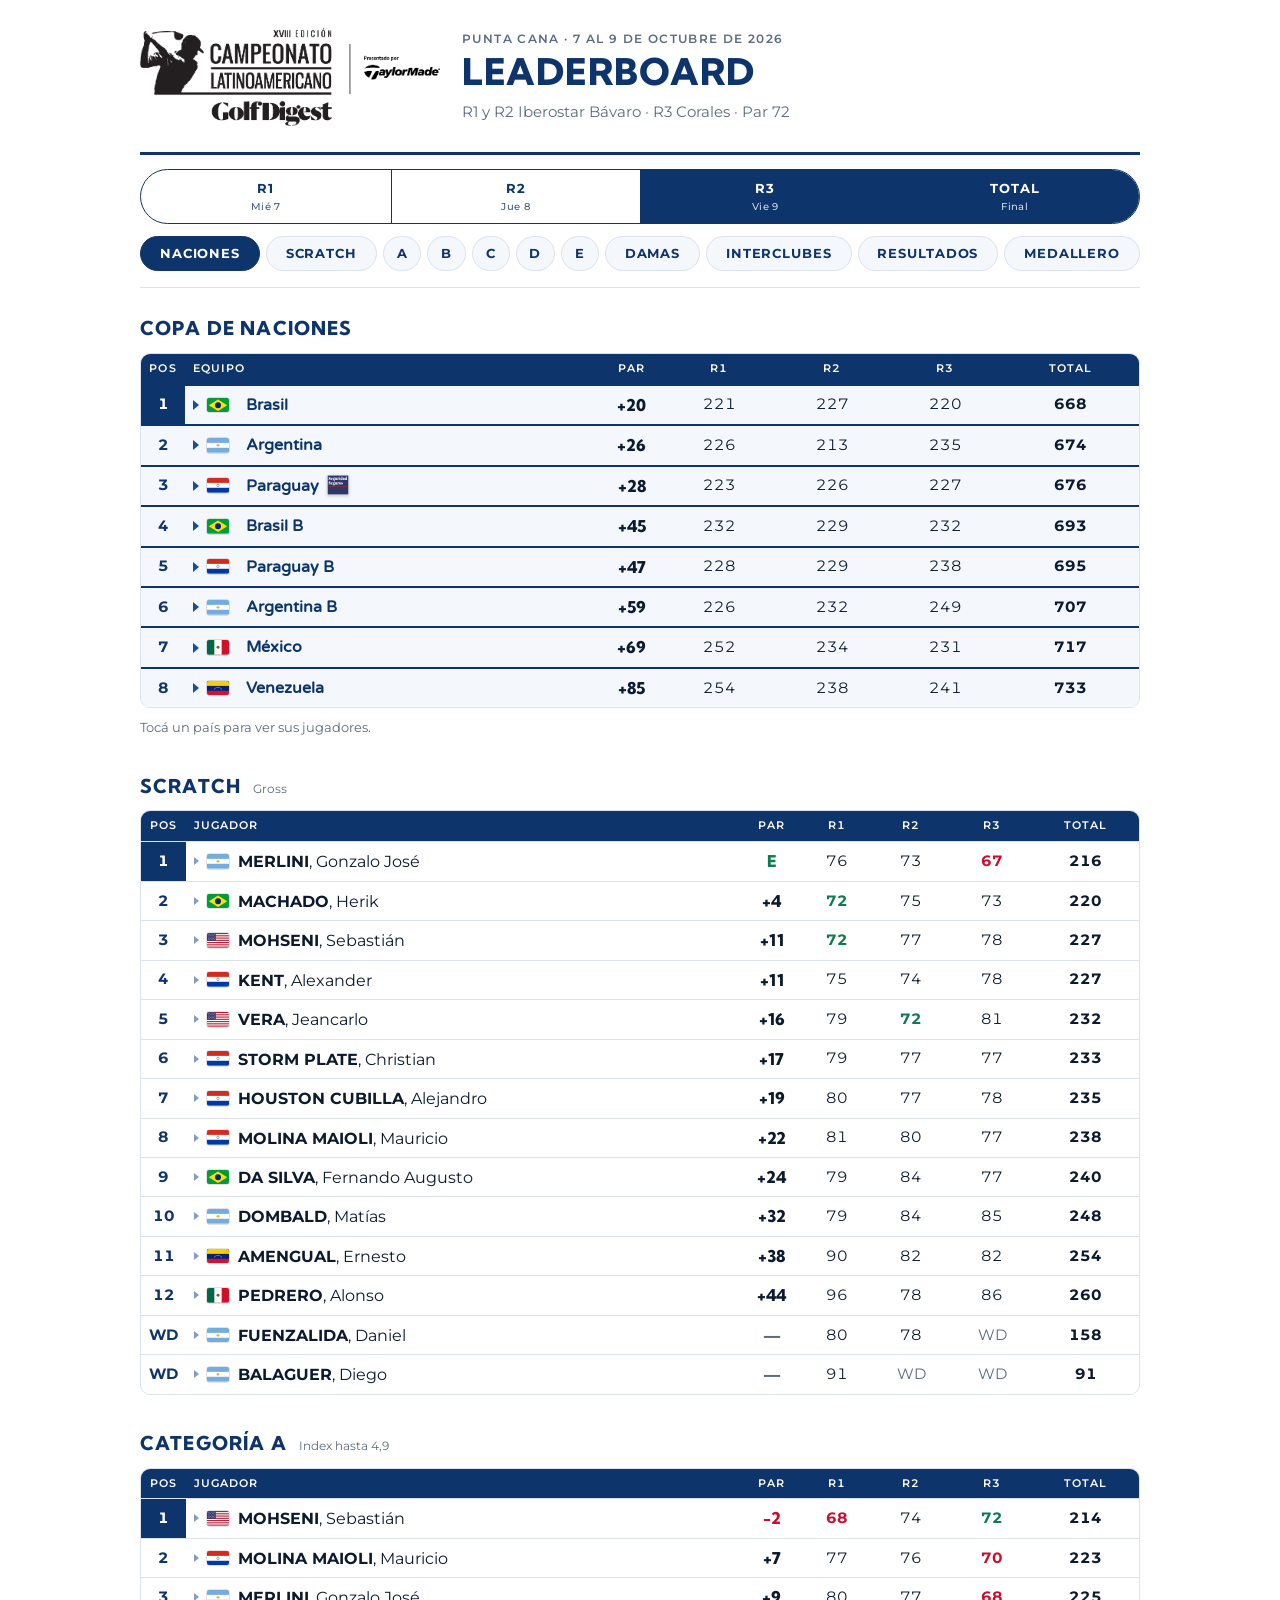
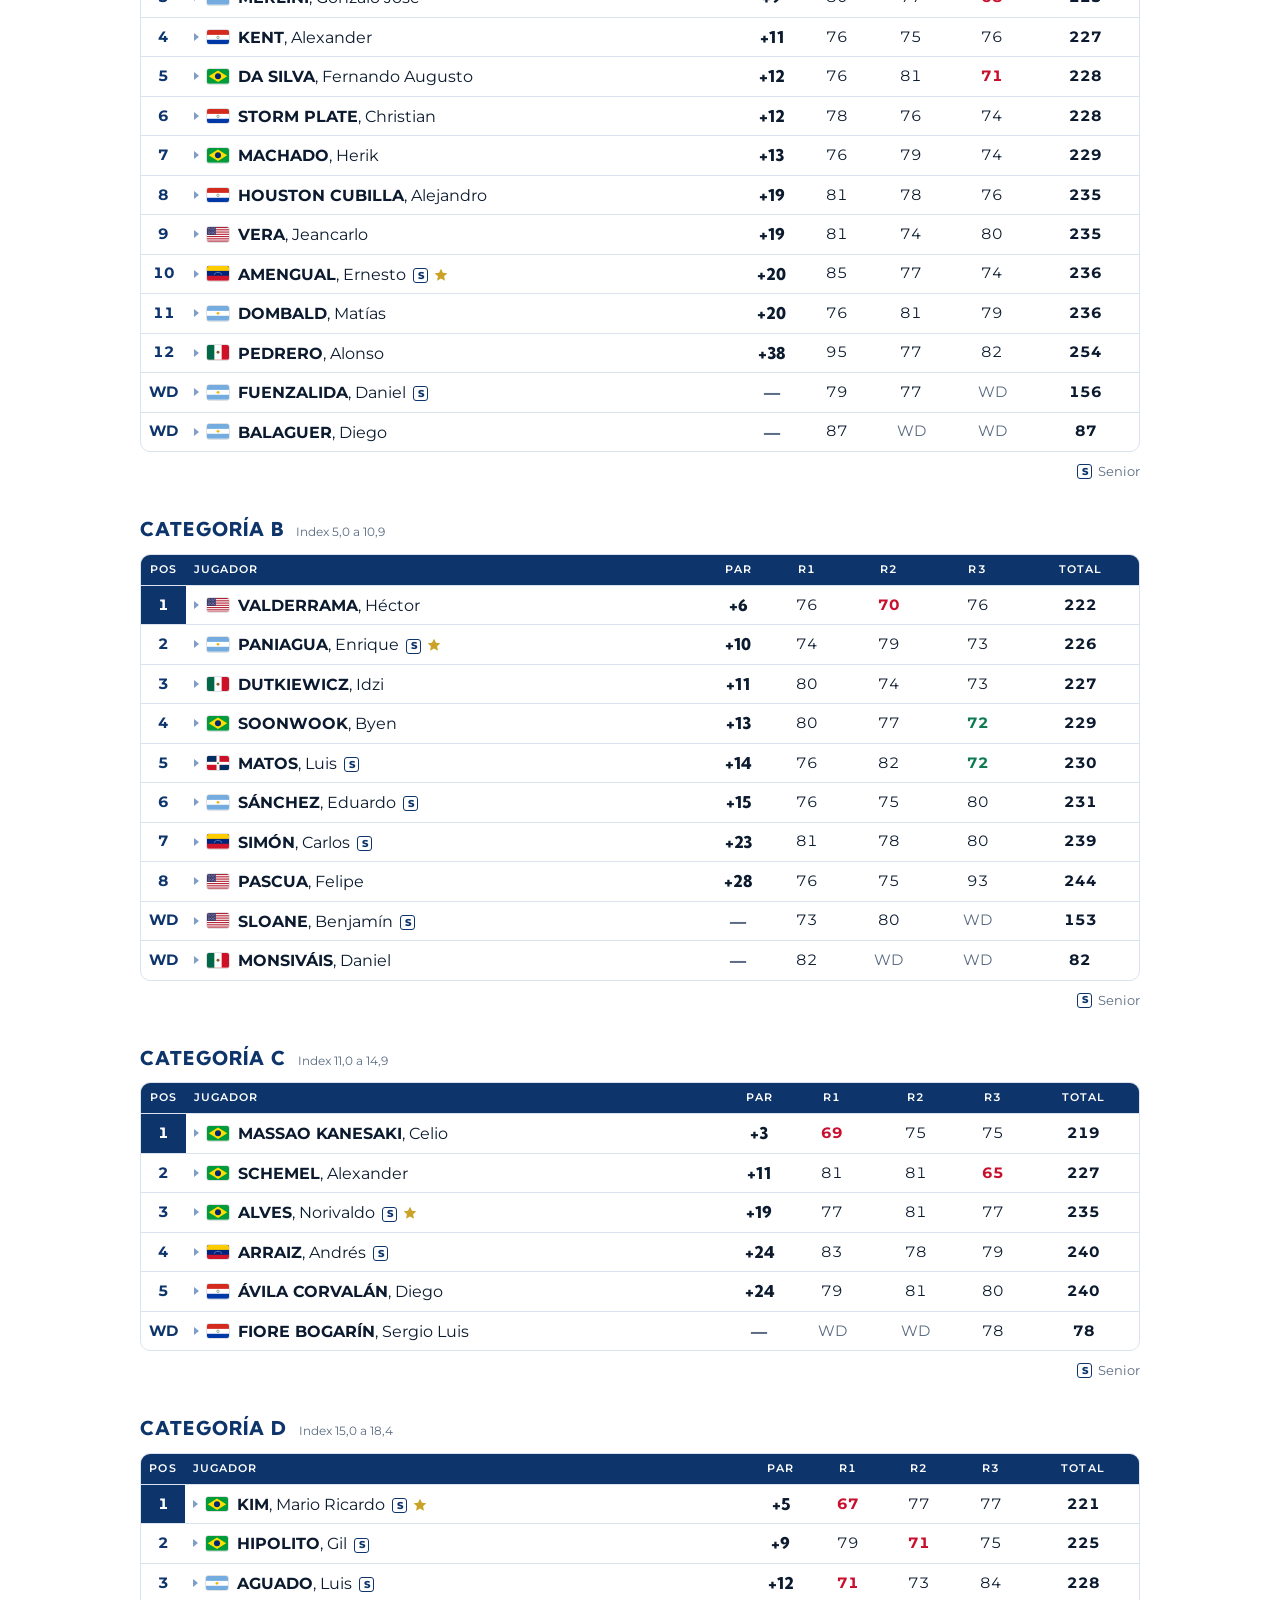
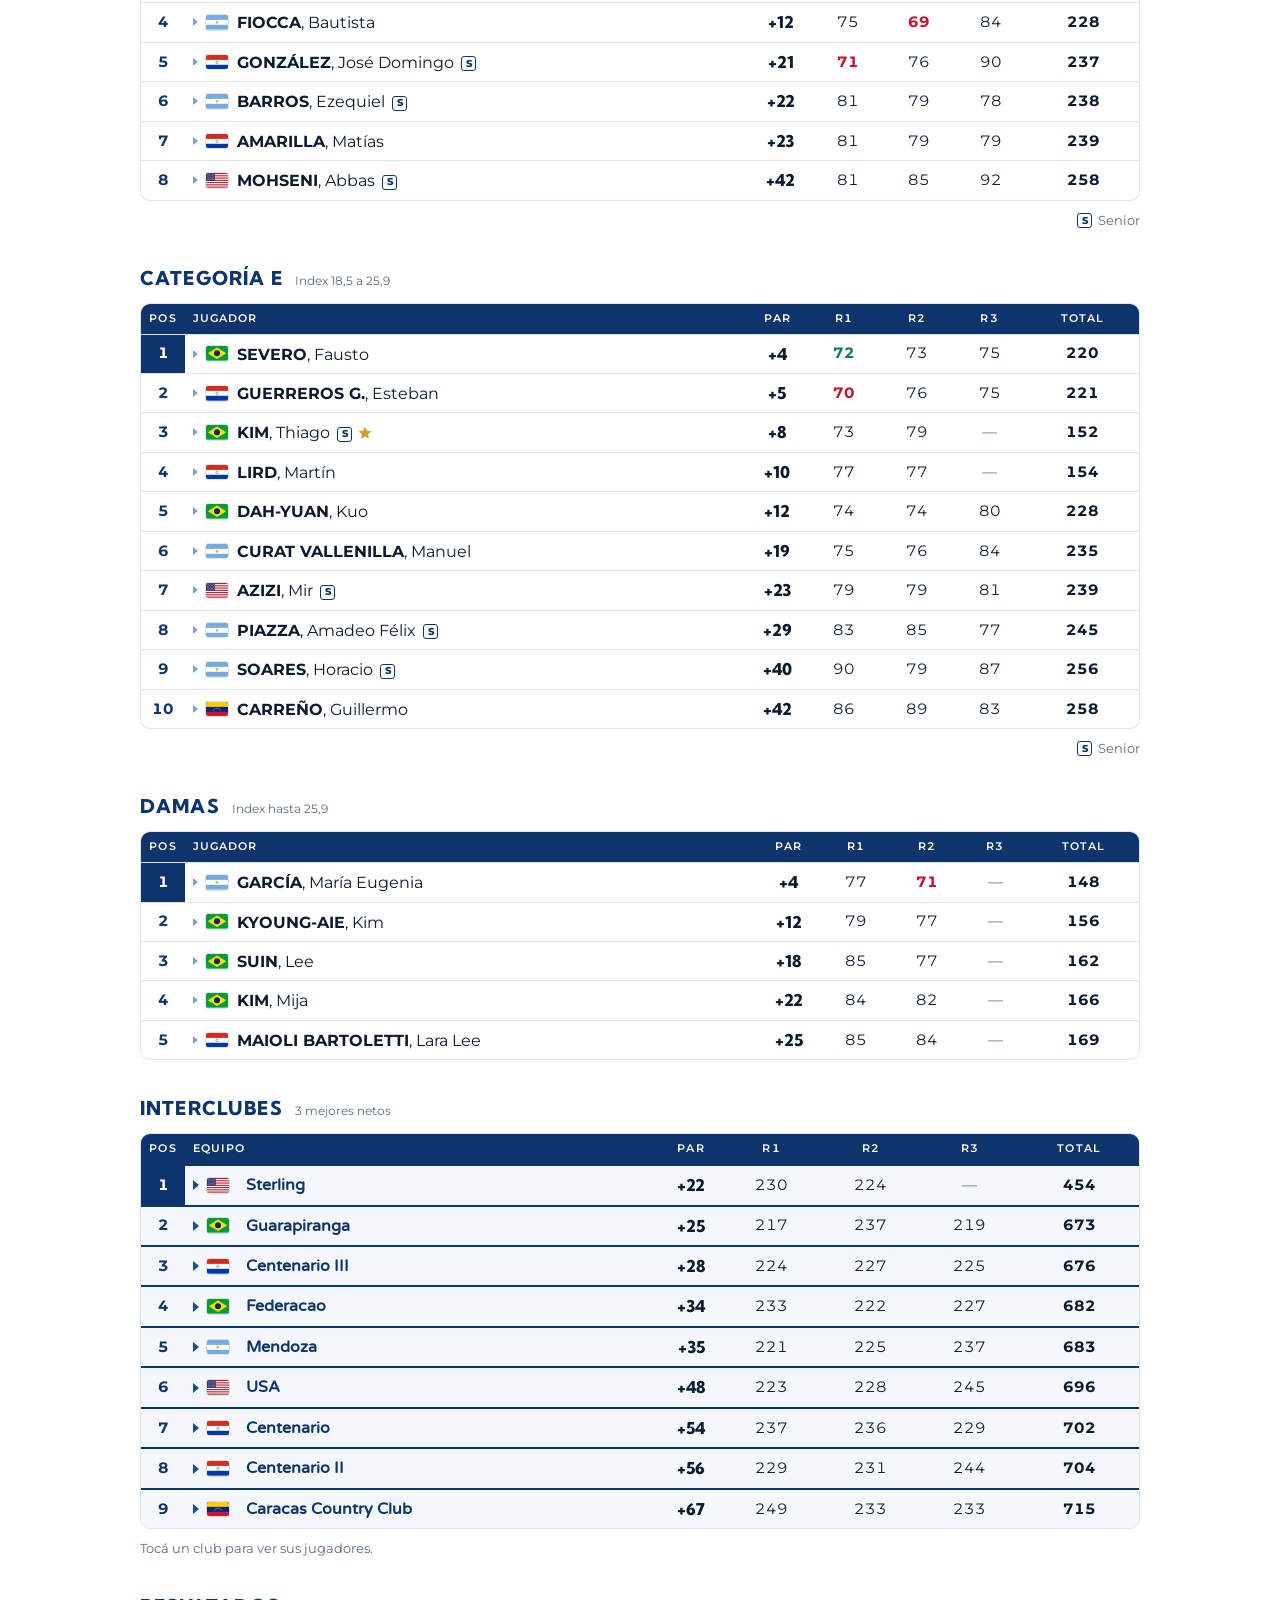
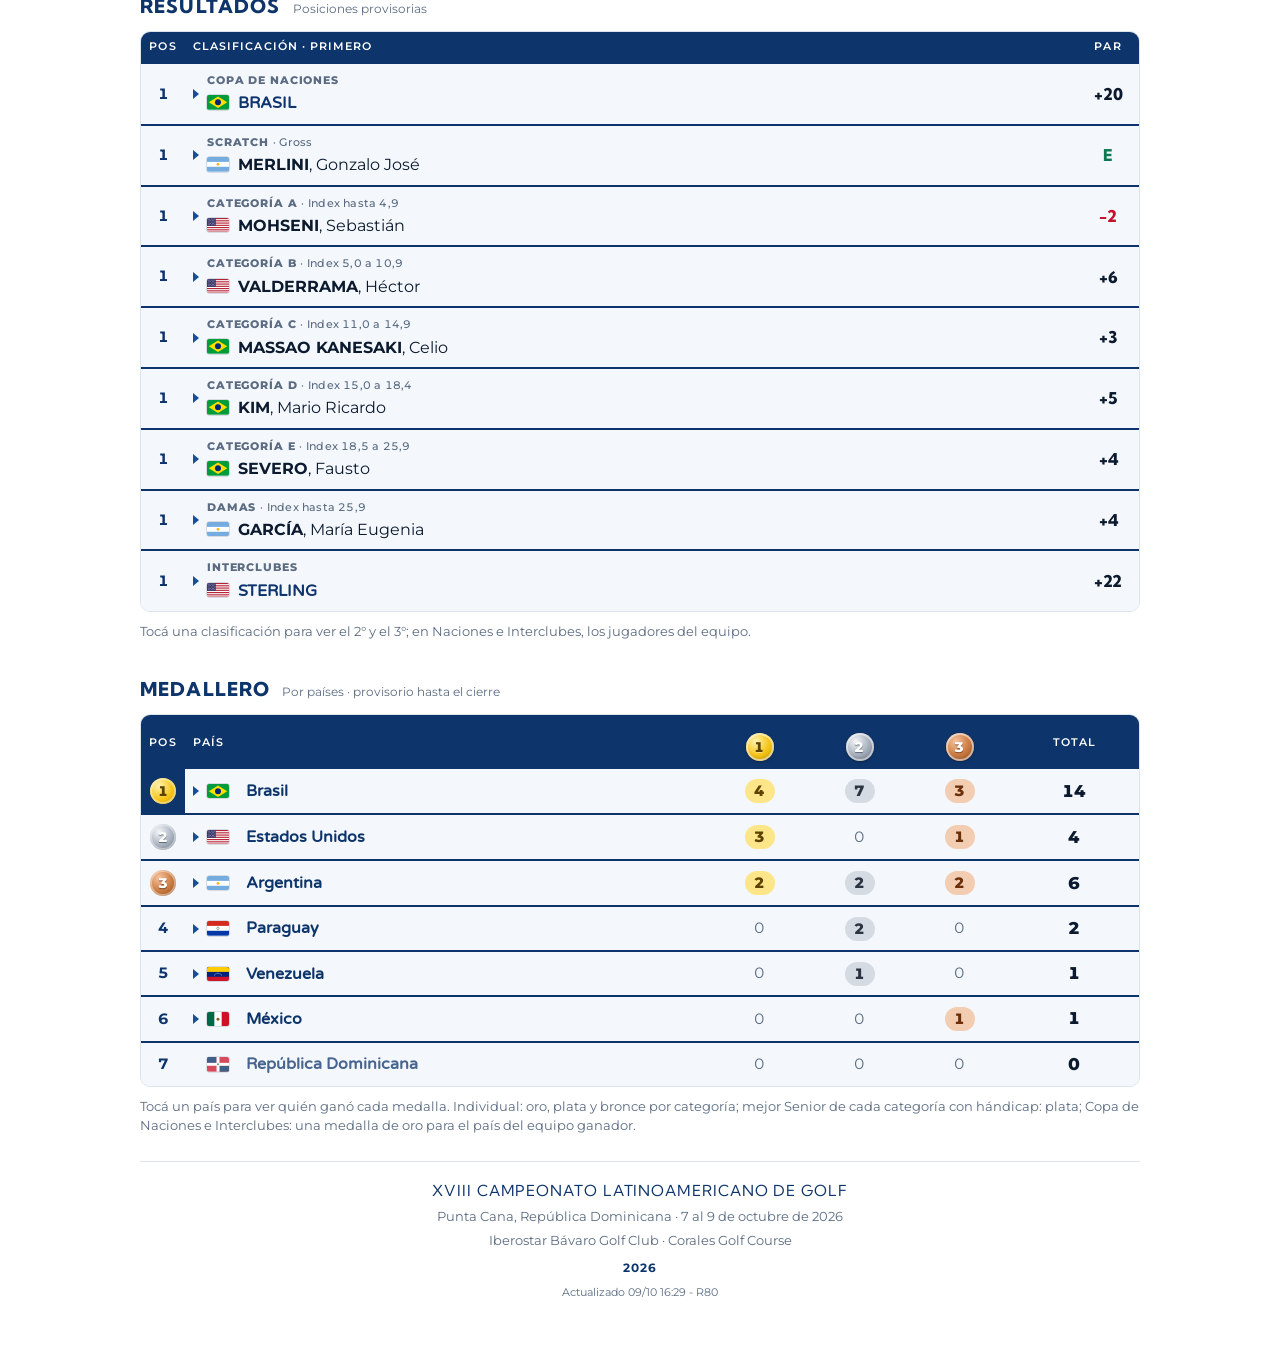
==== index.html @ 01f88802 "Resultados 16:29 Co-Authored-By: Claude Opus 5.5 <noreply@anthropic.com> Claude-Session: https://cla" ====
<!doctype html><html lang="es"><head><meta charset="utf-8"><meta name="viewport" content="width=device-width,initial-scale=1,viewport-fit=cover"><meta name="robots" content="noindex,nofollow"><meta name="apple-mobile-web-app-capable" content="yes"><meta name="mobile-web-app-capable" content="yes"><meta name="apple-mobile-web-app-title" content="CL 2026"><meta name="theme-color" content="#0e356b"><style>*,*::before,*::after{box-sizing:border-box}:root{padding-top:env(safe-area-inset-top,0px);padding-bottom:env(safe-area-inset-bottom,0px)}body{margin:0}img{max-width:100%}[hidden]{display:none!important}</style><title>Leaderboard · XVIII Campeonato Latinoamericano de Golf</title><meta name="description" content="Resultados del XVIII Campeonato Latinoamericano de Golf: Copa de Naciones, categorías, Seniors e Interclubes. Punta Cana, 7 al 9 de octubre de 2026."><meta property="og:type" content="website"><meta property="og:site_name" content="Campeonato Latinoamericano de Golf 2026"><meta property="og:title" content="Leaderboard · XVIII Campeonato Latinoamericano de Golf"><meta property="og:description" content="Resultados del XVIII Campeonato Latinoamericano de Golf: Copa de Naciones, categorías, Seniors e Interclubes. Punta Cana, 7 al 9 de octubre de 2026."><meta property="og:url" content="https://leaderboard.latinoamericano.golf/"><meta property="og:image" content="https://leaderboard.latinoamericano.golf/og.png"><meta property="og:image:width" content="1200"><meta property="og:image:height" content="630"><meta property="og:image:alt" content="Leaderboard del XVIII Campeonato Latinoamericano de Golf"><meta property="og:locale" content="es_LA"><meta name="twitter:card" content="summary_large_image"><meta name="twitter:title" content="Leaderboard · XVIII Campeonato Latinoamericano de Golf"><meta name="twitter:description" content="Resultados del XVIII Campeonato Latinoamericano de Golf: Copa de Naciones, categorías, Seniors e Interclubes. Punta Cana, 7 al 9 de octubre de 2026."><meta name="twitter:image" content="https://leaderboard.latinoamericano.golf/og.png"></head><body><title>Leaderboard CL 2026</title>
<link rel="preconnect" href="https://fonts.googleapis.com">
<link rel="stylesheet" href="https://fonts.googleapis.com/css2?family=Kumbh+Sans:wght@600;700;800&family=Varela+Round&family=Montserrat:wght@400;500;600;700&family=Noto+Color+Emoji&display=swap">
<style>
/* Layout: leaderboard de golf en la identidad del Comité: blanco, azul marino y cian; barra de rondas fija, secciones apiladas con tablas de posiciones. */
:root{
  --bg:#ffffff; --surface:#f4f7fb; --fg:#0b1a2e; --muted:#5a6b82; --line:#dbe3ee;
  --accent:#0e356b; --accent-2:#174d99; --cyan:#00cfff; --accent-soft:#e6eef8; --on-accent:#ffffff;
  --under:#c8102e; --nc:#a3afbf; --ok:#0f7a52; --ok-soft:#e3f5ee; --warn:#a15c00; --warn-soft:#fff3e0;
  --display:"Kumbh Sans","Montserrat",system-ui,sans-serif; --sub:"Varela Round","Montserrat",system-ui,sans-serif; --body:"Montserrat",system-ui,sans-serif;
  color-scheme:light;
}
body{background:var(--bg);color:var(--fg);font-family:var(--body);font-size:15px;line-height:1.5}
.wrap{max-width:1040px;margin:0 auto;padding-inline:20px;padding-block:28px 56px;display:grid;gap:26px}
header{display:flex;gap:22px;align-items:center;flex-wrap:wrap}
.logo{width:min(100%,300px);height:auto;flex:none}
.titles{min-width:0;flex:1 1 260px;display:grid;gap:4px}
.eyebrow{font-size:.72rem;font-weight:600;letter-spacing:.12em;text-transform:uppercase;color:var(--muted)}
h1,h2,h3{font-family:var(--display);margin:0;text-wrap:balance}
h1{font-size:clamp(1.6rem,4vw,2.3rem);font-weight:800;line-height:1.1;text-transform:uppercase;letter-spacing:.02em;color:var(--accent)}
.sub{color:var(--muted)}
.bar{position:sticky;top:env(safe-area-inset-top,0px);z-index:5;background:var(--bg);padding-block:14px;border-top:3px solid var(--accent);border-bottom:1px solid var(--line);display:grid;gap:10px}
.seg{display:grid;grid-template-columns:repeat(4,minmax(0,1fr));border:1.5px solid var(--accent);border-radius:999px;overflow:hidden;width:100%}
.seg button{all:unset;cursor:pointer;text-align:center;padding:9px 6px;font-weight:700;font-size:.82rem;letter-spacing:.08em;text-transform:uppercase;color:var(--accent)}
.seg button+button{border-left:1px solid var(--accent)}
.seg button[aria-pressed="true"]{background:var(--accent);color:var(--on-accent)}
.seg button:disabled{opacity:.35;cursor:not-allowed}
.seg button:focus-visible{outline:3px solid var(--cyan);outline-offset:-3px}
.seg small{display:block;font-weight:500;font-size:.62rem;letter-spacing:.04em;text-transform:none;opacity:.8}
.nav{display:flex;gap:6px;overflow-x:auto;scrollbar-width:none;padding-bottom:2px}
.nav a{flex:none;font-size:.72rem;font-weight:600;letter-spacing:.06em;text-transform:uppercase;text-decoration:none;color:var(--accent-2);border:1.5px solid var(--line);border-radius:999px;padding:5px 11px}
.nav a:hover,.nav a:focus-visible{border-color:var(--accent-2);outline:none}
.status{display:flex;flex-wrap:wrap;gap:8px;align-items:center;font-size:.85rem;color:var(--muted)}
.pill{font-size:.72rem;font-weight:600;padding:3px 9px;border-radius:999px;background:var(--surface);border:1px solid var(--line);color:var(--muted)}
.pill.live{background:var(--ok-soft);color:var(--ok);border-color:transparent}
.pill.wait{background:var(--warn-soft);color:var(--warn);border-color:transparent}
section.board{display:grid;gap:10px;scroll-margin-top:130px}
.board>.hd{display:flex;align-items:baseline;gap:12px;flex-wrap:wrap}
h2{font-size:1.2rem;font-weight:800;text-transform:uppercase;letter-spacing:.06em;color:var(--accent)}
.board>.hd span{font-size:.78rem;color:var(--muted)}
h3{font-family:var(--display);font-weight:800;font-size:.9rem;letter-spacing:.06em;text-transform:uppercase;color:var(--accent-2);margin-top:6px}
.tbl{overflow-x:auto;border:1px solid var(--line);border-radius:10px}
table{width:100%;border-collapse:collapse;font-variant-numeric:tabular-nums;font-size:.9rem}
thead th{background:var(--accent);color:var(--on-accent);font-size:.66rem;font-weight:600;letter-spacing:.1em;text-transform:uppercase;text-align:center;padding:7px 8px;white-space:nowrap}
thead th.l{text-align:left}
td{padding:7px 8px;border-top:1px solid var(--line);text-align:center;white-space:nowrap}
td.l{text-align:left;white-space:normal;min-width:180px}
td.pos{font-weight:700;color:var(--accent);width:44px}
td.par{font-family:var(--display);font-weight:800;font-size:1.02rem;width:62px}
.u{color:var(--under)}
.e{color:var(--fg)}
.ev{color:#0f7a52}
td.u:not(.par),td.ev:not(.par){font-weight:700}
.sum small.u{color:var(--under)}
.sum small.ev{color:#0f7a52}
.nm b{font-weight:700}
.cc{display:inline-block;margin-left:6px;font-size:.66rem;font-weight:700;letter-spacing:.06em;color:var(--accent-2);background:var(--accent-soft);border-radius:4px;padding:1px 5px;vertical-align:1px}
.tag{display:inline-block;margin-left:4px;font-size:.62rem;font-weight:700;color:var(--muted);border:1px solid var(--line);border-radius:4px;padding:0 4px;vertical-align:1px}
.adj{font-size:.66rem;color:var(--ok);font-weight:700;margin-left:2px}
td.dim{color:var(--muted)}
tbody tr.top td.pos{color:var(--on-accent);background:var(--accent)}
tr.team td{background:var(--surface);border-top:2px solid var(--accent)}
tr.team td.l{white-space:nowrap}
@media (max-width:600px){tr.team td.l{white-space:normal}.tg{align-items:center}.tg b{text-wrap:balance}}
tr.team td.l b{font-family:var(--sub);font-weight:700;font-size:1.02rem;color:var(--accent)}
tr.mem td{font-size:.84rem;border-top:1px dashed var(--line);padding-block:4px}
tr.mem td.l{padding-left:22px}
.cnt{font-weight:700;color:var(--fg)}
.cnt.u{color:var(--under)}
.cnt.ev{color:#0f7a52}
.nc{color:var(--nc);text-decoration:line-through;text-decoration-color:var(--under);text-decoration-thickness:1.5px}
.note{text-wrap:pretty;font-size:.8rem;color:var(--muted);margin:0}
.empty{padding:16px;border:1px dashed var(--line);border-radius:10px;color:var(--muted);font-size:.9rem}
/* carga */
details.entry{border:1.5px solid var(--accent-2);border-radius:10px;padding:12px 16px;background:var(--surface)}
details.entry>summary{cursor:pointer;font-weight:700;color:var(--accent-2);font-size:.85rem;letter-spacing:.06em;text-transform:uppercase}
.entry .ctl{display:flex;flex-wrap:wrap;gap:10px;align-items:center;margin-block:12px}
.entry select,.entry input{font:inherit;font-size:.9rem;border:1.5px solid var(--line);border-radius:6px;padding:5px 7px;background:var(--bg);color:var(--fg)}
.entry input{width:64px;text-align:center}
.entry input:focus,.entry select:focus{outline:2px solid var(--cyan);border-color:var(--accent-2)}
.entry .grp{font-size:.72rem;font-weight:700;letter-spacing:.08em;color:var(--accent);text-transform:uppercase;padding-top:10px}
.entry td{padding:4px 6px}
.saved{font-size:.72rem;color:var(--ok);font-weight:600}
.err{font-size:.72rem;color:var(--under);font-weight:600}
footer{color:var(--muted);font-size:.82rem;border-top:1px solid var(--line);padding-top:18px;display:grid;gap:4px;text-align:center}
footer>div{text-wrap:balance}
footer .ft{font-family:var(--display);color:var(--accent);font-size:.95rem;letter-spacing:.06em;text-transform:uppercase}
footer .nb,.sub .nb{white-space:nowrap}
@media (max-width:600px){footer .dot{display:none} footer .nb{display:block}}
footer .fs{margin-top:6px;font-weight:700;color:var(--accent);font-size:.72rem;letter-spacing:.08em;text-transform:uppercase}
@media (max-width:600px){
  .wrap{padding-inline:16px}
  td,thead th{padding-inline:6px}
  td.l{min-width:150px}
  .hide-s{display:none}
}
@media (prefers-reduced-motion:reduce){*{scroll-behavior:auto!important}}
html{scroll-behavior:smooth}
.cnav{display:flex;gap:6px;overflow-x:auto;scrollbar-width:none;-webkit-overflow-scrolling:touch;margin-inline:-2px;padding:2px}
.cnav::-webkit-scrollbar{display:none}
.cnav a{flex:1 0 auto;text-align:center;font-size:.72rem;font-weight:700;letter-spacing:.07em;text-transform:uppercase;text-decoration:none;color:var(--accent);background:var(--surface);border:1.5px solid var(--line);border-radius:999px;padding:6px 11px;transition:background .15s,color .15s,border-color .15s}
.cnav a.l{min-width:2.1em;padding-inline:8px}
.cnav a:hover{border-color:var(--accent)}
.cnav a:focus-visible{outline:3px solid var(--cyan);outline-offset:1px}
.cnav a[aria-current="true"]{background:var(--accent);border-color:var(--accent);color:var(--on-accent)}
@media (min-width:900px){.cnav a{font-size:.8rem;padding:7px 14px}}
@media (max-width:899px){
.cnav{display:grid;grid-template-columns:repeat(6,minmax(0,1fr));overflow:visible;gap:5px}
.cnav a{padding:6px 2px;font-size:.68rem;letter-spacing:.05em}
.cnav a[href="#naciones"]{grid-column:1/3;grid-row:1}
.cnav a[href="#scratch"]{grid-column:3/5;grid-row:1}
.cnav a[href="#interclubes"]{grid-column:5/7;grid-row:1}
.cnav a[href="#campeones"]{grid-column:1/4;grid-row:3}
.cnav a[href="#medallero"]{grid-column:4/7;grid-row:3}
.cnav a.l,.cnav a[href="#cat-Damas"]{grid-row:2;min-width:0}
}
@media (max-width:899px){
.bar{padding-block:8px;gap:7px}
.seg button{padding:7px 4px;font-size:.78rem;display:flex;justify-content:center;align-items:baseline;gap:5px}
.seg small{display:inline;font-size:.62rem}
.seg button[data-v="tot"] small{display:none}
.cnav{gap:4px}
.cnav a{padding:4px 2px;font-size:.64rem;border-width:1px}
}
/* cabecera fija que se achica */
.top{position:fixed;left:0;right:0;top:0;z-index:10;background:var(--bg);padding-top:env(safe-area-inset-top,0px);transition:box-shadow .3s}
.topin{max-width:1040px;margin:0 auto;padding-inline:20px;padding-top:28px;display:grid;gap:26px;transition:padding .35s ease,gap .35s ease}
.top .bar{position:static}
.wrap{padding-top:calc(var(--toph,330px) + 26px)}
.logo{transition:width .35s ease,opacity .15s;cursor:pointer}
.logo:active{opacity:.6}
.logo:focus-visible{outline:3px solid var(--cyan);outline-offset:4px;border-radius:4px}
header{transition:gap .35s ease}
.titles{transition:flex-basis .35s ease}
.eyebrow,.titles .sub{max-height:4.5em;overflow:hidden;transition:max-height .3s ease,opacity .25s ease}
h1{transition:font-size .35s ease}
.top.mini{box-shadow:0 6px 18px -12px rgba(15,35,70,.45)}
.top.mini .topin{padding-top:10px;gap:10px}
.top.mini header{flex-wrap:nowrap;justify-content:space-between;gap:12px}
.top.mini .logo{width:min(166px,calc(100vw - 214px))}
.top.mini .titles{flex:0 1 auto;text-align:right}
.top.mini .eyebrow,.top.mini .titles .sub{max-height:0;opacity:0}
.top.mini h1{font-size:1.25rem;letter-spacing:.08em}
.rpill{all:unset;display:inline-block;justify-self:end;cursor:pointer;background:var(--accent);color:var(--on-accent);font-weight:700;font-size:.72rem;letter-spacing:.08em;text-transform:uppercase;border-radius:999px;padding:0 12px;max-height:0;opacity:0;overflow:hidden;transition:max-height .3s ease,opacity .25s ease,padding .3s ease,margin .3s ease}
.rpill:focus-visible{outline:3px solid var(--cyan);outline-offset:2px}
.top.mini .rpill{max-height:2.4em;opacity:1;padding:4px 12px;margin-top:4px}
.top.mini .titles{display:grid;justify-items:end}
.seg{max-height:5em;transition:max-height .35s ease,opacity .25s ease,border-width .35s ease}
.bar{transition:gap .35s ease,padding .35s ease}
.top.mini .seg{max-height:0;opacity:0;border-width:0}
.top.mini .bar{gap:0;padding-block:10px}
.top.notr,.top.notr *{transition:none!important}
.seg button{transition:padding .35s ease}
.top.mini .seg button{padding-block:6px;display:flex;justify-content:center;align-items:baseline;gap:6px}
.top.mini .seg small{display:inline}
@media (min-width:900px){.top.mini .logo{width:182px}.top.mini h1{font-size:1.5rem}}
@media (max-width:600px){.topin{padding-inline:16px;padding-top:20px;gap:18px}}
section.board{scroll-margin-top:var(--barh,140px)}
.spn{display:inline-block;vertical-align:middle;width:auto;box-shadow:0 1px 3px rgba(0,0,0,.18)}
.spn.spt{height:20px;margin-left:8px;vertical-align:-4px}
.rh .spd{margin-left:auto;display:flex;align-items:center;align-self:center}
.spn.spl{height:46px}
@media (max-width:600px){.spn.spl{height:40px}}
.md{position:relative;display:inline-grid;place-items:center;width:22px;height:22px;border-radius:50%;vertical-align:-5px;margin-top:6px;font-style:normal}
.md b{position:relative;font-size:.72rem;font-weight:800;line-height:1;color:#fff;text-shadow:0 1px 0 rgba(0,0,0,.25)}
.md::before{content:"";position:absolute;inset:0;border-radius:50%;box-shadow:inset 0 0 0 2px rgba(255,255,255,.55),inset 0 -2px 3px rgba(0,0,0,.18),0 1px 3px rgba(0,0,0,.3)}
.md i{position:absolute;left:50%;top:-7px;width:10px;height:9px;transform:translateX(-50%);clip-path:polygon(0 0,100% 0,78% 100%,22% 100%);z-index:-1}
.md.oro{background:radial-gradient(circle at 35% 30%,#fff3b0,#f5c518 50%,#c99a00)}.md.oro i{background:#c8102e}.md.oro b{color:#5c4300;text-shadow:0 1px 0 rgba(255,255,255,.4)}
.md.plata{background:radial-gradient(circle at 35% 30%,#f4f6f9,#a7b0bd 50%,#5f6b7b)}.md.plata i{background:#1f5fd1}.md.plata b{color:#fff;text-shadow:0 1px 1px rgba(30,40,55,.55)}
.md.bronce{background:radial-gradient(circle at 35% 30%,#f7c3a0,#cd7f45 48%,#8a4517)}.md.bronce b{color:#fff;text-shadow:0 1px 1px rgba(70,25,0,.6)}.md.bronce i{background:#0f7a52}
.md.big{width:28px;height:28px;vertical-align:-9px;margin-top:8px}.md.big b{font-size:.9rem}.md.big i{top:-9px;width:13px;height:11px}
table.med th{text-align:center;padding-block:10px 6px}table.med th.l{text-align:left}
table.med td.mn{text-align:center}table.med td.mt{font-weight:800;text-align:center;font-size:1.05rem}
.mc{display:inline-block;min-width:30px;padding:3px 8px;border-radius:999px;font-weight:800;font-size:.95rem;line-height:1.2}
.mc.oro{background:#fde68a;color:#5c4300}.mc.plata{background:#d5dbe3;color:#2b3442}.mc.bronce{background:#f2cdb1;color:#6b2f0b}
.pd{display:inline-grid;place-items:center;width:26px;height:26px;border-radius:50%;font-weight:800;font-size:.85rem;color:#fff;box-shadow:inset 0 0 0 2px rgba(255,255,255,.4)}
.pd.p1{background:radial-gradient(circle at 35% 30%,#fff3b0,#f5c518 55%,#c99a00);color:#5c4300}.pd.p2{background:radial-gradient(circle at 35% 30%,#f4f6f9,#a7b0bd 55%,#5f6b7b);color:#fff;text-shadow:0 1px 1px rgba(30,40,55,.55)}.pd.p3{background:radial-gradient(circle at 35% 30%,#f7c3a0,#cd7f45 50%,#8a4517);text-shadow:0 1px 1px rgba(70,25,0,.6)}
table.med tr.mrow td{padding-block:9px}table.med tr.mem td.nm .md{margin-right:9px;margin-top:0;vertical-align:-6px}.mw{display:block;padding-left:29px;color:var(--muted);font-size:.8rem}
@media (max-width:520px){table.med{font-size:.85rem}table.med td,table.med th{padding-inline:3px}.mc{min-width:22px;padding:2px 5px;font-size:.8rem}.md.big{width:22px;height:22px;vertical-align:-7px}.md.big b{font-size:.75rem}.pd{width:22px;height:22px;font-size:.75rem}table.med td.mt{font-size:.9rem}table.med .tg{gap:4px}table.med tr.mem td.l{padding-left:4px}table.med col.c{width:13%}}
table.champ th.l{text-align:left}
table.champ tr.crow td{padding-block:8px}
table.champ .kc{display:flex;flex-direction:column;align-items:flex-start;gap:2px;text-align:left}
table.champ .kl{font-size:.68rem;font-weight:800;letter-spacing:.08em;text-transform:uppercase;color:var(--muted)}
table.champ .kl small{font-size:inherit;font-weight:500;letter-spacing:.02em;text-transform:none}
table.champ .kw{display:block;white-space:nowrap;font-size:1.02rem;color:var(--fg)}
table.champ .tg .kw b{font-family:var(--body);font-size:inherit;font-weight:700;color:var(--fg)!important}table.champ .tg .kw b.tn{color:var(--accent)!important;font-family:var(--sub)}
table.champ tr.kp td.l{padding-left:30px}
table.champ .tg[disabled]{cursor:default}table.champ .tg[disabled] .car{visibility:hidden}
@media (max-width:520px){table.champ .kl{font-size:.6rem;letter-spacing:.05em}table.champ .kw{font-size:.86rem}table.champ tr.kp td.l{padding-left:22px}}
table.med .tg[disabled]{cursor:default;opacity:.75}table.med .tg[disabled] .car{visibility:hidden}
@media (prefers-color-scheme:dark){:root:not([data-theme="light"]) .mc.oro{background:#5a4610;color:#ffe9a3}:root:not([data-theme="light"]) .mc.plata{background:#3a414c;color:#e3e7ec}:root:not([data-theme="light"]) .mc.bronce{background:#5a3214;color:#f6c9a0}}
footer .upd{margin-top:2px;font-size:.7rem;color:var(--muted)}
</style>
<style>
.fl{font-family:"Noto Color Emoji","Apple Color Emoji","Segoe UI Emoji",sans-serif;margin-right:7px;font-size:1.05em;vertical-align:-1px}
.sr{display:inline-grid;place-items:center;width:15px;height:15px;margin-left:7px;font-size:.6rem;font-weight:800;line-height:1;color:var(--accent);border:1.5px solid var(--accent);border-radius:3px;vertical-align:1px}
.sr{position:relative;cursor:pointer}
.sr::after{content:attr(data-tip);position:absolute;left:calc(100% + 6px);top:50%;transform:translateY(-50%);background:var(--accent);color:var(--on-accent);font-size:.68rem;font-weight:600;letter-spacing:.02em;padding:3px 7px;border-radius:5px;white-space:nowrap;opacity:0;pointer-events:none;transition:opacity .12s;z-index:2}
.sr.on::after,.sr:focus-visible::after{opacity:1}
@media (hover:hover){.sr:hover::after{opacity:1}}
.sr:focus-visible{outline:2px solid var(--cyan);outline-offset:1px}
.flg{width:20px;height:13.33px;margin-right:7px;vertical-align:-1.5px;border-radius:2px;box-shadow:0 0 0 .5px rgba(11,26,46,.25)}
td.nm{white-space:nowrap}
.fni,.fnx,.lnx{display:none}
@media (min-width:900px){.fnx,.lnx{display:inline}.fnf,.lns{display:none}table{font-size:.95rem}td.nm{font-size:1.02rem}tr.mem td,tr.mem td.nm{font-size:.94rem}.flg{width:22px;height:14.67px;margin-right:9px}}
@media (max-width:600px){.fni{display:inline}.fnf{display:none}td.l{min-width:0}
  table{font-size:.8rem} td,thead th{padding-inline:3px} td:first-child,thead th:first-child{padding-left:3px} td:last-child,thead th:last-child{padding-right:4px} thead th{letter-spacing:0}
  td.par{font-size:.86rem;width:auto} td.pos{width:auto} thead th{font-size:.6rem} .pb .car{display:none} .flg{width:15px;height:10px;margin-right:3px}
  .sr{margin-left:6px;width:13px;height:13px;font-size:.55rem} .star,.cup{margin-left:1px;width:12px;height:12px}
  td.nm{font-size:.75rem;letter-spacing:-.015em} tr.team td.l b{font-size:.9rem} .tg{gap:5px} tr.mem td.l{padding-left:6px} tr.team td.l{padding-left:12px}}
.note.leg{display:flex;align-items:center;justify-content:flex-end;gap:6px}
.note.leg .sr{margin-left:0;cursor:default}
.note.leg .sr::after{display:none}
.star{width:16px;height:16px;fill:#c9a227;vertical-align:-3px;margin-left:5px}
.cup{width:18px;height:18px;fill:#c9a227;vertical-align:-3px;margin-left:8px}
tbody tr.lead td.pos{color:var(--on-accent);background:var(--accent)}
td.live{color:var(--accent-2);font-weight:700}
.tg{all:unset;cursor:pointer;display:inline-flex;align-items:center;gap:8px}
.tg:focus-visible{outline:3px solid var(--cyan);outline-offset:2px;border-radius:4px}
.tg b{font-family:var(--sub);font-weight:700;font-size:1.02rem;color:var(--accent)}
.car{width:0;height:0;border-left:6px solid var(--accent-2);border-top:5px solid transparent;border-bottom:5px solid transparent;transition:transform .15s}
.tg[aria-expanded="true"] .car{transform:rotate(90deg)}
.cnt-m{font-size:.66rem;color:var(--muted);border:1px solid var(--line);border-radius:999px;padding:0 6px}
.pb{all:unset;cursor:pointer;display:inline}
.pb .car{display:inline-block;vertical-align:2px}
.pb .car{margin-right:8px;border-left-width:5px;border-top-width:4px;border-bottom-width:4px;opacity:.55}
.pb[aria-expanded="true"] .car{transform:rotate(90deg);opacity:1}
.pb:focus-visible{outline:3px solid var(--cyan);outline-offset:2px;border-radius:4px}
tr.det>td{background:var(--surface);padding:12px 10px;text-align:left;white-space:normal}
.rcs{display:grid;gap:14px;position:sticky;left:10px}
.rc{display:grid;gap:8px}
.rh{display:flex;gap:10px;align-items:baseline;font-size:.82rem}.rh b{color:var(--accent);letter-spacing:.06em}.rh span{color:var(--muted)}
.nines{display:grid;grid-template-columns:repeat(auto-fit,minmax(min(100%,300px),1fr));gap:8px}
table.nine{width:100%;table-layout:fixed;border-collapse:collapse;background:var(--bg);border:1px solid var(--line);border-radius:8px;overflow:hidden;font-size:.8rem}
table.nine th,table.nine td{padding:5px 0;text-align:center;border-top:1px solid var(--line)}
table.nine th:first-child{width:54px;text-align:left;padding-left:8px;font-weight:600;color:var(--muted);font-size:.68rem;letter-spacing:.04em;text-transform:uppercase}
table.nine tr.hh th{border-top:0;background:var(--accent);color:var(--on-accent);font-weight:700;font-size:.7rem}
table.nine tr.hh th:first-child{color:var(--on-accent)}
table.nine tr.pp td{color:var(--muted)}
table.nine td:last-child,table.nine th:last-child{width:40px;border-left:1px solid var(--line)}
.sk{display:inline-grid;place-items:center;width:20px;height:20px;line-height:1}
.sk.bi{border:1.5px solid var(--under);border-radius:50%;color:var(--under);font-weight:700}
.sk.eg{border:1.5px solid var(--under);border-radius:50%;color:var(--on-accent);background:var(--under);font-weight:700}
.sk.bo{border:1px solid var(--muted)}
.sk.db{border:1px solid var(--muted);outline:1px solid var(--muted);outline-offset:1px}
.sum{display:flex;flex-wrap:wrap;gap:6px 18px;font-size:.85rem}.sum small{color:var(--muted)}
.banner{margin:0;padding:12px 16px;border-radius:10px;background:var(--warn-soft);color:var(--warn);font-weight:600;font-size:.9rem}
</style>
<div class="top" id="top"><div class="topin">
  <header>
    <img class="logo" src="[data-uri]" alt="XVIII Campeonato Latinoamericano de Golf">
    <div class="titles">
      <div class="eyebrow">Punta Cana · 7 al 9 de octubre de 2026</div>
      <h1>Leaderboard</h1>
      <button type="button" class="rpill" id="rpill" tabindex="-1" aria-label="Cambiar ronda"></button>
      <div class="sub"><span class="nb">R1 y R2 Iberostar Bávaro</span> · <span class="nb">R3 Corales</span> · <span class="nb">Par 72</span></div>
    </div>
  </header>

  <div class="bar">
    <div class="seg" role="group" aria-label="Ronda">
      <button type="button" data-v="r1" aria-pressed="false">R1<small>Mié 7</small></button>
      <button type="button" data-v="r2" aria-pressed="false">R2<small>Jue 8</small></button>
      <button type="button" data-v="r3" aria-pressed="false">R3<small>Vie 9</small></button>
      <button type="button" data-v="tot" aria-pressed="false">Total<small>Final</small></button>
    </div>
    <nav class="cnav" id="cnav" aria-label="Ir a categoría">
      <a href="#naciones">Naciones</a><a href="#scratch">Scratch</a><a href="#cat-A" class="l">A</a><a href="#cat-B" class="l">B</a><a href="#cat-C" class="l">C</a><a href="#cat-D" class="l">D</a><a href="#cat-E" class="l">E</a><a href="#cat-Damas">Damas</a><a href="#interclubes">Interclubes</a><a href="#campeones">Resultados</a><a href="#medallero">Medallero</a>
    </nav>
  </div>
</div></div>
<div class="wrap">
  <p class="banner" id="banner" hidden></p>
  <main id="boards" style="display:grid;gap:34px"></main>

  <footer class="inst">
    <div class="ft">XVIII Campeonato Latinoamericano de Golf</div>
    <div><span class="nb">Punta Cana, República Dominicana</span><span class="dot"> · </span><span class="nb">7 al 9 de octubre de 2026</span></div>
    <div><span class="nb">Iberostar Bávaro Golf Club</span><span class="dot"> · </span><span class="nb">Corales Golf Course</span></div>
    <div class="fs">2026</div>
    <div class="upd" id="upd"></div>
  </footer>
</div>
<script>
const SHEET = '1jxcTguMRh_5O1KulgI2xV7_UiC5Blj27go1vF2US-lo';
const FALLBACK = [{"id":"machado-herik","last":"MACHADO","first":"Herik","ln":"MACHADO","fn":"Herik","c":"BRA","cn":"Brasil","cat":"A","sc":true,"sr":false,"team":"Brasil","club":"","hi":-4,"hc":-1,"g":"M","idx":-3.5,"t1":["1","08:10",4],"t2":["10","08:20",2]},{"id":"merlini-gonzalo","last":"MERLINI","first":"Gonzalo José","ln":"MERLINI","fn":"Gonzalo","c":"ARG","cn":"Argentina","cat":"A","sc":true,"sr":false,"team":"Argentina","club":"","hi":-4,"hc":-1,"g":"M","idx":-3.3,"t1":["1","08:10",3],"t2":["10","08:20",1]},{"id":"vera-jeancarlo","last":"VERA","first":"Jeancarlo","ln":"VERA","fn":"Jeancarlo","c":"USA","cn":"Estados Unidos","cat":"A","sc":false,"sr":false,"team":"","club":"Sterling","hi":-2,"hc":1,"g":"M","idx":-1.6,"t1":["10","08:40",1],"t2":["1","08:40",1]},{"id":"houston-alejandro","last":"HOUSTON CUBILLA","first":"Alejandro","ln":"HOUSTON","fn":"Alejandro","c":"PAR","cn":"Paraguay","cat":"A","sc":true,"sr":false,"team":"Paraguay B","club":"","hi":-1,"hc":2,"g":"M","idx":-0.4,"t1":["1","08:20",2],"t2":["10","08:20",4]},{"id":"kent-alexander","last":"KENT","first":"Alexander","ln":"KENT","fn":"Alexander","c":"PAR","cn":"Paraguay","cat":"A","sc":true,"sr":false,"team":"Paraguay","club":"","hi":-1,"hc":2,"g":"M","idx":-0.3,"t1":["1","08:10",1],"t2":["10","08:10",1]},{"id":"storm-christian","last":"STORM PLATE","first":"Christian","ln":"STORM","fn":"Christian","c":"PAR","cn":"Paraguay","cat":"A","sc":false,"sr":false,"team":"Paraguay","club":"","hi":1,"hc":3,"g":"M","idx":0.7,"t1":["1","08:40",1],"t2":["10","08:30",1]},{"id":"pedrero-alonso","last":"PEDRERO","first":"Alonso","ln":"PEDRERO","fn":"Alonso","c":"MEX","cn":"México","cat":"A","sc":true,"sr":false,"team":"México","club":"","hi":1,"hc":4,"g":"M","idx":1.0,"t1":["1","08:10",2],"t2":["10","08:10",2]},{"id":"fuenzalida-daniel","last":"FUENZALIDA","first":"Daniel","ln":"FUENZALIDA","fn":"Daniel","c":"ARG","cn":"Argentina","cat":"A","sc":false,"sr":true,"team":"","club":"Mendoza","hi":1,"hc":4,"g":"M","idx":1.5,"t1":["10","08:50",1],"t2":["1","08:20",1]},{"id":"da-silva-fernando","last":"DA SILVA","first":"Fernando Augusto","ln":"DA SILVA","fn":"Fernando","c":"BRA","cn":"Brasil","cat":"A","sc":true,"sr":false,"team":"Brasil B","club":"","hi":3,"hc":6,"g":"M","idx":2.7,"t1":["1","08:20",4],"t2":["10","08:10",4]},{"id":"dombald-matias","last":"DOMBALD","first":"Matías","ln":"DOMBALD","fn":"Matías","c":"ARG","cn":"Argentina","cat":"A","sc":true,"sr":false,"team":"Argentina B","club":"","hi":3,"hc":6,"g":"M","idx":2.8,"t1":["1","08:20",3],"t2":["10","08:10",3]},{"id":"balaguer-diego","last":"BALAGUER","first":"Diego","ln":"BALAGUER","fn":"Diego","c":"ARG","cn":"Argentina","cat":"A","sc":false,"sr":false,"team":"Argentina B","club":"","hi":4,"hc":7,"g":"M","idx":4.0,"t1":["1","08:40",2],"t2":["10","08:30",2]},{"id":"molina-mauricio","last":"MOLINA MAIOLI","first":"Mauricio","ln":"MOLINA","fn":"Mauricio","c":"PAR","cn":"Paraguay","cat":"A","sc":false,"sr":false,"team":"","club":"Centenario","hi":4,"hc":7,"g":"M","idx":4.0,"t1":["10","08:10",1],"t2":["1","08:50",1]},{"id":"mohseni-sebastian","last":"MOHSENI","first":"Sebastián","ln":"MOHSENI","fn":"Sebastián","c":"USA","cn":"Estados Unidos","cat":"A","sc":false,"sr":false,"team":"","club":"USA","hi":5,"hc":8,"g":"M","idx":4.4,"t1":["10","08:30",1],"t2":["1","08:10",2]},{"id":"amengual-ernesto","last":"AMENGUAL","first":"Ernesto","ln":"AMENGUAL","fn":"Ernesto","c":"VEN","cn":"Venezuela","cat":"A","sc":true,"sr":true,"team":"Venezuela","club":"Caracas Country Club","hi":5,"hc":8,"g":"M","idx":4.6,"t1":["1","08:20",1],"t2":["10","08:20",3]},{"id":"matos-luis","last":"MATOS","first":"Luis","ln":"MATOS","fn":"Luis","c":"DOM","cn":"República Dominicana","cat":"B","sc":false,"sr":true,"team":"","club":"","hi":3,"hc":1,"g":"M","idx":5.6,"t1":["10","08:50",4],"t2":["1","08:50",4]},{"id":"monsivais-daniel","last":"MONSIVÁIS","first":"Daniel","ln":"MONSIVÁIS","fn":"Daniel","c":"MEX","cn":"México","cat":"B","sc":false,"sr":false,"team":"México","club":"","hi":4,"hc":1,"g":"M","idx":6.1,"t1":["1","08:50",1],"t2":["10","08:30",3]},{"id":"sanchez-eduardo","last":"SÁNCHEZ","first":"Eduardo","ln":"SÁNCHEZ","fn":"Eduardo","c":"ARG","cn":"Argentina","cat":"B","sc":false,"sr":true,"team":"Argentina B","club":"Mendoza","hi":4,"hc":2,"g":"M","idx":6.7,"t1":["10","08:50",3],"t2":["1","08:20",3]},{"id":"sloane-benjamin","last":"SLOANE","first":"Benjamín","ln":"SLOANE","fn":"Benjamín","c":"USA","cn":"Estados Unidos","cat":"B","sc":false,"sr":true,"team":"","club":"Sterling","hi":5,"hc":3,"g":"M","idx":7.5,"t1":["10","08:30",2],"t2":["1","08:10",1]},{"id":"simon-carlos","last":"SIMÓN","first":"Carlos","ln":"SIMÓN","fn":"Carlos","c":"VEN","cn":"Venezuela","cat":"B","sc":false,"sr":true,"team":"Venezuela","club":"Caracas Country Club","hi":6,"hc":3,"g":"M","idx":8.1,"t1":["1","08:50",2],"t2":["10","08:30",4]},{"id":"pascua-felipe","last":"PASCUA","first":"Felipe","ln":"PASCUA","fn":"Felipe","c":"USA","cn":"Estados Unidos","cat":"B","sc":false,"sr":false,"team":"","club":"USA","hi":6,"hc":4,"g":"M","idx":8.4,"t1":["10","08:30",3],"t2":["1","08:40",4]},{"id":"soonwook-byen","last":"SOONWOOK","first":"Byen","ln":"SOONWOOK","fn":"Byen","c":"BRA","cn":"Brasil","cat":"B","sc":false,"sr":false,"team":"Brasil","club":"Federacao","hi":6,"hc":4,"g":"M","idx":8.9,"t1":["1","08:30",1],"t2":["10","09:10",3]},{"id":"garcia-maria","last":"GARCÍA","first":"María Eugenia","ln":"GARCÍA","fn":"María","c":"ARG","cn":"Argentina","cat":"Damas","sc":false,"sr":false,"team":"Argentina","club":"","hi":4,"hc":10,"g":"F","idx":9.3,"t1":["1","09:00",1],"t2":["10","08:40",3]},{"id":"valderrama-hector","last":"VALDERRAMA","first":"Héctor","ln":"VALDERRAMA","fn":"Héctor","c":"USA","cn":"Estados Unidos","cat":"B","sc":false,"sr":false,"team":"","club":"Sterling","hi":7,"hc":5,"g":"M","idx":9.3,"t1":["10","08:40",2],"t2":["1","08:40",2]},{"id":"paniagua-enrique","last":"PANIAGUA","first":"Enrique","ln":"PANIAGUA","fn":"Enrique","c":"ARG","cn":"Argentina","cat":"B","sc":false,"sr":true,"team":"","club":"Mendoza","hi":8,"hc":6,"g":"M","idx":10.6,"t1":["10","08:50",2],"t2":["1","08:20",2]},{"id":"dutkiewicz-idzi","last":"DUTKIEWICZ","first":"Idzi","ln":"DUTKIEWICZ","fn":"Idzi","c":"MEX","cn":"México","cat":"B","sc":false,"sr":false,"team":"México","club":"","hi":8,"hc":6,"g":"M","idx":10.9,"t1":["1","08:40",4],"t2":["10","09:00",2]},{"id":"avila-diego","last":"ÁVILA CORVALÁN","first":"Diego","ln":"ÁVILA","fn":"Diego","c":"PAR","cn":"Paraguay","cat":"C","sc":false,"sr":false,"team":"Paraguay","club":"Centenario","hi":9,"hc":6,"g":"M","idx":11.1,"t1":["1","08:50",3],"t2":["10","08:40",1]},{"id":"alves-norivaldo","last":"ALVES","first":"Norivaldo","ln":"ALVES","fn":"Norivaldo","c":"BRA","cn":"Brasil","cat":"C","sc":false,"sr":true,"team":"","club":"Guarapiranga","hi":9,"hc":7,"g":"M","idx":11.7,"t1":["10","09:00",1],"t2":["1","09:00",3]},{"id":"maioli-lara","last":"MAIOLI BARTOLETTI","first":"Lara Lee","ln":"MAIOLI","fn":"Lara","c":"PAR","cn":"Paraguay","cat":"Damas","sc":false,"sr":false,"team":"","club":"Centenario","hi":6,"hc":13,"g":"F","idx":11.9,"t1":["10","09:10",3],"t2":["1","09:10",3]},{"id":"massao-celio","last":"MASSAO KANESAKI","first":"Celio","ln":"MASSAO","fn":"Celio","c":"BRA","cn":"Brasil","cat":"C","sc":false,"sr":false,"team":"Brasil","club":"","hi":11,"hc":8,"g":"M","idx":13.2,"t1":["1","09:00",2],"t2":["10","08:40",4]},{"id":"arraiz-andres","last":"ARRAIZ","first":"Andrés","ln":"ARRAIZ","fn":"Andrés","c":"VEN","cn":"Venezuela","cat":"C","sc":false,"sr":true,"team":"Venezuela","club":"Caracas Country Club","hi":11,"hc":9,"g":"M","idx":13.7,"t1":["10","09:00",4],"t2":["10","09:00",4]},{"id":"kyoung-aie-kim","last":"KYOUNG-AIE","first":"Kim","ln":"KYOUNG-AIE","fn":"Kim","c":"BRA","cn":"Brasil","cat":"Damas","sc":false,"sr":true,"team":"","club":"","hi":8,"hc":15,"g":"F","idx":13.7,"t1":["10","09:10",2],"t2":["1","09:10",2]},{"id":"fiore-sergio","last":"FIORE BOGARÍN","first":"Sergio Luis","ln":"FIORE","fn":"Sergio","c":"PAR","cn":"Paraguay","cat":"C","sc":false,"sr":false,"team":"Paraguay B","club":"Centenario","hi":12,"hc":9,"g":"M","idx":14.2,"t1":["1","08:40",3],"t2":["10","09:00",1]},{"id":"schemel-alexander","last":"SCHEMEL","first":"Alexander","ln":"SCHEMEL","fn":"Alexander","c":"BRA","cn":"Brasil","cat":"C","sc":false,"sr":false,"team":"","club":"Guarapiranga","hi":12,"hc":9,"g":"M","idx":14.2,"t1":["10","09:00",3],"t2":["10","09:00",3]},{"id":"kim-mija","last":"KIM","first":"Mija","ln":"KIM","fn":"Mija","c":"BRA","cn":"Brasil","cat":"Damas","sc":false,"sr":false,"team":"Brasil B","club":"Federacao","hi":9,"hc":16,"g":"F","idx":14.7,"t1":["10","09:10",1],"t2":["1","09:10",1]},{"id":"fiocca-bautista","last":"FIOCCA","first":"Bautista","ln":"FIOCCA","fn":"Bautista","c":"ARG","cn":"Argentina","cat":"D","sc":false,"sr":false,"team":"Argentina","club":"","hi":13,"hc":10,"g":"M","idx":15.0,"t1":["1","09:00",4],"t2":["10","08:50",2]},{"id":"barros-ezequiel","last":"BARROS","first":"Ezequiel","ln":"BARROS","fn":"Ezequiel","c":"ARG","cn":"Argentina","cat":"D","sc":false,"sr":true,"team":"","club":"","hi":14,"hc":11,"g":"M","idx":15.8,"t1":["1","09:10",2],"t2":["1","08:30",3]},{"id":"amarilla-matias","last":"AMARILLA","first":"Matías","ln":"AMARILLA","fn":"Matías","c":"PAR","cn":"Paraguay","cat":"D","sc":false,"sr":false,"team":"","club":"","hi":14,"hc":11,"g":"M","idx":15.8,"t1":["10","08:20",1],"t2":["1","09:00",1]},{"id":"mohseni-abbas","last":"MOHSENI","first":"Abbas","ln":"MOHSENI","fn":"Abbas","c":"USA","cn":"Estados Unidos","cat":"D","sc":false,"sr":true,"team":"","club":"USA","hi":14,"hc":12,"g":"M","idx":16.3,"t1":["10","08:40",4],"t2":["1","08:40",3]},{"id":"aguado-luis","last":"AGUADO","first":"Luis","ln":"AGUADO","fn":"Luis","c":"ARG","cn":"Argentina","cat":"D","sc":false,"sr":true,"team":"Argentina B","club":"Mendoza","hi":14,"hc":12,"g":"M","idx":16.7,"t1":["1","09:10",1],"t2":["1","08:50",3]},{"id":"kim-mario","last":"KIM","first":"Mario Ricardo","ln":"KIM","fn":"Mario","c":"BRA","cn":"Brasil","cat":"D","sc":false,"sr":true,"team":"","club":"Guarapiranga","hi":15,"hc":12,"g":"M","idx":17.2,"t1":["1","08:30",3],"t2":["10","08:50",3]},{"id":"gonzalez-jose","last":"GONZÁLEZ","first":"José Domingo","ln":"GONZÁLEZ","fn":"José","c":"PAR","cn":"Paraguay","cat":"D","sc":false,"sr":true,"team":"Paraguay B","club":"","hi":15,"hc":13,"g":"M","idx":17.3,"t1":["1","09:00",3],"t2":["10","08:50",1]},{"id":"suin-lee","last":"SUIN","first":"Lee","ln":"SUIN","fn":"Lee","c":"BRA","cn":"Brasil","cat":"Damas","sc":false,"sr":false,"team":"Brasil","club":"","hi":12,"hc":20,"g":"F","idx":17.7,"t1":["10","09:10",4],"t2":["1","09:10",4]},{"id":"hipolito-gil","last":"HIPOLITO","first":"Gil","ln":"HIPOLITO","fn":"Gil","c":"BRA","cn":"Brasil","cat":"D","sc":false,"sr":true,"team":"Brasil B","club":"Federacao","hi":16,"hc":14,"g":"M","idx":18.3,"t1":["1","08:50",4],"t2":["10","08:40",2]},{"id":"guerreros-esteban","last":"GUERREROS G.","first":"Esteban","ln":"GUERREROS","fn":"Esteban","c":"PAR","cn":"Paraguay","cat":"E","sc":false,"sr":false,"team":"Paraguay","club":"","hi":16,"hc":14,"g":"M","idx":18.5,"t1":["10","08:20",2],"t2":["1","09:00",2]},{"id":"dah-yuan-kuo","last":"DAH-YUAN","first":"Kuo","ln":"DAH-YUAN","fn":"Kuo","c":"BRA","cn":"Brasil","cat":"E","sc":false,"sr":false,"team":"Brasil B","club":"Federacao","hi":17,"hc":14,"g":"M","idx":19.0,"t1":["1","08:30",2],"t2":["10","09:10",4]},{"id":"kim-thiago","last":"KIM","first":"Thiago","ln":"KIM","fn":"Thiago","c":"BRA","cn":"Brasil","cat":"E","sc":false,"sr":true,"team":"","club":"Guarapiranga","hi":17,"hc":14,"g":"M","idx":19.0,"t1":["1","08:30",4],"t2":["10","08:50",4]},{"id":"severo-fausto","last":"SEVERO","first":"Fausto","ln":"SEVERO","fn":"Fausto","c":"BRA","cn":"Brasil","cat":"E","sc":false,"sr":false,"team":"","club":"","hi":17,"hc":14,"g":"M","idx":19.0,"t1":["10","09:00",2],"t2":["1","09:00",4]},{"id":"azizi-mir","last":"AZIZI","first":"Mir","ln":"AZIZI","fn":"Mir","c":"USA","cn":"Estados Unidos","cat":"E","sc":false,"sr":true,"team":"","club":"USA","hi":17,"hc":14,"g":"M","idx":19.2,"t1":["10","08:40",3],"t2":["1","08:10",3]},{"id":"lird-martin","last":"LIRD","first":"Martín","ln":"LIRD","fn":"Martín","c":"PAR","cn":"Paraguay","cat":"E","sc":false,"sr":false,"team":"Paraguay B","club":"","hi":18,"hc":15,"g":"M","idx":20.3,"t1":["10","08:10",2],"t2":["1","08:50",2]},{"id":"curat-manuel","last":"CURAT VALLENILLA","first":"Manuel","ln":"CURAT","fn":"Manuel","c":"ARG","cn":"Argentina","cat":"E","sc":false,"sr":false,"team":"Argentina","club":"","hi":18,"hc":16,"g":"M","idx":20.5,"t1":["10","08:10",3],"t2":["10","09:10",1]},{"id":"piazza-amadeo","last":"PIAZZA","first":"Amadeo Félix","ln":"PIAZZA","fn":"Amadeo","c":"ARG","cn":"Argentina","cat":"E","sc":false,"sr":true,"team":"","club":"","hi":19,"hc":16,"g":"M","idx":21.1,"t1":["1","09:10",3],"t2":["1","08:30",1]},{"id":"carreno-guillermo","last":"CARREÑO","first":"Guillermo","ln":"CARREÑO","fn":"Guillermo","c":"VEN","cn":"Venezuela","cat":"E","sc":false,"sr":false,"team":"Venezuela","club":"Caracas Country Club","hi":24,"hc":21,"g":"M","idx":25.8,"t1":["10","08:20",3],"t2":["10","09:10",2]},{"id":"soares-horacio","last":"SOARES","first":"Horacio","ln":"SOARES","fn":"Horacio","c":"ARG","cn":"Argentina","cat":"E","sc":false,"sr":true,"team":"","club":"","hi":24,"hc":21,"g":"M","idx":26.5,"t1":["1","09:10",4],"t2":["1","08:30",2]}];
const ROUNDS = [1,2,3], CATS = ['A','B','C','D','E','Damas'], STAT = ['DQ','NR','WD'];
let R = [];
let RES = {};            // id -> {1:{holes,st,hm},...}
let view = 'r1';
let MAXR = 3;   // última ronda habilitada (las siguientes se muestran desactivadas)
let readAt = null, srcMsg = '';
const open = new Set();
const isNum = v => typeof v === 'number' && isFinite(v);
const fmtH = h => h < 0 ? '+' + (-h) : String(h);
const toPar = d => d === 0 ? 'E' : (d > 0 ? '+' + d : String(d));
const parCls = d => d < 0 ? 'u' : (d === 0 ? 'ev' : 'e');
function reduction(d){ if (d <= -11) return 10; return ({'-10':8,'-9':6,'-8':5,'-7':4,'-6':3,'-5':2,'-4':1})[d] || 0; }
const norm = s => String(s||'').normalize('NFD').replace(/[̀-ͯ]/g,'').toUpperCase().replace(/\s+/g,' ').trim();
R = FALLBACK.map(p => ({...p, id: norm(p.last + ', ' + p.first)}));
const FLAGS = {ARG:'🇦🇷',BRA:'🇧🇷',PAR:'🇵🇾',VEN:'🇻🇪',MEX:'🇲🇽',USA:'🇺🇸',DOM:'🇩🇴',CHI:'🇨🇱',URU:'🇺🇾',PER:'🇵🇪',COL:'🇨🇴',ECU:'🇪🇨',BOL:'🇧🇴',PAN:'🇵🇦',CRC:'🇨🇷',GUA:'🇬🇹'};
const SVGF = {"ARG": "<rect width=\"30\" height=\"20\" fill=\"#74ACDF\"/><rect y=\"6.67\" width=\"30\" height=\"6.67\" fill=\"#fff\"/><circle cx=\"15\" cy=\"10\" r=\"1.9\" fill=\"#F6B40E\"/>", "BRA": "<rect width=\"30\" height=\"20\" fill=\"#009C3B\"/><path d=\"M15 2.2 27.6 10 15 17.8 2.4 10z\" fill=\"#FFDF00\"/><circle cx=\"15\" cy=\"10\" r=\"4.1\" fill=\"#002776\"/>", "PAR": "<rect width=\"30\" height=\"20\" fill=\"#0038A8\"/><rect width=\"30\" height=\"13.33\" fill=\"#fff\"/><rect width=\"30\" height=\"6.67\" fill=\"#D52B1E\"/><circle cx=\"15\" cy=\"10\" r=\"1.7\" fill=\"none\" stroke=\"#2E7D32\" stroke-width=\".7\"/>", "VEN": "<rect width=\"30\" height=\"20\" fill=\"#CF142B\"/><rect width=\"30\" height=\"13.33\" fill=\"#00247D\"/><rect width=\"30\" height=\"6.67\" fill=\"#FFCC00\"/><g fill=\"#fff\"><circle cx=\"19.83\" cy=\"11.05\" r=\".55\"/><circle cx=\"18.92\" cy=\"9.84\" r=\".55\"/><circle cx=\"17.55\" cy=\"8.94\" r=\".55\"/><circle cx=\"15.88\" cy=\"8.46\" r=\".55\"/><circle cx=\"14.12\" cy=\"8.46\" r=\".55\"/><circle cx=\"12.45\" cy=\"8.94\" r=\".55\"/><circle cx=\"11.08\" cy=\"9.84\" r=\".55\"/><circle cx=\"10.17\" cy=\"11.05\" r=\".55\"/></g>", "MEX": "<rect width=\"30\" height=\"20\" fill=\"#CE1126\"/><rect width=\"20\" height=\"20\" fill=\"#fff\"/><rect width=\"10\" height=\"20\" fill=\"#006847\"/><circle cx=\"15\" cy=\"10\" r=\"2\" fill=\"#8B5A2B\"/>", "USA": "<rect width=\"30\" height=\"20\" fill=\"#fff\"/><rect y=\"0.000\" width=\"30\" height=\"1.538\" fill=\"#B22234\"/><rect y=\"3.077\" width=\"30\" height=\"1.538\" fill=\"#B22234\"/><rect y=\"6.154\" width=\"30\" height=\"1.538\" fill=\"#B22234\"/><rect y=\"9.231\" width=\"30\" height=\"1.538\" fill=\"#B22234\"/><rect y=\"12.308\" width=\"30\" height=\"1.538\" fill=\"#B22234\"/><rect y=\"15.385\" width=\"30\" height=\"1.538\" fill=\"#B22234\"/><rect y=\"18.462\" width=\"30\" height=\"1.538\" fill=\"#B22234\"/><rect width=\"12\" height=\"10.77\" fill=\"#3C3B6E\"/><g fill=\"#fff\"><circle cx=\"1.6\" cy=\"1.5\" r=\".42\"/><circle cx=\"3.8\" cy=\"1.5\" r=\".42\"/><circle cx=\"6.0\" cy=\"1.5\" r=\".42\"/><circle cx=\"8.2\" cy=\"1.5\" r=\".42\"/><circle cx=\"10.4\" cy=\"1.5\" r=\".42\"/><circle cx=\"2.7\" cy=\"3.5\" r=\".42\"/><circle cx=\"4.9\" cy=\"3.5\" r=\".42\"/><circle cx=\"7.1\" cy=\"3.5\" r=\".42\"/><circle cx=\"9.3\" cy=\"3.5\" r=\".42\"/><circle cx=\"1.6\" cy=\"5.4\" r=\".42\"/><circle cx=\"3.8\" cy=\"5.4\" r=\".42\"/><circle cx=\"6.0\" cy=\"5.4\" r=\".42\"/><circle cx=\"8.2\" cy=\"5.4\" r=\".42\"/><circle cx=\"10.4\" cy=\"5.4\" r=\".42\"/><circle cx=\"2.7\" cy=\"7.3\" r=\".42\"/><circle cx=\"4.9\" cy=\"7.3\" r=\".42\"/><circle cx=\"7.1\" cy=\"7.3\" r=\".42\"/><circle cx=\"9.3\" cy=\"7.3\" r=\".42\"/><circle cx=\"1.6\" cy=\"9.3\" r=\".42\"/><circle cx=\"3.8\" cy=\"9.3\" r=\".42\"/><circle cx=\"6.0\" cy=\"9.3\" r=\".42\"/><circle cx=\"8.2\" cy=\"9.3\" r=\".42\"/><circle cx=\"10.4\" cy=\"9.3\" r=\".42\"/></g>", "DOM": "<rect width=\"30\" height=\"20\" fill=\"#CE1126\"/><rect width=\"13\" height=\"8\" fill=\"#002D62\"/><rect x=\"17\" y=\"12\" width=\"13\" height=\"8\" fill=\"#002D62\"/><rect x=\"13\" width=\"4\" height=\"20\" fill=\"#fff\"/><rect y=\"8\" width=\"30\" height=\"4\" fill=\"#fff\"/><circle cx=\"15\" cy=\"10\" r=\"1.4\" fill=\"#2E7D32\"/>", "CHI": "<rect width=\"30\" height=\"20\" fill=\"#D52B1E\"/><rect width=\"30\" height=\"10\" fill=\"#fff\"/><rect width=\"10\" height=\"10\" fill=\"#0039A6\"/><path d=\"M5 2.2 5.94 4.9 8.8 4.97 6.52 6.7 7.35 9.45 5 7.82 2.65 9.45 3.48 6.7 1.2 4.97 4.06 4.9z\" fill=\"#fff\"/>", "URU": "<rect width=\"30\" height=\"20\" fill=\"#fff\"/><rect y=\"2.222\" width=\"30\" height=\"2.222\" fill=\"#0038A8\"/><rect y=\"6.667\" width=\"30\" height=\"2.222\" fill=\"#0038A8\"/><rect y=\"11.111\" width=\"30\" height=\"2.222\" fill=\"#0038A8\"/><rect y=\"15.556\" width=\"30\" height=\"2.222\" fill=\"#0038A8\"/><rect width=\"11\" height=\"11.11\" fill=\"#fff\"/><circle cx=\"5.5\" cy=\"5.55\" r=\"3\" fill=\"#FCD116\"/>", "PER": "<rect width=\"30\" height=\"20\" fill=\"#D91023\"/><rect x=\"10\" width=\"10\" height=\"20\" fill=\"#fff\"/>", "COL": "<rect width=\"30\" height=\"20\" fill=\"#CE1126\"/><rect width=\"30\" height=\"15\" fill=\"#003893\"/><rect width=\"30\" height=\"10\" fill=\"#FCD116\"/>"};
const flag = (code, f) => SVGF[code] ? `<svg class="flg" viewBox="0 0 30 20" aria-hidden="true">${SVGF[code]}</svg>` : `<span class="fl" aria-hidden="true">${f || FLAGS[code] || ''}</span>`;
const STAR = '<svg class="star" viewBox="0 0 24 24" aria-label="Mejor Senior" role="img"><path d="M12 2.5l2.9 6 6.6.8-4.9 4.6 1.3 6.6L12 17.3l-5.9 3.2 1.3-6.6L2.5 9.3l6.6-.8z"/></svg>';
const CUP = '<svg class="cup" viewBox="0 0 24 24" aria-label="Campeón" role="img"><path d="M7 3h10v2h3v3a4 4 0 0 1-4 4h-.4A5 5 0 0 1 13 14.9V17h3v2H8v-2h3v-2.1A5 5 0 0 1 8.4 12H8a4 4 0 0 1-4-4V5h3V3Zm10 4v3a2 2 0 0 0 1-1.7V7h-1ZM6 7v1.3A2 2 0 0 0 7 10V7H6ZM7 20h10v1.5H7z"/></svg>';

/* --- lectura de la planilla --- */
const num = v => { if (v === '' || v == null) return null; const n = Number(String(v).replace(',','.')); return isFinite(n) ? n : null; };
function ingestParticipants(values){
  if (!values || values.length < 2) return;
  const h = values[0].map(norm), col = n => h.indexOf(norm(n));
  const c = {full:col('Nombre Completo'), fn:col('Name'), ln:col('Last Name'), sr:col('Senior'), ctry:col('Country'), team:col('Equipo Nación'), sc:col('Scratch'), club:col('Equipo Interclub'), cat:col('Categoría'), hi:col('Hcp Iberostar'), hc:col('Hcp Corales'), flag:col('Flag')};
  if (c.full < 0 || c.cat < 0) return;
  const CODE = {ARGENTINA:'ARG',BRASIL:'BRA',PARAGUAY:'PAR',VENEZUELA:'VEN',MEXICO:'MEX','ESTADOS UNIDOS':'USA','REPUBLICA DOMINICANA':'DOM',CHILE:'CHI',URUGUAY:'URU',PERU:'PER',COLOMBIA:'COL'};
  const out = [];
  for (const row of values.slice(1)){
    const full = (row[c.full]||'').trim(); if (!full) continue;
    const [last, first=''] = full.split(',').map(s => s.trim());
    const ctry = row[c.ctry] || '';
    out.push({id: norm(full), last, first, ln: row[c.ln] || last, fn: row[c.fn] || first.split(' ')[0],
      c: CODE[norm(ctry)] || norm(ctry).slice(0,3), cat: row[c.cat] || '', sc: String(row[c.sc]).toUpperCase() === 'TRUE',
      sr: String(row[c.sr]||'').includes('✔'), team: row[c.team] || '', club: row[c.club] || '',
      hi: num(row[c.hi]) ?? 0, hc: num(row[c.hc]) ?? 0, f: c.flag >= 0 ? (row[c.flag] || '') : ''});
  }
  if (out.length) R = out;
}
let PARS = {1:[4,3,4,4,5,4,4,3,5,4,3,4,5,4,4,3,5,4], 3:[4,3,4,5,4,4,5,4,3,4,3,5,4,5,4,4,3,4]};
const parOf = r => r === 3 ? PARS[3] : PARS[1];
const COURSE = r => r === 3 ? 'Corales Golf Course' : 'Iberostar Bávaro Golf Club';
function ingestResults(values){
  if (!values) return;
  const hi = values.findIndex(row => row.some(c => norm(c) === 'GROSS')); if (hi < 0) return;
  const H = values[hi].map(norm), ci = n => H.indexOf(n);
  const cR = ci('RONDA'), cJ = H.findIndex(h => h.startsWith('JUGADOR')), cE = ci('ESTADO'), cIR = ci('INDEX RONDA'), cIU = ci('INDEX USADO'), cH = ci('HCP BASE') >= 0 ? ci('HCP BASE') : ci('HCP');
  const ch = []; for (let k = 1; k <= 18; k++) ch.push(ci(String(k)));
  if (ch.some(c => c < 0)) return;
  const res = {};
  for (const row of values.slice(hi+1)){
    const a = norm(row[cR]);
    if (a === 'PAR'){ const p = ch.map(c => num(row[c])); if (p.every(isNum)) { if (norm(row[cJ]).includes('CORALES')) PARS[3] = p; else PARS[1] = p; } continue; }
    const m = /^R([123])$/.exec(a); if (!m) continue;
    const id = norm(row[cJ]); if (!id) continue;
    const st = STAT.includes(norm(row[cE])) ? norm(row[cE]) : null;
    (res[id] = res[id] || {})[+m[1]] = {holes: ch.map(c => num(row[c])), st, hcp: cH >= 0 ? num(row[cH]) : null, iu: cIU >= 0 ? num(row[cIU]) : null, ir: cIR >= 0 ? num(row[cIR]) : null};
  }
  RES = res;
}

/* --- cálculo --- */
let C = {};
function card(p){
  const out = {}; let adj = false, red = 0;
  for (const r of ROUNDS){
    const x = (RES[p.id]||{})[r] || {holes:[], st:null, hcp:null, iu:null, ir:null};
    const par = parOf(r);
    if (isNum(x.ir)) { adj = true; red = 0; }   // Index nuevo del Comité: reinicia las reducciones
    const h = (isNum(x.hcp) ? x.hcp : (r === 3 ? p.hc : p.hi)) - red;
    const filled = x.holes.map((v,i) => isNum(v) ? i : -1).filter(i => i >= 0);
    const thru = filled.length;
    const o = {h, red, iu: x.iu, adj, thru, st: x.st, holes: x.holes, par};
    if (thru){
      o.gp = filled.reduce((s,i) => s + x.holes[i] - par[i], 0);
      o.np = o.gp - Math.round(h * thru / 18);
      if (thru === 18){ o.g = x.holes.reduce((s,v) => s+v, 0); o.n = o.g - h; o.np = o.n - 72; red += reduction(o.np); }
    }
    out[r] = o;
  }
  return out;
}

/* --- tarjeta hoyo a hoyo --- */
function nine(o, from){
  const idx = [...Array(9)].map((_,i) => from + i);
  const sum = a => a.every(isNum) ? a.reduce((s,v) => s+v, 0) : '';
  const sc = idx.map(i => o.holes[i]);
  const mark = (v, par) => { if (!isNum(v)) return '<td class="dim">·</td>'; const d = v - par;
    return `<td><span class="sk ${d<=-2?'eg':d===-1?'bi':d===1?'bo':d>=2?'db':''}">${v}</span></td>`; };
  return `<table class="nine"><tr class="hh"><th>Hoyo</th>${idx.map(i=>`<th>${i+1}</th>`).join('')}<th>${from?'Vta':'Ida'}</th></tr>`
    + `<tr class="pp"><th>Par</th>${idx.map(i=>`<td>${o.par[i]}</td>`).join('')}<td>${sum(idx.map(i=>o.par[i]))}</td></tr>`
    + `<tr class="ss"><th>Score</th>${idx.map(i=>mark(o.holes[i], o.par[i])).join('')}<td><b>${sum(sc)}</b></td></tr></table>`;
}
function scoreDetail(p){
  return RS().map((r, i) => { const o = C[p.id][r];
    const head = `<div class="rh"><b>R${r}</b><span>${COURSE(r)}</span>${i === 0 && SPONSOR[p.team] ? `<span class="spd">${spImg(p.team,'spl')}</span>` : ''}</div>`;
    if (!o.thru) return `<div class="rc">${head}<p class="sub">${o.st || 'Resultado pendiente'}</p></div>`;
    const hcp = `Hcp ${o.h}${o.red ? ` <small>(−${o.red} reducción)</small>` : ''}${isNum(o.iu) ? ` <small>· Index ${String(o.iu).replace('.',',')}${o.adj ? ' (ajustado)' : ''}</small>` : ''}`;
    const line = o.thru === 18
      ? `<div class="sum"><span>Gross <b>${o.g}</b> <small class="${parCls(o.g-72)}">${toPar(o.g-72)}</small></span><span>${hcp}</span><span>Neto <b>${o.n}</b> <small class="${parCls(o.np)}">${toPar(o.np)}</small></span>${o.st?`<span class="tag">${o.st}</span>`:''}</div>`
      : `<div class="sum"><span>${o.st || o.thru + ' hoyos'}</span><span>${hcp}</span></div>`;
    return `<div class="rc">${head}<div class="nines">${nine(o,0)}${nine(o,9)}</div>${line}</div>`;
  }).join('');
}
/* Copa: solo con R3/Total elegido y la R3 terminada (cada jugador con R3 completa o con DQ/NR/WD) */
let FIN = false;
function recompute(){ C = Object.fromEntries(R.map(p => [p.id, card(p)]));
  FIN = view === 'r3' && R.length > 0 && R.every(p => C[p.id][3].thru === 18 || ROUNDS.some(r => C[p.id][r].st)); }
const pk = k => k === 'g' ? 'gp' : 'np';
const RS = () => ROUNDS.slice(0, +view[1]);
function standing(p, k){
  let v = 0, any = false, st = null, nr = 0;
  for (const r of RS()){ const o = C[p.id][r]; if (o.st) st = o.st; if (o.thru){ v += o[pk(k)]; any = true; } if (o.thru === 18) nr++; }
  /* con DQ/NR/WD: al fondo; entre ellos, primero el que jugó más rondas y luego el mejor acumulado */
  if (st) return {grp:3, v: -nr * 10000 + v, st};
  /* todos juntos por score bajo par acumulado: un -5 con solo R1 va arriba de un -4 con R1+R2 */
  return any ? {grp:0, v} : {grp:2, v:0};
}
function rank(items, keyFn, tb, tvFn = null){
  const ks = items.map(x => ({x, k:keyFn(x)}));
  ks.sort((a,b) => a.k.grp - b.k.grp || a.k.v - b.k.v || tb(a.x).localeCompare(tb(b.x)));
  /* desempate provisorio: dentro de cada empate, si todos tienen vector de desempate, se ordena por él */
  const cmpV = (a, b) => { for (let i = 0; i < a.length; i++) { const d = a[i] - b[i]; if (Math.abs(d) > 1e-9) return d; } return 0; };
  if (tvFn) for (let i = 0; i < ks.length;){
    let j = i; while (j < ks.length && !ks[i].k.grp && !ks[j].k.grp && ks[j].k.v === ks[i].k.v) j++;
    if (j - i > 1){ const g = ks.slice(i, j); g.forEach(o => o.tv = tvFn(o.x));
      if (g.every(o => o.tv)) { g.sort((a,b) => cmpV(a.tv, b.tv) || tb(a.x).localeCompare(tb(b.x))); ks.splice(i, j - i, ...g); } else g.forEach(o => o.tv = null); }
    i = Math.max(j, i + 1);
  }
  const same = (a, b) => !a.k.grp && !b.k.grp && a.k.v === b.k.v && (!a.tv || !b.tv || cmpV(a.tv, b.tv) === 0);
  ks.forEach((it, i) => {
    if (it.k.grp) { it.pos = it.k.st || '—'; return; }
    let s = i; while (s > 0 && same(ks[s-1], it)) s--;
    const tied = (i > 0 && same(ks[i-1], it)) || (i + 1 < ks.length && same(ks[i+1], it));
    it.pos = (tied ? 'T' : '') + (s + 1); it.lead = s === 0;
  });
  return ks;
}
/* vector de desempate provisorio: con 2+ rondas, últimos 18 (la última ronda); luego últimos 9, 6, 3, 2 y 1 de la última ronda.
   En neto se descuenta el hándicap proporcional (sin redondear). Solo si todas las rondas del filtro están completas. */
function tieVec(p, k){ const rs = RS(); if (!rs.every(r => C[p.id][r].thru === 18 && !C[p.id][r].st)) return null;
  const o = C[p.id][rs[rs.length-1]], net = k !== 'g';
  const seg = n => { let s = 0; for (let i = 18 - n; i < 18; i++) s += o.holes[i]; return net ? s - o.h * n / 18 : s; };
  return [...(rs.length > 1 ? [seg(18)] : []), seg(9), seg(6), seg(3), seg(2), seg(1)]; }
const esc = s => String(s).replace(/[&<>"]/g, ch => ({'&':'&amp;','<':'&lt;','>':'&gt;','"':'&quot;'}[ch]));
const fname = p => `<span class="fnx">${esc(p.first || p.fn)}</span><span class="fnf">${esc(p.fn)}</span><span class="fni">${esc((p.fn||'').charAt(0))}.</span>`;
const lname = p => `<b><span class="lnx">${esc(p.last || p.ln)}</span><span class="lns">${esc(p.ln)}</span></b>`;
/* --- sponsors por equipo de Naciones: nombre del equipo → logo --- */
const SPONSOR = {'Paraguay': 'data:image/svg+xml,%3Csvg%20xmlns%3D%22http%3A//www.w3.org/2000/svg%22%20viewBox%3D%228%200%20192%20178%22%3E%3Cpath%20d%3D%22M8%200H200V178H8V0Z%22%20fill%3D%22white%22/%3E%3Cpath%20d%3D%22M13.5078%205.11932H194.481V172.891H13.5078V5.11932Z%22%20fill%3D%22%232D3666%22/%3E%3Cpath%20d%3D%22M13.5078%20104.045H194.481V99.6188H13.5078V104.045Z%22%20fill%3D%22%23C81D1C%22/%3E%3Cpath%20fill-rule%3D%22evenodd%22%20clip-rule%3D%22evenodd%22%20d%3D%22M38.2957%2065.5479L36.9032%2065.6287C36.4515%2063.3698%2035.7689%2061.5632%2034.8387%2060.2078C33.9193%2058.8525%2032.6501%2058.175%2031.048%2058.175C30.4243%2058.175%2029.8757%2058.4436%2029.4026%2058.9709C28.9241%2059.5036%2028.6878%2060.181%2028.6878%2061.0037C28.6878%2062.7031%2029.575%2064.0584%2031.3545%2065.0693C33.1232%2066.0805%2034.8758%2067.0591%2036.6182%2068.0163C38.4619%2069.5008%2039.3925%2071.6413%2039.3925%2074.4266C39.3925%2078.0944%2038.5535%2080.6813%2036.8764%2082.1975C35.2042%2083.682%2032.9248%2084.4238%2030.0477%2084.4238C29.3226%2084.4238%2028.5694%2084.3058%2027.8005%2084.069C27.0478%2083.8272%2026.2253%2083.5636%2025.317%2083.2678C25.0588%2083.2678%2024.8381%2083.3647%2024.6393%2083.5475C24.4615%2083.7356%2024.2792%2084.0154%2024.0746%2084.3867H23.1878L23.1016%2073.4748L24.4995%2073.3943C24.9297%2075.8624%2025.6499%2078.0408%2026.6774%2079.923C27.7201%2081.8105%2029.0697%2082.7516%2030.7308%2082.7516C31.5318%2082.7516%2032.2256%2082.4451%2032.8006%2081.8374C33.3921%2081.2296%2033.6932%2080.3909%2033.6932%2079.3313C33.6932%2077.8683%2032.4892%2076.4057%2030.1125%2074.9485C27.7416%2073.4855%2026.0211%2072.2271%2024.9404%2071.1623C23.8651%2070.0974%2023.3379%2068.0275%2023.3379%2064.9513C23.3379%2062.1061%2024.0532%2060.0251%2025.4671%2058.6965C26.9083%2057.368%2028.7365%2056.7017%2030.9354%2056.7017C32.3923%2056.7017%2033.5427%2056.8626%2034.3866%2057.1803C35.2685%2057.4708%2035.7524%2057.6317%2035.8761%2057.6585C35.9891%2057.6857%2036.145%2057.6965%2036.317%2057.6965C36.5324%2057.6965%2036.7204%2057.621%2036.8764%2057.4596C37.043%2057.2983%2037.1717%2057.0726%2037.2901%2056.7822H38.2041L38.2957%2065.5479Z%22%20fill%3D%22white%22/%3E%3Cpath%20fill-rule%3D%22evenodd%22%20clip-rule%3D%22evenodd%22%20d%3D%22M57.3738%2080.2844C56.0671%2081.8011%2054.8412%2082.8498%2053.7069%2083.4361C52.5614%2083.9898%2051.1045%2084.2695%2049.3305%2084.2695C46.9109%2084.2695%2044.9916%2083.366%2043.5937%2081.5593C42.2226%2079.7254%2041.5234%2077.1764%2041.5234%2073.9117C41.5234%2070.3033%2042.282%2067.7007%2043.8032%2066.1086C45.3195%2064.5115%2047.443%2063.7152%2050.1851%2063.7152C52.7767%2063.7152%2054.637%2064.4846%2055.8035%2066.0281C56.9919%2067.539%2057.578%2070.0235%2057.578%2073.476H48.1743C48.1743%2075.8372%2048.411%2077.7623%2048.8895%2079.2521C49.3626%2080.7362%2050.3625%2081.4784%2051.9002%2081.4784C52.7767%2081.4784%2053.6314%2081.2849%2054.4704%2080.8868C55.3201%2080.4891%2056.0993%2079.9457%2056.7877%2079.2521L57.3738%2080.2844ZM51.9328%2067.7383C51.814%2066.996%2051.621%2066.3883%2051.3413%2065.9097C51.0616%2065.4257%2050.6797%2065.1893%2050.1851%2065.1893C49.2983%2065.1893%2048.7443%2065.8829%2048.5076%2067.2593C48.2927%2068.6146%2048.1743%2070.1849%2048.1743%2071.9598H52.1692V71.4432C52.1692%2070.4592%2052.1477%2069.7818%2052.1102%2069.4158C52.0937%2069.0181%2052.0293%2068.4586%2051.9328%2067.7383Z%22%20fill%3D%22white%22/%3E%3Cpath%20fill-rule%3D%22evenodd%22%20clip-rule%3D%22evenodd%22%20d%3D%22M60.0026%2069.5705C60.0026%2067.3657%2060.7174%2065.8387%2062.1582%2064.9834C63.6209%2064.1393%2065.2927%2063.7143%2067.1855%2063.7143C67.874%2063.7143%2068.5187%2063.7626%2069.1048%2063.8703C69.707%2063.9507%2070.2717%2064.1125%2070.8306%2064.3489C70.6421%2063.7626%2070.5295%2063.3541%2070.4652%2063.1173C70.4223%2062.8483%2070.4165%2062.5149%2070.4165%2062.1226C70.4165%2061.0041%2070.6854%2060.0465%2071.2394%2059.2506C71.8094%2058.4279%2072.4975%2058.0244%2073.3146%2058.0244C73.9168%2058.0244%2074.4547%2058.2827%2074.901%2058.8149C75.3522%2059.3476%2075.5783%2060.0089%2075.5783%2060.8102C75.5783%2061.6007%2075.4005%2062.2893%2075.0511%2062.8751C74.7125%2063.4346%2074.2501%2063.7143%2073.6586%2063.7143C72.8901%2063.7143%2072.4385%2063.3541%2072.2986%2062.6387C72.1695%2061.9233%2072.0136%2061.5631%2071.8523%2061.5631C71.4811%2061.5631%2071.3037%2061.8532%2071.3037%2062.4345C71.3037%2063.2625%2071.7876%2064.2734%2072.7718%2065.4678C73.7663%2066.6614%2074.2934%2067.8282%2074.3685%2068.9739C74.3685%2071.2324%2073.7341%2072.8187%2072.4438%2073.7545C71.1693%2074.6526%2069.5886%2075.1098%2067.723%2075.1098L65.2394%2075.0669C64.5886%2075.0669%2064.148%2075.1581%2063.9113%2075.3412C63.6959%2075.5075%2063.5619%2075.798%2063.5186%2076.2233C63.5186%2077.2824%2064.8575%2077.9496%2067.5403%2078.2128C70.2395%2078.4492%2072.3358%2078.8742%2073.8364%2079.4877C75.3522%2080.1004%2076.1157%2081.7461%2076.1157%2084.4242C76.1157%2087.6939%2075.1856%2089.9255%2073.336%2091.1191C71.5137%2092.3132%2069.2125%2092.9102%2066.481%2092.9102C64.7445%2092.9102%2063.0884%2092.4856%2061.5077%2091.6411C59.9539%2090.7862%2059.1797%2089.3661%2059.1797%2087.3766C59.1797%2086.4945%2059.3736%2085.7684%2059.7658%2085.1821C60.1746%2084.6231%2060.75%2084.1337%2061.4595%2083.7088C60.9166%2083.1547%2060.5132%2082.5581%2060.2068%2081.9182C59.911%2081.2779%2059.7658%2080.5521%2059.7658%2079.7237C59.7658%2078.4492%2060.0669%2077.4008%2060.6477%2076.5777C61.2442%2075.7336%2062.0349%2075.0937%2063.024%2074.6687C62.0349%2074.1633%2061.2821%2073.5288%2060.7768%2072.7544C60.2604%2071.9853%2060.0026%2070.9258%2060.0026%2069.5705ZM67.1261%2073.9104C67.836%2073.9104%2068.3203%2073.4586%2068.583%2072.5609C68.8524%2071.652%2068.9922%2070.6193%2068.9922%2069.4525C68.9922%2068.2531%2068.8577%2067.2151%2068.6102%2066.3061C68.3793%2065.3976%2067.874%2064.9512%2067.1261%2064.9512C66.4167%2064.9512%2065.9324%2065.4187%2065.6478%2066.3387C65.3954%2067.2687%2065.2658%2068.3067%2065.2658%2069.4525C65.2658%2070.5924%2065.3954%2071.6247%2065.6478%2072.5609C65.9324%2073.4586%2066.4167%2073.9104%2067.1261%2073.9104ZM62.0081%2086.1397C62.0081%2087.6242%2062.5187%2088.8718%2063.5458%2089.8826C64.5939%2090.8939%2065.7068%2091.3939%2066.8576%2091.3939C67.8843%2091.3939%2068.8198%2091.1464%2069.6427%2090.6406C70.4866%2090.1356%2070.9061%2089.2968%2070.9061%2088.1296C70.9061%2087.1559%2070.6318%2086.4945%2070.051%2086.1773C69.4868%2085.8872%2068.7554%2085.7416%2067.8682%2085.7416C66.0512%2085.7416%2064.2606%2085.317%2062.4812%2084.4729C62.1689%2084.9189%2062.0081%2085.4779%2062.0081%2086.1397Z%22%20fill%3D%22white%22/%3E%3Cpath%20fill-rule%3D%22evenodd%22%20clip-rule%3D%22evenodd%22%20d%3D%22M88.6188%2081.6002C87.2799%2083.3805%2085.6345%2084.2676%2083.6831%2084.2676C81.9465%2084.2676%2080.6452%2083.5901%2079.7583%2082.2352C78.8711%2080.8848%2078.4248%2079.0245%2078.4248%2076.6637V69.3709C78.4248%2068.0697%2078.3118%2067.1393%2078.0969%2066.5852C77.898%2066.0262%2077.3977%2065.6392%2076.5859%2065.4238V64.1118L84.5971%2063.7136V77.6585C84.5971%2078.9329%2084.6994%2079.9227%2084.9036%2080.6431C85.1189%2081.3585%2085.6131%2081.7133%2086.4034%2081.7133C87.3121%2081.7133%2087.9036%2081.2776%2088.1779%2080.4062C88.4576%2079.5246%2088.592%2078.3846%2088.592%2076.981V69.3709C88.592%2068.0965%2088.5005%2067.1826%2088.2959%2066.6232C88.097%2066.0369%2087.5918%2065.6392%2086.7585%2065.4238V64.1118L94.7805%2063.7136V78.6532V79.7234C94.7805%2080.6002%2094.8716%2081.2401%2095.0651%2081.6378C95.2858%2082.0413%2095.7911%2082.3425%2096.576%2082.5574V83.8699H88.6188V81.6002Z%22%20fill%3D%22white%22/%3E%3Cpath%20fill-rule%3D%22evenodd%22%20clip-rule%3D%22evenodd%22%20d%3D%22M105.916%2067.257C106.486%2066.0094%20107.083%2065.1112%20107.69%2064.5521C108.32%2063.9927%20109.147%2063.7129%20110.142%2063.7129C110.986%2063.7129%20111.706%2064.0574%20112.303%2064.7514C112.895%2065.4128%20113.195%2066.2891%20113.195%2067.3754C113.195%2068.4403%20112.97%2069.3707%20112.519%2070.1665C112.078%2070.9356%20111.476%2071.3226%20110.712%2071.3226C110.072%2071.3226%20109.534%2071.054%20109.083%2070.5218C108.626%2069.9945%20108.4%2069.317%20108.4%2068.4943C108.4%2068.1985%20108.443%2067.913%20108.513%2067.6122C108.599%2067.3267%20108.691%2067.0742%20108.781%2066.8593C108.884%2066.6443%20108.937%2066.4719%20108.937%2066.3427C108.937%2066.1063%20108.781%2065.9396%20108.491%2065.8645C107.696%2065.8645%20107.115%2066.4343%20106.712%2067.5801C106.325%2068.7146%20106.126%2070.5647%20106.126%2073.1136V78.6529C106.126%2079.9756%20106.239%2080.9221%20106.454%2081.4762C106.696%2082.0406%20107.244%2082.3954%20108.131%2082.5567V83.8691H98.1473V82.5567C98.9859%2082.3154%2099.5073%2081.9387%2099.6793%2081.4386C99.8513%2080.906%2099.9482%2079.9756%2099.9482%2078.6529V69.3707C99.9482%2067.9885%2099.8513%2067.0474%2099.6793%2066.542C99.5073%2066.0094%2098.9752%2065.6384%2098.1094%2065.4235V64.1111L105.916%2063.7129V67.257Z%22%20fill%3D%22white%22/%3E%3Cpath%20fill-rule%3D%22evenodd%22%20clip-rule%3D%22evenodd%22%20d%3D%22M122.712%2063.7117C125.464%2063.7117%20127.561%2064.5237%20129.045%2066.1426C130.54%2067.7612%20131.293%2070.3806%20131.293%2073.9887C131.293%2077.6025%20130.54%2080.2161%20129.045%2081.8351C127.561%2083.459%20125.464%2084.2656%20122.712%2084.2656C119.975%2084.2656%20117.862%2083.459%20116.357%2081.8351C114.862%2080.2161%20114.109%2077.6025%20114.109%2073.9887C114.109%2070.3806%20114.862%2067.7612%20116.357%2066.1426C117.862%2064.5237%20119.975%2063.7117%20122.712%2063.7117ZM120.561%2075.9785C120.561%2076.5648%20120.572%2077.1507%20120.582%2077.7316C120.604%2078.3179%20120.652%2079.0065%20120.744%2079.8019C120.808%2080.5767%20121.007%2081.2542%20121.292%2081.8351C121.588%2082.421%20122.067%2082.7114%20122.712%2082.7114C123.47%2082.7114%20123.996%2082.2918%20124.308%2081.437C124.626%2080.5607%20124.792%2079.5655%20124.792%2078.4524C124.792%2077.522%20124.798%2076.5805%20124.819%2075.6237L124.873%2072.7571V72.1976C124.873%2070.9772%20124.819%2069.8051%20124.696%2068.6915C124.604%2067.5788%20124.4%2066.7285%20124.11%2066.1426C123.83%2065.5563%20123.362%2065.2712%20122.712%2065.2712C121.943%2065.2712%20121.432%2065.664%20121.147%2066.4599C120.873%2067.2558%20120.695%2068.2938%20120.609%2069.5683L120.561%2073.9887V75.9785Z%22%20fill%3D%22white%22/%3E%3Cpath%20fill-rule%3D%22evenodd%22%20clip-rule%3D%22evenodd%22%20d%3D%22M145.391%2070.0093L144.413%2070.0848C143.939%2068.6544%20143.321%2067.46%20142.558%2066.5028C141.783%2065.5188%20140.885%2065.0295%20139.869%2065.0295C139.348%2065.0295%20138.913%2065.1747%20138.557%2065.4705C138.203%2065.7556%20138.031%2066.2235%20138.031%2066.8634C138.031%2067.5784%20138.289%2068.1919%20138.794%2068.6915C139.326%2069.1974%20140.402%2069.9021%20142.02%2070.8052C143.654%2071.7087%20144.832%2072.5962%20145.537%2073.4779C146.246%2074.3224%20146.606%2075.6666%20146.606%2077.5005C146.606%2080.0981%20145.95%2081.8784%20144.617%2082.8352C143.3%2083.7928%20141.585%2084.2656%20139.471%2084.2656C138.864%2084.2656%20138.165%2084.1584%20137.38%2083.9488C136.606%2083.766%20135.826%2083.5667%20135.009%2083.3518C134.773%2083.3518%20134.568%2083.4322%20134.391%2083.5882C134.229%2083.7227%20134.079%2083.938%20133.918%2084.2285H133.267L133.234%2076.3387L134.219%2076.3016C134.864%2078.1355%20135.622%2079.6893%20136.461%2080.9642C137.31%2082.2328%20138.31%2082.8732%20139.455%2082.8732C139.977%2082.8732%20140.45%2082.7118%20140.864%2082.3946C141.294%2082.0501%20141.52%2081.5554%20141.52%2080.9212C141.52%2080.0445%20140.649%2079.1141%20138.913%2078.1355C137.186%2077.1243%20135.837%2076.1399%20134.864%2075.1831C133.918%2074.204%20133.444%2072.5318%20133.444%2070.1653C133.444%2067.7504%20134.02%2066.0783%20135.165%2065.1479C136.31%2064.1907%20137.826%2063.7121%20139.708%2063.7121C140.364%2063.7121%20141.171%2063.8359%20142.144%2064.0723C143.101%2064.2872%20143.692%2064.3896%20143.886%2064.3896C144.015%2064.3896%20144.16%2064.3359%20144.294%2064.2282C144.434%2064.0937%20144.579%2063.9431%20144.713%2063.755H145.332L145.391%2070.0093Z%22%20fill%3D%22white%22/%3E%3Cpath%20fill-rule%3D%22evenodd%22%20clip-rule%3D%22evenodd%22%20d%3D%22M38.2957%2025.7101L36.9032%2025.7909C36.4515%2023.532%2035.7689%2021.7303%2034.8387%2020.3754C33.9193%2019.0205%2032.6501%2018.3426%2031.048%2018.3426C30.4243%2018.3426%2029.8757%2018.6058%2029.4026%2019.1385C28.9241%2019.6658%2028.6878%2020.3486%2028.6878%2021.1713C28.6878%2022.8707%2029.575%2024.226%2031.3545%2025.2372C33.1232%2026.2481%2034.8758%2027.2267%2036.6182%2028.1785C38.4619%2029.6684%2039.3925%2031.8035%2039.3925%2034.5941C39.3925%2038.2566%2038.5535%2040.8485%2036.8764%2042.3597C35.2042%2043.8496%2032.9248%2044.5918%2030.0477%2044.5918C29.3226%2044.5918%2028.5694%2044.4734%2027.8005%2044.2312C27.0478%2043.9948%2026.2253%2043.7312%2025.317%2043.4353C25.0588%2043.4353%2024.8381%2043.5269%2024.6393%2043.7151C24.4615%2043.9036%2024.2792%2044.1829%2024.0746%2044.5538H23.1878L23.1016%2033.637L24.4995%2033.5619C24.9297%2036.0299%2025.6499%2038.203%2026.6774%2040.0901C27.7201%2041.9781%2029.0697%2042.9188%2030.7308%2042.9188C31.5318%2042.9188%2032.2256%2042.6122%2032.8006%2042.0049C33.3921%2041.3972%2033.6932%2040.5584%2033.6932%2039.4935C33.6932%2038.0363%2032.4892%2036.5733%2030.1125%2035.1107C27.7416%2033.6531%2026.0211%2032.3893%2024.9404%2031.3302C23.8651%2030.2703%2023.3379%2028.1946%2023.3379%2025.1135C23.3379%2022.2683%2024.0532%2020.1873%2025.4671%2018.8645C26.9083%2017.5302%2028.7365%2016.8689%2030.9354%2016.8689C32.3923%2016.8689%2033.5427%2017.0306%2034.3866%2017.3425C35.2685%2017.6433%2035.7524%2017.7996%2035.8761%2017.8265C35.9891%2017.8533%2036.145%2017.8636%2036.317%2017.8636C36.5324%2017.8636%2036.7204%2017.7831%2036.8764%2017.6272C37.043%2017.4663%2037.1717%2017.2402%2037.2901%2016.9497H38.2041L38.2957%2025.7101Z%22%20fill%3D%22white%22/%3E%3Cpath%20fill-rule%3D%22evenodd%22%20clip-rule%3D%22evenodd%22%20d%3D%22M57.3738%2040.4485C56.0671%2041.9651%2054.8412%2043.0139%2053.7069%2043.5944C52.5614%2044.1539%2051.1045%2044.4336%2049.3305%2044.4336C46.9109%2044.4336%2044.9916%2043.53%2043.5937%2041.7234C42.2226%2039.8894%2041.5234%2037.3455%2041.5234%2034.0758C41.5234%2030.4673%2042.282%2027.8648%2043.8032%2026.2673C45.3195%2024.6755%2047.443%2023.8743%2050.1851%2023.8743C52.7767%2023.8743%2054.637%2024.6487%2055.8035%2026.1922C56.9919%2027.703%2057.578%2030.1876%2057.578%2033.6347H48.1743C48.1743%2036.0013%2048.411%2037.9264%2048.8895%2039.4162C49.3626%2040.9003%2050.3625%2041.6425%2051.9002%2041.6425C52.7767%2041.6425%2053.6314%2041.449%2054.4704%2041.0508C55.3201%2040.6478%2056.0993%2040.1098%2056.7877%2039.4162L57.3738%2040.4485ZM51.9328%2027.9023C51.814%2027.1601%2051.621%2026.547%2051.3413%2026.0684C51.0616%2025.5898%2050.6797%2025.3534%2050.1851%2025.3534C49.2983%2025.3534%2048.7443%2026.0416%2048.5076%2027.4233C48.2927%2028.7786%2048.1743%2030.3489%2048.1743%2032.1238H52.1692V31.6073C52.1692%2030.6233%2052.1477%2029.9458%2052.1102%2029.5749C52.0937%2029.1768%2052.0293%2028.6173%2051.9328%2027.9023Z%22%20fill%3D%22white%22/%3E%3Cpath%20fill-rule%3D%22evenodd%22%20clip-rule%3D%22evenodd%22%20d%3D%22M60.0026%2029.7331C60.0026%2027.5283%2060.7174%2026.0062%2062.1582%2025.1514C63.6209%2024.3015%2065.2927%2023.8765%2067.1855%2023.8765C67.874%2023.8765%2068.5187%2023.9306%2069.1048%2024.0382C69.707%2024.1191%2070.2717%2024.28%2070.8306%2024.5168C70.6421%2023.9306%2070.5295%2023.5217%2070.4652%2023.2853C70.4223%2023.0163%2070.4165%2022.6829%2070.4165%2022.2901C70.4165%2021.1716%2070.6854%2020.2144%2071.2394%2019.4186C71.8094%2018.5955%2072.4975%2018.187%2073.3146%2018.187C73.9168%2018.187%2074.4547%2018.4449%2074.901%2018.9775C75.3522%2019.5155%2075.5783%2020.1769%2075.5783%2020.9728C75.5783%2021.7686%2075.4005%2022.4572%2075.0511%2023.0435C74.7125%2023.5968%2074.2501%2023.8765%2073.6586%2023.8765C72.8901%2023.8765%2072.4385%2023.5217%2072.2986%2022.8013C72.1695%2022.0913%2072.0136%2021.7307%2071.8523%2021.7307C71.4811%2021.7307%2071.3037%2022.0215%2071.3037%2022.602C71.3037%2023.4301%2071.7876%2024.436%2072.7718%2025.63C73.7663%2026.8289%2074.2934%2027.9961%2074.3685%2029.1414C74.3685%2031.395%2073.7341%2032.9867%2072.4438%2033.9171C71.1693%2034.8206%2069.5886%2035.2724%2067.723%2035.2724L65.2394%2035.2344C64.5886%2035.2344%2064.148%2035.326%2063.9113%2035.5142C63.6959%2035.6701%2063.5619%2035.9606%2063.5186%2036.3909C63.5186%2037.4504%2064.8575%2038.1171%2067.5403%2038.3754C70.2395%2038.6172%2072.3358%2039.0421%2073.8364%2039.6552C75.3522%2040.2626%2076.1157%2041.9137%2076.1157%2044.5918C76.1157%2047.8619%2075.1856%2050.0882%2073.336%2051.2875C71.5137%2052.4815%2069.2125%2053.0781%2066.481%2053.0781C64.7445%2053.0781%2063.0884%2052.6482%2061.5077%2051.8037C59.9539%2050.9542%2059.1797%2049.5341%2059.1797%2047.5442C59.1797%2046.6625%2059.3736%2045.9364%2059.7658%2045.3505C60.1746%2044.791%2060.75%2044.3017%2061.4595%2043.8768C60.9166%2043.3173%2060.5132%2042.7207%2060.2068%2042.0804C59.911%2041.4462%2059.7658%2040.7147%2059.7658%2039.8921C59.7658%2038.6172%2060.0669%2037.5688%2060.6477%2036.7457C61.2442%2035.8962%2062.0349%2035.2563%2063.024%2034.8367C62.0349%2034.3255%2061.2821%2033.6914%2060.7768%2032.917C60.2604%2032.1533%2060.0026%2031.0884%2060.0026%2029.7331ZM67.1261%2034.0784C67.836%2034.0784%2068.3203%2033.627%2068.583%2032.7235C68.8524%2031.8195%2068.9922%2030.7819%2068.9922%2029.6147C68.9922%2028.4211%2068.8577%2027.3723%2068.6102%2026.4687C68.3793%2025.5652%2067.874%2025.1138%2067.1261%2025.1138C66.4167%2025.1138%2065.9324%2025.5763%2065.6478%2026.5063C65.3954%2027.4424%2065.2658%2028.4747%2065.2658%2029.6147C65.2658%2030.755%2065.3954%2031.7931%2065.6478%2032.7235C65.9324%2033.627%2066.4167%2034.0784%2067.1261%2034.0784ZM62.0081%2046.3077C62.0081%2047.7917%2062.5187%2049.0394%2063.5458%2050.0452C64.5939%2051.0614%2065.7068%2051.5673%2066.8576%2051.5673C67.8843%2051.5673%2068.8198%2051.3143%2069.6427%2050.8089C70.4866%2050.3031%2070.9061%2049.4643%2070.9061%2048.2976C70.9061%2047.3185%2070.6318%2046.6625%2070.051%2046.3452C69.4868%2046.0494%2068.7554%2045.9042%2067.8682%2045.9042C66.0512%2045.9042%2064.2606%2045.4846%2062.4812%2044.6351C62.1689%2045.0815%2062.0081%2045.6405%2062.0081%2046.3077Z%22%20fill%3D%22white%22/%3E%3Cpath%20fill-rule%3D%22evenodd%22%20clip-rule%3D%22evenodd%22%20d%3D%22M88.6188%2041.7663C87.2799%2043.5465%2085.6345%2044.4336%2083.6831%2044.4336C81.9465%2044.4336%2080.6452%2043.7565%2079.7583%2042.4012C78.8711%2041.0513%2078.4248%2039.1905%2078.4248%2036.8244V29.532C78.4248%2028.2303%2078.3118%2027.3057%2078.0969%2026.7512C77.898%2026.1922%2077.3977%2025.8052%2076.5859%2025.5898V24.2778L84.5971%2023.8743V37.8191C84.5971%2039.0936%2084.6994%2040.0887%2084.9036%2040.8091C85.1189%2041.5245%2085.6131%2041.8847%2086.4034%2041.8847C87.3121%2041.8847%2087.9036%2041.4436%2088.1779%2040.5673C88.4576%2039.6959%2088.592%2038.5506%2088.592%2037.1416V29.532C88.592%2028.2576%2088.5005%2027.3433%2088.2959%2026.7842C88.097%2026.2029%2087.5918%2025.8052%2086.7585%2025.5898V24.2778L94.7805%2023.8743V38.8142V39.8894C94.7805%2040.7662%2094.8716%2041.4061%2095.0651%2041.8038C95.2858%2042.2024%2095.7911%2042.5031%2096.576%2042.7181V44.0305H88.6188V41.7663Z%22%20fill%3D%22white%22/%3E%3Cpath%20fill-rule%3D%22evenodd%22%20clip-rule%3D%22evenodd%22%20d%3D%22M105.916%2027.4245C106.486%2026.1768%20107.083%2025.2737%20107.69%2024.7196C108.32%2024.1601%20109.147%2023.875%20110.142%2023.875C110.986%2023.875%20111.706%2024.2249%20112.303%2024.9189C112.895%2025.5745%20113.195%2026.4512%20113.195%2027.5482C113.195%2028.6078%20112.97%2029.5328%20112.519%2030.334C112.078%2031.103%20111.476%2031.4905%20110.712%2031.4905C110.072%2031.4905%20109.534%2031.2215%20109.083%2030.6892C108.626%2030.1619%20108.4%2029.4845%20108.4%2028.6618C108.4%2028.366%20108.443%2028.0755%20108.513%2027.7797C108.599%2027.4942%20108.691%2027.2363%20108.781%2027.0267C108.884%2026.8118%20108.937%2026.6393%20108.937%2026.5106C108.937%2026.2684%20108.781%2026.1125%20108.491%2026.032C107.696%2026.032%20107.115%2026.6072%20106.712%2027.7475C106.325%2028.8821%20106.126%2030.7321%20106.126%2033.2757V38.815C106.126%2040.1435%20106.239%2041.0896%20106.454%2041.6436C106.696%2042.2031%20107.244%2042.5579%20108.131%2042.7192V44.0312H98.1473V42.7192C98.9859%2042.4771%2099.5073%2042.1115%2099.6793%2041.6061C99.8513%2041.0735%2099.9482%2040.1435%2099.9482%2038.815V29.5328C99.9482%2028.156%2099.8513%2027.2095%2099.6793%2026.7095C99.5073%2026.1768%2098.9752%2025.8059%2098.1094%2025.591V24.2785L105.916%2023.875V27.4245Z%22%20fill%3D%22white%22/%3E%3Cpath%20fill-rule%3D%22evenodd%22%20clip-rule%3D%22evenodd%22%20d%3D%22M122.383%2038.8165C122.383%2040.0646%20122.496%2040.9677%20122.689%2041.5272C122.878%2042.0813%20123.389%2042.479%20124.19%2042.7208V44.0332H114.41V42.7208C115.254%2042.479%20115.77%2042.1135%20115.942%2041.6081C116.119%2041.0754%20116.216%2040.145%20116.216%2038.8165V29.5776C116.216%2028.2763%20116.109%2027.3456%20115.91%2026.7865C115.711%2026.206%20115.2%2025.8079%20114.383%2025.5925V24.2809L122.383%2023.8774V38.8165ZM119.281%2015.278C120.066%2015.278%20120.749%2015.5685%20121.329%2016.1494C121.894%2016.7138%20122.179%2017.4936%20122.179%2018.5048C122.179%2019.4888%20121.883%2020.2686%20121.292%2020.8548C120.706%2021.4085%20120.034%2021.6883%20119.281%2021.6883C118.512%2021.6883%20117.829%2021.4085%20117.243%2020.8548C116.663%2020.2686%20116.356%2019.4888%20116.356%2018.5048C116.356%2017.5208%20116.663%2016.7356%20117.243%2016.1494C117.851%2015.5685%20118.528%2015.278%20119.281%2015.278Z%22%20fill%3D%22white%22/%3E%3Cpath%20fill-rule%3D%22evenodd%22%20clip-rule%3D%22evenodd%22%20d%3D%22M142.79%2038.8153C142.79%2040.0361%20142.849%2040.9454%20142.962%2041.5259C143.112%2042.08%20143.499%2042.4402%20144.15%2042.6015L144.591%2042.7195V44.032H136.639V41.483C135.988%2042.6015%20135.327%2043.3706%20134.66%2043.7951C133.988%2044.2201%20133.106%2044.4297%20132.026%2044.4297C129.956%2044.4297%20128.402%2043.3599%20127.359%2041.2033C126.321%2039.0307%20125.789%2036.476%20125.789%2033.5615C125.789%2030.824%20126.381%2028.5276%20127.564%2026.6669C128.773%2024.8119%20130.37%2023.8762%20132.386%2023.8762C133.327%2023.8762%20134.122%2024.0103%20134.747%2024.2797C135.381%2024.5425%20135.999%2025.059%20136.618%2025.8339V20.2941C136.618%2018.622%20135.999%2017.7828%20134.779%2017.7828V16.3094L142.79%2015.7504V38.8153ZM132.44%2034.2765C132.44%2035.4973%20132.461%2036.5193%20132.499%2037.3473C132.569%2038.1647%20132.714%2039.095%20132.978%2040.1331C133.241%2041.1654%20133.79%2041.6873%20134.66%2041.6873C135.133%2041.6873%20135.515%2041.483%20135.816%2041.0903C136.128%2040.6599%20136.327%2040.1599%20136.408%2039.5736C136.505%2038.9659%20136.563%2038.3157%20136.58%2037.6213C136.628%2036.9063%20136.639%2036.4009%20136.639%2036.1051L136.618%2032.1628V31.3294V29.937C136.553%2029.5335%20136.494%2029.0442%20136.435%2028.4632C136.403%2027.8716%20136.225%2027.2746%20135.935%2026.6669C135.655%2026.0538%20135.204%2025.753%20134.58%2025.753C133.709%2025.753%20133.134%2026.4144%20132.859%2027.7429C132.59%2029.071%20132.44%2030.6627%20132.44%2032.5234V33.6366V34.2765Z%22%20fill%3D%22white%22/%3E%3Cpath%20fill-rule%3D%22evenodd%22%20clip-rule%3D%22evenodd%22%20d%3D%22M163.572%2042.3609C162.411%2043.1568%20161.464%2043.7001%20160.739%2043.996C160.023%2044.2864%20159.394%2044.4316%20158.814%2044.4316C157.926%2044.4316%20157.227%2044.1948%20156.738%2043.7162C156.276%2043.243%20155.862%2042.4418%20155.529%2041.3286C154.604%2042.3345%20153.749%2043.1085%20152.959%2043.6358C152.169%2044.168%20151.282%2044.4316%20150.292%2044.4316C149.018%2044.4316%20147.98%2043.996%20147.163%2043.1196C146.357%2042.2157%20145.953%2040.9144%20145.953%2039.2203C145.953%2036.4507%20146.717%2034.703%20148.254%2033.9612C149.792%2033.1863%20152.131%2032.5361%20155.26%2032.0035V29.3361C155.26%2028.0885%20155.152%2027.1094%20154.916%2026.3891C154.695%2025.6737%20154.196%2025.3135%20153.4%2025.3135C152.932%2025.3135%20152.54%2025.3675%20152.255%2025.4748C151.953%2025.5553%20151.808%2025.8028%20151.808%2026.2274C151.808%2026.5236%20151.921%2026.932%20152.158%2027.4647C152.421%2027.9701%20152.54%2028.379%20152.54%2028.6962C152.54%2029.6856%20152.255%2030.4225%20151.652%2030.9332C151.088%2031.4333%20150.426%2031.6862%20149.642%2031.6862C148.867%2031.6862%20148.222%2031.4065%20147.733%2030.8528C147.249%2030.2665%20147.013%2029.4434%20147.013%2028.379C147.013%2026.47%20147.674%2025.2491%20148.996%2024.7165C150.335%2024.1574%20151.943%2023.8777%20153.824%2023.8777C155.572%2023.8777%20156.997%2024.0498%20158.099%2024.3992C159.207%2024.7437%20159.975%2025.4051%20160.411%2026.3891C160.841%2027.3463%20161.088%2028.1529%20161.147%2028.82C161.223%2029.4814%20161.266%2030.2772%20161.266%2031.2126V32.0035V38.2202C161.266%2039.1452%20161.341%2039.9304%20161.502%2040.5703C161.669%2041.2048%20162.023%2041.5275%20162.593%2041.5275L163.303%2041.4095L163.572%2042.3609ZM152.227%2037.8976C152.227%2038.7257%20152.346%2039.4464%20152.604%2040.0542C152.884%2040.6347%20153.287%2040.9255%20153.84%2040.9255C154.357%2040.9255%20154.722%2040.6776%20154.949%2040.1722C155.163%2039.6667%20155.26%2039.0429%20155.26%2038.3011V33.4393C154.18%2033.4393%20153.4%2033.7999%20152.932%2034.5149C152.464%2035.2356%20152.227%2036.3595%20152.227%2037.8976Z%22%20fill%3D%22white%22/%3E%3Cpath%20fill-rule%3D%22evenodd%22%20clip-rule%3D%22evenodd%22%20d%3D%22M181.518%2038.8153C181.518%2040.0361%20181.577%2040.9454%20181.696%2041.5259C181.841%2042.08%20182.228%2042.4402%20182.879%2042.6015L183.319%2042.7195V44.032H175.368V41.483C174.717%2042.6015%20174.056%2043.3706%20173.389%2043.7951C172.717%2044.2201%20171.835%2044.4297%20170.754%2044.4297C168.685%2044.4297%20167.131%2043.3599%20166.088%2041.2033C165.045%2039.0307%20164.523%2036.476%20164.523%2033.5615C164.523%2030.824%20165.104%2028.5276%20166.292%2026.6669C167.496%2024.8119%20169.099%2023.8762%20171.11%2023.8762C172.061%2023.8762%20172.846%2024.0103%20173.475%2024.2797C174.104%2024.5425%20174.722%2025.059%20175.346%2025.8339V20.2941C175.346%2018.622%20174.722%2017.7828%20173.507%2017.7828V16.3094L181.518%2015.7504V38.8153ZM171.168%2034.2765C171.168%2035.4973%20171.19%2036.5193%20171.228%2037.3473C171.292%2038.1647%20171.448%2039.095%20171.701%2040.1331C171.964%2041.1654%20172.518%2041.6873%20173.389%2041.6873C173.862%2041.6873%20174.244%2041.483%20174.539%2041.0903C174.857%2040.6599%20175.056%2040.1599%20175.136%2039.5736C175.228%2038.9659%20175.292%2038.3157%20175.314%2037.6213C175.357%2036.9063%20175.368%2036.4009%20175.368%2036.1051L175.346%2032.1628V31.3294V29.937C175.281%2029.5335%20175.222%2029.0442%20175.158%2028.4632C175.131%2027.8716%20174.954%2027.2746%20174.663%2026.6669C174.384%2026.0538%20173.932%2025.753%20173.297%2025.753C172.443%2025.753%20171.862%2026.4144%20171.588%2027.7429C171.319%2029.071%20171.168%2030.6627%20171.168%2032.5234V33.6366V34.2765Z%22%20fill%3D%22white%22/%3E%3C/svg%3E'};
const spImg = (team, cls) => SPONSOR[team] ? `<img class="spn ${cls}" src="${SPONSOR[team]}" alt="Seguridad Seguros">` : '';
const nm = (p, extra='', cup=false, fl=null) => `<td class="l nm">${fl ?? flag(p.c, p.f)}${lname(p)}, ${fname(p)}${extra}${cup?CUP:''}</td>`;
const nmBtn = (p, sid, extra='', cup=false) => { const t = 'p:'+sid+':'+p.id, o = open.has(t);
  return `<td class="l nm"><button type="button" class="pb" data-t="${esc(t)}" aria-expanded="${o}"><span class="car" aria-hidden="true"></span>${flag(p.c, p.f)}${lname(p)}, ${fname(p)}</button>${extra}${cup?CUP:''}</td>`; };
const parTd = d => d == null ? '<td class="par dim">—</td>' : `<td class="par ${parCls(d)}">${toPar(d)}</td>`;
const n0 = v => isNum(v) ? `<td>${v}</td>` : '<td class="dim">—</td>';
function roundVal(o, k){ return o.st ? o.st : (o.thru === 18 ? (k==='g'?o.g:o.n) : null); }

function playerTable(rows, k, sen=false, sid=''){
  const ranked = rank(rows, p => standing(p,k), p => p.last, p => tieVec(p,k)), rs = RS(), multi = rs.length > 1;
  const best = sen && view === 'r3' ? (ranked.find(it => it.x.sr && !it.k.grp) || {}).x : null;
  const head = `<tr><th>Pos</th><th class="l">Jugador</th><th>Par</th>${rs.map(r=>`<th>R${r}</th>`).join('')}${multi?'<th>Total</th>':''}</tr>`;
  let body = '';
  const ncol = 3 + rs.length + (multi?1:0);
  for (const it of ranked){
    const p = it.x, os = rs.map(r => C[p.id][r]);
    const vals = os.map(o => roundVal(o,k));
    const done = vals.filter(isNum);
    const tot = done.length ? done.reduce((a,v)=>a+v,0) : null;   // total acumulado de las rondas jugadas
    body += `<tr class="${it.lead?'lead':''}"><td class="pos">${it.pos}</td>${nmBtn(p, sid, sen && p.sr ? '<span class="sr" tabindex="0" aria-label="Senior" data-tip="Senior">S</span>' + (p === best ? STAR : '') : '', it.lead && FIN)}${parTd(it.k.grp?null:it.k.v)}${vals.map((v,i)=>isNum(v)?`<td class="${parCls(v-72)}">${v}</td>`:`<td class="dim">${v||'—'}</td>`).join('')}${multi?(isNum(tot)?`<td><b>${tot}</b></td>`:'<td class="dim">—</td>'):''}</tr>`;
    if (open.has('p:'+sid+':'+p.id)) body += `<tr class="det"><td colspan="${ncol}"><div class="rcs">${scoreDetail(p)}</div></td></tr>`;
  }
  return `<div class="tbl"><table><thead>${head}</thead><tbody>${body}</tbody></table></div>`;
}

/* --- equipos --- */
function teamRound(mem, r, mode){
  const o = p => C[p.id][r];
  const fin = (p,k) => o(p).thru === 18 && !o(p).st ? (k==='g'?o(p).g:o(p).n) : null;
  const used = new Set();
  if (mode === 'nac'){
    const sc = mem.find(p => p.sc); let others = mem.filter(p => p !== sc), scv;
    if (sc && o(sc).st){
      const cand = others.filter(p => isNum(fin(p,'g'))).sort((a,b) => a.hi-b.hi)[0]; if (!cand) return null;
      scv = fin(cand,'g'); used.add(cand.id+':g'); others = others.filter(p => p !== cand);
    } else { scv = sc ? fin(sc,'g') : null; if (!isNum(scv)) return null; used.add(sc.id+':g'); }
    const nets = others.filter(p => isNum(fin(p,'n'))).sort((a,b) => fin(a,'n')-fin(b,'n')).slice(0,2);
    if (nets.length < 2) return null; nets.forEach(p => used.add(p.id+':n'));
    return {total: scv + fin(nets[0],'n') + fin(nets[1],'n'), used};
  }
  const nets = mem.filter(p => isNum(fin(p,'n'))).sort((a,b) => fin(a,'n')-fin(b,'n')).slice(0,3);
  if (nets.length < 3) return null; nets.forEach(p => used.add(p.id+':n'));
  return {total: nets.reduce((s,p) => s + fin(p,'n'), 0), used};
}
const TP = 216;
/* bandera de la nación del equipo (la más común entre sus jugadores): en Naciones todos llevan esa */
const natFlag = mem => { const n = {}; mem.forEach(m => n[m.c] = (n[m.c] || 0) + 1); const top = Object.keys(n).sort((x, y) => n[y] - n[x])[0]; const m = mem.find(x => x.c === top); return m ? flag(m.c, m.f) : ''; };
/* Naciones: Scratch, A, B, C, D, E, Damas. Interclubes: alfabético hasta que haya resultados; después, por neto acumulado. */
function memberOrder(mem, mode){
  const alpha = (a,b) => a.last.localeCompare(b.last, 'es');
  if (mode === 'nac') return [...mem].sort((a,b) => (b.sc - a.sc) || (CATS.indexOf(a.cat) - CATS.indexOf(b.cat)) || alpha(a,b));
  const st = p => standing(p, 'n');
  if (!mem.some(p => st(p).grp === 0)) return [...mem].sort(alpha);
  return [...mem].sort((a,b) => { const x = st(a), y = st(b); return (x.grp - y.grp) || (x.v - y.v) || alpha(a,b); });
}
function teamTable(groups, mode, sid){
  const teams = Object.entries(groups).map(([name, mem]) => { const rs = {}; ROUNDS.forEach(r => rs[r] = teamRound(mem, r, mode)); return {name, mem, rs}; });
  const rs = RS(), multi = rs.length > 1;
  const key = t => { const d = rs.filter(r => t.rs[r]); return d.length ? {grp:0, v:d.reduce((s,r) => s + t.rs[r].total - TP, 0)} : {grp:2, v:0}; };
  const ranked = rank(teams, key, t => t.name);
  let body = '';
  for (const it of ranked){
    const t = it.x, tid = sid + ':' + t.name, isOpen = open.has(tid);
    const all = rs.every(r => t.rs[r]);
    const tot = rs.some(r => t.rs[r]) ? rs.reduce((s,r) => s + (t.rs[r] ? t.rs[r].total : 0), 0) : null;
    const rc = rs.map(r => t.rs[r] ? `<td>${t.rs[r].total}</td>` : '<td class="dim">—</td>').join('');
    body += `<tr class="team ${it.lead?'lead':''}"><td class="pos">${it.pos}</td><td class="l"><button type="button" class="tg" data-t="${esc(tid)}" aria-expanded="${isOpen}"><span class="car" aria-hidden="true"></span>${mode === 'nac' ? natFlag(t.mem) : (new Set(t.mem.map(m=>m.c)).size===1 ? flag(t.mem[0].c, t.mem[0].f) : "")}<b>${esc(t.name)}${mode === 'nac' ? spImg(t.name,'spt') : ''}</b></button>${it.lead&&FIN?CUP:''}</td>${parTd(it.k.grp?null:it.k.v)}${rc}${multi?(isNum(tot)?`<td><b>${tot}</b></td>`:'<td class="dim">—</td>'):''}</tr>`;
    if (!isOpen) continue;
    const order = memberOrder(t.mem, mode);
    for (const p of order){
      const role = mode === 'nac' && p.sc ? 'SC' : (p.cat === 'Damas' ? 'W' : p.cat);
      const show = r => { const x = t.rs[r], o = C[p.id][r];
        const k = (x && x.used.has(p.id+':g')) || (mode === 'nac' && p.sc && !(x && x.used.has(p.id+':n'))) ? 'g' : 'n';
        const v = roundVal(o, k), used = x && x.used.has(p.id+':'+k);
        if (!isNum(v)) return `<td class="dim">${v || (o.thru ? o.thru + ' h' : '—')}</td>`;
        return `<td class="${mode === 'nac' && p.sc ? 'cnt' : !x ? '' : used ? 'cnt' : 'nc'} ${parCls(v - 72)}">${v}</td>`; };  /* rojo bajo par, verde par, negro sobre par */  /* el Scratch nunca se descarta */  /* ronda del equipo incompleta: nada tachado todavía */
      body += `<tr class="mem"><td></td>${nm(p, `<span class="tag">${role}</span>`, false, mode === 'nac' ? natFlag(t.mem) : null)}<td></td>${rs.map(show).join('')}${multi?'<td></td>':''}</tr>`;
    }
  }
  const head = `<tr><th>Pos</th><th class="l">Equipo</th><th>Par</th>${rs.map(r=>`<th>R${r}</th>`).join('')}${multi?'<th>Total</th>':''}</tr>`;
  return `<div class="tbl"><table><thead>${head}</thead><tbody>${body}</tbody></table></div>`;
}
function group(by){ const g = {}; R.forEach(p => { const k = p[by]; if (k) (g[k] = g[k] || []).push(p); }); return g; }


const FINAL = () => R.length > 0 && R.every(p => { const o = (C[p.id]||{})[3] || {}, o2 = (C[p.id]||{})[2] || {}; return o.thru === 18 || o.st || o2.st; });
/* --- medallero por países (provisorio según el acumulado de la vista) --- */
const CNAME = {ARG:'Argentina',BRA:'Brasil',PAR:'Paraguay',VEN:'Venezuela',MEX:'México',USA:'Estados Unidos',DOM:'República Dominicana',CHI:'Chile',URU:'Uruguay',PER:'Perú',COL:'Colombia'};
const MED = {oro:'Oro', plata:'Plata', bronce:'Bronce'};
const majority = mem => { const n = {}; mem.forEach(m => n[m.c] = (n[m.c] || 0) + 1); const top = Object.keys(n).sort((x, y) => n[y] - n[x])[0]; return mem.find(x => x.c === top); };
function teamWinner(by, mode){
  const teams = Object.entries(group(by)).map(([name, mem]) => { const rs = {}; ROUNDS.forEach(r => rs[r] = teamRound(mem, r, mode)); return {name, mem, rs}; });
  const rs = RS();
  const key = t => { const d = rs.filter(r => t.rs[r]); return d.length ? {grp:0, v:d.reduce((s,r) => s + t.rs[r].total - TP, 0)} : {grp:2, v:0}; };
  const top = rank(teams, key, t => t.name)[0];
  return top && !top.k.grp ? top.x : null;
}
function medalList(){
  const W = [];
  const pname = p => `${p.last || p.ln}, ${p.first || p.fn}`;
  const podium = (rows, k, cat) => {
    const r = rank(rows, p => standing(p,k), p => p.last, p => tieVec(p,k)).filter(it => !it.k.grp);
    ['oro','plata','bronce'].forEach((m, i) => { if (r[i]) W.push({cat, prize:(i+1)+'°', m, who:pname(r[i].x), c:r[i].x.c, f:r[i].x.f}); });
    return r;
  };
  const nac = teamWinner('team','nac');
  if (nac){ const m = majority(nac.mem); W.push({cat:'Copa de Naciones', prize:FINAL() ? 'Campeón' : '', m:'oro', who:'Equipo ' + nac.name.toUpperCase(), c:m.c, f:m.f}); }
  podium(R.filter(p => p.cat === 'A'), 'g', 'Scratch');
  for (const c of CATS){
    const lab = c === 'Damas' ? 'Damas' : 'Categoría ' + c;
    const r = podium(R.filter(p => p.cat === c), 'n', lab);
    if (c !== 'Damas'){ const s = r.find(it => it.x.sr); if (s) W.push({cat:lab, prize:'Mejor Senior', m:'plata', who:pname(s.x), c:s.x.c, f:s.x.f}); }
  }
  const clb = teamWinner('club','club');
  if (clb){ const m = majority(clb.mem); W.push({cat:'Interclubes', prize:FINAL() ? 'Campeón' : '', m:'oro', who:clb.name.toUpperCase(), c:m.c, f:m.f}); }
  return W;
}
const NUM = {oro:'1', plata:'2', bronce:'3'};
/* medalla: disco con cinta; t = texto adentro (1, 2, 3 o S de Senior) */

/* desempate entre países con las mismas medallas: mejor puesto en Copa de Naciones y después los mejores puestos individuales */
function countryTiebreak(){
  const nac = {}, ind = {};
  teamRanked('team','nac').forEach((it, i) => { const m = majority(it.x.mem); if (m && !(m.c in nac)) nac[m.c] = i + 1; });
  const add = (rows, k) => rank(rows, p => standing(p,k), p => p.last, p => tieVec(p,k)).filter(it => !it.k.grp).forEach((it, i) => (ind[it.x.c] = ind[it.x.c] || []).push(i + 1));
  add(R.filter(p => p.cat === 'A'), 'g'); for (const c of CATS) add(R.filter(p => p.cat === c), 'n');
  Object.values(ind).forEach(a => a.sort((x, y) => x - y));
  return (a, b) => { const d = (nac[a.c] || 99) - (nac[b.c] || 99); if (d) return d;
    const x = ind[a.c] || [], y = ind[b.c] || [];
    for (let i = 0; i < Math.max(x.length, y.length); i++){ const e = (x[i] || 999) - (y[i] || 999); if (e) return e; }
    return (CNAME[a.c]||a.c).localeCompare(CNAME[b.c]||b.c, 'es'); };
}
const dot = (m, t = NUM[m], big = false) => `<span class="md ${m}${big ? ' big' : ''}" aria-label="${MED[m]}" role="img"><i></i><b>${t}</b></span>`;
function medalTable(){
  const W = medalList(), by = {};
  R.forEach(p => { by[p.c] = by[p.c] || {c:p.c, f:p.f, oro:0, plata:0, bronce:0, w:[]}; });
  W.forEach(w => { const x = by[w.c]; if (x){ x[w.m]++; x.w.push(w); } });
  const rows = Object.values(by).map(x => ({...x, tot:x.oro + x.plata + x.bronce}))
    .sort((tb => (a,b) => b.oro - a.oro || b.plata - a.plata || b.bronce - a.bronce || tb(a,b))(countryTiebreak()));
  let body = '', prev = null, pos = 0;
  rows.forEach((x, i) => {
    pos = i + 1; const tie = false;
    prev = x;
    const tid = 'm:' + x.c, isOpen = open.has(tid), z = (v, m) => v ? `<td class="mn"><span class="mc ${m}">${v}</span></td>` : '<td class="mn dim">0</td>';
    body += `<tr class="team mrow${pos === 1 && x.tot ? ' lead' : ''}"><td class="pos">${pos <= 3 && x.tot && !tie ? `<span class="pd p${pos}">${pos}</span>` : (tie ? 'T' : '') + pos}</td><td class="l"><button type="button" class="tg" data-t="${esc(tid)}" aria-expanded="${isOpen}"${x.tot ? '' : ' disabled'}><span class="car" aria-hidden="true"></span>${flag(x.c, x.f)}<b>${esc(CNAME[x.c] || x.c)}</b></button></td>${z(x.oro,'oro')}${z(x.plata,'plata')}${z(x.bronce,'bronce')}<td class="mt">${x.tot}</td></tr>`;
    if (isOpen) for (const w of x.w) body += `<tr class="mem"><td></td><td class="l nm" colspan="5">${dot(w.m, w.prize === 'Mejor Senior' ? 'S' : !w.prize || w.prize === 'Campeón' ? '1' : w.prize[0])}<b>${esc(w.cat)}</b>${w.prize ? ' · ' + esc(w.prize) : ''}<span class="mw">${esc(w.who)}</span></td></tr>`;
  });
  const head = `<tr><th>Pos</th><th class="l">País</th><th>${dot('oro','1',true)}</th><th>${dot('plata','2',true)}</th><th>${dot('bronce','3',true)}</th><th>Total</th></tr>`;
  return `<div class="tbl"><table class="med"><colgroup><col style="width:44px"><col><col class="c"><col class="c"><col class="c"><col class="c"></colgroup><thead>${head}</thead><tbody>${body}</tbody></table></div>`;
}


/* --- campeones: el 1° de cada clasificación; al abrir, top 3 (o el equipo) --- */
function teamRanked(by, mode){
  const teams = Object.entries(group(by)).map(([name, mem]) => { const rs = {}; ROUNDS.forEach(r => rs[r] = teamRound(mem, r, mode)); return {name, mem, rs}; });
  const rs = RS();
  const key = t => { const d = rs.filter(r => t.rs[r]); return d.length ? {grp:0, v:d.reduce((s,r) => s + t.rs[r].total - TP, 0)} : {grp:2, v:0}; };
  return rank(teams, key, t => t.name).filter(it => !it.k.grp);
}
function champTable(){
  const L = [];
  const RG = {A:'Index hasta 4,9', B:'Index 5,0 a 10,9', C:'Index 11,0 a 14,9', D:'Index 15,0 a 18,4', E:'Index 18,5 a 25,9', Damas:'Index hasta 25,9'};
  const ind = (rows, k, cat, cap) => { const r = rank(rows, p => standing(p,k), p => p.last, p => tieVec(p,k)).filter(it => !it.k.grp); L.push({cat, cap, kind:'p', r}); };
  L.push({cat:'Copa de Naciones', cap:'', kind:'nac', r:teamRanked('team','nac')});
  ind(R.filter(p => p.cat === 'A'), 'g', 'Scratch', 'Gross');
  for (const c of CATS) ind(R.filter(p => p.cat === c), 'n', c === 'Damas' ? 'Damas' : 'Categoría ' + c, RG[c]);
  L.push({cat:'Interclubes', cap:'', kind:'club', r:teamRanked('club','club')});
  const teamName = (t, kind) => `${kind === 'nac' ? natFlag(t.mem) : (new Set(t.mem.map(m=>m.c)).size === 1 ? flag(t.mem[0].c, t.mem[0].f) : '')}<b class="tn">${esc(t.name.toUpperCase())}</b>`;
  let body = '';
  for (const x of L){
    const top = x.r[0], tid = 'k:' + x.cat, isOpen = open.has(tid);
    const who = !top ? '<span class="dim">—</span>' : x.kind === 'p' ? `${flag(top.x.c, top.x.f)}${lname(top.x)}, ${fname(top.x)}` : teamName(top.x, x.kind);
    body += `<tr class="team crow"><td class="pos">${top ? top.pos : '—'}</td><td class="l"><button type="button" class="tg" data-t="${esc(tid)}" aria-expanded="${isOpen}"${top ? '' : ' disabled'}><span class="car" aria-hidden="true"></span><span class="kc"><span class="kl">${esc(x.cat)}${x.cap ? ` <small>· ${esc(x.cap)}</small>` : ''}</span><span class="kw">${who}</span></span></button></td>${top ? parTd(top.k.v) : '<td class="par dim">—</td>'}</tr>`;
    if (!isOpen || !top) continue;
    if (x.kind === 'p'){
      x.r.slice(1, 3).forEach(it => { body += `<tr class="mem kp"><td class="pos">${it.pos}</td>${nm(it.x)}${parTd(it.k.v)}</tr>`; });
    } else {
      for (const p of memberOrder(top.x.mem, x.kind)){
        const role = x.kind === 'nac' && p.sc ? 'SC' : (p.cat === 'Damas' ? 'W' : p.cat);
        body += `<tr class="mem kp"><td></td>${nm(p, `<span class="tag">${role}</span>`, false, x.kind === 'nac' ? natFlag(top.x.mem) : null)}<td></td></tr>`;
      }
    }
  }
  const head = `<tr><th>Pos</th><th class="l">Clasificación · ${FINAL() ? 'Campeón' : 'Primero'}</th><th>Par</th></tr>`;
  return `<div class="tbl"><table class="champ"><thead>${head}</thead><tbody>${body}</tbody></table></div>`;
}
const CUPI = '<svg viewBox="0 0 24 24" aria-hidden="true"><path d="M7 3h10v2h3v3a4 4 0 0 1-4 4h-.3A5 5 0 0 1 13 14.9V18h3v3H8v-3h3v-3.1A5 5 0 0 1 8.3 12H8a4 4 0 0 1-4-4V5h3V3zm0 4H6v1a2 2 0 0 0 1 1.7V7zm10 0v2.7A2 2 0 0 0 18 8V7h-1z"/></svg>';

function fitCards(){ document.querySelectorAll('tr.det .rcs').forEach(el => { const t = el.closest('.tbl'); if (t) el.style.width = (t.clientWidth - 22) + 'px'; }); }
addEventListener('resize', fitCards);
/* ronda por defecto: la última con scores cargados (hasta MAXR), salvo que el visitante haya elegido otra en esta visita */
let userPicked = false;
function latestView(){ for (const r of [3,2,1]) if (r <= MAXR && R.some(p => ((RES[p.id]||{})[r] && (RES[p.id][r].holes||[]).some(isNum)))) return 'r'+r; return 'r1'; }
function render(){
  if (!userPicked && typeof setView === 'function' && R.length) { const lv = latestView(); if (lv !== view) { setView(lv); return; } }
  recompute();
  const b = [], sec = (id, title, cap, inner) => `<section class="board" id="${id}"><div class="hd"><h2>${title}</h2><span>${cap}</span></div>${inner}</section>`;
  b.push(sec('naciones','Copa de Naciones','', teamTable(group('team'),'nac','n') + '<p class="note">Tocá un país para ver sus jugadores.</p>'));
  b.push(sec('scratch','Scratch','Gross', playerTable(R.filter(p => p.cat === 'A'),'g', false, 'sc')));
  const RANGE = {A:'Index hasta 4,9', B:'Index 5,0 a 10,9', C:'Index 11,0 a 14,9', D:'Index 15,0 a 18,4', E:'Index 18,5 a 25,9', Damas:'Index hasta 25,9'};
  for (const c of CATS){ const rows = R.filter(p => p.cat === c); b.push(sec('cat-'+c, c === 'Damas' ? 'Damas' : 'Categoría ' + c, RANGE[c], playerTable(rows,'n', c !== 'Damas', c) + (c !== 'Damas' && rows.some(p => p.sr) ? '<p class="note leg"><span class="sr" aria-hidden="true">S</span> Senior</p>' : ''))); }
  b.push(sec('interclubes','Interclubes','3 mejores netos', teamTable(group('club'),'club','c') + '<p class="note">Tocá un club para ver sus jugadores.</p>'));
  b.push(sec('campeones', FINAL() ? '🏆 Campeones' : 'Resultados', FINAL() ? '' : 'Posiciones provisorias', champTable() + '<p class="note">Tocá una clasificación para ver el 2° y el 3°; en Naciones e Interclubes, los jugadores del equipo.</p>'));
  b.push(sec('medallero','Medallero','Por países · provisorio hasta el cierre', medalTable() + '<p class="note">Tocá un país para ver quién ganó cada medalla. Individual: oro, plata y bronce por categoría; mejor Senior de cada categoría con hándicap: plata; Copa de Naciones e Interclubes: una medalla de oro para el país del equipo ganador.</p>'));
  document.getElementById('boards').innerHTML = b.join('');
  { const na = document.querySelector('.cnav a[href="#campeones"]'); if (na) na.textContent = FINAL() ? 'Campeones' : 'Resultados'; }
  fitCards();
  const ban = document.getElementById('banner'); ban.hidden = !srcMsg; ban.textContent = srcMsg;
}
let tipT;
document.getElementById('boards').addEventListener('click', e => {
  const sr = e.target.closest('.sr');
  if (sr){ document.querySelectorAll('.sr.on').forEach(x => x !== sr && x.classList.remove('on')); sr.classList.toggle('on'); clearTimeout(tipT); tipT = setTimeout(() => sr.classList.remove('on'), 2000); return; }
  const bt = e.target.closest('.tg, .pb'); if (!bt) return;
  const t = bt.dataset.t; open.has(t) ? open.delete(t) : open.add(t); render();
  const again = document.querySelector(`[data-t="${CSS.escape(t)}"]`); if (again) again.focus();
});
function setView(v){
  if ((v === 'tot' ? 3 : +v[1]) > MAXR) v = 'r' + MAXR;
  view = v === 'tot' ? 'r3' : v;
  document.querySelectorAll('.seg button').forEach(bt => bt.setAttribute('aria-pressed', String(bt.dataset.v === view || (view === 'r3' && bt.dataset.v === 'tot'))));
  try { localStorage.setItem('cl26-view', v); } catch(e){}
  { const rp = document.getElementById('rpill'); if (rp){ const bt = document.querySelector(`.seg button[data-v="${v}"]`);
    rp.textContent = v === 'tot' ? 'Total' : (bt ? bt.firstChild.textContent.trim() + ' · ' + (bt.querySelector('small')||{}).textContent : ''); } }
  render();
}
document.querySelectorAll('.seg button').forEach(bt => bt.addEventListener('click', () => { if (!bt.disabled) { userPicked = true; setView(bt.dataset.v); } }));
function applyMax(m){ MAXR = m;
  document.querySelectorAll('.seg button').forEach(bt => { const n = bt.dataset.v === 'tot' ? 3 : +bt.dataset.v[1]; bt.disabled = n > MAXR; bt.title = n > MAXR ? 'Disponible cuando se juegue la ronda' : ''; });
  setView(view); }
let initial = 'r1'; try { initial = localStorage.getItem('cl26-view') || 'r1'; } catch(e){}
if (!/^r[123]$/.test(initial)) initial = 'r1';
setView(initial);


/* --- cabecera fija + selector de categoría --- */
(function(){
  const top = document.getElementById('top'), nav = document.getElementById('cnav'); if (!top) return;
  const links = nav ? [...nav.querySelectorAll('a')] : [];
  let fullH = 0, miniH = 0, mini = false;
  const measure = () => { top.classList.add('notr'); const was = top.classList.contains('mini');
    top.classList.remove('mini'); fullH = top.offsetHeight; top.classList.add('mini'); miniH = top.offsetHeight;
    top.classList.toggle('mini', was); void top.offsetHeight; top.classList.remove('notr');
    document.documentElement.style.setProperty('--toph', fullH + 'px'); };
  const setMini = on => { if (on === mini) return; mini = on; top.classList.toggle('mini', on); };
  let lock = 0;
  const mark = id => links.forEach(a => a.setAttribute('aria-current', String(a.getAttribute('href') === '#' + id)));
  const onScroll = () => { const y = scrollY; if (!mini && y > 60) setMini(true); else if (mini && y < 16) setMini(false);
    if (Date.now() < lock) return; const lim = miniH + 24; let cur = null;
    document.querySelectorAll('section.board').forEach(s => { if (s.getBoundingClientRect().top <= lim) cur = s.id; });
    if (innerHeight + y >= document.documentElement.scrollHeight - 4) cur = 'interclubes';
    mark(cur || 'naciones'); };
  /* cl26-reload: tocar el logo recarga trayendo la última versión publicada */
  const logo = top.querySelector('.logo');
  if (logo){ logo.setAttribute('role','button'); logo.tabIndex = 0; logo.title = 'Actualizar';
    const go = () => { if (/latinoamericano\.golf$/.test(location.hostname)) location.replace(location.pathname + '?t=' + Date.now()); else location.reload(); };
    logo.addEventListener('click', go); logo.addEventListener('keydown', e => { if (e.key === 'Enter' || e.key === ' '){ e.preventDefault(); go(); } }); }
  const rp = document.getElementById('rpill'); if (rp) rp.addEventListener('click', () => scrollTo({top: 0, behavior: 'smooth'}));
  if (nav) nav.addEventListener('click', e => { const a = e.target.closest('a'); if (!a) return; e.preventDefault();
    const s = document.getElementById(a.getAttribute('href').slice(1)); if (!s) return;
    lock = Date.now() + 900; mark(s.id);
    scrollTo({top: s.getBoundingClientRect().top + scrollY - miniH - 14, behavior: matchMedia('(prefers-reduced-motion: reduce)').matches ? 'auto' : 'smooth'}); });
  const lg = top.querySelector('img'); if (lg && !lg.complete) lg.addEventListener('load', measure);
  measure(); addEventListener('resize', measure); if (document.fonts) document.fonts.ready.then(measure);
  addEventListener('scroll', onScroll, {passive: true}); onScroll();
})();
/* --- datos en vivo: hoja pública "CL2026 · Resultados públicos" (espejo de Resultados) --- */
const LIVE_ID = '1S-kTzLUTm1Fm9raCADOaR_cKSsS2j_elgKt7VH1NmTo';
function liveFetch(){ return new Promise((ok, bad) => {
  const cb = '__cl26live' + Date.now(), s = document.createElement('script'); let done = false;
  const end = () => { done = true; try { delete window[cb]; } catch(e){ window[cb] = undefined; } s.remove(); };
  window[cb] = resp => { if (done) return; end();
    try { if (!resp || resp.status === 'error' || !resp.table) throw 0;
      ok(resp.table.rows.map(r => (r.c || []).map(c => c && c.v != null ? String(c.v) : ''))); } catch(e){ bad(e); } };
  s.onerror = () => { if (!done){ end(); bad(new Error('net')); } };
  setTimeout(() => { if (!done){ end(); bad(new Error('timeout')); } }, 20000);
  s.src = `https://docs.google.com/spreadsheets/d/${LIVE_ID}/gviz/tq?gid=0&headers=0&tqx=out:json;responseHandler:${cb}&t=${Date.now()}`;
  document.head.appendChild(s); }); }
const hhmm = () => { const p = {}; new Intl.DateTimeFormat('en-GB', {timeZone: 'America/Santo_Domingo', day: '2-digit', month: '2-digit', hour: '2-digit', minute: '2-digit', hour12: false}).formatToParts(new Date()).forEach(x => p[x.type] = x.value);
  return `${p.day}/${p.month} ${p.hour}:${p.minute}`; };
/* onData(rows) se llama solo cuando los datos cambian; devuelve false si la hoja no responde */
function startLive(onData, every = 90000){
  let last = '';
  const tick = async () => { try { const rows = await liveFetch(); const key = JSON.stringify(rows); if (key !== last){ last = key; onData(rows); } return true; } catch(e){ return false; } };
  tick(); setInterval(tick, every); return tick;
}


/* --- datos publicados --- */
const PUB = {"p":[["Nombre Completo","Name","Last Name","Senior","Country","Flag","Equipo Nación","Scratch","Equipo Interclub","Categoría","Hcp Iberostar","Hcp Corales"],["MACHADO, Herik","Herik","MACHADO","","Brasil","🇧🇷","Brasil","TRUE","","A","-4","-1"],["MERLINI, Gonzalo José","Gonzalo","MERLINI","","Argentina","🇦🇷","Argentina","TRUE","","A","-4","-1"],["VERA, Jeancarlo","Jeancarlo","VERA","","Estados Unidos","🇺🇸","","","Sterling","A","-2","1"],["HOUSTON CUBILLA, Alejandro","Alejandro","HOUSTON","","Paraguay","🇵🇾","Paraguay B","TRUE","Centenario II","A","-1","2"],["KENT, Alexander","Alexander","KENT","","Paraguay","🇵🇾","Paraguay","TRUE","Centenario III","A","-1","2"],["STORM PLATE, Christian","Christian","STORM","","Paraguay","🇵🇾","Paraguay","","Centenario III","A","1","3"],["PEDRERO, Alonso","Alonso","PEDRERO","","Mexico","🇲🇽","México","TRUE","","A","1","4"],["FUENZALIDA, Daniel","Daniel","FUENZALIDA","✔","Argentina","🇦🇷","","","Mendoza","A","1","4"],["DA SILVA, Fernando Augusto","Fernando","DA SILVA","","Brasil","🇧🇷","Brasil B","TRUE","","A","3","6"],["DOMBALD, Matías","Matías","DOMBALD","","Argentina","🇦🇷","Argentina B","TRUE","","A","3","6"],["BALAGUER, Diego","Diego","BALAGUER","","Argentina","🇦🇷","Argentina B","","","A","4","7"],["MOLINA MAIOLI, Mauricio","Mauricio","MOLINA","","Paraguay","🇵🇾","Paraguay B","","Centenario","A","4","7"],["MOHSENI, Sebastián","Sebastián","MOHSENI","","Estados Unidos","🇺🇸","","","USA","A","4","7"],["AMENGUAL, Ernesto","Ernesto","AMENGUAL","✔","Venezuela","🇻🇪","Venezuela","TRUE","Caracas Country Club","A","5","8"],["MATOS, Luis","Luis","MATOS","✔","República Dominicana","🇩🇴","México","","","B","3","4"],["MONSIVÁIS, Daniel","Daniel","MONSIVÁIS","","Mexico","🇲🇽","México","","","B","4","5"],["SÁNCHEZ, Eduardo","Eduardo","SÁNCHEZ","✔","Argentina","🇦🇷","Argentina B","","Mendoza","B","4","5"],["SLOANE, Benjamín","Benjamín","SLOANE","✔","Estados Unidos","🇺🇸","","","Sterling","B","5","6"],["SIMÓN, Carlos","Carlos","SIMÓN","✔","Venezuela","🇻🇪","Venezuela","","Caracas Country Club","B","6","7"],["PASCUA, Felipe","Felipe","PASCUA","","Estados Unidos","🇺🇸","","","USA","B","6","7"],["SOONWOOK, Byen","Byen","SOONWOOK","","Brasil","🇧🇷","Brasil","","Federacao","B","6","8"],["GARCÍA, María Eugenia","María","GARCÍA","","Argentina","🇦🇷","Argentina","","","Damas","4","5"],["VALDERRAMA, Héctor","Héctor","VALDERRAMA","","Estados Unidos","🇺🇸","","","Sterling","B","7","8"],["PANIAGUA, Enrique","Enrique","PANIAGUA","✔","Argentina","🇦🇷","","","Mendoza","B","8","10"],["DUTKIEWICZ, Idzi","Idzi","DUTKIEWICZ","","Mexico","🇲🇽","México","","","B","8","10"],["ÁVILA CORVALÁN, Diego","Diego","ÁVILA","","Paraguay","🇵🇾","Paraguay","","Centenario","C","9","6"],["ALVES, Norivaldo","Norivaldo","ALVES","✔","Brasil","🇧🇷","","","Guarapiranga","C","9","7"],["MAIOLI BARTOLETTI, Lara Lee","Lara","MAIOLI","","Paraguay","🇵🇾","","","Centenario","Damas","6","7"],["MASSAO KANESAKI, Celio","Celio","MASSAO","","Brasil","🇧🇷","Brasil","","","C","11","8"],["ARRAIZ, Andrés","Andrés","ARRAIZ","✔","Venezuela","🇻🇪","Venezuela","","Caracas Country Club","C","11","9"],["KYOUNG-AIE, Kim","Kim","KYOUNG-AIE","✔","Brasil","🇧🇷","","","","Damas","8","9"],["FIORE BOGARÍN, Sergio Luis","Sergio","FIORE","","Paraguay","🇵🇾","","","Centenario II","C","12","9"],["SCHEMEL, Alexander","Alexander","SCHEMEL","","Brasil","🇧🇷","","","Guarapiranga","C","12","9"],["KIM, Mija","Mija","KIM","","Brasil","🇧🇷","Brasil B","","Federacao","Damas","9","10"],["FIOCCA, Bautista","Bautista","FIOCCA","","Argentina","🇦🇷","Argentina","","","D","13","10"],["BARROS, Ezequiel","Ezequiel","BARROS","✔","Argentina","🇦🇷","","","","D","14","11"],["AMARILLA, Matías","Matías","AMARILLA","","Paraguay","🇵🇾","","","Centenario","D","14","11"],["MOHSENI, Abbas","Abbas","MOHSENI","✔","Estados Unidos","🇺🇸","","","USA","D","14","12"],["AGUADO, Luis","Luis","AGUADO","✔","Argentina","🇦🇷","Argentina B","","Mendoza","D","14","12"],["KIM, Mario Ricardo","Mario","KIM","✔","Brasil","🇧🇷","","","Guarapiranga","D","15","12"],["GONZÁLEZ, José Domingo","José","GONZÁLEZ","✔","Paraguay","🇵🇾","Paraguay B","","Centenario II","D","15","12"],["SUIN, Lee","Lee","SUIN","","Brasil","🇧🇷","Brasil","","","Damas","12","13"],["HIPOLITO, Gil","Gil","HIPOLITO","✔","Brasil","🇧🇷","Brasil B","","Federacao","D","16","13"],["GUERREROS G., Esteban","Esteban","GUERREROS","","Paraguay","🇵🇾","Paraguay","","Centenario III","E","16","14"],["DAH-YUAN, Kuo","Kuo","DAH-YUAN","","Brasil","🇧🇷","Brasil B","","Federacao","E","17","14"],["KIM, Thiago","Thiago","KIM","✔","Brasil","🇧🇷","","","Guarapiranga","E","17","14"],["SEVERO, Fausto","Fausto","SEVERO","","Brasil","🇧🇷","","","","E","17","14"],["AZIZI, Mir","Mir","AZIZI","✔","Estados Unidos","🇺🇸","","","USA","E","17","14"],["LIRD, Martín","Martín","LIRD","","Paraguay","🇵🇾","Paraguay B","","Centenario II","E","18","15"],["CURAT VALLENILLA, Manuel","Manuel","CURAT","","Argentina","🇦🇷","Argentina","","","E","18","16"],["PIAZZA, Amadeo Félix","Amadeo","PIAZZA","✔","Argentina","🇦🇷","","","","E","19","16"],["CARREÑO, Guillermo","Guillermo","CARREÑO","","Venezuela","🇻🇪","Venezuela","","Caracas Country Club","E","24","21"],["SOARES, Horacio","Horacio","SOARES","✔","Argentina","🇦🇷","","","","E","24","21"]],"r":[["Resultados"],[""],["Ronda","Jugador (Nombre Completo)","Salida","Hora","1","2","3","4","5","6","7","8","9","10","11","12","13","14","15","16","17","18","Ida","Vuelta","Gross","Estado","Index ronda","Index usado","Hcp base"],["Par","Iberostar","","","4","3","4","4","5","4","4","3","5","4","3","4","5","4","4","3","5","4"],["Par","Corales","","","4","3","4","5","4","4","5","4","3","4","3","5","4","5","4","4","3","4"],["R1","KENT, Alexander","","","4","3","4","4","6","5","4","3","5","5","3","4","5","4","4","3","5","4","","","75","","","",""],["R1","PEDRERO, Alonso","","","5","5","6","6","6","5","3","5","6","7","3","4","7","7","5","4","7","5","","","96","","","",""],["R1","MERLINI, Gonzalo José","","","4","4","4","5","4","4","4","5","5","4","3","5","3","5","5","3","5","4","","","76","","","",""],["R1","MACHADO, Herik","","","4","2","5","4","4","3","4","4","4","5","4","4","4","4","4","5","4","4","","","72","","","",""],["R1","MOLINA MAIOLI, Mauricio","","","5","5","5","4","4","5","4","4","6","6","3","4","6","4","4","3","5","4","","","81","","","",""],["R1","LIRD, Martín","","","7","3","6","6","5","5","5","5","5","6","4","6","6","6","5","6","5","4","","","95","","","",""],["R1","CURAT VALLENILLA, Manuel","","","4","4","6","6","9","5","5","4","6","5","2","5","7","5","4","4","8","4","","","93","","","",""],["R1","AMARILLA, Matías","","","5","5","4","3","6","5","7","3","6","7","6","5","5","6","5","4","8","5","","","95","","","",""],["R1","GUERREROS G., Esteban","","","4","4","4","5","7","4","4","4","6","5","5","5","6","4","5","2","7","5","","","86","","","",""],["R1","CARREÑO, Guillermo","","","6","6","6","6","6","6","6","5","7","6","6","7","6","7","6","5","7","6","","","110","","","",""],["R1","AMENGUAL, Ernesto","","","4","4","4","5","6","6","5","4","5","7","4","4","4","5","4","6","9","4","","","90","","","",""],["R1","HOUSTON CUBILLA, Alejandro","","","4","3","5","5","6","6","4","3","5","4","4","5","4","5","4","3","6","4","","","80","","","",""],["R1","MOHSENI, Sebastián","","","4","4","4","3","6","4","4","3","5","4","3","4","4","4","4","3","5","4","","","72","","","",""],["R1","SLOANE, Benjamín","","","5","3","4","5","5","4","4","3","5","5","5","4","5","5","3","4","5","4","","","78","","","",""],["R1","PASCUA, Felipe","","","5","4","4","5","4","5","4","2","5","4","5","5","5","6","5","4","6","4","","","82","","","",""],["R1","DOMBALD, Matías","","","4","3","4","5","4","4","4","3","6","5","5","5","5","5","4","3","5","5","","","79","","","",""],["R1","DA SILVA, Fernando Augusto","","","4","4","5","6","5","5","4","3","5","5","5","3","5","5","4","2","5","4","","","79","","","",""],["R1","SOONWOOK, Byen","","","4","5","5","5","5","4","4","6","5","8","4","4","6","5","4","3","5","4","","","86","","","",""],["R1","DAH-YUAN, Kuo","","","3","5","5","6","6","5","5","4","6","4","5","5","5","6","5","4","6","6","","","91","","","",""],["R1","KIM, Mario Ricardo","","","4","5","4","6","4","7","3","3","5","4","5","4","5","5","4","4","6","4","","","82","","","",""],["R1","KIM, Thiago","","","5","4","5","5","7","4","5","4","6","4","4","6","7","5","4","3","7","5","","","90","","","",""],["R1","STORM PLATE, Christian","","","4","5","6","5","4","6","4","4","6","5","3","3","4","5","4","2","5","4","","","79","","","",""],["R1","BALAGUER, Diego","","","5","4","5","6","8","4","4","5","7","6","4","4","6","5","5","4","5","4","","","91","","","",""],["R1","DUTKIEWICZ, Idzi","","","4","4","5","6","6","5","4","3","5","7","3","4","5","6","4","4","8","5","","","88","","","",""],["R1","VERA, Jeancarlo","","","4","3","4","4","6","4","4","4","5","4","3","4","5","6","4","6","5","4","","","79","","","",""],["R1","VALDERRAMA, Héctor","","","5","2","4","5","5","4","4","3","5","6","4","4","6","6","5","4","7","4","","","83","","","",""],["R1","AZIZI, Mir","","","5","3","7","7","6","5","5","4","7","5","4","7","7","5","6","3","5","5","","","96","","","",""],["R1","MOHSENI, Abbas","","","7","4","4","5","5","5","4","4","6","5","5","6","5","5","7","4","8","6","","","95","","","",""],["R1","MONSIVÁIS, Daniel","","","4","3","4","7","5","6","4","3","5","4","3","4","5","5","9","5","5","5","","","86","","","",""],["R1","SIMÓN, Carlos","","","4","4","4","5","7","5","5","4","5","4","4","6","5","5","5","4","6","5","","","87","","","",""],["R1","ÁVILA CORVALÁN, Diego","","","6","4","5","4","5","5","4","4","6","4","5","6","5","5","4","3","8","5","","","88","","","",""],["R1","HIPOLITO, Gil","","","5","3","5","7","5","5","6","5","6","4","4","5","7","5","6","4","7","6","","","95","","","",""],["R1","FUENZALIDA, Daniel","","","4","3","5","4","6","4","5","4","5","4","4","4","5","5","4","3","6","5","","","80","","","",""],["R1","PANIAGUA, Enrique","","","4","4","5","5","6","4","4","5","6","4","3","4","5","6","4","4","5","4","","","82","","","",""],["R1","SÁNCHEZ, Eduardo","","","4","5","4","5","6","5","4","3","6","4","5","5","4","4","5","3","4","4","","","80","","","",""],["R1","MATOS, Luis","","","3","4","4","4","5","4","6","4","5","5","4","4","5","4","4","5","5","4","","","79","","","",""],["R1","SEVERO, Fausto","","","6","3","4","5","5","4","5","4","6","4","5","6","5","5","5","5","6","6","","","89","","","",""],["R1","SCHEMEL, Alexander","","","4","4","4","6","6","5","7","3","7","4","5","6","7","6","4","5","5","5","","","93","","","",""],["R1","ARRAIZ, Andrés","","","6","5","4","5","7","6","5","4","5","5","4","5","7","5","5","4","7","5","","","94","","","",""],["R1","ALVES, Norivaldo","","","5","5","7","5","7","5","4","5","6","4","2","3","6","6","4","4","4","4","","","86","","","",""],["R1","GARCÍA, María Eugenia","","","4","3","5","5","6","4","4","5","5","5","4","4","5","5","4","3","5","5","","","81","","","",""],["R1","MASSAO KANESAKI, Celio","","","5","3","4","5","5","5","4","3","5","7","4","5","5","4","3","3","6","4","","","80","","","",""],["R1","GONZÁLEZ, José Domingo","","","6","3","6","5","6","5","4","3","5","5","3","4","8","5","4","4","5","5","","","86","","","",""],["R1","FIOCCA, Bautista","","","6","3","4","6","4","5","5","4","5","5","4","4","5","5","8","4","6","5","","","88","","","",""],["R1","FIORE BOGARÍN, Sergio Luis","","","","","","","","","","","","","","","","","","","","","","","","WD","","",""],["R1","AGUADO, Luis","","","4","3","4","6","5","4","5","4","4","5","4","6","5","6","4","3","8","5","","","85","","","",""],["R1","BARROS, Ezequiel","","","7","5","5","5","7","5","4","4","5","3","5","5","6","6","3","6","8","6","","","95","","","",""],["R1","PIAZZA, Amadeo Félix","","","6","4","6","8","8","5","5","5","6","5","4","6","6","6","5","4","6","7","","","102","","","",""],["R1","SOARES, Horacio","","","7","5","5","7","7","6","5","4","10","6","4","7","6","6","5","9","8","7","","","114","","","",""],["R1","KIM, Mija","","","5","3","6","6","6","5","4","5","5","7","3","8","6","5","4","3","6","6","","","93","","","",""],["R1","KYOUNG-AIE, Kim","","","7","4","4","4","5","4","5","4","5","4","5","4","5","7","5","4","5","6","","","87","","","",""],["R1","MAIOLI BARTOLETTI, Lara Lee","","","5","4","5","5","8","5","4","4","7","5","4","5","7","6","3","3","6","5","","","91","","","",""],["R1","SUIN, Lee","","","5","3","7","5","7","7","5","3","7","6","4","6","6","5","5","4","7","5","","","97","","","",""],["R2","PIAZZA, Amadeo Félix","","","5","5","5","7","6","7","6","5","6","7","5","5","6","6","5","5","6","7","","","104","","","",""],["R2","SOARES, Horacio","","","7","4","5","5","6","5","5","3","9","6","5","5","7","8","5","7","5","6","","","103","","","",""],["R2","BARROS, Ezequiel","","","5","5","4","5","6","5","7","5","6","5","4","4","6","5","5","4","6","6","","","93","","","",""],["R2","FIORE BOGARÍN, Sergio Luis","","","","","","","","","","","","","","","","","","","","","","","","WD","","",""],["R2","MONSIVÁIS, Daniel","","","","","","","","","","","","","","","","","","","","","","","","WD","","",""],["R2","KIM, Mija","","","5","5","4","4","8","5","5","2","7","6","4","5","5","6","6","4","5","5","","","91","","","",""],["R2","KYOUNG-AIE, Kim","","","5","4","4","5","5","3","5","2","5","4","4","5","8","5","5","4","6","6","","","85","","","",""],["R2","SUIN, Lee","","","4","3","5","5","6","6","4","3","7","5","4","5","6","5","5","4","6","6","","","89","","","",""],["R2","HIPOLITO, Gil","","","4","4","4","6","4","6","4","5","6","5","6","5","6","5","5","3","5","4","","","87","","","",""],["R2","MASSAO KANESAKI, Celio","","","4","5","5","7","5","6","4","3","5","5","4","4","6","4","5","5","5","4","","","86","","","",""],["R2","ÁVILA CORVALÁN, Diego","","","4","4","4","4","7","4","5","4","6","6","4","5","6","5","5","7","5","5","","","90","","","",""],["R2","KENT, Alexander","","","4","3","5","3","4","5","5","3","7","4","4","3","4","5","3","3","5","4","","","74","","","",""],["R2","AMENGUAL, Ernesto","","","4","4","3","4","6","4","5","5","6","5","4","4","5","4","6","4","5","4","","","82","","","",""],["R2","DOMBALD, Matías","","","4","3","5","6","4","5","5","4","7","4","4","4","5","6","4","4","5","5","","","84","","","",""],["R2","AZIZI, Mir","","","7","3","4","5","7","5","7","3","7","5","4","5","6","7","3","4","6","8","","","96","","","",""],["R2","MOHSENI, Abbas","","","6","4","7","7","7","6","5","5","6","6","4","6","5","5","5","4","5","6","","","99","","","",""],["R2","SLOANE, Benjamín","","","4","5","4","4","7","5","5","3","6","4","4","6","5","5","5","4","5","4","","","85","","","",""],["R2","VERA, Jeancarlo","","","4","4","4","4","6","3","4","3","6","4","4","4","3","4","4","2","4","5","","","72","","","",""],["R2","VALDERRAMA, Héctor","","","5","4","5","4","6","4","4","3","5","3","3","4","6","5","4","3","5","4","","","77","","","",""],["R2","PASCUA, Felipe","","","3","4","4","6","5","4","3","5","6","4","5","5","6","4","4","4","5","4","","","81","","","",""],["R2","MOHSENI, Sebastián","","","4","4","3","5","5","4","4","4","7","4","2","5","5","5","4","3","4","5","","","77","","","",""],["R2","DA SILVA, Fernando Augusto","","","4","5","4","6","5","5","4","4","5","5","4","5","4","5","4","5","5","5","","","84","","","",""],["R2","MERLINI, Gonzalo José","","","4","3","3","4","5","5","4","3","5","5","3","5","4","5","4","3","5","3","","","73","","","",""],["R2","PEDRERO, Alonso","","","4","3","4","3","4","5","3","3","8","6","3","4","6","5","5","3","5","4","","","78","","","",""],["R2","MACHADO, Herik","","","4","4","4","4","4","3","4","4","5","5","4","6","4","4","4","4","4","4","","","75","","","",""],["R2","HOUSTON CUBILLA, Alejandro","","","4","5","6","4","5","4","4","3","5","4","5","3","5","4","4","4","4","4","","","77","","","",""],["R2","STORM PLATE, Christian","","","4","2","5","5","5","4","3","4","6","4","4","4","4","4","5","5","5","4","","","77","","","",""],["R2","BALAGUER, Diego","","","","","","","","","","","","","","","","","","","","","","","","WD","","",""],["R2","DUTKIEWICZ, Idzi","","","4","3","4","5","5","5","4","3","6","4","3","5","5","4","4","6","7","5","","","82","","","",""],["R2","GONZÁLEZ, José Domingo","","","6","4","5","5","7","4","5","3","9","4","4","6","6","5","4","4","6","4","","","91","","","",""],["R2","FIOCCA, Bautista","","","4","3","4","5","5","4","4","4","7","5","4","4","5","6","4","6","4","4","","","82","","","",""],["R2","KIM, Mario Ricardo","","","5","4","5","5","4","5","4","6","5","4","6","4","5","5","7","5","6","5","","","90","","","",""],["R2","KIM, Thiago","","","5","5","4","5","6","4","4","3","7","6","3","7","6","6","6","7","6","6","","","96","","","",""],["R2","AMARILLA, Matías","","","4","4","5","5","5","4","5","4","6","5","3","4","8","5","6","5","10","5","","","93","","","",""],["R2","GUERREROS G., Esteban","","","5","5","5","7","6","6","5","3","7","5","3","4","4","5","6","5","7","4","","","92","","","",""],["R2","ALVES, Norivaldo","","","4","3","4","5","5","4","5","4","6","9","4","5","6","4","6","4","8","4","","","90","","","",""],["R2","SEVERO, Fausto","","","5","5","4","5","6","5","4","6","6","4","4","5","6","6","5","3","5","6","","","90","","","",""],["R2","MOLINA MAIOLI, Mauricio","","","4","4","3","5","5","4","5","4","6","4","4","5","5","4","6","2","5","5","","","80","","","",""],["R2","LIRD, Martín","","","7","4","4","5","5","4","6","4","7","4","5","7","6","6","4","3","5","9","","","95","","","",""],["R2","AGUADO, Luis","","","5","4","5","6","7","4","4","4","6","3","4","6","5","5","5","3","6","5","","","87","","","",""],["R2","SCHEMEL, Alexander","","","6","4","4","5","5","8","4","3","7","5","4","6","5","6","6","3","6","6","","","93","","","",""],["R2","SIMÓN, Carlos","","","5","3","4","6","6","5","4","2","6","5","4","4","5","6","5","2","6","6","","","84","","","",""],["R2","ARRAIZ, Andrés","","","4","3","5","4","6","5","4","4","7","4","4","7","6","6","5","3","5","7","","","89","","","",""],["R2","MAIOLI BARTOLETTI, Lara Lee","","","5","3","5","6","6","6","5","4","6","6","3","5","6","5","4","2","7","6","","","90","","","",""],["R2","GARCÍA, María Eugenia","","","5","3","4","4","7","3","4","3","4","5","4","4","5","4","4","3","5","4","","","75","","","",""],["R2","CURAT VALLENILLA, Manuel","","","4","3","5","5","7","5","4","4","6","7","4","7","5","7","6","6","4","5","","","94","","","",""],["R2","CARREÑO, Guillermo","","","5","4","5","7","8","5","5","4","6","8","4","8","9","7","6","6","9","7","","","113","","","",""],["R2","SOONWOOK, Byen","","","3","4","4","4","4","5","5","3","6","4","4","5","6","5","4","6","5","6","","","83","","","",""],["R2","DAH-YUAN, Kuo","","","4","4","4","5","5","4","8","3","7","6","3","5","6","5","5","4","5","8","","","91","","","",""],["R2","FUENZALIDA, Daniel","","","3","3","4","4","5","5","3","4","5","4","3","3","4","5","5","5","9","4","","","78","","","",""],["R2","PANIAGUA, Enrique","","","4","5","4","5","5","5","4","4","7","4","3","4","5","6","5","6","6","5","","","87","","","",""],["R2","SÁNCHEZ, Eduardo","","","4","3","4","4","8","5","4","3","5","4","5","5","4","5","4","3","5","4","","","79","","","",""],["R2","MATOS, Luis","","","4","6","4","4","5","6","5","3","5","4","4","3","6","5","7","5","4","5","","","85","","","",""],["R3","AMARILLA, Matías","","","5","5","4","5","6","6","7","4","4","4","5","5","4","6","5","4","4","7","","","90","","","",""],["R3","AZIZI, Mir","","","6","4","6","6","4","5","6","6","4","5","4","6","6","8","4","6","4","5","","","95","","","",""],["R3","BARROS, Ezequiel","","","6","4","6","6","5","4","7","4","4","5","3","6","5","6","5","5","3","5","","","89","","","",""],["R3","CARREÑO, Guillermo","","","5","5","6","8","6","5","7","5","4","7","5","6","6","7","7","5","5","5","","","104","","","",""],["R3","FIORE BOGARÍN, Sergio Luis","","","5","5","5","5","4","3","5","5","3","5","3","6","6","5","6","5","5","6","","","87","","","",""],["R3","HIPOLITO, Gil","","","5","3","4","6","5","4","6","5","5","5","4","5","5","7","5","5","4","5","","","88","","","",""],["R3","MOHSENI, Abbas","","","5","5","6","6","5","5","7","7","7","5","4","5","7","6","7","7","4","6","","","104","","","",""],["R3","PIAZZA, Amadeo Félix","","","6","4","8","7","5","5","6","5","4","5","4","4","6","6","6","4","4","4","","","93","","","",""],["R3","SCHEMEL, Alexander","","","5","4","5","5","4","4","4","4","3","3","3","5","4","6","4","4","3","4","","","74","","","",""],["R3","SOARES, Horacio","","","8","6","7","7","5","6","6","6","4","6","7","4","6","6","7","5","6","6","","","108","","","",""],["R3","KENT, Alexander","","","4","2","4","4","4","5","5","7","4","5","3","6","5","4","4","5","3","4","","","78","","","",""],["R3","MACHADO, Herik","","","4","3","4","5","4","4","4","4","3","5","4","4","4","5","4","4","3","5","","","73","","","",""],["R3","MERLINI, Gonzalo José","","","5","3","4","4","4","3","4","4","3","4","2","5","4","4","4","4","2","4","","","67","","","",""],["R3","MOHSENI, Sebastián","","","4","2","6","4","6","3","6","4","4","4","5","5","4","5","5","4","3","4","","","78","","","",""],["R3","HOUSTON CUBILLA, Alejandro","","","4","3","4","5","5","4","5","4","4","4","5","4","5","5","6","4","3","4","","","78","","","",""],["R3","PEDRERO, Alonso","","","6","5","5","5","6","4","5","6","2","4","3","5","4","5","4","6","5","6","","","86","","","",""],["R3","STORM PLATE, Christian","","","4","5","5","5","4","5","5","5","4","4","3","4","4","5","4","4","3","4","","","77","","","",""],["R3","VERA, Jeancarlo","","","5","3","4","5","4","5","5","4","4","5","3","7","5","5","5","4","3","5","","","81","","","",""],["R3","MOLINA MAIOLI, Mauricio","","","4","4","4","4","4","6","5","5","3","5","3","6","4","5","4","4","3","4","","","77","","","",""],["R3","DOMBALD, Matías","","","5","4","4","7","4","4","6","9","2","5","4","4","4","6","4","5","3","5","","","85","","","",""],["R3","DA SILVA, Fernando Augusto","","","4","3","4","5","4","5","6","4","4","5","4","4","4","5","4","4","3","5","","","77","","","",""],["R3","AMENGUAL, Ernesto","","","3","4","5","6","6","4","5","6","3","5","4","5","5","5","4","5","3","4","","","82","","","",""],["R3","MONSIVÁIS, Daniel","","","","","","","","","","","","","","","","","","","","","","","","WD","","",""],["R3","FUENZALIDA, Daniel","","","","","","","","","","","","","","","","","","","","","","","","WD","","",""],["R3","MATOS, Luis","","","4","3","5","5","4","6","5","3","4","4","3","4","4","6","4","4","3","5","","","76","","","",""],["R3","BALAGUER, Diego","","","","","","","","","","","","","","","","","","","","","","","","WD","","",""],["R3","SIMÓN, Carlos","","","4","3","4","5","6","4","7","6","4","5","3","5","5","7","4","5","6","4","","","87","","","",""],["R3","VALDERRAMA, Héctor","","","5","3","4","5","5","4","6","4","4","6","4","5","6","7","5","4","3","4","","","84","","","",""],["R3","SÁNCHEZ, Eduardo","","","3","5","7","4","4","5","6","6","4","6","2","5","5","5","4","5","4","5","","","85","","","",""],["R3","PASCUA, Felipe","","","6","3","5","6","6","6","7","5","5","5","4","5","6","7","6","5","4","9","","","100","","","",""],["R3","PANIAGUA, Enrique","","","4","2","4","5","5","5","7","5","3","5","3","5","5","5","4","5","5","6","","","83","","","",""],["R3","SLOANE, Benjamín","","","","","","","","","","","","","","","","","","","","","","","","WD","","",""],["R3","DUTKIEWICZ, Idzi","","","4","4","4","7","5","3","6","4","4","6","3","6","5","5","6","5","3","3","","","83","","","",""],["R3","SOONWOOK, Byen","","","5","3","3","6","6","5","6","4","4","5","3","5","4","5","5","3","3","5","","","80","","","",""],["R3","MASSAO KANESAKI, Celio","","","4","3","4","5","6","5","4","6","4","5","4","5","4","7","4","5","3","5","","","83","","","",""],["R3","ALVES, Norivaldo","","","5","3","4","5","6","6","7","4","3","5","3","5","4","6","4","5","4","5","","","84","","","",""],["R3","ÁVILA CORVALÁN, Diego","","","4","3","3","6","6","4","5","7","4","5","4","7","5","6","4","5","4","4","","","86","","","",""],["R3","ARRAIZ, Andrés","","","5","3","4","6","5","4","6","5","5","5","5","5","3","5","5","6","7","4","","","88","","","",""],["R3","FIOCCA, Bautista","","","6","5","6","4","5","6","5","4","6","4","3","6","6","6","5","8","3","6","","","94","","","",""],["R3","AGUADO, Luis","","","6","5","8","6","6","6","5","4","3","8","4","6","6","6","5","4","4","4","","","96","","","",""],["R3","KIM, Mario Ricardo","","","7","3","3","6","4","5","5","4","3","6","4","5","4","7","7","5","4","5","","","87","","","",""],["R3","GONZÁLEZ, José Domingo","","","5","5","6","8","5","4","6","7","5","5","4","8","7","6","6","6","5","4","","","102","","","",""],["R3","SEVERO, Fausto","","","5","3","5","6","5","5","6","5","3","6","4","6","5","6","5","5","4","5","","","89","","","",""],["R3","GUERREROS G., Esteban","","","5","3","4","6","5","4","6","4","3","6","3","6","6","8","6","5","4","5","","","89","","","",""],["R3","DAH-YUAN, Kuo","","","7","5","5","6","6","5","6","7","4","4","4","5","4","6","4","6","4","6","","","94","","","",""],["R3","CURAT VALLENILLA, Manuel","","","5","3","6","6","7","5","8","3","5","6","4","6","6","7","5","6","5","7","","","100","","","",""]],"at":"09/10 16:29 - R80","max":3};
ingestParticipants(PUB.p); ingestResults(PUB.r); applyMax(PUB.max || 3);
document.getElementById('upd').textContent = 'Actualizado ' + PUB.at;
{ const REL = (/R\d+$/.exec(PUB.at) || [''])[0]; startLive(rows => { ingestResults(rows); render(); document.getElementById('upd').textContent = 'Actualizado ' + hhmm() + (REL ? ' - ' + REL : ''); }); }

</script>
</body></html>
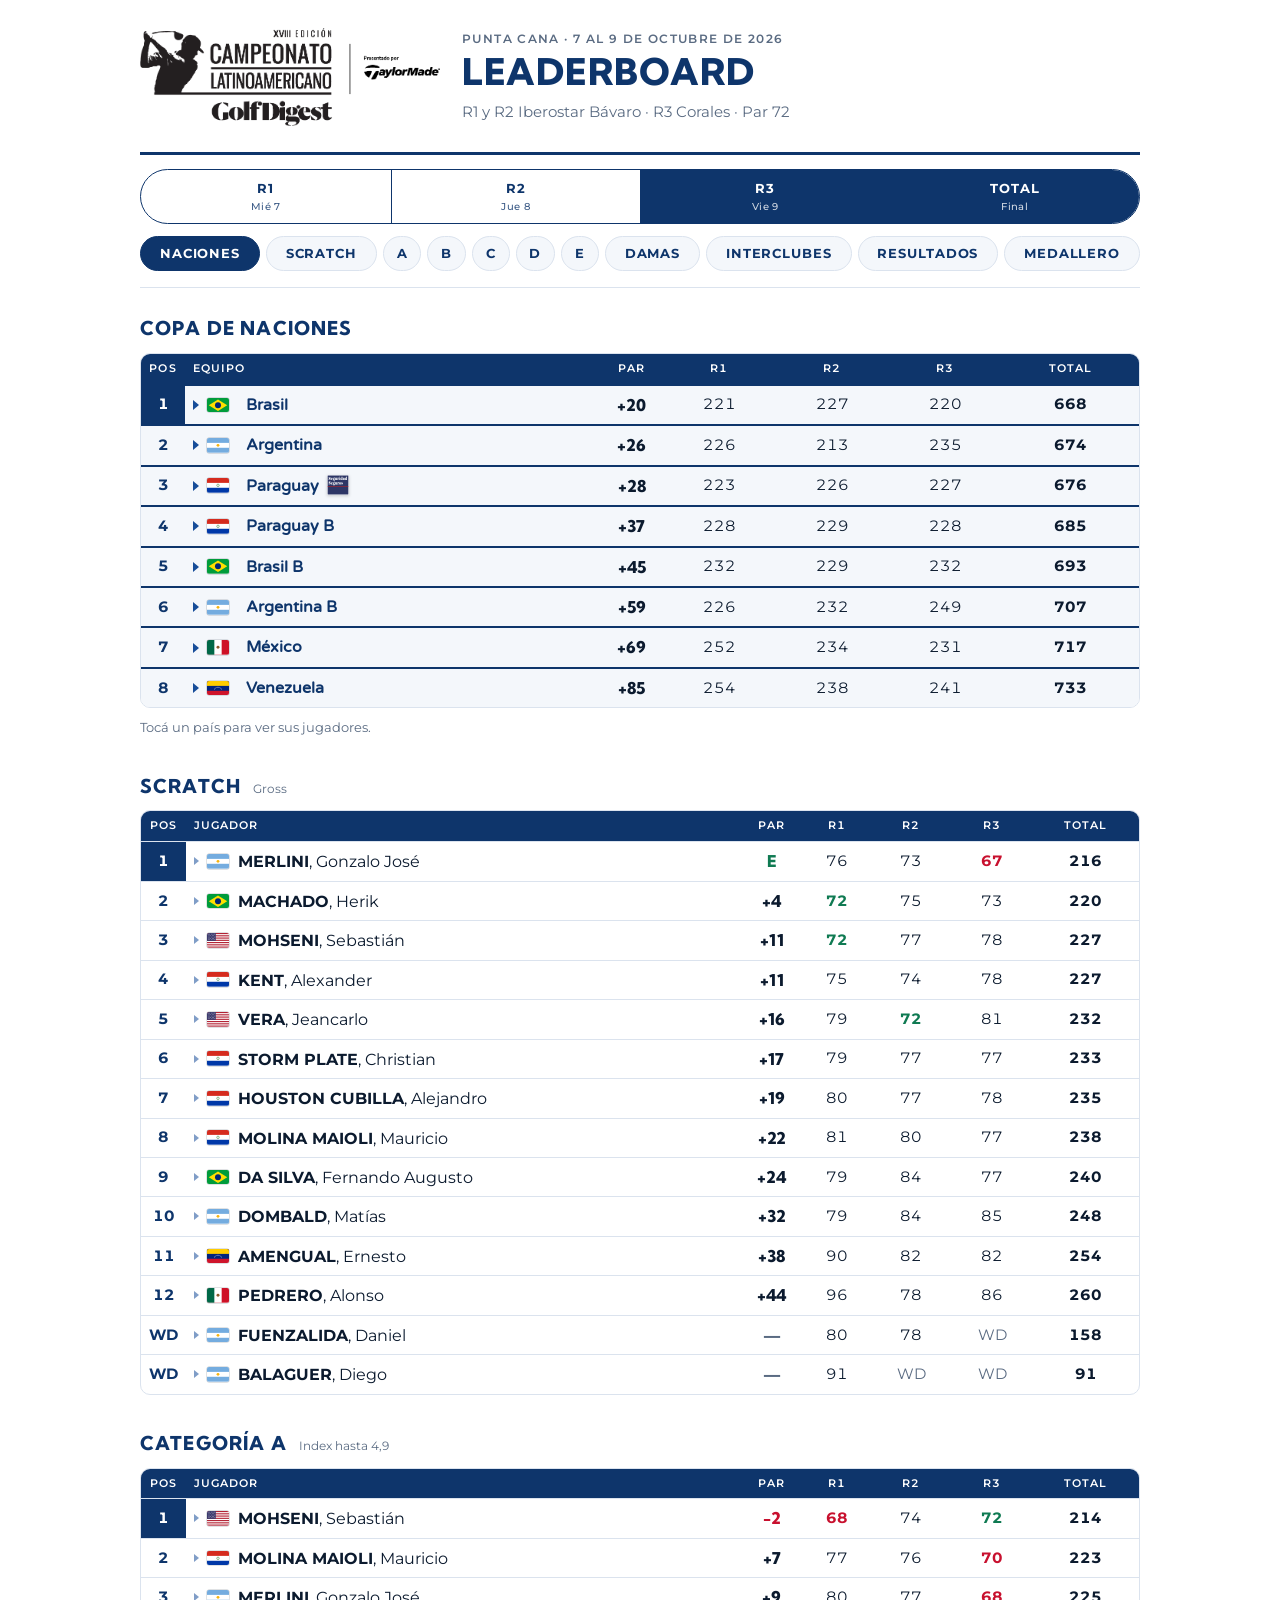
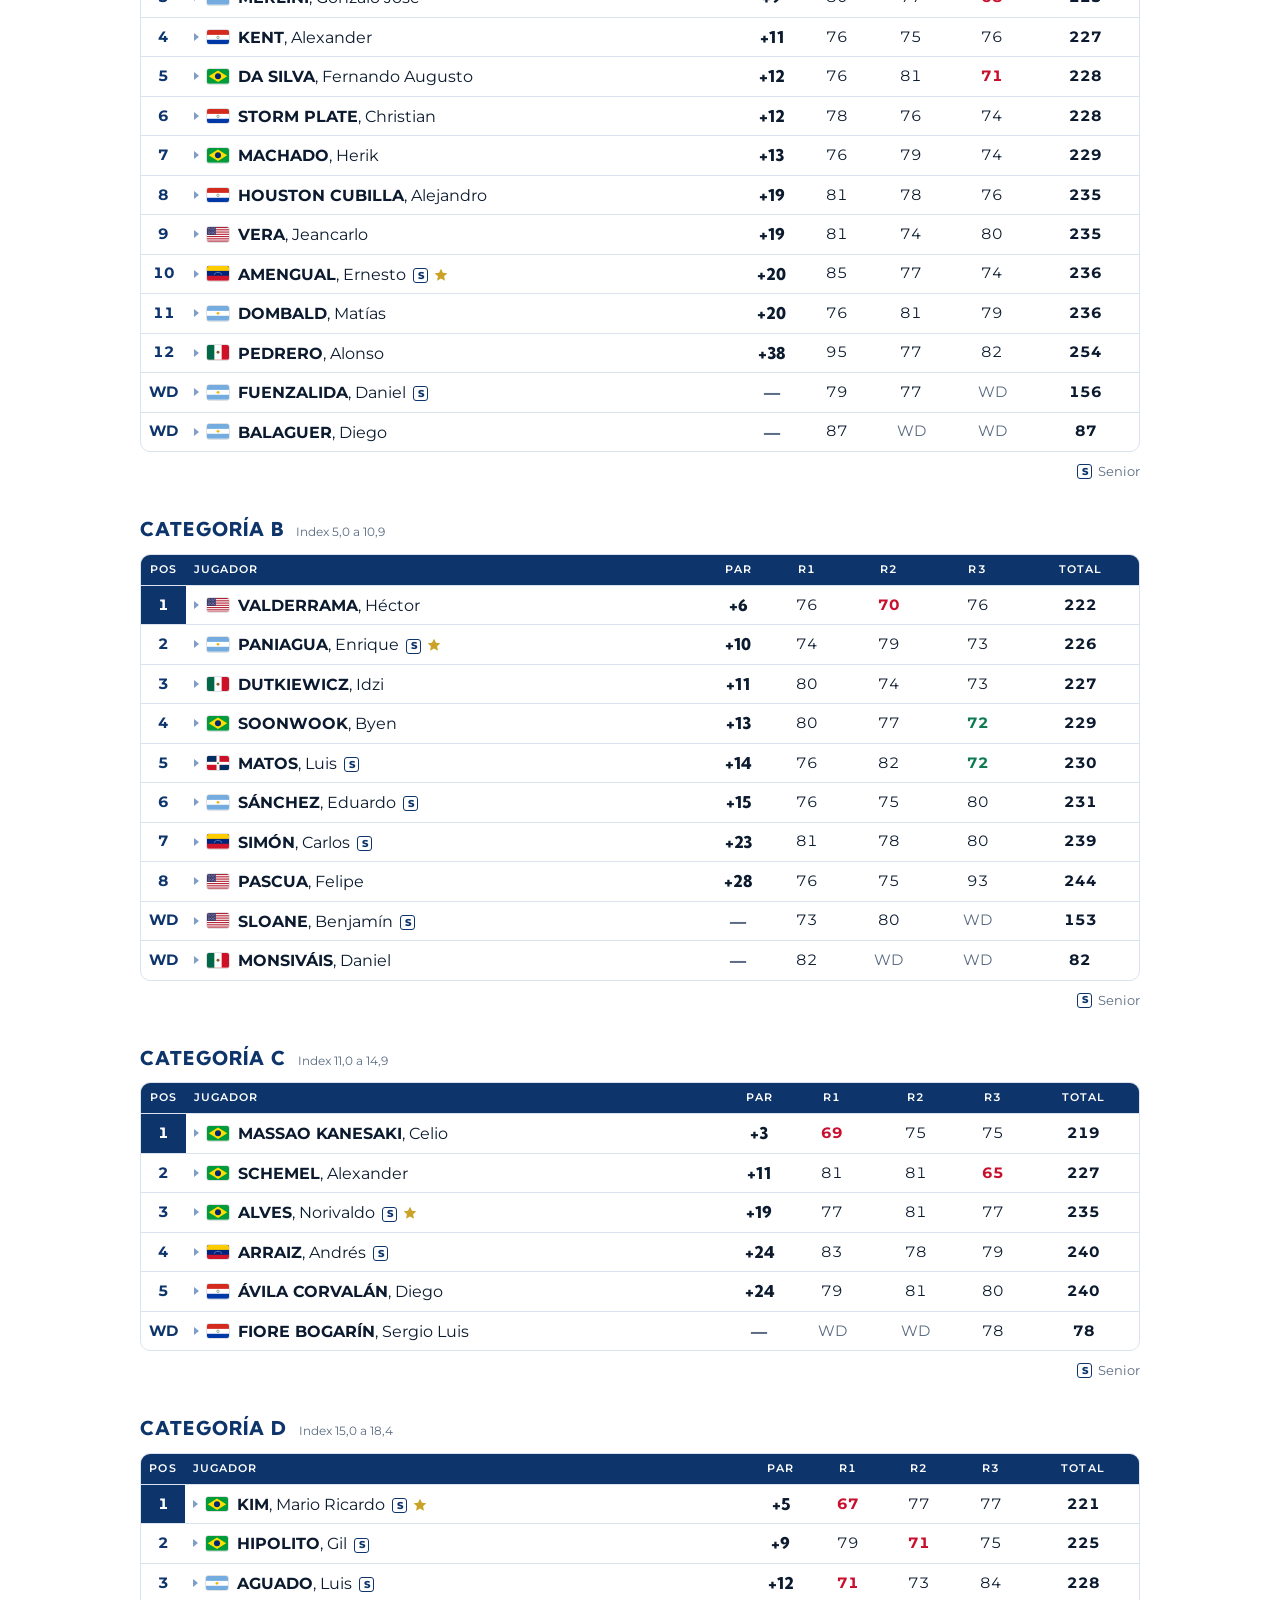
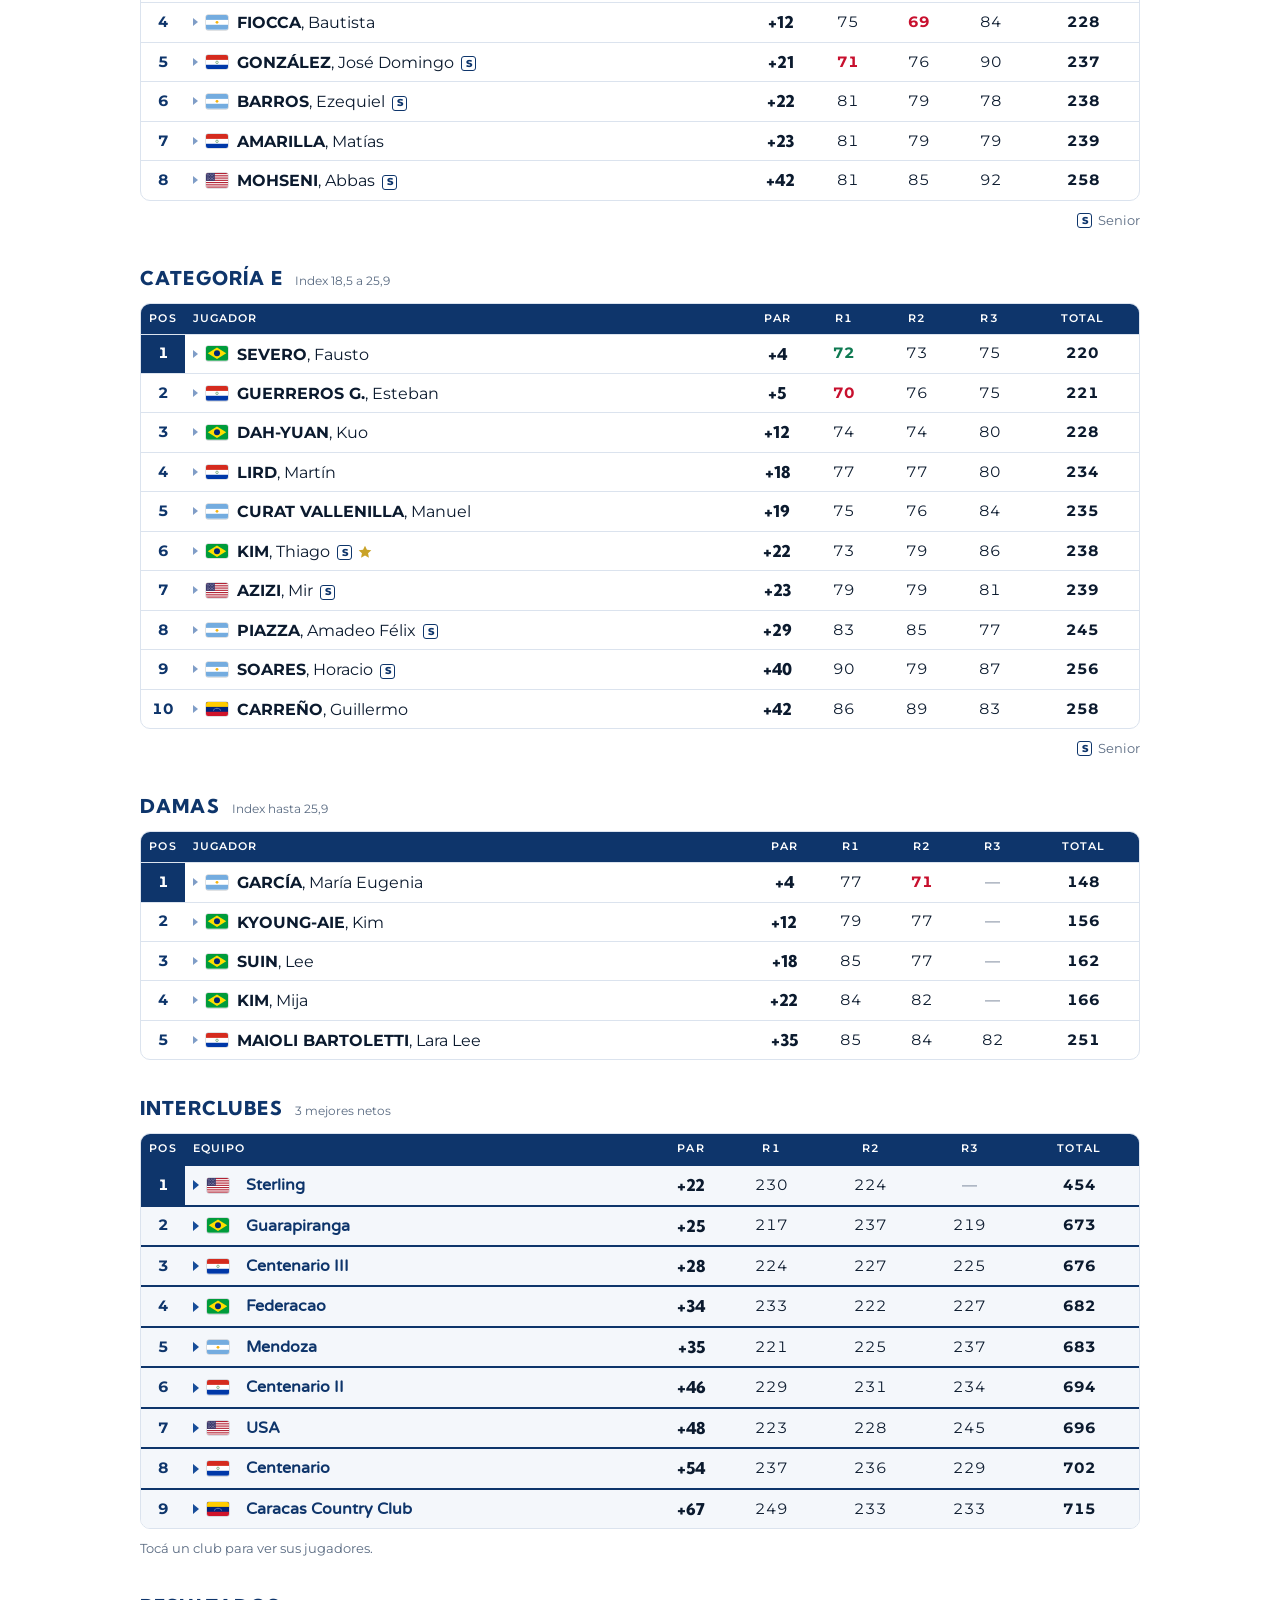
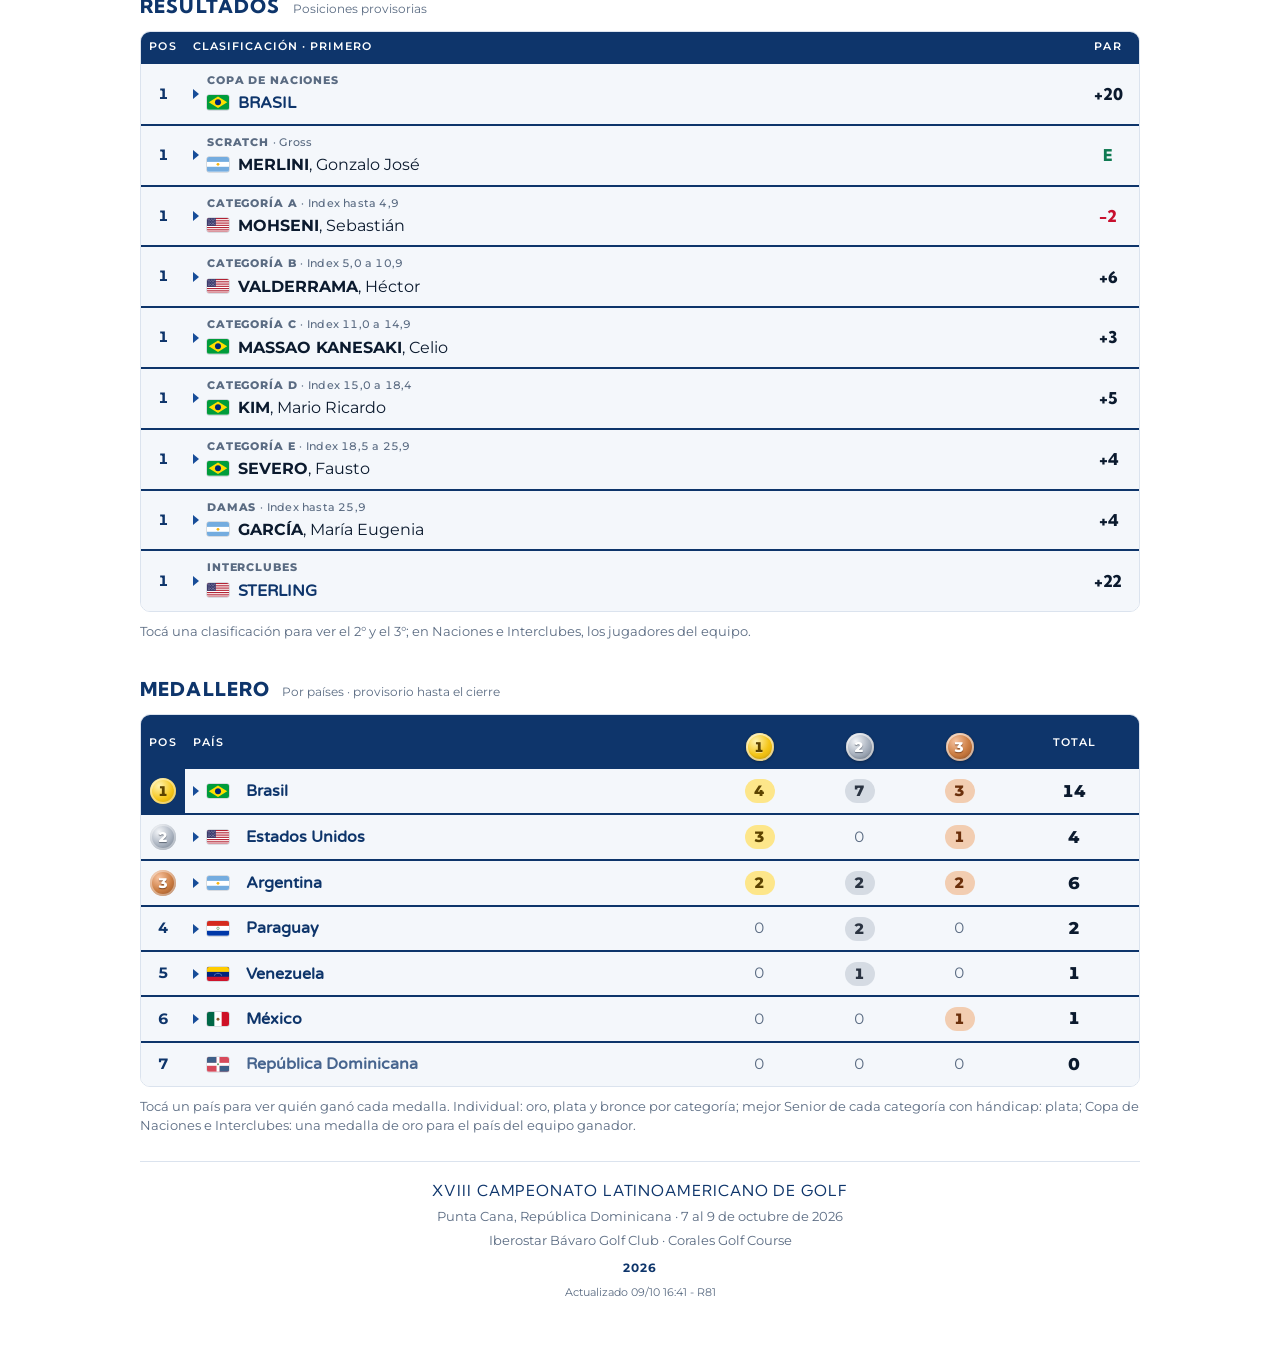
==== commit 17407d71: "Resultados 16:41 Co-Authored-By: Claude Opus 5.5 <noreply@anthropic.com> Claude-Session: https://cla" ====
--- a/index.html
+++ b/index.html
@@ -724,7 +724,7 @@
 
 
 /* --- datos publicados --- */
-const PUB = {"p":[["Nombre Completo","Name","Last Name","Senior","Country","Flag","Equipo Nación","Scratch","Equipo Interclub","Categoría","Hcp Iberostar","Hcp Corales"],["MACHADO, Herik","Herik","MACHADO","","Brasil","🇧🇷","Brasil","TRUE","","A","-4","-1"],["MERLINI, Gonzalo José","Gonzalo","MERLINI","","Argentina","🇦🇷","Argentina","TRUE","","A","-4","-1"],["VERA, Jeancarlo","Jeancarlo","VERA","","Estados Unidos","🇺🇸","","","Sterling","A","-2","1"],["HOUSTON CUBILLA, Alejandro","Alejandro","HOUSTON","","Paraguay","🇵🇾","Paraguay B","TRUE","Centenario II","A","-1","2"],["KENT, Alexander","Alexander","KENT","","Paraguay","🇵🇾","Paraguay","TRUE","Centenario III","A","-1","2"],["STORM PLATE, Christian","Christian","STORM","","Paraguay","🇵🇾","Paraguay","","Centenario III","A","1","3"],["PEDRERO, Alonso","Alonso","PEDRERO","","Mexico","🇲🇽","México","TRUE","","A","1","4"],["FUENZALIDA, Daniel","Daniel","FUENZALIDA","✔","Argentina","🇦🇷","","","Mendoza","A","1","4"],["DA SILVA, Fernando Augusto","Fernando","DA SILVA","","Brasil","🇧🇷","Brasil B","TRUE","","A","3","6"],["DOMBALD, Matías","Matías","DOMBALD","","Argentina","🇦🇷","Argentina B","TRUE","","A","3","6"],["BALAGUER, Diego","Diego","BALAGUER","","Argentina","🇦🇷","Argentina B","","","A","4","7"],["MOLINA MAIOLI, Mauricio","Mauricio","MOLINA","","Paraguay","🇵🇾","Paraguay B","","Centenario","A","4","7"],["MOHSENI, Sebastián","Sebastián","MOHSENI","","Estados Unidos","🇺🇸","","","USA","A","4","7"],["AMENGUAL, Ernesto","Ernesto","AMENGUAL","✔","Venezuela","🇻🇪","Venezuela","TRUE","Caracas Country Club","A","5","8"],["MATOS, Luis","Luis","MATOS","✔","República Dominicana","🇩🇴","México","","","B","3","4"],["MONSIVÁIS, Daniel","Daniel","MONSIVÁIS","","Mexico","🇲🇽","México","","","B","4","5"],["SÁNCHEZ, Eduardo","Eduardo","SÁNCHEZ","✔","Argentina","🇦🇷","Argentina B","","Mendoza","B","4","5"],["SLOANE, Benjamín","Benjamín","SLOANE","✔","Estados Unidos","🇺🇸","","","Sterling","B","5","6"],["SIMÓN, Carlos","Carlos","SIMÓN","✔","Venezuela","🇻🇪","Venezuela","","Caracas Country Club","B","6","7"],["PASCUA, Felipe","Felipe","PASCUA","","Estados Unidos","🇺🇸","","","USA","B","6","7"],["SOONWOOK, Byen","Byen","SOONWOOK","","Brasil","🇧🇷","Brasil","","Federacao","B","6","8"],["GARCÍA, María Eugenia","María","GARCÍA","","Argentina","🇦🇷","Argentina","","","Damas","4","5"],["VALDERRAMA, Héctor","Héctor","VALDERRAMA","","Estados Unidos","🇺🇸","","","Sterling","B","7","8"],["PANIAGUA, Enrique","Enrique","PANIAGUA","✔","Argentina","🇦🇷","","","Mendoza","B","8","10"],["DUTKIEWICZ, Idzi","Idzi","DUTKIEWICZ","","Mexico","🇲🇽","México","","","B","8","10"],["ÁVILA CORVALÁN, Diego","Diego","ÁVILA","","Paraguay","🇵🇾","Paraguay","","Centenario","C","9","6"],["ALVES, Norivaldo","Norivaldo","ALVES","✔","Brasil","🇧🇷","","","Guarapiranga","C","9","7"],["MAIOLI BARTOLETTI, Lara Lee","Lara","MAIOLI","","Paraguay","🇵🇾","","","Centenario","Damas","6","7"],["MASSAO KANESAKI, Celio","Celio","MASSAO","","Brasil","🇧🇷","Brasil","","","C","11","8"],["ARRAIZ, Andrés","Andrés","ARRAIZ","✔","Venezuela","🇻🇪","Venezuela","","Caracas Country Club","C","11","9"],["KYOUNG-AIE, Kim","Kim","KYOUNG-AIE","✔","Brasil","🇧🇷","","","","Damas","8","9"],["FIORE BOGARÍN, Sergio Luis","Sergio","FIORE","","Paraguay","🇵🇾","","","Centenario II","C","12","9"],["SCHEMEL, Alexander","Alexander","SCHEMEL","","Brasil","🇧🇷","","","Guarapiranga","C","12","9"],["KIM, Mija","Mija","KIM","","Brasil","🇧🇷","Brasil B","","Federacao","Damas","9","10"],["FIOCCA, Bautista","Bautista","FIOCCA","","Argentina","🇦🇷","Argentina","","","D","13","10"],["BARROS, Ezequiel","Ezequiel","BARROS","✔","Argentina","🇦🇷","","","","D","14","11"],["AMARILLA, Matías","Matías","AMARILLA","","Paraguay","🇵🇾","","","Centenario","D","14","11"],["MOHSENI, Abbas","Abbas","MOHSENI","✔","Estados Unidos","🇺🇸","","","USA","D","14","12"],["AGUADO, Luis","Luis","AGUADO","✔","Argentina","🇦🇷","Argentina B","","Mendoza","D","14","12"],["KIM, Mario Ricardo","Mario","KIM","✔","Brasil","🇧🇷","","","Guarapiranga","D","15","12"],["GONZÁLEZ, José Domingo","José","GONZÁLEZ","✔","Paraguay","🇵🇾","Paraguay B","","Centenario II","D","15","12"],["SUIN, Lee","Lee","SUIN","","Brasil","🇧🇷","Brasil","","","Damas","12","13"],["HIPOLITO, Gil","Gil","HIPOLITO","✔","Brasil","🇧🇷","Brasil B","","Federacao","D","16","13"],["GUERREROS G., Esteban","Esteban","GUERREROS","","Paraguay","🇵🇾","Paraguay","","Centenario III","E","16","14"],["DAH-YUAN, Kuo","Kuo","DAH-YUAN","","Brasil","🇧🇷","Brasil B","","Federacao","E","17","14"],["KIM, Thiago","Thiago","KIM","✔","Brasil","🇧🇷","","","Guarapiranga","E","17","14"],["SEVERO, Fausto","Fausto","SEVERO","","Brasil","🇧🇷","","","","E","17","14"],["AZIZI, Mir","Mir","AZIZI","✔","Estados Unidos","🇺🇸","","","USA","E","17","14"],["LIRD, Martín","Martín","LIRD","","Paraguay","🇵🇾","Paraguay B","","Centenario II","E","18","15"],["CURAT VALLENILLA, Manuel","Manuel","CURAT","","Argentina","🇦🇷","Argentina","","","E","18","16"],["PIAZZA, Amadeo Félix","Amadeo","PIAZZA","✔","Argentina","🇦🇷","","","","E","19","16"],["CARREÑO, Guillermo","Guillermo","CARREÑO","","Venezuela","🇻🇪","Venezuela","","Caracas Country Club","E","24","21"],["SOARES, Horacio","Horacio","SOARES","✔","Argentina","🇦🇷","","","","E","24","21"]],"r":[["Resultados"],[""],["Ronda","Jugador (Nombre Completo)","Salida","Hora","1","2","3","4","5","6","7","8","9","10","11","12","13","14","15","16","17","18","Ida","Vuelta","Gross","Estado","Index ronda","Index usado","Hcp base"],["Par","Iberostar","","","4","3","4","4","5","4","4","3","5","4","3","4","5","4","4","3","5","4"],["Par","Corales","","","4","3","4","5","4","4","5","4","3","4","3","5","4","5","4","4","3","4"],["R1","KENT, Alexander","","","4","3","4","4","6","5","4","3","5","5","3","4","5","4","4","3","5","4","","","75","","","",""],["R1","PEDRERO, Alonso","","","5","5","6","6","6","5","3","5","6","7","3","4","7","7","5","4","7","5","","","96","","","",""],["R1","MERLINI, Gonzalo José","","","4","4","4","5","4","4","4","5","5","4","3","5","3","5","5","3","5","4","","","76","","","",""],["R1","MACHADO, Herik","","","4","2","5","4","4","3","4","4","4","5","4","4","4","4","4","5","4","4","","","72","","","",""],["R1","MOLINA MAIOLI, Mauricio","","","5","5","5","4","4","5","4","4","6","6","3","4","6","4","4","3","5","4","","","81","","","",""],["R1","LIRD, Martín","","","7","3","6","6","5","5","5","5","5","6","4","6","6","6","5","6","5","4","","","95","","","",""],["R1","CURAT VALLENILLA, Manuel","","","4","4","6","6","9","5","5","4","6","5","2","5","7","5","4","4","8","4","","","93","","","",""],["R1","AMARILLA, Matías","","","5","5","4","3","6","5","7","3","6","7","6","5","5","6","5","4","8","5","","","95","","","",""],["R1","GUERREROS G., Esteban","","","4","4","4","5","7","4","4","4","6","5","5","5","6","4","5","2","7","5","","","86","","","",""],["R1","CARREÑO, Guillermo","","","6","6","6","6","6","6","6","5","7","6","6","7","6","7","6","5","7","6","","","110","","","",""],["R1","AMENGUAL, Ernesto","","","4","4","4","5","6","6","5","4","5","7","4","4","4","5","4","6","9","4","","","90","","","",""],["R1","HOUSTON CUBILLA, Alejandro","","","4","3","5","5","6","6","4","3","5","4","4","5","4","5","4","3","6","4","","","80","","","",""],["R1","MOHSENI, Sebastián","","","4","4","4","3","6","4","4","3","5","4","3","4","4","4","4","3","5","4","","","72","","","",""],["R1","SLOANE, Benjamín","","","5","3","4","5","5","4","4","3","5","5","5","4","5","5","3","4","5","4","","","78","","","",""],["R1","PASCUA, Felipe","","","5","4","4","5","4","5","4","2","5","4","5","5","5","6","5","4","6","4","","","82","","","",""],["R1","DOMBALD, Matías","","","4","3","4","5","4","4","4","3","6","5","5","5","5","5","4","3","5","5","","","79","","","",""],["R1","DA SILVA, Fernando Augusto","","","4","4","5","6","5","5","4","3","5","5","5","3","5","5","4","2","5","4","","","79","","","",""],["R1","SOONWOOK, Byen","","","4","5","5","5","5","4","4","6","5","8","4","4","6","5","4","3","5","4","","","86","","","",""],["R1","DAH-YUAN, Kuo","","","3","5","5","6","6","5","5","4","6","4","5","5","5","6","5","4","6","6","","","91","","","",""],["R1","KIM, Mario Ricardo","","","4","5","4","6","4","7","3","3","5","4","5","4","5","5","4","4","6","4","","","82","","","",""],["R1","KIM, Thiago","","","5","4","5","5","7","4","5","4","6","4","4","6","7","5","4","3","7","5","","","90","","","",""],["R1","STORM PLATE, Christian","","","4","5","6","5","4","6","4","4","6","5","3","3","4","5","4","2","5","4","","","79","","","",""],["R1","BALAGUER, Diego","","","5","4","5","6","8","4","4","5","7","6","4","4","6","5","5","4","5","4","","","91","","","",""],["R1","DUTKIEWICZ, Idzi","","","4","4","5","6","6","5","4","3","5","7","3","4","5","6","4","4","8","5","","","88","","","",""],["R1","VERA, Jeancarlo","","","4","3","4","4","6","4","4","4","5","4","3","4","5","6","4","6","5","4","","","79","","","",""],["R1","VALDERRAMA, Héctor","","","5","2","4","5","5","4","4","3","5","6","4","4","6","6","5","4","7","4","","","83","","","",""],["R1","AZIZI, Mir","","","5","3","7","7","6","5","5","4","7","5","4","7","7","5","6","3","5","5","","","96","","","",""],["R1","MOHSENI, Abbas","","","7","4","4","5","5","5","4","4","6","5","5","6","5","5","7","4","8","6","","","95","","","",""],["R1","MONSIVÁIS, Daniel","","","4","3","4","7","5","6","4","3","5","4","3","4","5","5","9","5","5","5","","","86","","","",""],["R1","SIMÓN, Carlos","","","4","4","4","5","7","5","5","4","5","4","4","6","5","5","5","4","6","5","","","87","","","",""],["R1","ÁVILA CORVALÁN, Diego","","","6","4","5","4","5","5","4","4","6","4","5","6","5","5","4","3","8","5","","","88","","","",""],["R1","HIPOLITO, Gil","","","5","3","5","7","5","5","6","5","6","4","4","5","7","5","6","4","7","6","","","95","","","",""],["R1","FUENZALIDA, Daniel","","","4","3","5","4","6","4","5","4","5","4","4","4","5","5","4","3","6","5","","","80","","","",""],["R1","PANIAGUA, Enrique","","","4","4","5","5","6","4","4","5","6","4","3","4","5","6","4","4","5","4","","","82","","","",""],["R1","SÁNCHEZ, Eduardo","","","4","5","4","5","6","5","4","3","6","4","5","5","4","4","5","3","4","4","","","80","","","",""],["R1","MATOS, Luis","","","3","4","4","4","5","4","6","4","5","5","4","4","5","4","4","5","5","4","","","79","","","",""],["R1","SEVERO, Fausto","","","6","3","4","5","5","4","5","4","6","4","5","6","5","5","5","5","6","6","","","89","","","",""],["R1","SCHEMEL, Alexander","","","4","4","4","6","6","5","7","3","7","4","5","6","7","6","4","5","5","5","","","93","","","",""],["R1","ARRAIZ, Andrés","","","6","5","4","5","7","6","5","4","5","5","4","5","7","5","5","4","7","5","","","94","","","",""],["R1","ALVES, Norivaldo","","","5","5","7","5","7","5","4","5","6","4","2","3","6","6","4","4","4","4","","","86","","","",""],["R1","GARCÍA, María Eugenia","","","4","3","5","5","6","4","4","5","5","5","4","4","5","5","4","3","5","5","","","81","","","",""],["R1","MASSAO KANESAKI, Celio","","","5","3","4","5","5","5","4","3","5","7","4","5","5","4","3","3","6","4","","","80","","","",""],["R1","GONZÁLEZ, José Domingo","","","6","3","6","5","6","5","4","3","5","5","3","4","8","5","4","4","5","5","","","86","","","",""],["R1","FIOCCA, Bautista","","","6","3","4","6","4","5","5","4","5","5","4","4","5","5","8","4","6","5","","","88","","","",""],["R1","FIORE BOGARÍN, Sergio Luis","","","","","","","","","","","","","","","","","","","","","","","","WD","","",""],["R1","AGUADO, Luis","","","4","3","4","6","5","4","5","4","4","5","4","6","5","6","4","3","8","5","","","85","","","",""],["R1","BARROS, Ezequiel","","","7","5","5","5","7","5","4","4","5","3","5","5","6","6","3","6","8","6","","","95","","","",""],["R1","PIAZZA, Amadeo Félix","","","6","4","6","8","8","5","5","5","6","5","4","6","6","6","5","4","6","7","","","102","","","",""],["R1","SOARES, Horacio","","","7","5","5","7","7","6","5","4","10","6","4","7","6","6","5","9","8","7","","","114","","","",""],["R1","KIM, Mija","","","5","3","6","6","6","5","4","5","5","7","3","8","6","5","4","3","6","6","","","93","","","",""],["R1","KYOUNG-AIE, Kim","","","7","4","4","4","5","4","5","4","5","4","5","4","5","7","5","4","5","6","","","87","","","",""],["R1","MAIOLI BARTOLETTI, Lara Lee","","","5","4","5","5","8","5","4","4","7","5","4","5","7","6","3","3","6","5","","","91","","","",""],["R1","SUIN, Lee","","","5","3","7","5","7","7","5","3","7","6","4","6","6","5","5","4","7","5","","","97","","","",""],["R2","PIAZZA, Amadeo Félix","","","5","5","5","7","6","7","6","5","6","7","5","5","6","6","5","5","6","7","","","104","","","",""],["R2","SOARES, Horacio","","","7","4","5","5","6","5","5","3","9","6","5","5","7","8","5","7","5","6","","","103","","","",""],["R2","BARROS, Ezequiel","","","5","5","4","5","6","5","7","5","6","5","4","4","6","5","5","4","6","6","","","93","","","",""],["R2","FIORE BOGARÍN, Sergio Luis","","","","","","","","","","","","","","","","","","","","","","","","WD","","",""],["R2","MONSIVÁIS, Daniel","","","","","","","","","","","","","","","","","","","","","","","","WD","","",""],["R2","KIM, Mija","","","5","5","4","4","8","5","5","2","7","6","4","5","5","6","6","4","5","5","","","91","","","",""],["R2","KYOUNG-AIE, Kim","","","5","4","4","5","5","3","5","2","5","4","4","5","8","5","5","4","6","6","","","85","","","",""],["R2","SUIN, Lee","","","4","3","5","5","6","6","4","3","7","5","4","5","6","5","5","4","6","6","","","89","","","",""],["R2","HIPOLITO, Gil","","","4","4","4","6","4","6","4","5","6","5","6","5","6","5","5","3","5","4","","","87","","","",""],["R2","MASSAO KANESAKI, Celio","","","4","5","5","7","5","6","4","3","5","5","4","4","6","4","5","5","5","4","","","86","","","",""],["R2","ÁVILA CORVALÁN, Diego","","","4","4","4","4","7","4","5","4","6","6","4","5","6","5","5","7","5","5","","","90","","","",""],["R2","KENT, Alexander","","","4","3","5","3","4","5","5","3","7","4","4","3","4","5","3","3","5","4","","","74","","","",""],["R2","AMENGUAL, Ernesto","","","4","4","3","4","6","4","5","5","6","5","4","4","5","4","6","4","5","4","","","82","","","",""],["R2","DOMBALD, Matías","","","4","3","5","6","4","5","5","4","7","4","4","4","5","6","4","4","5","5","","","84","","","",""],["R2","AZIZI, Mir","","","7","3","4","5","7","5","7","3","7","5","4","5","6","7","3","4","6","8","","","96","","","",""],["R2","MOHSENI, Abbas","","","6","4","7","7","7","6","5","5","6","6","4","6","5","5","5","4","5","6","","","99","","","",""],["R2","SLOANE, Benjamín","","","4","5","4","4","7","5","5","3","6","4","4","6","5","5","5","4","5","4","","","85","","","",""],["R2","VERA, Jeancarlo","","","4","4","4","4","6","3","4","3","6","4","4","4","3","4","4","2","4","5","","","72","","","",""],["R2","VALDERRAMA, Héctor","","","5","4","5","4","6","4","4","3","5","3","3","4","6","5","4","3","5","4","","","77","","","",""],["R2","PASCUA, Felipe","","","3","4","4","6","5","4","3","5","6","4","5","5","6","4","4","4","5","4","","","81","","","",""],["R2","MOHSENI, Sebastián","","","4","4","3","5","5","4","4","4","7","4","2","5","5","5","4","3","4","5","","","77","","","",""],["R2","DA SILVA, Fernando Augusto","","","4","5","4","6","5","5","4","4","5","5","4","5","4","5","4","5","5","5","","","84","","","",""],["R2","MERLINI, Gonzalo José","","","4","3","3","4","5","5","4","3","5","5","3","5","4","5","4","3","5","3","","","73","","","",""],["R2","PEDRERO, Alonso","","","4","3","4","3","4","5","3","3","8","6","3","4","6","5","5","3","5","4","","","78","","","",""],["R2","MACHADO, Herik","","","4","4","4","4","4","3","4","4","5","5","4","6","4","4","4","4","4","4","","","75","","","",""],["R2","HOUSTON CUBILLA, Alejandro","","","4","5","6","4","5","4","4","3","5","4","5","3","5","4","4","4","4","4","","","77","","","",""],["R2","STORM PLATE, Christian","","","4","2","5","5","5","4","3","4","6","4","4","4","4","4","5","5","5","4","","","77","","","",""],["R2","BALAGUER, Diego","","","","","","","","","","","","","","","","","","","","","","","","WD","","",""],["R2","DUTKIEWICZ, Idzi","","","4","3","4","5","5","5","4","3","6","4","3","5","5","4","4","6","7","5","","","82","","","",""],["R2","GONZÁLEZ, José Domingo","","","6","4","5","5","7","4","5","3","9","4","4","6","6","5","4","4","6","4","","","91","","","",""],["R2","FIOCCA, Bautista","","","4","3","4","5","5","4","4","4","7","5","4","4","5","6","4","6","4","4","","","82","","","",""],["R2","KIM, Mario Ricardo","","","5","4","5","5","4","5","4","6","5","4","6","4","5","5","7","5","6","5","","","90","","","",""],["R2","KIM, Thiago","","","5","5","4","5","6","4","4","3","7","6","3","7","6","6","6","7","6","6","","","96","","","",""],["R2","AMARILLA, Matías","","","4","4","5","5","5","4","5","4","6","5","3","4","8","5","6","5","10","5","","","93","","","",""],["R2","GUERREROS G., Esteban","","","5","5","5","7","6","6","5","3","7","5","3","4","4","5","6","5","7","4","","","92","","","",""],["R2","ALVES, Norivaldo","","","4","3","4","5","5","4","5","4","6","9","4","5","6","4","6","4","8","4","","","90","","","",""],["R2","SEVERO, Fausto","","","5","5","4","5","6","5","4","6","6","4","4","5","6","6","5","3","5","6","","","90","","","",""],["R2","MOLINA MAIOLI, Mauricio","","","4","4","3","5","5","4","5","4","6","4","4","5","5","4","6","2","5","5","","","80","","","",""],["R2","LIRD, Martín","","","7","4","4","5","5","4","6","4","7","4","5","7","6","6","4","3","5","9","","","95","","","",""],["R2","AGUADO, Luis","","","5","4","5","6","7","4","4","4","6","3","4","6","5","5","5","3","6","5","","","87","","","",""],["R2","SCHEMEL, Alexander","","","6","4","4","5","5","8","4","3","7","5","4","6","5","6","6","3","6","6","","","93","","","",""],["R2","SIMÓN, Carlos","","","5","3","4","6","6","5","4","2","6","5","4","4","5","6","5","2","6","6","","","84","","","",""],["R2","ARRAIZ, Andrés","","","4","3","5","4","6","5","4","4","7","4","4","7","6","6","5","3","5","7","","","89","","","",""],["R2","MAIOLI BARTOLETTI, Lara Lee","","","5","3","5","6","6","6","5","4","6","6","3","5","6","5","4","2","7","6","","","90","","","",""],["R2","GARCÍA, María Eugenia","","","5","3","4","4","7","3","4","3","4","5","4","4","5","4","4","3","5","4","","","75","","","",""],["R2","CURAT VALLENILLA, Manuel","","","4","3","5","5","7","5","4","4","6","7","4","7","5","7","6","6","4","5","","","94","","","",""],["R2","CARREÑO, Guillermo","","","5","4","5","7","8","5","5","4","6","8","4","8","9","7","6","6","9","7","","","113","","","",""],["R2","SOONWOOK, Byen","","","3","4","4","4","4","5","5","3","6","4","4","5","6","5","4","6","5","6","","","83","","","",""],["R2","DAH-YUAN, Kuo","","","4","4","4","5","5","4","8","3","7","6","3","5","6","5","5","4","5","8","","","91","","","",""],["R2","FUENZALIDA, Daniel","","","3","3","4","4","5","5","3","4","5","4","3","3","4","5","5","5","9","4","","","78","","","",""],["R2","PANIAGUA, Enrique","","","4","5","4","5","5","5","4","4","7","4","3","4","5","6","5","6","6","5","","","87","","","",""],["R2","SÁNCHEZ, Eduardo","","","4","3","4","4","8","5","4","3","5","4","5","5","4","5","4","3","5","4","","","79","","","",""],["R2","MATOS, Luis","","","4","6","4","4","5","6","5","3","5","4","4","3","6","5","7","5","4","5","","","85","","","",""],["R3","AMARILLA, Matías","","","5","5","4","5","6","6","7","4","4","4","5","5","4","6","5","4","4","7","","","90","","","",""],["R3","AZIZI, Mir","","","6","4","6","6","4","5","6","6","4","5","4","6","6","8","4","6","4","5","","","95","","","",""],["R3","BARROS, Ezequiel","","","6","4","6","6","5","4","7","4","4","5","3","6","5","6","5","5","3","5","","","89","","","",""],["R3","CARREÑO, Guillermo","","","5","5","6","8","6","5","7","5","4","7","5","6","6","7","7","5","5","5","","","104","","","",""],["R3","FIORE BOGARÍN, Sergio Luis","","","5","5","5","5","4","3","5","5","3","5","3","6","6","5","6","5","5","6","","","87","","","",""],["R3","HIPOLITO, Gil","","","5","3","4","6","5","4","6","5","5","5","4","5","5","7","5","5","4","5","","","88","","","",""],["R3","MOHSENI, Abbas","","","5","5","6","6","5","5","7","7","7","5","4","5","7","6","7","7","4","6","","","104","","","",""],["R3","PIAZZA, Amadeo Félix","","","6","4","8","7","5","5","6","5","4","5","4","4","6","6","6","4","4","4","","","93","","","",""],["R3","SCHEMEL, Alexander","","","5","4","5","5","4","4","4","4","3","3","3","5","4","6","4","4","3","4","","","74","","","",""],["R3","SOARES, Horacio","","","8","6","7","7","5","6","6","6","4","6","7","4","6","6","7","5","6","6","","","108","","","",""],["R3","KENT, Alexander","","","4","2","4","4","4","5","5","7","4","5","3","6","5","4","4","5","3","4","","","78","","","",""],["R3","MACHADO, Herik","","","4","3","4","5","4","4","4","4","3","5","4","4","4","5","4","4","3","5","","","73","","","",""],["R3","MERLINI, Gonzalo José","","","5","3","4","4","4","3","4","4","3","4","2","5","4","4","4","4","2","4","","","67","","","",""],["R3","MOHSENI, Sebastián","","","4","2","6","4","6","3","6","4","4","4","5","5","4","5","5","4","3","4","","","78","","","",""],["R3","HOUSTON CUBILLA, Alejandro","","","4","3","4","5","5","4","5","4","4","4","5","4","5","5","6","4","3","4","","","78","","","",""],["R3","PEDRERO, Alonso","","","6","5","5","5","6","4","5","6","2","4","3","5","4","5","4","6","5","6","","","86","","","",""],["R3","STORM PLATE, Christian","","","4","5","5","5","4","5","5","5","4","4","3","4","4","5","4","4","3","4","","","77","","","",""],["R3","VERA, Jeancarlo","","","5","3","4","5","4","5","5","4","4","5","3","7","5","5","5","4","3","5","","","81","","","",""],["R3","MOLINA MAIOLI, Mauricio","","","4","4","4","4","4","6","5","5","3","5","3","6","4","5","4","4","3","4","","","77","","","",""],["R3","DOMBALD, Matías","","","5","4","4","7","4","4","6","9","2","5","4","4","4","6","4","5","3","5","","","85","","","",""],["R3","DA SILVA, Fernando Augusto","","","4","3","4","5","4","5","6","4","4","5","4","4","4","5","4","4","3","5","","","77","","","",""],["R3","AMENGUAL, Ernesto","","","3","4","5","6","6","4","5","6","3","5","4","5","5","5","4","5","3","4","","","82","","","",""],["R3","MONSIVÁIS, Daniel","","","","","","","","","","","","","","","","","","","","","","","","WD","","",""],["R3","FUENZALIDA, Daniel","","","","","","","","","","","","","","","","","","","","","","","","WD","","",""],["R3","MATOS, Luis","","","4","3","5","5","4","6","5","3","4","4","3","4","4","6","4","4","3","5","","","76","","","",""],["R3","BALAGUER, Diego","","","","","","","","","","","","","","","","","","","","","","","","WD","","",""],["R3","SIMÓN, Carlos","","","4","3","4","5","6","4","7","6","4","5","3","5","5","7","4","5","6","4","","","87","","","",""],["R3","VALDERRAMA, Héctor","","","5","3","4","5","5","4","6","4","4","6","4","5","6","7","5","4","3","4","","","84","","","",""],["R3","SÁNCHEZ, Eduardo","","","3","5","7","4","4","5","6","6","4","6","2","5","5","5","4","5","4","5","","","85","","","",""],["R3","PASCUA, Felipe","","","6","3","5","6","6","6","7","5","5","5","4","5","6","7","6","5","4","9","","","100","","","",""],["R3","PANIAGUA, Enrique","","","4","2","4","5","5","5","7","5","3","5","3","5","5","5","4","5","5","6","","","83","","","",""],["R3","SLOANE, Benjamín","","","","","","","","","","","","","","","","","","","","","","","","WD","","",""],["R3","DUTKIEWICZ, Idzi","","","4","4","4","7","5","3","6","4","4","6","3","6","5","5","6","5","3","3","","","83","","","",""],["R3","SOONWOOK, Byen","","","5","3","3","6","6","5","6","4","4","5","3","5","4","5","5","3","3","5","","","80","","","",""],["R3","MASSAO KANESAKI, Celio","","","4","3","4","5","6","5","4","6","4","5","4","5","4","7","4","5","3","5","","","83","","","",""],["R3","ALVES, Norivaldo","","","5","3","4","5","6","6","7","4","3","5","3","5","4","6","4","5","4","5","","","84","","","",""],["R3","ÁVILA CORVALÁN, Diego","","","4","3","3","6","6","4","5","7","4","5","4","7","5","6","4","5","4","4","","","86","","","",""],["R3","ARRAIZ, Andrés","","","5","3","4","6","5","4","6","5","5","5","5","5","3","5","5","6","7","4","","","88","","","",""],["R3","FIOCCA, Bautista","","","6","5","6","4","5","6","5","4","6","4","3","6","6","6","5","8","3","6","","","94","","","",""],["R3","AGUADO, Luis","","","6","5","8","6","6","6","5","4","3","8","4","6","6","6","5","4","4","4","","","96","","","",""],["R3","KIM, Mario Ricardo","","","7","3","3","6","4","5","5","4","3","6","4","5","4","7","7","5","4","5","","","87","","","",""],["R3","GONZÁLEZ, José Domingo","","","5","5","6","8","5","4","6","7","5","5","4","8","7","6","6","6","5","4","","","102","","","",""],["R3","SEVERO, Fausto","","","5","3","5","6","5","5","6","5","3","6","4","6","5","6","5","5","4","5","","","89","","","",""],["R3","GUERREROS G., Esteban","","","5","3","4","6","5","4","6","4","3","6","3","6","6","8","6","5","4","5","","","89","","","",""],["R3","DAH-YUAN, Kuo","","","7","5","5","6","6","5","6","7","4","4","4","5","4","6","4","6","4","6","","","94","","","",""],["R3","CURAT VALLENILLA, Manuel","","","5","3","6","6","7","5","8","3","5","6","4","6","6","7","5","6","5","7","","","100","","","",""]],"at":"09/10 16:29 - R80","max":3};
+const PUB = {"p":[["Nombre Completo","Name","Last Name","Senior","Country","Flag","Equipo Nación","Scratch","Equipo Interclub","Categoría","Hcp Iberostar","Hcp Corales"],["MACHADO, Herik","Herik","MACHADO","","Brasil","🇧🇷","Brasil","TRUE","","A","-4","-1"],["MERLINI, Gonzalo José","Gonzalo","MERLINI","","Argentina","🇦🇷","Argentina","TRUE","","A","-4","-1"],["VERA, Jeancarlo","Jeancarlo","VERA","","Estados Unidos","🇺🇸","","","Sterling","A","-2","1"],["HOUSTON CUBILLA, Alejandro","Alejandro","HOUSTON","","Paraguay","🇵🇾","Paraguay B","TRUE","Centenario II","A","-1","2"],["KENT, Alexander","Alexander","KENT","","Paraguay","🇵🇾","Paraguay","TRUE","Centenario III","A","-1","2"],["STORM PLATE, Christian","Christian","STORM","","Paraguay","🇵🇾","Paraguay","","Centenario III","A","1","3"],["PEDRERO, Alonso","Alonso","PEDRERO","","Mexico","🇲🇽","México","TRUE","","A","1","4"],["FUENZALIDA, Daniel","Daniel","FUENZALIDA","✔","Argentina","🇦🇷","","","Mendoza","A","1","4"],["DA SILVA, Fernando Augusto","Fernando","DA SILVA","","Brasil","🇧🇷","Brasil B","TRUE","","A","3","6"],["DOMBALD, Matías","Matías","DOMBALD","","Argentina","🇦🇷","Argentina B","TRUE","","A","3","6"],["BALAGUER, Diego","Diego","BALAGUER","","Argentina","🇦🇷","Argentina B","","","A","4","7"],["MOLINA MAIOLI, Mauricio","Mauricio","MOLINA","","Paraguay","🇵🇾","Paraguay B","","Centenario","A","4","7"],["MOHSENI, Sebastián","Sebastián","MOHSENI","","Estados Unidos","🇺🇸","","","USA","A","4","7"],["AMENGUAL, Ernesto","Ernesto","AMENGUAL","✔","Venezuela","🇻🇪","Venezuela","TRUE","Caracas Country Club","A","5","8"],["MATOS, Luis","Luis","MATOS","✔","República Dominicana","🇩🇴","México","","","B","3","4"],["MONSIVÁIS, Daniel","Daniel","MONSIVÁIS","","Mexico","🇲🇽","México","","","B","4","5"],["SÁNCHEZ, Eduardo","Eduardo","SÁNCHEZ","✔","Argentina","🇦🇷","Argentina B","","Mendoza","B","4","5"],["SLOANE, Benjamín","Benjamín","SLOANE","✔","Estados Unidos","🇺🇸","","","Sterling","B","5","6"],["SIMÓN, Carlos","Carlos","SIMÓN","✔","Venezuela","🇻🇪","Venezuela","","Caracas Country Club","B","6","7"],["PASCUA, Felipe","Felipe","PASCUA","","Estados Unidos","🇺🇸","","","USA","B","6","7"],["SOONWOOK, Byen","Byen","SOONWOOK","","Brasil","🇧🇷","Brasil","","Federacao","B","6","8"],["GARCÍA, María Eugenia","María","GARCÍA","","Argentina","🇦🇷","Argentina","","","Damas","4","5"],["VALDERRAMA, Héctor","Héctor","VALDERRAMA","","Estados Unidos","🇺🇸","","","Sterling","B","7","8"],["PANIAGUA, Enrique","Enrique","PANIAGUA","✔","Argentina","🇦🇷","","","Mendoza","B","8","10"],["DUTKIEWICZ, Idzi","Idzi","DUTKIEWICZ","","Mexico","🇲🇽","México","","","B","8","10"],["ÁVILA CORVALÁN, Diego","Diego","ÁVILA","","Paraguay","🇵🇾","Paraguay","","Centenario","C","9","6"],["ALVES, Norivaldo","Norivaldo","ALVES","✔","Brasil","🇧🇷","","","Guarapiranga","C","9","7"],["MAIOLI BARTOLETTI, Lara Lee","Lara","MAIOLI","","Paraguay","🇵🇾","","","Centenario","Damas","6","7"],["MASSAO KANESAKI, Celio","Celio","MASSAO","","Brasil","🇧🇷","Brasil","","","C","11","8"],["ARRAIZ, Andrés","Andrés","ARRAIZ","✔","Venezuela","🇻🇪","Venezuela","","Caracas Country Club","C","11","9"],["KYOUNG-AIE, Kim","Kim","KYOUNG-AIE","✔","Brasil","🇧🇷","","","","Damas","8","9"],["FIORE BOGARÍN, Sergio Luis","Sergio","FIORE","","Paraguay","🇵🇾","","","Centenario II","C","12","9"],["SCHEMEL, Alexander","Alexander","SCHEMEL","","Brasil","🇧🇷","","","Guarapiranga","C","12","9"],["KIM, Mija","Mija","KIM","","Brasil","🇧🇷","Brasil B","","Federacao","Damas","9","10"],["FIOCCA, Bautista","Bautista","FIOCCA","","Argentina","🇦🇷","Argentina","","","D","13","10"],["BARROS, Ezequiel","Ezequiel","BARROS","✔","Argentina","🇦🇷","","","","D","14","11"],["AMARILLA, Matías","Matías","AMARILLA","","Paraguay","🇵🇾","","","Centenario","D","14","11"],["MOHSENI, Abbas","Abbas","MOHSENI","✔","Estados Unidos","🇺🇸","","","USA","D","14","12"],["AGUADO, Luis","Luis","AGUADO","✔","Argentina","🇦🇷","Argentina B","","Mendoza","D","14","12"],["KIM, Mario Ricardo","Mario","KIM","✔","Brasil","🇧🇷","","","Guarapiranga","D","15","12"],["GONZÁLEZ, José Domingo","José","GONZÁLEZ","✔","Paraguay","🇵🇾","Paraguay B","","Centenario II","D","15","12"],["SUIN, Lee","Lee","SUIN","","Brasil","🇧🇷","Brasil","","","Damas","12","13"],["HIPOLITO, Gil","Gil","HIPOLITO","✔","Brasil","🇧🇷","Brasil B","","Federacao","D","16","13"],["GUERREROS G., Esteban","Esteban","GUERREROS","","Paraguay","🇵🇾","Paraguay","","Centenario III","E","16","14"],["DAH-YUAN, Kuo","Kuo","DAH-YUAN","","Brasil","🇧🇷","Brasil B","","Federacao","E","17","14"],["KIM, Thiago","Thiago","KIM","✔","Brasil","🇧🇷","","","Guarapiranga","E","17","14"],["SEVERO, Fausto","Fausto","SEVERO","","Brasil","🇧🇷","","","","E","17","14"],["AZIZI, Mir","Mir","AZIZI","✔","Estados Unidos","🇺🇸","","","USA","E","17","14"],["LIRD, Martín","Martín","LIRD","","Paraguay","🇵🇾","Paraguay B","","Centenario II","E","18","15"],["CURAT VALLENILLA, Manuel","Manuel","CURAT","","Argentina","🇦🇷","Argentina","","","E","18","16"],["PIAZZA, Amadeo Félix","Amadeo","PIAZZA","✔","Argentina","🇦🇷","","","","E","19","16"],["CARREÑO, Guillermo","Guillermo","CARREÑO","","Venezuela","🇻🇪","Venezuela","","Caracas Country Club","E","24","21"],["SOARES, Horacio","Horacio","SOARES","✔","Argentina","🇦🇷","","","","E","24","21"]],"r":[["Resultados"],[""],["Ronda","Jugador (Nombre Completo)","Salida","Hora","1","2","3","4","5","6","7","8","9","10","11","12","13","14","15","16","17","18","Ida","Vuelta","Gross","Estado","Index ronda","Index usado","Hcp base"],["Par","Iberostar","","","4","3","4","4","5","4","4","3","5","4","3","4","5","4","4","3","5","4"],["Par","Corales","","","4","3","4","5","4","4","5","4","3","4","3","5","4","5","4","4","3","4"],["R1","KENT, Alexander","","","4","3","4","4","6","5","4","3","5","5","3","4","5","4","4","3","5","4","","","75","","","",""],["R1","PEDRERO, Alonso","","","5","5","6","6","6","5","3","5","6","7","3","4","7","7","5","4","7","5","","","96","","","",""],["R1","MERLINI, Gonzalo José","","","4","4","4","5","4","4","4","5","5","4","3","5","3","5","5","3","5","4","","","76","","","",""],["R1","MACHADO, Herik","","","4","2","5","4","4","3","4","4","4","5","4","4","4","4","4","5","4","4","","","72","","","",""],["R1","MOLINA MAIOLI, Mauricio","","","5","5","5","4","4","5","4","4","6","6","3","4","6","4","4","3","5","4","","","81","","","",""],["R1","LIRD, Martín","","","7","3","6","6","5","5","5","5","5","6","4","6","6","6","5","6","5","4","","","95","","","",""],["R1","CURAT VALLENILLA, Manuel","","","4","4","6","6","9","5","5","4","6","5","2","5","7","5","4","4","8","4","","","93","","","",""],["R1","AMARILLA, Matías","","","5","5","4","3","6","5","7","3","6","7","6","5","5","6","5","4","8","5","","","95","","","",""],["R1","GUERREROS G., Esteban","","","4","4","4","5","7","4","4","4","6","5","5","5","6","4","5","2","7","5","","","86","","","",""],["R1","CARREÑO, Guillermo","","","6","6","6","6","6","6","6","5","7","6","6","7","6","7","6","5","7","6","","","110","","","",""],["R1","AMENGUAL, Ernesto","","","4","4","4","5","6","6","5","4","5","7","4","4","4","5","4","6","9","4","","","90","","","",""],["R1","HOUSTON CUBILLA, Alejandro","","","4","3","5","5","6","6","4","3","5","4","4","5","4","5","4","3","6","4","","","80","","","",""],["R1","MOHSENI, Sebastián","","","4","4","4","3","6","4","4","3","5","4","3","4","4","4","4","3","5","4","","","72","","","",""],["R1","SLOANE, Benjamín","","","5","3","4","5","5","4","4","3","5","5","5","4","5","5","3","4","5","4","","","78","","","",""],["R1","PASCUA, Felipe","","","5","4","4","5","4","5","4","2","5","4","5","5","5","6","5","4","6","4","","","82","","","",""],["R1","DOMBALD, Matías","","","4","3","4","5","4","4","4","3","6","5","5","5","5","5","4","3","5","5","","","79","","","",""],["R1","DA SILVA, Fernando Augusto","","","4","4","5","6","5","5","4","3","5","5","5","3","5","5","4","2","5","4","","","79","","","",""],["R1","SOONWOOK, Byen","","","4","5","5","5","5","4","4","6","5","8","4","4","6","5","4","3","5","4","","","86","","","",""],["R1","DAH-YUAN, Kuo","","","3","5","5","6","6","5","5","4","6","4","5","5","5","6","5","4","6","6","","","91","","","",""],["R1","KIM, Mario Ricardo","","","4","5","4","6","4","7","3","3","5","4","5","4","5","5","4","4","6","4","","","82","","","",""],["R1","KIM, Thiago","","","5","4","5","5","7","4","5","4","6","4","4","6","7","5","4","3","7","5","","","90","","","",""],["R1","STORM PLATE, Christian","","","4","5","6","5","4","6","4","4","6","5","3","3","4","5","4","2","5","4","","","79","","","",""],["R1","BALAGUER, Diego","","","5","4","5","6","8","4","4","5","7","6","4","4","6","5","5","4","5","4","","","91","","","",""],["R1","DUTKIEWICZ, Idzi","","","4","4","5","6","6","5","4","3","5","7","3","4","5","6","4","4","8","5","","","88","","","",""],["R1","VERA, Jeancarlo","","","4","3","4","4","6","4","4","4","5","4","3","4","5","6","4","6","5","4","","","79","","","",""],["R1","VALDERRAMA, Héctor","","","5","2","4","5","5","4","4","3","5","6","4","4","6","6","5","4","7","4","","","83","","","",""],["R1","AZIZI, Mir","","","5","3","7","7","6","5","5","4","7","5","4","7","7","5","6","3","5","5","","","96","","","",""],["R1","MOHSENI, Abbas","","","7","4","4","5","5","5","4","4","6","5","5","6","5","5","7","4","8","6","","","95","","","",""],["R1","MONSIVÁIS, Daniel","","","4","3","4","7","5","6","4","3","5","4","3","4","5","5","9","5","5","5","","","86","","","",""],["R1","SIMÓN, Carlos","","","4","4","4","5","7","5","5","4","5","4","4","6","5","5","5","4","6","5","","","87","","","",""],["R1","ÁVILA CORVALÁN, Diego","","","6","4","5","4","5","5","4","4","6","4","5","6","5","5","4","3","8","5","","","88","","","",""],["R1","HIPOLITO, Gil","","","5","3","5","7","5","5","6","5","6","4","4","5","7","5","6","4","7","6","","","95","","","",""],["R1","FUENZALIDA, Daniel","","","4","3","5","4","6","4","5","4","5","4","4","4","5","5","4","3","6","5","","","80","","","",""],["R1","PANIAGUA, Enrique","","","4","4","5","5","6","4","4","5","6","4","3","4","5","6","4","4","5","4","","","82","","","",""],["R1","SÁNCHEZ, Eduardo","","","4","5","4","5","6","5","4","3","6","4","5","5","4","4","5","3","4","4","","","80","","","",""],["R1","MATOS, Luis","","","3","4","4","4","5","4","6","4","5","5","4","4","5","4","4","5","5","4","","","79","","","",""],["R1","SEVERO, Fausto","","","6","3","4","5","5","4","5","4","6","4","5","6","5","5","5","5","6","6","","","89","","","",""],["R1","SCHEMEL, Alexander","","","4","4","4","6","6","5","7","3","7","4","5","6","7","6","4","5","5","5","","","93","","","",""],["R1","ARRAIZ, Andrés","","","6","5","4","5","7","6","5","4","5","5","4","5","7","5","5","4","7","5","","","94","","","",""],["R1","ALVES, Norivaldo","","","5","5","7","5","7","5","4","5","6","4","2","3","6","6","4","4","4","4","","","86","","","",""],["R1","GARCÍA, María Eugenia","","","4","3","5","5","6","4","4","5","5","5","4","4","5","5","4","3","5","5","","","81","","","",""],["R1","MASSAO KANESAKI, Celio","","","5","3","4","5","5","5","4","3","5","7","4","5","5","4","3","3","6","4","","","80","","","",""],["R1","GONZÁLEZ, José Domingo","","","6","3","6","5","6","5","4","3","5","5","3","4","8","5","4","4","5","5","","","86","","","",""],["R1","FIOCCA, Bautista","","","6","3","4","6","4","5","5","4","5","5","4","4","5","5","8","4","6","5","","","88","","","",""],["R1","FIORE BOGARÍN, Sergio Luis","","","","","","","","","","","","","","","","","","","","","","","","WD","","",""],["R1","AGUADO, Luis","","","4","3","4","6","5","4","5","4","4","5","4","6","5","6","4","3","8","5","","","85","","","",""],["R1","BARROS, Ezequiel","","","7","5","5","5","7","5","4","4","5","3","5","5","6","6","3","6","8","6","","","95","","","",""],["R1","PIAZZA, Amadeo Félix","","","6","4","6","8","8","5","5","5","6","5","4","6","6","6","5","4","6","7","","","102","","","",""],["R1","SOARES, Horacio","","","7","5","5","7","7","6","5","4","10","6","4","7","6","6","5","9","8","7","","","114","","","",""],["R1","KIM, Mija","","","5","3","6","6","6","5","4","5","5","7","3","8","6","5","4","3","6","6","","","93","","","",""],["R1","KYOUNG-AIE, Kim","","","7","4","4","4","5","4","5","4","5","4","5","4","5","7","5","4","5","6","","","87","","","",""],["R1","MAIOLI BARTOLETTI, Lara Lee","","","5","4","5","5","8","5","4","4","7","5","4","5","7","6","3","3","6","5","","","91","","","",""],["R1","SUIN, Lee","","","5","3","7","5","7","7","5","3","7","6","4","6","6","5","5","4","7","5","","","97","","","",""],["R2","PIAZZA, Amadeo Félix","","","5","5","5","7","6","7","6","5","6","7","5","5","6","6","5","5","6","7","","","104","","","",""],["R2","SOARES, Horacio","","","7","4","5","5","6","5","5","3","9","6","5","5","7","8","5","7","5","6","","","103","","","",""],["R2","BARROS, Ezequiel","","","5","5","4","5","6","5","7","5","6","5","4","4","6","5","5","4","6","6","","","93","","","",""],["R2","FIORE BOGARÍN, Sergio Luis","","","","","","","","","","","","","","","","","","","","","","","","WD","","",""],["R2","MONSIVÁIS, Daniel","","","","","","","","","","","","","","","","","","","","","","","","WD","","",""],["R2","KIM, Mija","","","5","5","4","4","8","5","5","2","7","6","4","5","5","6","6","4","5","5","","","91","","","",""],["R2","KYOUNG-AIE, Kim","","","5","4","4","5","5","3","5","2","5","4","4","5","8","5","5","4","6","6","","","85","","","",""],["R2","SUIN, Lee","","","4","3","5","5","6","6","4","3","7","5","4","5","6","5","5","4","6","6","","","89","","","",""],["R2","HIPOLITO, Gil","","","4","4","4","6","4","6","4","5","6","5","6","5","6","5","5","3","5","4","","","87","","","",""],["R2","MASSAO KANESAKI, Celio","","","4","5","5","7","5","6","4","3","5","5","4","4","6","4","5","5","5","4","","","86","","","",""],["R2","ÁVILA CORVALÁN, Diego","","","4","4","4","4","7","4","5","4","6","6","4","5","6","5","5","7","5","5","","","90","","","",""],["R2","KENT, Alexander","","","4","3","5","3","4","5","5","3","7","4","4","3","4","5","3","3","5","4","","","74","","","",""],["R2","AMENGUAL, Ernesto","","","4","4","3","4","6","4","5","5","6","5","4","4","5","4","6","4","5","4","","","82","","","",""],["R2","DOMBALD, Matías","","","4","3","5","6","4","5","5","4","7","4","4","4","5","6","4","4","5","5","","","84","","","",""],["R2","AZIZI, Mir","","","7","3","4","5","7","5","7","3","7","5","4","5","6","7","3","4","6","8","","","96","","","",""],["R2","MOHSENI, Abbas","","","6","4","7","7","7","6","5","5","6","6","4","6","5","5","5","4","5","6","","","99","","","",""],["R2","SLOANE, Benjamín","","","4","5","4","4","7","5","5","3","6","4","4","6","5","5","5","4","5","4","","","85","","","",""],["R2","VERA, Jeancarlo","","","4","4","4","4","6","3","4","3","6","4","4","4","3","4","4","2","4","5","","","72","","","",""],["R2","VALDERRAMA, Héctor","","","5","4","5","4","6","4","4","3","5","3","3","4","6","5","4","3","5","4","","","77","","","",""],["R2","PASCUA, Felipe","","","3","4","4","6","5","4","3","5","6","4","5","5","6","4","4","4","5","4","","","81","","","",""],["R2","MOHSENI, Sebastián","","","4","4","3","5","5","4","4","4","7","4","2","5","5","5","4","3","4","5","","","77","","","",""],["R2","DA SILVA, Fernando Augusto","","","4","5","4","6","5","5","4","4","5","5","4","5","4","5","4","5","5","5","","","84","","","",""],["R2","MERLINI, Gonzalo José","","","4","3","3","4","5","5","4","3","5","5","3","5","4","5","4","3","5","3","","","73","","","",""],["R2","PEDRERO, Alonso","","","4","3","4","3","4","5","3","3","8","6","3","4","6","5","5","3","5","4","","","78","","","",""],["R2","MACHADO, Herik","","","4","4","4","4","4","3","4","4","5","5","4","6","4","4","4","4","4","4","","","75","","","",""],["R2","HOUSTON CUBILLA, Alejandro","","","4","5","6","4","5","4","4","3","5","4","5","3","5","4","4","4","4","4","","","77","","","",""],["R2","STORM PLATE, Christian","","","4","2","5","5","5","4","3","4","6","4","4","4","4","4","5","5","5","4","","","77","","","",""],["R2","BALAGUER, Diego","","","","","","","","","","","","","","","","","","","","","","","","WD","","",""],["R2","DUTKIEWICZ, Idzi","","","4","3","4","5","5","5","4","3","6","4","3","5","5","4","4","6","7","5","","","82","","","",""],["R2","GONZÁLEZ, José Domingo","","","6","4","5","5","7","4","5","3","9","4","4","6","6","5","4","4","6","4","","","91","","","",""],["R2","FIOCCA, Bautista","","","4","3","4","5","5","4","4","4","7","5","4","4","5","6","4","6","4","4","","","82","","","",""],["R2","KIM, Mario Ricardo","","","5","4","5","5","4","5","4","6","5","4","6","4","5","5","7","5","6","5","","","90","","","",""],["R2","KIM, Thiago","","","5","5","4","5","6","4","4","3","7","6","3","7","6","6","6","7","6","6","","","96","","","",""],["R2","AMARILLA, Matías","","","4","4","5","5","5","4","5","4","6","5","3","4","8","5","6","5","10","5","","","93","","","",""],["R2","GUERREROS G., Esteban","","","5","5","5","7","6","6","5","3","7","5","3","4","4","5","6","5","7","4","","","92","","","",""],["R2","ALVES, Norivaldo","","","4","3","4","5","5","4","5","4","6","9","4","5","6","4","6","4","8","4","","","90","","","",""],["R2","SEVERO, Fausto","","","5","5","4","5","6","5","4","6","6","4","4","5","6","6","5","3","5","6","","","90","","","",""],["R2","MOLINA MAIOLI, Mauricio","","","4","4","3","5","5","4","5","4","6","4","4","5","5","4","6","2","5","5","","","80","","","",""],["R2","LIRD, Martín","","","7","4","4","5","5","4","6","4","7","4","5","7","6","6","4","3","5","9","","","95","","","",""],["R2","AGUADO, Luis","","","5","4","5","6","7","4","4","4","6","3","4","6","5","5","5","3","6","5","","","87","","","",""],["R2","SCHEMEL, Alexander","","","6","4","4","5","5","8","4","3","7","5","4","6","5","6","6","3","6","6","","","93","","","",""],["R2","SIMÓN, Carlos","","","5","3","4","6","6","5","4","2","6","5","4","4","5","6","5","2","6","6","","","84","","","",""],["R2","ARRAIZ, Andrés","","","4","3","5","4","6","5","4","4","7","4","4","7","6","6","5","3","5","7","","","89","","","",""],["R2","MAIOLI BARTOLETTI, Lara Lee","","","5","3","5","6","6","6","5","4","6","6","3","5","6","5","4","2","7","6","","","90","","","",""],["R2","GARCÍA, María Eugenia","","","5","3","4","4","7","3","4","3","4","5","4","4","5","4","4","3","5","4","","","75","","","",""],["R2","CURAT VALLENILLA, Manuel","","","4","3","5","5","7","5","4","4","6","7","4","7","5","7","6","6","4","5","","","94","","","",""],["R2","CARREÑO, Guillermo","","","5","4","5","7","8","5","5","4","6","8","4","8","9","7","6","6","9","7","","","113","","","",""],["R2","SOONWOOK, Byen","","","3","4","4","4","4","5","5","3","6","4","4","5","6","5","4","6","5","6","","","83","","","",""],["R2","DAH-YUAN, Kuo","","","4","4","4","5","5","4","8","3","7","6","3","5","6","5","5","4","5","8","","","91","","","",""],["R2","FUENZALIDA, Daniel","","","3","3","4","4","5","5","3","4","5","4","3","3","4","5","5","5","9","4","","","78","","","",""],["R2","PANIAGUA, Enrique","","","4","5","4","5","5","5","4","4","7","4","3","4","5","6","5","6","6","5","","","87","","","",""],["R2","SÁNCHEZ, Eduardo","","","4","3","4","4","8","5","4","3","5","4","5","5","4","5","4","3","5","4","","","79","","","",""],["R2","MATOS, Luis","","","4","6","4","4","5","6","5","3","5","4","4","3","6","5","7","5","4","5","","","85","","","",""],["R3","AMARILLA, Matías","","","5","5","4","5","6","6","7","4","4","4","5","5","4","6","5","4","4","7","","","90","","","",""],["R3","AZIZI, Mir","","","6","4","6","6","4","5","6","6","4","5","4","6","6","8","4","6","4","5","","","95","","","",""],["R3","BARROS, Ezequiel","","","6","4","6","6","5","4","7","4","4","5","3","6","5","6","5","5","3","5","","","89","","","",""],["R3","CARREÑO, Guillermo","","","5","5","6","8","6","5","7","5","4","7","5","6","6","7","7","5","5","5","","","104","","","",""],["R3","FIORE BOGARÍN, Sergio Luis","","","5","5","5","5","4","3","5","5","3","5","3","6","6","5","6","5","5","6","","","87","","","",""],["R3","HIPOLITO, Gil","","","5","3","4","6","5","4","6","5","5","5","4","5","5","7","5","5","4","5","","","88","","","",""],["R3","MOHSENI, Abbas","","","5","5","6","6","5","5","7","7","7","5","4","5","7","6","7","7","4","6","","","104","","","",""],["R3","PIAZZA, Amadeo Félix","","","6","4","8","7","5","5","6","5","4","5","4","4","6","6","6","4","4","4","","","93","","","",""],["R3","SCHEMEL, Alexander","","","5","4","5","5","4","4","4","4","3","3","3","5","4","6","4","4","3","4","","","74","","","",""],["R3","SOARES, Horacio","","","8","6","7","7","5","6","6","6","4","6","7","4","6","6","7","5","6","6","","","108","","","",""],["R3","KENT, Alexander","","","4","2","4","4","4","5","5","7","4","5","3","6","5","4","4","5","3","4","","","78","","","",""],["R3","MACHADO, Herik","","","4","3","4","5","4","4","4","4","3","5","4","4","4","5","4","4","3","5","","","73","","","",""],["R3","MERLINI, Gonzalo José","","","5","3","4","4","4","3","4","4","3","4","2","5","4","4","4","4","2","4","","","67","","","",""],["R3","MOHSENI, Sebastián","","","4","2","6","4","6","3","6","4","4","4","5","5","4","5","5","4","3","4","","","78","","","",""],["R3","HOUSTON CUBILLA, Alejandro","","","4","3","4","5","5","4","5","4","4","4","5","4","5","5","6","4","3","4","","","78","","","",""],["R3","PEDRERO, Alonso","","","6","5","5","5","6","4","5","6","2","4","3","5","4","5","4","6","5","6","","","86","","","",""],["R3","STORM PLATE, Christian","","","4","5","5","5","4","5","5","5","4","4","3","4","4","5","4","4","3","4","","","77","","","",""],["R3","VERA, Jeancarlo","","","5","3","4","5","4","5","5","4","4","5","3","7","5","5","5","4","3","5","","","81","","","",""],["R3","MOLINA MAIOLI, Mauricio","","","4","4","4","4","4","6","5","5","3","5","3","6","4","5","4","4","3","4","","","77","","","",""],["R3","DOMBALD, Matías","","","5","4","4","7","4","4","6","9","2","5","4","4","4","6","4","5","3","5","","","85","","","",""],["R3","DA SILVA, Fernando Augusto","","","4","3","4","5","4","5","6","4","4","5","4","4","4","5","4","4","3","5","","","77","","","",""],["R3","AMENGUAL, Ernesto","","","3","4","5","6","6","4","5","6","3","5","4","5","5","5","4","5","3","4","","","82","","","",""],["R3","MONSIVÁIS, Daniel","","","","","","","","","","","","","","","","","","","","","","","","WD","","",""],["R3","FUENZALIDA, Daniel","","","","","","","","","","","","","","","","","","","","","","","","WD","","",""],["R3","MATOS, Luis","","","4","3","5","5","4","6","5","3","4","4","3","4","4","6","4","4","3","5","","","76","","","",""],["R3","BALAGUER, Diego","","","","","","","","","","","","","","","","","","","","","","","","WD","","",""],["R3","SIMÓN, Carlos","","","4","3","4","5","6","4","7","6","4","5","3","5","5","7","4","5","6","4","","","87","","","",""],["R3","VALDERRAMA, Héctor","","","5","3","4","5","5","4","6","4","4","6","4","5","6","7","5","4","3","4","","","84","","","",""],["R3","SÁNCHEZ, Eduardo","","","3","5","7","4","4","5","6","6","4","6","2","5","5","5","4","5","4","5","","","85","","","",""],["R3","PASCUA, Felipe","","","6","3","5","6","6","6","7","5","5","5","4","5","6","7","6","5","4","9","","","100","","","",""],["R3","PANIAGUA, Enrique","","","4","2","4","5","5","5","7","5","3","5","3","5","5","5","4","5","5","6","","","83","","","",""],["R3","SLOANE, Benjamín","","","","","","","","","","","","","","","","","","","","","","","","WD","","",""],["R3","DUTKIEWICZ, Idzi","","","4","4","4","7","5","3","6","4","4","6","3","6","5","5","6","5","3","3","","","83","","","",""],["R3","SOONWOOK, Byen","","","5","3","3","6","6","5","6","4","4","5","3","5","4","5","5","3","3","5","","","80","","","",""],["R3","MASSAO KANESAKI, Celio","","","4","3","4","5","6","5","4","6","4","5","4","5","4","7","4","5","3","5","","","83","","","",""],["R3","ALVES, Norivaldo","","","5","3","4","5","6","6","7","4","3","5","3","5","4","6","4","5","4","5","","","84","","","",""],["R3","ÁVILA CORVALÁN, Diego","","","4","3","3","6","6","4","5","7","4","5","4","7","5","6","4","5","4","4","","","86","","","",""],["R3","ARRAIZ, Andrés","","","5","3","4","6","5","4","6","5","5","5","5","5","3","5","5","6","7","4","","","88","","","",""],["R3","FIOCCA, Bautista","","","6","5","6","4","5","6","5","4","6","4","3","6","6","6","5","8","3","6","","","94","","","",""],["R3","AGUADO, Luis","","","6","5","8","6","6","6","5","4","3","8","4","6","6","6","5","4","4","4","","","96","","","",""],["R3","KIM, Mario Ricardo","","","7","3","3","6","4","5","5","4","3","6","4","5","4","7","7","5","4","5","","","87","","","",""],["R3","GONZÁLEZ, José Domingo","","","5","5","6","8","5","4","6","7","5","5","4","8","7","6","6","6","5","4","","","102","","","",""],["R3","SEVERO, Fausto","","","5","3","5","6","5","5","6","5","3","6","4","6","5","6","5","5","4","5","","","89","","","",""],["R3","GUERREROS G., Esteban","","","5","3","4","6","5","4","6","4","3","6","3","6","6","8","6","5","4","5","","","89","","","",""],["R3","DAH-YUAN, Kuo","","","7","5","5","6","6","5","6","7","4","4","4","5","4","6","4","6","4","6","","","94","","","",""],["R3","CURAT VALLENILLA, Manuel","","","5","3","6","6","7","5","8","3","5","6","4","6","6","7","5","6","5","7","","","100","","","",""],["R3","KIM, Thiago","","","5","5","7","7","5","5","6","5","6","5","3","6","7","8","5","5","4","6","","","100","","","",""],["R3","LIRD, Martín","","","5","3","8","7","6","4","5","5","6","5","3","7","7","6","5","5","3","5","","","95","","","",""],["R3","MAIOLI BARTOLETTI, Lara Lee","","","5","3","5","7","5","5","5","5","5","7","3","5","5","6","6","4","4","4","","","89","","","",""]],"at":"09/10 16:41 - R81","max":3};
 ingestParticipants(PUB.p); ingestResults(PUB.r); applyMax(PUB.max || 3);
 document.getElementById('upd').textContent = 'Actualizado ' + PUB.at;
 { const REL = (/R\d+$/.exec(PUB.at) || [''])[0]; startLive(rows => { ingestResults(rows); render(); document.getElementById('upd').textContent = 'Actualizado ' + hhmm() + (REL ? ' - ' + REL : ''); }); }
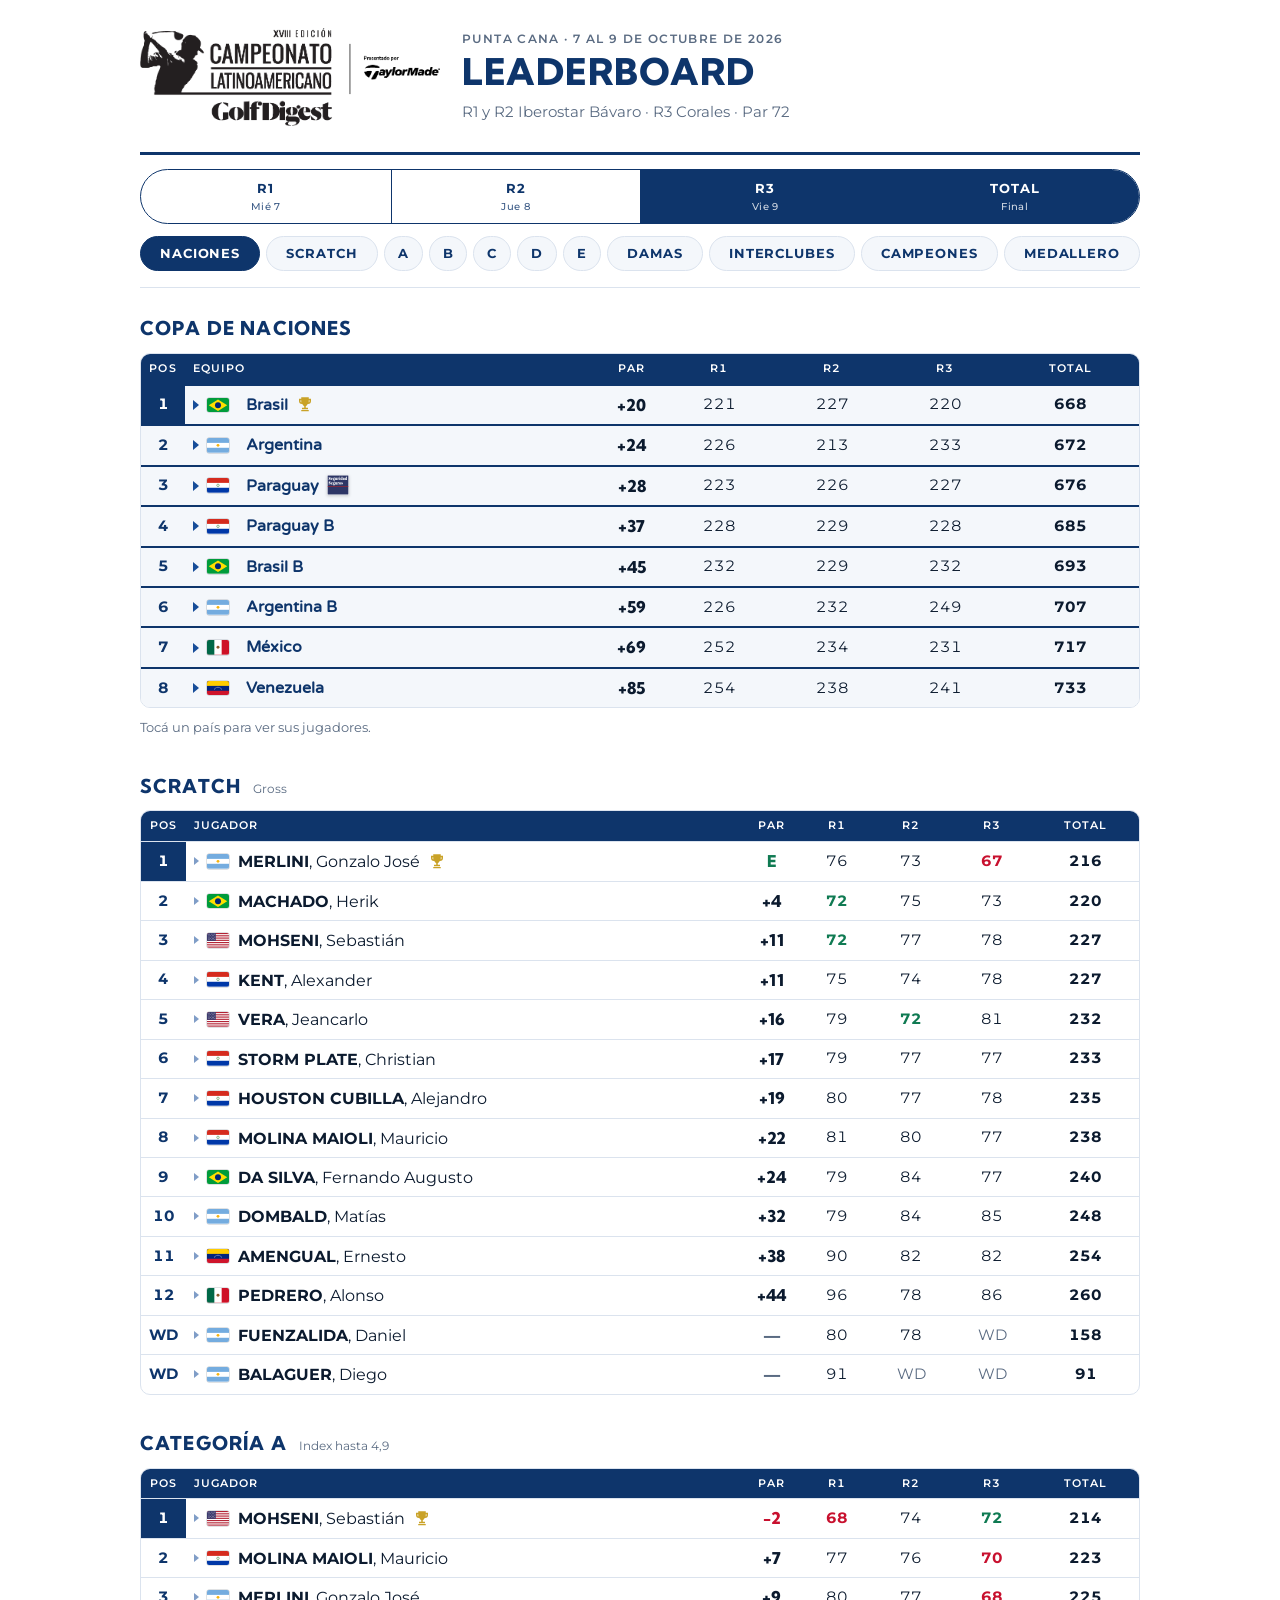
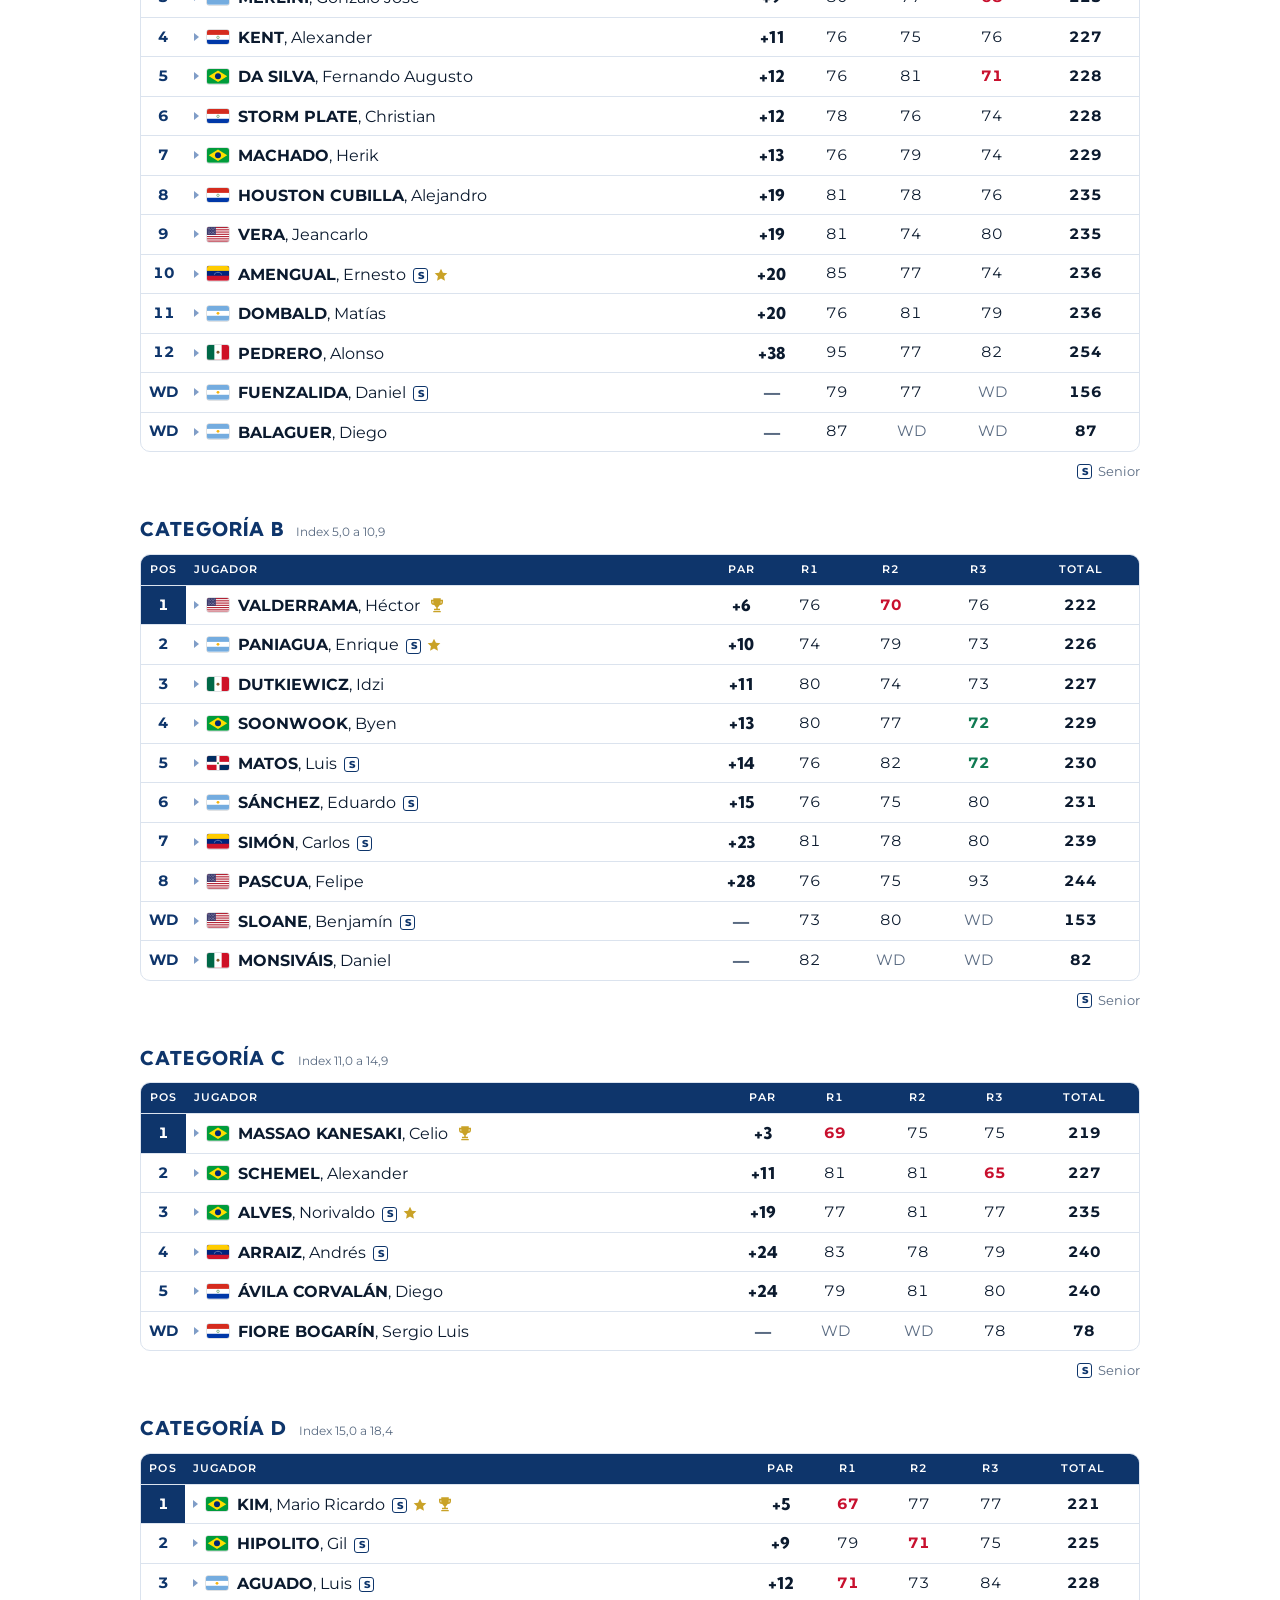
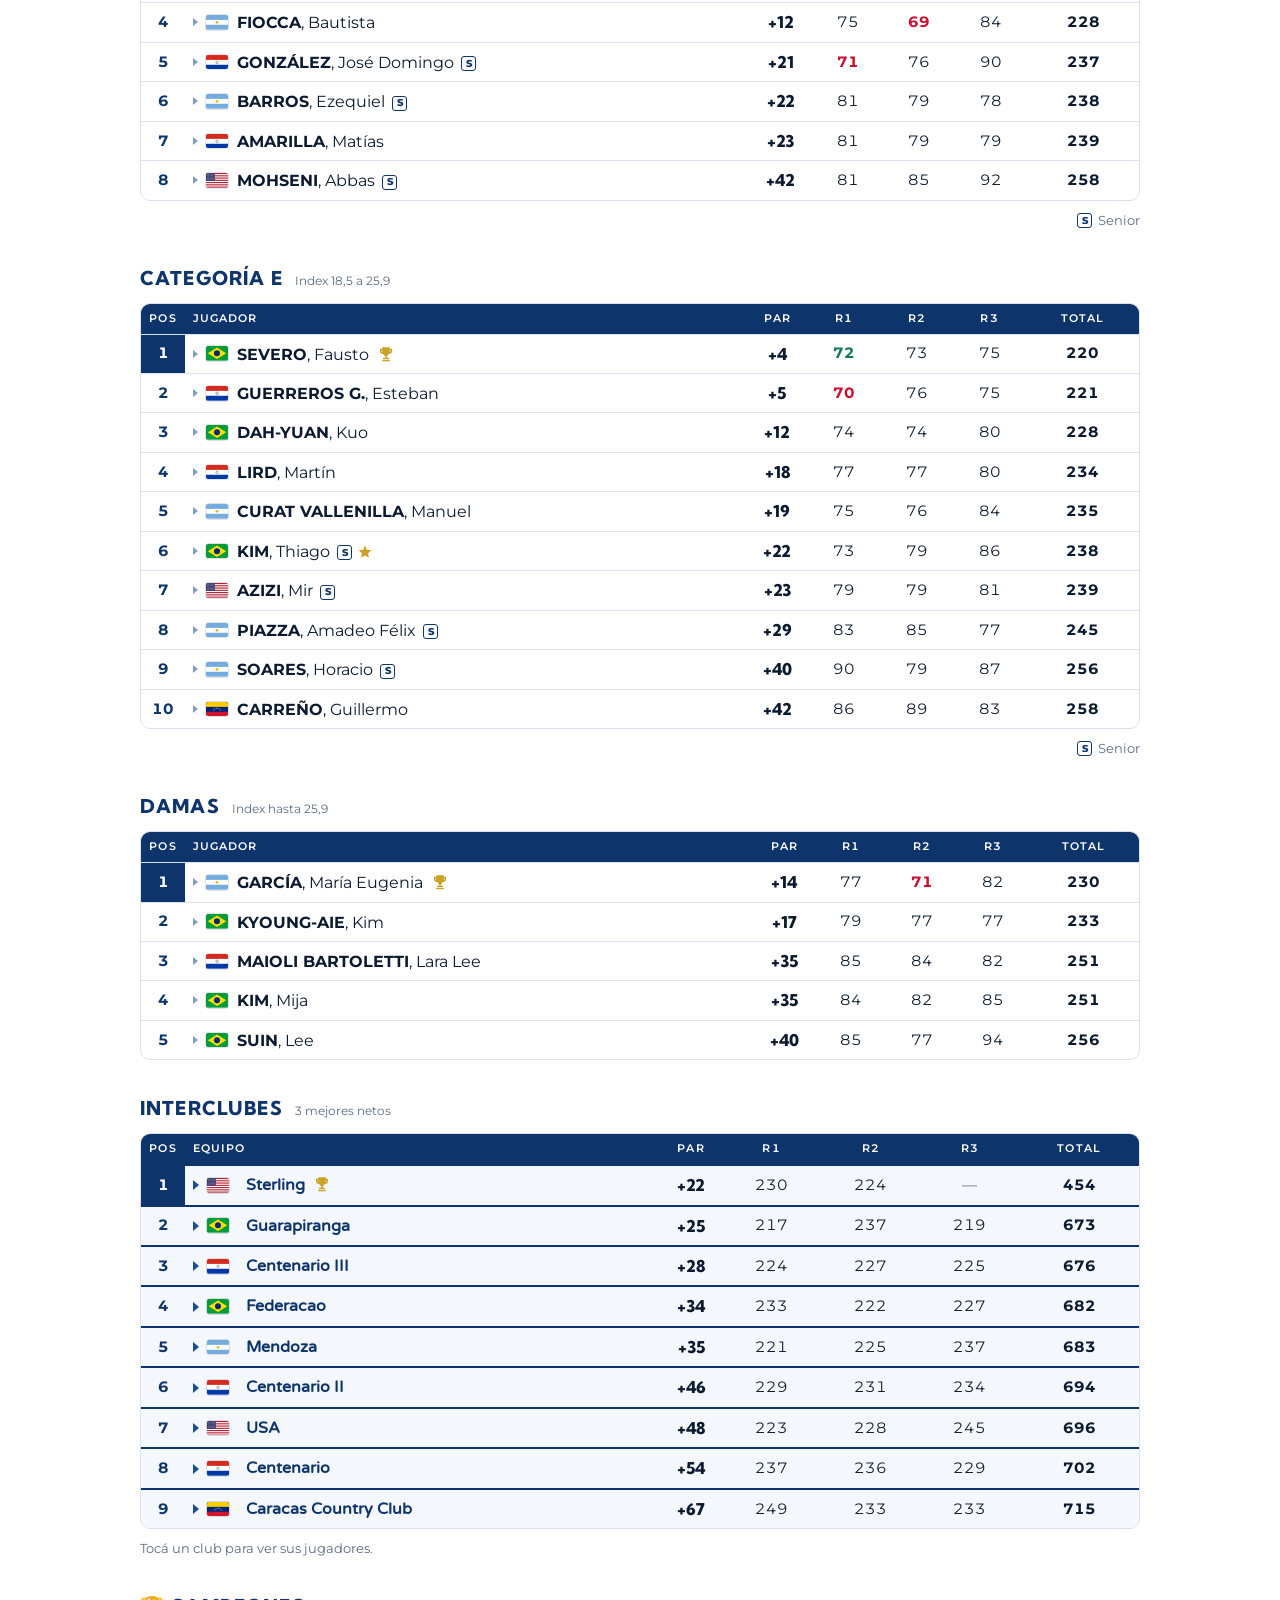
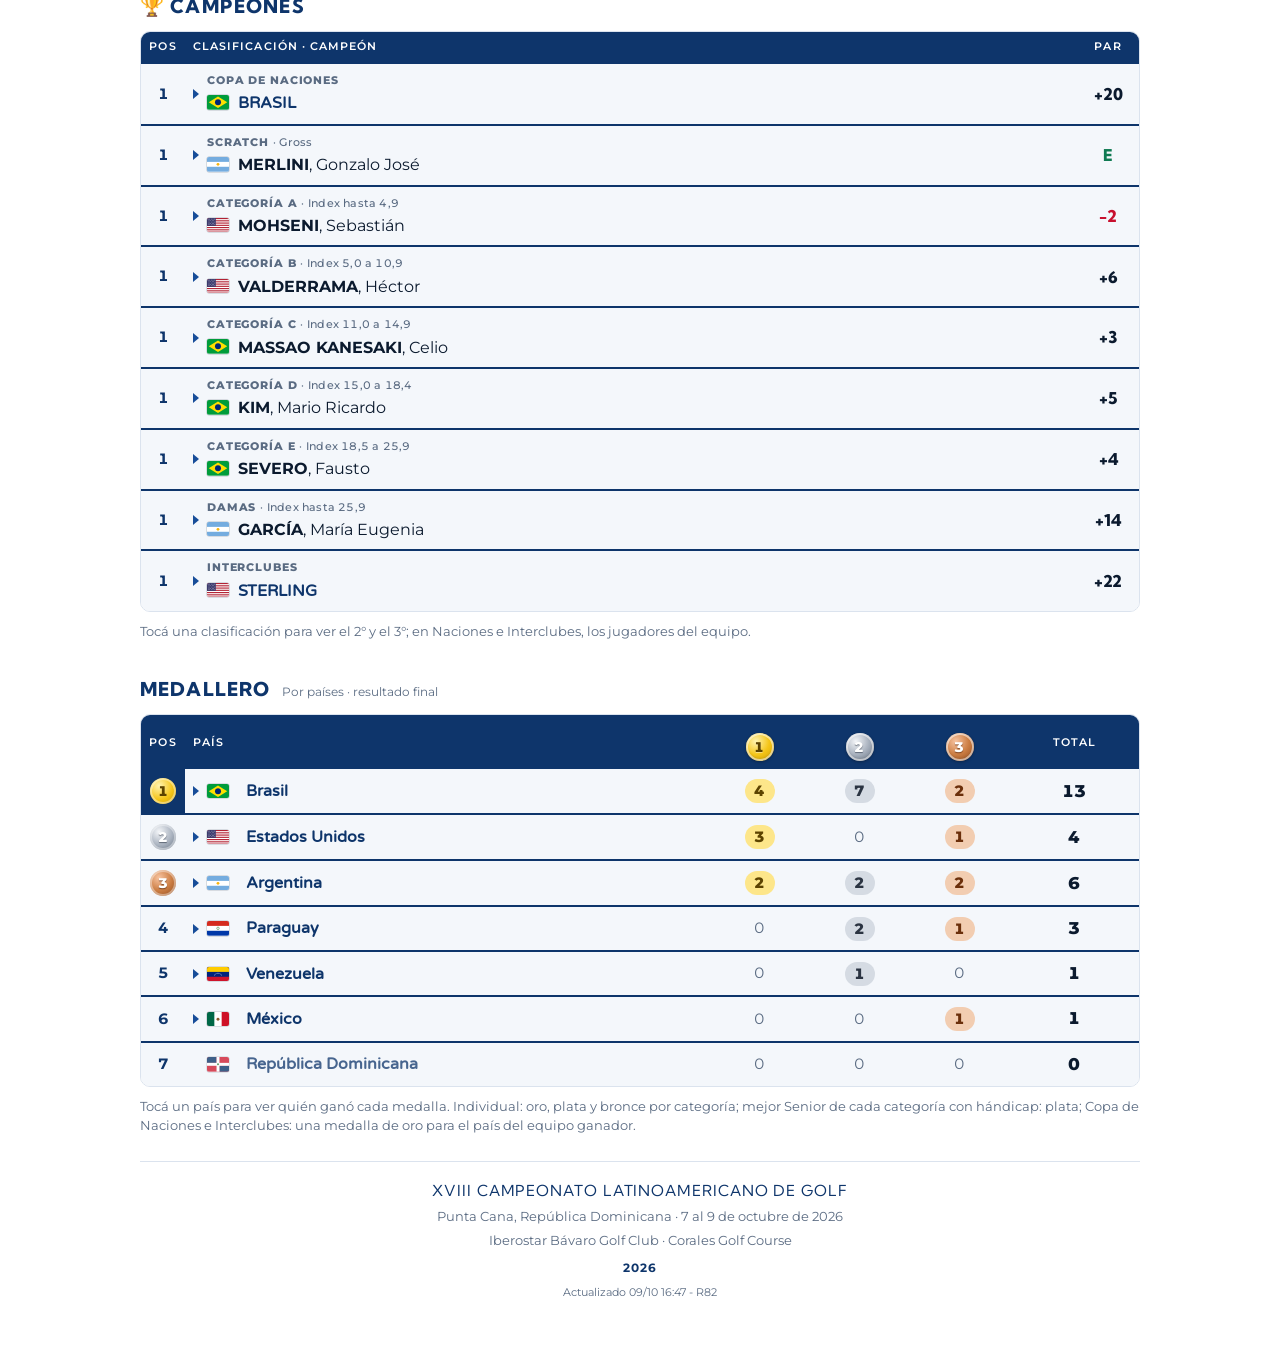
==== commit 915208e9: "Torneo cerrado: R3 completa, resultados finales y Campeones Co-Authored-By: Claude Opus 5.5 <noreply" ====
--- a/index.html
+++ b/index.html
@@ -638,7 +638,7 @@
   for (const c of CATS){ const rows = R.filter(p => p.cat === c); b.push(sec('cat-'+c, c === 'Damas' ? 'Damas' : 'Categoría ' + c, RANGE[c], playerTable(rows,'n', c !== 'Damas', c) + (c !== 'Damas' && rows.some(p => p.sr) ? '<p class="note leg"><span class="sr" aria-hidden="true">S</span> Senior</p>' : ''))); }
   b.push(sec('interclubes','Interclubes','3 mejores netos', teamTable(group('club'),'club','c') + '<p class="note">Tocá un club para ver sus jugadores.</p>'));
   b.push(sec('campeones', FINAL() ? '🏆 Campeones' : 'Resultados', FINAL() ? '' : 'Posiciones provisorias', champTable() + '<p class="note">Tocá una clasificación para ver el 2° y el 3°; en Naciones e Interclubes, los jugadores del equipo.</p>'));
-  b.push(sec('medallero','Medallero','Por países · provisorio hasta el cierre', medalTable() + '<p class="note">Tocá un país para ver quién ganó cada medalla. Individual: oro, plata y bronce por categoría; mejor Senior de cada categoría con hándicap: plata; Copa de Naciones e Interclubes: una medalla de oro para el país del equipo ganador.</p>'));
+  b.push(sec('medallero','Medallero',FINAL() ? 'Por países · resultado final' : 'Por países · provisorio hasta el cierre', medalTable() + '<p class="note">Tocá un país para ver quién ganó cada medalla. Individual: oro, plata y bronce por categoría; mejor Senior de cada categoría con hándicap: plata; Copa de Naciones e Interclubes: una medalla de oro para el país del equipo ganador.</p>'));
   document.getElementById('boards').innerHTML = b.join('');
   { const na = document.querySelector('.cnav a[href="#campeones"]'); if (na) na.textContent = FINAL() ? 'Campeones' : 'Resultados'; }
   fitCards();
@@ -724,7 +724,7 @@
 
 
 /* --- datos publicados --- */
-const PUB = {"p":[["Nombre Completo","Name","Last Name","Senior","Country","Flag","Equipo Nación","Scratch","Equipo Interclub","Categoría","Hcp Iberostar","Hcp Corales"],["MACHADO, Herik","Herik","MACHADO","","Brasil","🇧🇷","Brasil","TRUE","","A","-4","-1"],["MERLINI, Gonzalo José","Gonzalo","MERLINI","","Argentina","🇦🇷","Argentina","TRUE","","A","-4","-1"],["VERA, Jeancarlo","Jeancarlo","VERA","","Estados Unidos","🇺🇸","","","Sterling","A","-2","1"],["HOUSTON CUBILLA, Alejandro","Alejandro","HOUSTON","","Paraguay","🇵🇾","Paraguay B","TRUE","Centenario II","A","-1","2"],["KENT, Alexander","Alexander","KENT","","Paraguay","🇵🇾","Paraguay","TRUE","Centenario III","A","-1","2"],["STORM PLATE, Christian","Christian","STORM","","Paraguay","🇵🇾","Paraguay","","Centenario III","A","1","3"],["PEDRERO, Alonso","Alonso","PEDRERO","","Mexico","🇲🇽","México","TRUE","","A","1","4"],["FUENZALIDA, Daniel","Daniel","FUENZALIDA","✔","Argentina","🇦🇷","","","Mendoza","A","1","4"],["DA SILVA, Fernando Augusto","Fernando","DA SILVA","","Brasil","🇧🇷","Brasil B","TRUE","","A","3","6"],["DOMBALD, Matías","Matías","DOMBALD","","Argentina","🇦🇷","Argentina B","TRUE","","A","3","6"],["BALAGUER, Diego","Diego","BALAGUER","","Argentina","🇦🇷","Argentina B","","","A","4","7"],["MOLINA MAIOLI, Mauricio","Mauricio","MOLINA","","Paraguay","🇵🇾","Paraguay B","","Centenario","A","4","7"],["MOHSENI, Sebastián","Sebastián","MOHSENI","","Estados Unidos","🇺🇸","","","USA","A","4","7"],["AMENGUAL, Ernesto","Ernesto","AMENGUAL","✔","Venezuela","🇻🇪","Venezuela","TRUE","Caracas Country Club","A","5","8"],["MATOS, Luis","Luis","MATOS","✔","República Dominicana","🇩🇴","México","","","B","3","4"],["MONSIVÁIS, Daniel","Daniel","MONSIVÁIS","","Mexico","🇲🇽","México","","","B","4","5"],["SÁNCHEZ, Eduardo","Eduardo","SÁNCHEZ","✔","Argentina","🇦🇷","Argentina B","","Mendoza","B","4","5"],["SLOANE, Benjamín","Benjamín","SLOANE","✔","Estados Unidos","🇺🇸","","","Sterling","B","5","6"],["SIMÓN, Carlos","Carlos","SIMÓN","✔","Venezuela","🇻🇪","Venezuela","","Caracas Country Club","B","6","7"],["PASCUA, Felipe","Felipe","PASCUA","","Estados Unidos","🇺🇸","","","USA","B","6","7"],["SOONWOOK, Byen","Byen","SOONWOOK","","Brasil","🇧🇷","Brasil","","Federacao","B","6","8"],["GARCÍA, María Eugenia","María","GARCÍA","","Argentina","🇦🇷","Argentina","","","Damas","4","5"],["VALDERRAMA, Héctor","Héctor","VALDERRAMA","","Estados Unidos","🇺🇸","","","Sterling","B","7","8"],["PANIAGUA, Enrique","Enrique","PANIAGUA","✔","Argentina","🇦🇷","","","Mendoza","B","8","10"],["DUTKIEWICZ, Idzi","Idzi","DUTKIEWICZ","","Mexico","🇲🇽","México","","","B","8","10"],["ÁVILA CORVALÁN, Diego","Diego","ÁVILA","","Paraguay","🇵🇾","Paraguay","","Centenario","C","9","6"],["ALVES, Norivaldo","Norivaldo","ALVES","✔","Brasil","🇧🇷","","","Guarapiranga","C","9","7"],["MAIOLI BARTOLETTI, Lara Lee","Lara","MAIOLI","","Paraguay","🇵🇾","","","Centenario","Damas","6","7"],["MASSAO KANESAKI, Celio","Celio","MASSAO","","Brasil","🇧🇷","Brasil","","","C","11","8"],["ARRAIZ, Andrés","Andrés","ARRAIZ","✔","Venezuela","🇻🇪","Venezuela","","Caracas Country Club","C","11","9"],["KYOUNG-AIE, Kim","Kim","KYOUNG-AIE","✔","Brasil","🇧🇷","","","","Damas","8","9"],["FIORE BOGARÍN, Sergio Luis","Sergio","FIORE","","Paraguay","🇵🇾","","","Centenario II","C","12","9"],["SCHEMEL, Alexander","Alexander","SCHEMEL","","Brasil","🇧🇷","","","Guarapiranga","C","12","9"],["KIM, Mija","Mija","KIM","","Brasil","🇧🇷","Brasil B","","Federacao","Damas","9","10"],["FIOCCA, Bautista","Bautista","FIOCCA","","Argentina","🇦🇷","Argentina","","","D","13","10"],["BARROS, Ezequiel","Ezequiel","BARROS","✔","Argentina","🇦🇷","","","","D","14","11"],["AMARILLA, Matías","Matías","AMARILLA","","Paraguay","🇵🇾","","","Centenario","D","14","11"],["MOHSENI, Abbas","Abbas","MOHSENI","✔","Estados Unidos","🇺🇸","","","USA","D","14","12"],["AGUADO, Luis","Luis","AGUADO","✔","Argentina","🇦🇷","Argentina B","","Mendoza","D","14","12"],["KIM, Mario Ricardo","Mario","KIM","✔","Brasil","🇧🇷","","","Guarapiranga","D","15","12"],["GONZÁLEZ, José Domingo","José","GONZÁLEZ","✔","Paraguay","🇵🇾","Paraguay B","","Centenario II","D","15","12"],["SUIN, Lee","Lee","SUIN","","Brasil","🇧🇷","Brasil","","","Damas","12","13"],["HIPOLITO, Gil","Gil","HIPOLITO","✔","Brasil","🇧🇷","Brasil B","","Federacao","D","16","13"],["GUERREROS G., Esteban","Esteban","GUERREROS","","Paraguay","🇵🇾","Paraguay","","Centenario III","E","16","14"],["DAH-YUAN, Kuo","Kuo","DAH-YUAN","","Brasil","🇧🇷","Brasil B","","Federacao","E","17","14"],["KIM, Thiago","Thiago","KIM","✔","Brasil","🇧🇷","","","Guarapiranga","E","17","14"],["SEVERO, Fausto","Fausto","SEVERO","","Brasil","🇧🇷","","","","E","17","14"],["AZIZI, Mir","Mir","AZIZI","✔","Estados Unidos","🇺🇸","","","USA","E","17","14"],["LIRD, Martín","Martín","LIRD","","Paraguay","🇵🇾","Paraguay B","","Centenario II","E","18","15"],["CURAT VALLENILLA, Manuel","Manuel","CURAT","","Argentina","🇦🇷","Argentina","","","E","18","16"],["PIAZZA, Amadeo Félix","Amadeo","PIAZZA","✔","Argentina","🇦🇷","","","","E","19","16"],["CARREÑO, Guillermo","Guillermo","CARREÑO","","Venezuela","🇻🇪","Venezuela","","Caracas Country Club","E","24","21"],["SOARES, Horacio","Horacio","SOARES","✔","Argentina","🇦🇷","","","","E","24","21"]],"r":[["Resultados"],[""],["Ronda","Jugador (Nombre Completo)","Salida","Hora","1","2","3","4","5","6","7","8","9","10","11","12","13","14","15","16","17","18","Ida","Vuelta","Gross","Estado","Index ronda","Index usado","Hcp base"],["Par","Iberostar","","","4","3","4","4","5","4","4","3","5","4","3","4","5","4","4","3","5","4"],["Par","Corales","","","4","3","4","5","4","4","5","4","3","4","3","5","4","5","4","4","3","4"],["R1","KENT, Alexander","","","4","3","4","4","6","5","4","3","5","5","3","4","5","4","4","3","5","4","","","75","","","",""],["R1","PEDRERO, Alonso","","","5","5","6","6","6","5","3","5","6","7","3","4","7","7","5","4","7","5","","","96","","","",""],["R1","MERLINI, Gonzalo José","","","4","4","4","5","4","4","4","5","5","4","3","5","3","5","5","3","5","4","","","76","","","",""],["R1","MACHADO, Herik","","","4","2","5","4","4","3","4","4","4","5","4","4","4","4","4","5","4","4","","","72","","","",""],["R1","MOLINA MAIOLI, Mauricio","","","5","5","5","4","4","5","4","4","6","6","3","4","6","4","4","3","5","4","","","81","","","",""],["R1","LIRD, Martín","","","7","3","6","6","5","5","5","5","5","6","4","6","6","6","5","6","5","4","","","95","","","",""],["R1","CURAT VALLENILLA, Manuel","","","4","4","6","6","9","5","5","4","6","5","2","5","7","5","4","4","8","4","","","93","","","",""],["R1","AMARILLA, Matías","","","5","5","4","3","6","5","7","3","6","7","6","5","5","6","5","4","8","5","","","95","","","",""],["R1","GUERREROS G., Esteban","","","4","4","4","5","7","4","4","4","6","5","5","5","6","4","5","2","7","5","","","86","","","",""],["R1","CARREÑO, Guillermo","","","6","6","6","6","6","6","6","5","7","6","6","7","6","7","6","5","7","6","","","110","","","",""],["R1","AMENGUAL, Ernesto","","","4","4","4","5","6","6","5","4","5","7","4","4","4","5","4","6","9","4","","","90","","","",""],["R1","HOUSTON CUBILLA, Alejandro","","","4","3","5","5","6","6","4","3","5","4","4","5","4","5","4","3","6","4","","","80","","","",""],["R1","MOHSENI, Sebastián","","","4","4","4","3","6","4","4","3","5","4","3","4","4","4","4","3","5","4","","","72","","","",""],["R1","SLOANE, Benjamín","","","5","3","4","5","5","4","4","3","5","5","5","4","5","5","3","4","5","4","","","78","","","",""],["R1","PASCUA, Felipe","","","5","4","4","5","4","5","4","2","5","4","5","5","5","6","5","4","6","4","","","82","","","",""],["R1","DOMBALD, Matías","","","4","3","4","5","4","4","4","3","6","5","5","5","5","5","4","3","5","5","","","79","","","",""],["R1","DA SILVA, Fernando Augusto","","","4","4","5","6","5","5","4","3","5","5","5","3","5","5","4","2","5","4","","","79","","","",""],["R1","SOONWOOK, Byen","","","4","5","5","5","5","4","4","6","5","8","4","4","6","5","4","3","5","4","","","86","","","",""],["R1","DAH-YUAN, Kuo","","","3","5","5","6","6","5","5","4","6","4","5","5","5","6","5","4","6","6","","","91","","","",""],["R1","KIM, Mario Ricardo","","","4","5","4","6","4","7","3","3","5","4","5","4","5","5","4","4","6","4","","","82","","","",""],["R1","KIM, Thiago","","","5","4","5","5","7","4","5","4","6","4","4","6","7","5","4","3","7","5","","","90","","","",""],["R1","STORM PLATE, Christian","","","4","5","6","5","4","6","4","4","6","5","3","3","4","5","4","2","5","4","","","79","","","",""],["R1","BALAGUER, Diego","","","5","4","5","6","8","4","4","5","7","6","4","4","6","5","5","4","5","4","","","91","","","",""],["R1","DUTKIEWICZ, Idzi","","","4","4","5","6","6","5","4","3","5","7","3","4","5","6","4","4","8","5","","","88","","","",""],["R1","VERA, Jeancarlo","","","4","3","4","4","6","4","4","4","5","4","3","4","5","6","4","6","5","4","","","79","","","",""],["R1","VALDERRAMA, Héctor","","","5","2","4","5","5","4","4","3","5","6","4","4","6","6","5","4","7","4","","","83","","","",""],["R1","AZIZI, Mir","","","5","3","7","7","6","5","5","4","7","5","4","7","7","5","6","3","5","5","","","96","","","",""],["R1","MOHSENI, Abbas","","","7","4","4","5","5","5","4","4","6","5","5","6","5","5","7","4","8","6","","","95","","","",""],["R1","MONSIVÁIS, Daniel","","","4","3","4","7","5","6","4","3","5","4","3","4","5","5","9","5","5","5","","","86","","","",""],["R1","SIMÓN, Carlos","","","4","4","4","5","7","5","5","4","5","4","4","6","5","5","5","4","6","5","","","87","","","",""],["R1","ÁVILA CORVALÁN, Diego","","","6","4","5","4","5","5","4","4","6","4","5","6","5","5","4","3","8","5","","","88","","","",""],["R1","HIPOLITO, Gil","","","5","3","5","7","5","5","6","5","6","4","4","5","7","5","6","4","7","6","","","95","","","",""],["R1","FUENZALIDA, Daniel","","","4","3","5","4","6","4","5","4","5","4","4","4","5","5","4","3","6","5","","","80","","","",""],["R1","PANIAGUA, Enrique","","","4","4","5","5","6","4","4","5","6","4","3","4","5","6","4","4","5","4","","","82","","","",""],["R1","SÁNCHEZ, Eduardo","","","4","5","4","5","6","5","4","3","6","4","5","5","4","4","5","3","4","4","","","80","","","",""],["R1","MATOS, Luis","","","3","4","4","4","5","4","6","4","5","5","4","4","5","4","4","5","5","4","","","79","","","",""],["R1","SEVERO, Fausto","","","6","3","4","5","5","4","5","4","6","4","5","6","5","5","5","5","6","6","","","89","","","",""],["R1","SCHEMEL, Alexander","","","4","4","4","6","6","5","7","3","7","4","5","6","7","6","4","5","5","5","","","93","","","",""],["R1","ARRAIZ, Andrés","","","6","5","4","5","7","6","5","4","5","5","4","5","7","5","5","4","7","5","","","94","","","",""],["R1","ALVES, Norivaldo","","","5","5","7","5","7","5","4","5","6","4","2","3","6","6","4","4","4","4","","","86","","","",""],["R1","GARCÍA, María Eugenia","","","4","3","5","5","6","4","4","5","5","5","4","4","5","5","4","3","5","5","","","81","","","",""],["R1","MASSAO KANESAKI, Celio","","","5","3","4","5","5","5","4","3","5","7","4","5","5","4","3","3","6","4","","","80","","","",""],["R1","GONZÁLEZ, José Domingo","","","6","3","6","5","6","5","4","3","5","5","3","4","8","5","4","4","5","5","","","86","","","",""],["R1","FIOCCA, Bautista","","","6","3","4","6","4","5","5","4","5","5","4","4","5","5","8","4","6","5","","","88","","","",""],["R1","FIORE BOGARÍN, Sergio Luis","","","","","","","","","","","","","","","","","","","","","","","","WD","","",""],["R1","AGUADO, Luis","","","4","3","4","6","5","4","5","4","4","5","4","6","5","6","4","3","8","5","","","85","","","",""],["R1","BARROS, Ezequiel","","","7","5","5","5","7","5","4","4","5","3","5","5","6","6","3","6","8","6","","","95","","","",""],["R1","PIAZZA, Amadeo Félix","","","6","4","6","8","8","5","5","5","6","5","4","6","6","6","5","4","6","7","","","102","","","",""],["R1","SOARES, Horacio","","","7","5","5","7","7","6","5","4","10","6","4","7","6","6","5","9","8","7","","","114","","","",""],["R1","KIM, Mija","","","5","3","6","6","6","5","4","5","5","7","3","8","6","5","4","3","6","6","","","93","","","",""],["R1","KYOUNG-AIE, Kim","","","7","4","4","4","5","4","5","4","5","4","5","4","5","7","5","4","5","6","","","87","","","",""],["R1","MAIOLI BARTOLETTI, Lara Lee","","","5","4","5","5","8","5","4","4","7","5","4","5","7","6","3","3","6","5","","","91","","","",""],["R1","SUIN, Lee","","","5","3","7","5","7","7","5","3","7","6","4","6","6","5","5","4","7","5","","","97","","","",""],["R2","PIAZZA, Amadeo Félix","","","5","5","5","7","6","7","6","5","6","7","5","5","6","6","5","5","6","7","","","104","","","",""],["R2","SOARES, Horacio","","","7","4","5","5","6","5","5","3","9","6","5","5","7","8","5","7","5","6","","","103","","","",""],["R2","BARROS, Ezequiel","","","5","5","4","5","6","5","7","5","6","5","4","4","6","5","5","4","6","6","","","93","","","",""],["R2","FIORE BOGARÍN, Sergio Luis","","","","","","","","","","","","","","","","","","","","","","","","WD","","",""],["R2","MONSIVÁIS, Daniel","","","","","","","","","","","","","","","","","","","","","","","","WD","","",""],["R2","KIM, Mija","","","5","5","4","4","8","5","5","2","7","6","4","5","5","6","6","4","5","5","","","91","","","",""],["R2","KYOUNG-AIE, Kim","","","5","4","4","5","5","3","5","2","5","4","4","5","8","5","5","4","6","6","","","85","","","",""],["R2","SUIN, Lee","","","4","3","5","5","6","6","4","3","7","5","4","5","6","5","5","4","6","6","","","89","","","",""],["R2","HIPOLITO, Gil","","","4","4","4","6","4","6","4","5","6","5","6","5","6","5","5","3","5","4","","","87","","","",""],["R2","MASSAO KANESAKI, Celio","","","4","5","5","7","5","6","4","3","5","5","4","4","6","4","5","5","5","4","","","86","","","",""],["R2","ÁVILA CORVALÁN, Diego","","","4","4","4","4","7","4","5","4","6","6","4","5","6","5","5","7","5","5","","","90","","","",""],["R2","KENT, Alexander","","","4","3","5","3","4","5","5","3","7","4","4","3","4","5","3","3","5","4","","","74","","","",""],["R2","AMENGUAL, Ernesto","","","4","4","3","4","6","4","5","5","6","5","4","4","5","4","6","4","5","4","","","82","","","",""],["R2","DOMBALD, Matías","","","4","3","5","6","4","5","5","4","7","4","4","4","5","6","4","4","5","5","","","84","","","",""],["R2","AZIZI, Mir","","","7","3","4","5","7","5","7","3","7","5","4","5","6","7","3","4","6","8","","","96","","","",""],["R2","MOHSENI, Abbas","","","6","4","7","7","7","6","5","5","6","6","4","6","5","5","5","4","5","6","","","99","","","",""],["R2","SLOANE, Benjamín","","","4","5","4","4","7","5","5","3","6","4","4","6","5","5","5","4","5","4","","","85","","","",""],["R2","VERA, Jeancarlo","","","4","4","4","4","6","3","4","3","6","4","4","4","3","4","4","2","4","5","","","72","","","",""],["R2","VALDERRAMA, Héctor","","","5","4","5","4","6","4","4","3","5","3","3","4","6","5","4","3","5","4","","","77","","","",""],["R2","PASCUA, Felipe","","","3","4","4","6","5","4","3","5","6","4","5","5","6","4","4","4","5","4","","","81","","","",""],["R2","MOHSENI, Sebastián","","","4","4","3","5","5","4","4","4","7","4","2","5","5","5","4","3","4","5","","","77","","","",""],["R2","DA SILVA, Fernando Augusto","","","4","5","4","6","5","5","4","4","5","5","4","5","4","5","4","5","5","5","","","84","","","",""],["R2","MERLINI, Gonzalo José","","","4","3","3","4","5","5","4","3","5","5","3","5","4","5","4","3","5","3","","","73","","","",""],["R2","PEDRERO, Alonso","","","4","3","4","3","4","5","3","3","8","6","3","4","6","5","5","3","5","4","","","78","","","",""],["R2","MACHADO, Herik","","","4","4","4","4","4","3","4","4","5","5","4","6","4","4","4","4","4","4","","","75","","","",""],["R2","HOUSTON CUBILLA, Alejandro","","","4","5","6","4","5","4","4","3","5","4","5","3","5","4","4","4","4","4","","","77","","","",""],["R2","STORM PLATE, Christian","","","4","2","5","5","5","4","3","4","6","4","4","4","4","4","5","5","5","4","","","77","","","",""],["R2","BALAGUER, Diego","","","","","","","","","","","","","","","","","","","","","","","","WD","","",""],["R2","DUTKIEWICZ, Idzi","","","4","3","4","5","5","5","4","3","6","4","3","5","5","4","4","6","7","5","","","82","","","",""],["R2","GONZÁLEZ, José Domingo","","","6","4","5","5","7","4","5","3","9","4","4","6","6","5","4","4","6","4","","","91","","","",""],["R2","FIOCCA, Bautista","","","4","3","4","5","5","4","4","4","7","5","4","4","5","6","4","6","4","4","","","82","","","",""],["R2","KIM, Mario Ricardo","","","5","4","5","5","4","5","4","6","5","4","6","4","5","5","7","5","6","5","","","90","","","",""],["R2","KIM, Thiago","","","5","5","4","5","6","4","4","3","7","6","3","7","6","6","6","7","6","6","","","96","","","",""],["R2","AMARILLA, Matías","","","4","4","5","5","5","4","5","4","6","5","3","4","8","5","6","5","10","5","","","93","","","",""],["R2","GUERREROS G., Esteban","","","5","5","5","7","6","6","5","3","7","5","3","4","4","5","6","5","7","4","","","92","","","",""],["R2","ALVES, Norivaldo","","","4","3","4","5","5","4","5","4","6","9","4","5","6","4","6","4","8","4","","","90","","","",""],["R2","SEVERO, Fausto","","","5","5","4","5","6","5","4","6","6","4","4","5","6","6","5","3","5","6","","","90","","","",""],["R2","MOLINA MAIOLI, Mauricio","","","4","4","3","5","5","4","5","4","6","4","4","5","5","4","6","2","5","5","","","80","","","",""],["R2","LIRD, Martín","","","7","4","4","5","5","4","6","4","7","4","5","7","6","6","4","3","5","9","","","95","","","",""],["R2","AGUADO, Luis","","","5","4","5","6","7","4","4","4","6","3","4","6","5","5","5","3","6","5","","","87","","","",""],["R2","SCHEMEL, Alexander","","","6","4","4","5","5","8","4","3","7","5","4","6","5","6","6","3","6","6","","","93","","","",""],["R2","SIMÓN, Carlos","","","5","3","4","6","6","5","4","2","6","5","4","4","5","6","5","2","6","6","","","84","","","",""],["R2","ARRAIZ, Andrés","","","4","3","5","4","6","5","4","4","7","4","4","7","6","6","5","3","5","7","","","89","","","",""],["R2","MAIOLI BARTOLETTI, Lara Lee","","","5","3","5","6","6","6","5","4","6","6","3","5","6","5","4","2","7","6","","","90","","","",""],["R2","GARCÍA, María Eugenia","","","5","3","4","4","7","3","4","3","4","5","4","4","5","4","4","3","5","4","","","75","","","",""],["R2","CURAT VALLENILLA, Manuel","","","4","3","5","5","7","5","4","4","6","7","4","7","5","7","6","6","4","5","","","94","","","",""],["R2","CARREÑO, Guillermo","","","5","4","5","7","8","5","5","4","6","8","4","8","9","7","6","6","9","7","","","113","","","",""],["R2","SOONWOOK, Byen","","","3","4","4","4","4","5","5","3","6","4","4","5","6","5","4","6","5","6","","","83","","","",""],["R2","DAH-YUAN, Kuo","","","4","4","4","5","5","4","8","3","7","6","3","5","6","5","5","4","5","8","","","91","","","",""],["R2","FUENZALIDA, Daniel","","","3","3","4","4","5","5","3","4","5","4","3","3","4","5","5","5","9","4","","","78","","","",""],["R2","PANIAGUA, Enrique","","","4","5","4","5","5","5","4","4","7","4","3","4","5","6","5","6","6","5","","","87","","","",""],["R2","SÁNCHEZ, Eduardo","","","4","3","4","4","8","5","4","3","5","4","5","5","4","5","4","3","5","4","","","79","","","",""],["R2","MATOS, Luis","","","4","6","4","4","5","6","5","3","5","4","4","3","6","5","7","5","4","5","","","85","","","",""],["R3","AMARILLA, Matías","","","5","5","4","5","6","6","7","4","4","4","5","5","4","6","5","4","4","7","","","90","","","",""],["R3","AZIZI, Mir","","","6","4","6","6","4","5","6","6","4","5","4","6","6","8","4","6","4","5","","","95","","","",""],["R3","BARROS, Ezequiel","","","6","4","6","6","5","4","7","4","4","5","3","6","5","6","5","5","3","5","","","89","","","",""],["R3","CARREÑO, Guillermo","","","5","5","6","8","6","5","7","5","4","7","5","6","6","7","7","5","5","5","","","104","","","",""],["R3","FIORE BOGARÍN, Sergio Luis","","","5","5","5","5","4","3","5","5","3","5","3","6","6","5","6","5","5","6","","","87","","","",""],["R3","HIPOLITO, Gil","","","5","3","4","6","5","4","6","5","5","5","4","5","5","7","5","5","4","5","","","88","","","",""],["R3","MOHSENI, Abbas","","","5","5","6","6","5","5","7","7","7","5","4","5","7","6","7","7","4","6","","","104","","","",""],["R3","PIAZZA, Amadeo Félix","","","6","4","8","7","5","5","6","5","4","5","4","4","6","6","6","4","4","4","","","93","","","",""],["R3","SCHEMEL, Alexander","","","5","4","5","5","4","4","4","4","3","3","3","5","4","6","4","4","3","4","","","74","","","",""],["R3","SOARES, Horacio","","","8","6","7","7","5","6","6","6","4","6","7","4","6","6","7","5","6","6","","","108","","","",""],["R3","KENT, Alexander","","","4","2","4","4","4","5","5","7","4","5","3","6","5","4","4","5","3","4","","","78","","","",""],["R3","MACHADO, Herik","","","4","3","4","5","4","4","4","4","3","5","4","4","4","5","4","4","3","5","","","73","","","",""],["R3","MERLINI, Gonzalo José","","","5","3","4","4","4","3","4","4","3","4","2","5","4","4","4","4","2","4","","","67","","","",""],["R3","MOHSENI, Sebastián","","","4","2","6","4","6","3","6","4","4","4","5","5","4","5","5","4","3","4","","","78","","","",""],["R3","HOUSTON CUBILLA, Alejandro","","","4","3","4","5","5","4","5","4","4","4","5","4","5","5","6","4","3","4","","","78","","","",""],["R3","PEDRERO, Alonso","","","6","5","5","5","6","4","5","6","2","4","3","5","4","5","4","6","5","6","","","86","","","",""],["R3","STORM PLATE, Christian","","","4","5","5","5","4","5","5","5","4","4","3","4","4","5","4","4","3","4","","","77","","","",""],["R3","VERA, Jeancarlo","","","5","3","4","5","4","5","5","4","4","5","3","7","5","5","5","4","3","5","","","81","","","",""],["R3","MOLINA MAIOLI, Mauricio","","","4","4","4","4","4","6","5","5","3","5","3","6","4","5","4","4","3","4","","","77","","","",""],["R3","DOMBALD, Matías","","","5","4","4","7","4","4","6","9","2","5","4","4","4","6","4","5","3","5","","","85","","","",""],["R3","DA SILVA, Fernando Augusto","","","4","3","4","5","4","5","6","4","4","5","4","4","4","5","4","4","3","5","","","77","","","",""],["R3","AMENGUAL, Ernesto","","","3","4","5","6","6","4","5","6","3","5","4","5","5","5","4","5","3","4","","","82","","","",""],["R3","MONSIVÁIS, Daniel","","","","","","","","","","","","","","","","","","","","","","","","WD","","",""],["R3","FUENZALIDA, Daniel","","","","","","","","","","","","","","","","","","","","","","","","WD","","",""],["R3","MATOS, Luis","","","4","3","5","5","4","6","5","3","4","4","3","4","4","6","4","4","3","5","","","76","","","",""],["R3","BALAGUER, Diego","","","","","","","","","","","","","","","","","","","","","","","","WD","","",""],["R3","SIMÓN, Carlos","","","4","3","4","5","6","4","7","6","4","5","3","5","5","7","4","5","6","4","","","87","","","",""],["R3","VALDERRAMA, Héctor","","","5","3","4","5","5","4","6","4","4","6","4","5","6","7","5","4","3","4","","","84","","","",""],["R3","SÁNCHEZ, Eduardo","","","3","5","7","4","4","5","6","6","4","6","2","5","5","5","4","5","4","5","","","85","","","",""],["R3","PASCUA, Felipe","","","6","3","5","6","6","6","7","5","5","5","4","5","6","7","6","5","4","9","","","100","","","",""],["R3","PANIAGUA, Enrique","","","4","2","4","5","5","5","7","5","3","5","3","5","5","5","4","5","5","6","","","83","","","",""],["R3","SLOANE, Benjamín","","","","","","","","","","","","","","","","","","","","","","","","WD","","",""],["R3","DUTKIEWICZ, Idzi","","","4","4","4","7","5","3","6","4","4","6","3","6","5","5","6","5","3","3","","","83","","","",""],["R3","SOONWOOK, Byen","","","5","3","3","6","6","5","6","4","4","5","3","5","4","5","5","3","3","5","","","80","","","",""],["R3","MASSAO KANESAKI, Celio","","","4","3","4","5","6","5","4","6","4","5","4","5","4","7","4","5","3","5","","","83","","","",""],["R3","ALVES, Norivaldo","","","5","3","4","5","6","6","7","4","3","5","3","5","4","6","4","5","4","5","","","84","","","",""],["R3","ÁVILA CORVALÁN, Diego","","","4","3","3","6","6","4","5","7","4","5","4","7","5","6","4","5","4","4","","","86","","","",""],["R3","ARRAIZ, Andrés","","","5","3","4","6","5","4","6","5","5","5","5","5","3","5","5","6","7","4","","","88","","","",""],["R3","FIOCCA, Bautista","","","6","5","6","4","5","6","5","4","6","4","3","6","6","6","5","8","3","6","","","94","","","",""],["R3","AGUADO, Luis","","","6","5","8","6","6","6","5","4","3","8","4","6","6","6","5","4","4","4","","","96","","","",""],["R3","KIM, Mario Ricardo","","","7","3","3","6","4","5","5","4","3","6","4","5","4","7","7","5","4","5","","","87","","","",""],["R3","GONZÁLEZ, José Domingo","","","5","5","6","8","5","4","6","7","5","5","4","8","7","6","6","6","5","4","","","102","","","",""],["R3","SEVERO, Fausto","","","5","3","5","6","5","5","6","5","3","6","4","6","5","6","5","5","4","5","","","89","","","",""],["R3","GUERREROS G., Esteban","","","5","3","4","6","5","4","6","4","3","6","3","6","6","8","6","5","4","5","","","89","","","",""],["R3","DAH-YUAN, Kuo","","","7","5","5","6","6","5","6","7","4","4","4","5","4","6","4","6","4","6","","","94","","","",""],["R3","CURAT VALLENILLA, Manuel","","","5","3","6","6","7","5","8","3","5","6","4","6","6","7","5","6","5","7","","","100","","","",""],["R3","KIM, Thiago","","","5","5","7","7","5","5","6","5","6","5","3","6","7","8","5","5","4","6","","","100","","","",""],["R3","LIRD, Martín","","","5","3","8","7","6","4","5","5","6","5","3","7","7","6","5","5","3","5","","","95","","","",""],["R3","MAIOLI BARTOLETTI, Lara Lee","","","5","3","5","7","5","5","5","5","5","7","3","5","5","6","6","4","4","4","","","89","","","",""]],"at":"09/10 16:41 - R81","max":3};
+const PUB = {"p":[["Nombre Completo","Name","Last Name","Senior","Country","Flag","Equipo Nación","Scratch","Equipo Interclub","Categoría","Hcp Iberostar","Hcp Corales"],["MACHADO, Herik","Herik","MACHADO","","Brasil","🇧🇷","Brasil","TRUE","","A","-4","-1"],["MERLINI, Gonzalo José","Gonzalo","MERLINI","","Argentina","🇦🇷","Argentina","TRUE","","A","-4","-1"],["VERA, Jeancarlo","Jeancarlo","VERA","","Estados Unidos","🇺🇸","","","Sterling","A","-2","1"],["HOUSTON CUBILLA, Alejandro","Alejandro","HOUSTON","","Paraguay","🇵🇾","Paraguay B","TRUE","Centenario II","A","-1","2"],["KENT, Alexander","Alexander","KENT","","Paraguay","🇵🇾","Paraguay","TRUE","Centenario III","A","-1","2"],["STORM PLATE, Christian","Christian","STORM","","Paraguay","🇵🇾","Paraguay","","Centenario III","A","1","3"],["PEDRERO, Alonso","Alonso","PEDRERO","","Mexico","🇲🇽","México","TRUE","","A","1","4"],["FUENZALIDA, Daniel","Daniel","FUENZALIDA","✔","Argentina","🇦🇷","","","Mendoza","A","1","4"],["DA SILVA, Fernando Augusto","Fernando","DA SILVA","","Brasil","🇧🇷","Brasil B","TRUE","","A","3","6"],["DOMBALD, Matías","Matías","DOMBALD","","Argentina","🇦🇷","Argentina B","TRUE","","A","3","6"],["BALAGUER, Diego","Diego","BALAGUER","","Argentina","🇦🇷","Argentina B","","","A","4","7"],["MOLINA MAIOLI, Mauricio","Mauricio","MOLINA","","Paraguay","🇵🇾","Paraguay B","","Centenario","A","4","7"],["MOHSENI, Sebastián","Sebastián","MOHSENI","","Estados Unidos","🇺🇸","","","USA","A","4","7"],["AMENGUAL, Ernesto","Ernesto","AMENGUAL","✔","Venezuela","🇻🇪","Venezuela","TRUE","Caracas Country Club","A","5","8"],["MATOS, Luis","Luis","MATOS","✔","República Dominicana","🇩🇴","México","","","B","3","4"],["MONSIVÁIS, Daniel","Daniel","MONSIVÁIS","","Mexico","🇲🇽","México","","","B","4","5"],["SÁNCHEZ, Eduardo","Eduardo","SÁNCHEZ","✔","Argentina","🇦🇷","Argentina B","","Mendoza","B","4","5"],["SLOANE, Benjamín","Benjamín","SLOANE","✔","Estados Unidos","🇺🇸","","","Sterling","B","5","6"],["SIMÓN, Carlos","Carlos","SIMÓN","✔","Venezuela","🇻🇪","Venezuela","","Caracas Country Club","B","6","7"],["PASCUA, Felipe","Felipe","PASCUA","","Estados Unidos","🇺🇸","","","USA","B","6","7"],["SOONWOOK, Byen","Byen","SOONWOOK","","Brasil","🇧🇷","Brasil","","Federacao","B","6","8"],["GARCÍA, María Eugenia","María","GARCÍA","","Argentina","🇦🇷","Argentina","","","Damas","4","5"],["VALDERRAMA, Héctor","Héctor","VALDERRAMA","","Estados Unidos","🇺🇸","","","Sterling","B","7","8"],["PANIAGUA, Enrique","Enrique","PANIAGUA","✔","Argentina","🇦🇷","","","Mendoza","B","8","10"],["DUTKIEWICZ, Idzi","Idzi","DUTKIEWICZ","","Mexico","🇲🇽","México","","","B","8","10"],["ÁVILA CORVALÁN, Diego","Diego","ÁVILA","","Paraguay","🇵🇾","Paraguay","","Centenario","C","9","6"],["ALVES, Norivaldo","Norivaldo","ALVES","✔","Brasil","🇧🇷","","","Guarapiranga","C","9","7"],["MAIOLI BARTOLETTI, Lara Lee","Lara","MAIOLI","","Paraguay","🇵🇾","","","Centenario","Damas","6","7"],["MASSAO KANESAKI, Celio","Celio","MASSAO","","Brasil","🇧🇷","Brasil","","","C","11","8"],["ARRAIZ, Andrés","Andrés","ARRAIZ","✔","Venezuela","🇻🇪","Venezuela","","Caracas Country Club","C","11","9"],["KYOUNG-AIE, Kim","Kim","KYOUNG-AIE","✔","Brasil","🇧🇷","","","","Damas","8","9"],["FIORE BOGARÍN, Sergio Luis","Sergio","FIORE","","Paraguay","🇵🇾","","","Centenario II","C","12","9"],["SCHEMEL, Alexander","Alexander","SCHEMEL","","Brasil","🇧🇷","","","Guarapiranga","C","12","9"],["KIM, Mija","Mija","KIM","","Brasil","🇧🇷","Brasil B","","Federacao","Damas","9","10"],["FIOCCA, Bautista","Bautista","FIOCCA","","Argentina","🇦🇷","Argentina","","","D","13","10"],["BARROS, Ezequiel","Ezequiel","BARROS","✔","Argentina","🇦🇷","","","","D","14","11"],["AMARILLA, Matías","Matías","AMARILLA","","Paraguay","🇵🇾","","","Centenario","D","14","11"],["MOHSENI, Abbas","Abbas","MOHSENI","✔","Estados Unidos","🇺🇸","","","USA","D","14","12"],["AGUADO, Luis","Luis","AGUADO","✔","Argentina","🇦🇷","Argentina B","","Mendoza","D","14","12"],["KIM, Mario Ricardo","Mario","KIM","✔","Brasil","🇧🇷","","","Guarapiranga","D","15","12"],["GONZÁLEZ, José Domingo","José","GONZÁLEZ","✔","Paraguay","🇵🇾","Paraguay B","","Centenario II","D","15","12"],["SUIN, Lee","Lee","SUIN","","Brasil","🇧🇷","Brasil","","","Damas","12","13"],["HIPOLITO, Gil","Gil","HIPOLITO","✔","Brasil","🇧🇷","Brasil B","","Federacao","D","16","13"],["GUERREROS G., Esteban","Esteban","GUERREROS","","Paraguay","🇵🇾","Paraguay","","Centenario III","E","16","14"],["DAH-YUAN, Kuo","Kuo","DAH-YUAN","","Brasil","🇧🇷","Brasil B","","Federacao","E","17","14"],["KIM, Thiago","Thiago","KIM","✔","Brasil","🇧🇷","","","Guarapiranga","E","17","14"],["SEVERO, Fausto","Fausto","SEVERO","","Brasil","🇧🇷","","","","E","17","14"],["AZIZI, Mir","Mir","AZIZI","✔","Estados Unidos","🇺🇸","","","USA","E","17","14"],["LIRD, Martín","Martín","LIRD","","Paraguay","🇵🇾","Paraguay B","","Centenario II","E","18","15"],["CURAT VALLENILLA, Manuel","Manuel","CURAT","","Argentina","🇦🇷","Argentina","","","E","18","16"],["PIAZZA, Amadeo Félix","Amadeo","PIAZZA","✔","Argentina","🇦🇷","","","","E","19","16"],["CARREÑO, Guillermo","Guillermo","CARREÑO","","Venezuela","🇻🇪","Venezuela","","Caracas Country Club","E","24","21"],["SOARES, Horacio","Horacio","SOARES","✔","Argentina","🇦🇷","","","","E","24","21"]],"r":[["Resultados"],[""],["Ronda","Jugador (Nombre Completo)","Salida","Hora","1","2","3","4","5","6","7","8","9","10","11","12","13","14","15","16","17","18","Ida","Vuelta","Gross","Estado","Index ronda","Index usado","Hcp base"],["Par","Iberostar","","","4","3","4","4","5","4","4","3","5","4","3","4","5","4","4","3","5","4"],["Par","Corales","","","4","3","4","5","4","4","5","4","3","4","3","5","4","5","4","4","3","4"],["R1","KENT, Alexander","","","4","3","4","4","6","5","4","3","5","5","3","4","5","4","4","3","5","4","","","75","","","",""],["R1","PEDRERO, Alonso","","","5","5","6","6","6","5","3","5","6","7","3","4","7","7","5","4","7","5","","","96","","","",""],["R1","MERLINI, Gonzalo José","","","4","4","4","5","4","4","4","5","5","4","3","5","3","5","5","3","5","4","","","76","","","",""],["R1","MACHADO, Herik","","","4","2","5","4","4","3","4","4","4","5","4","4","4","4","4","5","4","4","","","72","","","",""],["R1","MOLINA MAIOLI, Mauricio","","","5","5","5","4","4","5","4","4","6","6","3","4","6","4","4","3","5","4","","","81","","","",""],["R1","LIRD, Martín","","","7","3","6","6","5","5","5","5","5","6","4","6","6","6","5","6","5","4","","","95","","","",""],["R1","CURAT VALLENILLA, Manuel","","","4","4","6","6","9","5","5","4","6","5","2","5","7","5","4","4","8","4","","","93","","","",""],["R1","AMARILLA, Matías","","","5","5","4","3","6","5","7","3","6","7","6","5","5","6","5","4","8","5","","","95","","","",""],["R1","GUERREROS G., Esteban","","","4","4","4","5","7","4","4","4","6","5","5","5","6","4","5","2","7","5","","","86","","","",""],["R1","CARREÑO, Guillermo","","","6","6","6","6","6","6","6","5","7","6","6","7","6","7","6","5","7","6","","","110","","","",""],["R1","AMENGUAL, Ernesto","","","4","4","4","5","6","6","5","4","5","7","4","4","4","5","4","6","9","4","","","90","","","",""],["R1","HOUSTON CUBILLA, Alejandro","","","4","3","5","5","6","6","4","3","5","4","4","5","4","5","4","3","6","4","","","80","","","",""],["R1","MOHSENI, Sebastián","","","4","4","4","3","6","4","4","3","5","4","3","4","4","4","4","3","5","4","","","72","","","",""],["R1","SLOANE, Benjamín","","","5","3","4","5","5","4","4","3","5","5","5","4","5","5","3","4","5","4","","","78","","","",""],["R1","PASCUA, Felipe","","","5","4","4","5","4","5","4","2","5","4","5","5","5","6","5","4","6","4","","","82","","","",""],["R1","DOMBALD, Matías","","","4","3","4","5","4","4","4","3","6","5","5","5","5","5","4","3","5","5","","","79","","","",""],["R1","DA SILVA, Fernando Augusto","","","4","4","5","6","5","5","4","3","5","5","5","3","5","5","4","2","5","4","","","79","","","",""],["R1","SOONWOOK, Byen","","","4","5","5","5","5","4","4","6","5","8","4","4","6","5","4","3","5","4","","","86","","","",""],["R1","DAH-YUAN, Kuo","","","3","5","5","6","6","5","5","4","6","4","5","5","5","6","5","4","6","6","","","91","","","",""],["R1","KIM, Mario Ricardo","","","4","5","4","6","4","7","3","3","5","4","5","4","5","5","4","4","6","4","","","82","","","",""],["R1","KIM, Thiago","","","5","4","5","5","7","4","5","4","6","4","4","6","7","5","4","3","7","5","","","90","","","",""],["R1","STORM PLATE, Christian","","","4","5","6","5","4","6","4","4","6","5","3","3","4","5","4","2","5","4","","","79","","","",""],["R1","BALAGUER, Diego","","","5","4","5","6","8","4","4","5","7","6","4","4","6","5","5","4","5","4","","","91","","","",""],["R1","DUTKIEWICZ, Idzi","","","4","4","5","6","6","5","4","3","5","7","3","4","5","6","4","4","8","5","","","88","","","",""],["R1","VERA, Jeancarlo","","","4","3","4","4","6","4","4","4","5","4","3","4","5","6","4","6","5","4","","","79","","","",""],["R1","VALDERRAMA, Héctor","","","5","2","4","5","5","4","4","3","5","6","4","4","6","6","5","4","7","4","","","83","","","",""],["R1","AZIZI, Mir","","","5","3","7","7","6","5","5","4","7","5","4","7","7","5","6","3","5","5","","","96","","","",""],["R1","MOHSENI, Abbas","","","7","4","4","5","5","5","4","4","6","5","5","6","5","5","7","4","8","6","","","95","","","",""],["R1","MONSIVÁIS, Daniel","","","4","3","4","7","5","6","4","3","5","4","3","4","5","5","9","5","5","5","","","86","","","",""],["R1","SIMÓN, Carlos","","","4","4","4","5","7","5","5","4","5","4","4","6","5","5","5","4","6","5","","","87","","","",""],["R1","ÁVILA CORVALÁN, Diego","","","6","4","5","4","5","5","4","4","6","4","5","6","5","5","4","3","8","5","","","88","","","",""],["R1","HIPOLITO, Gil","","","5","3","5","7","5","5","6","5","6","4","4","5","7","5","6","4","7","6","","","95","","","",""],["R1","FUENZALIDA, Daniel","","","4","3","5","4","6","4","5","4","5","4","4","4","5","5","4","3","6","5","","","80","","","",""],["R1","PANIAGUA, Enrique","","","4","4","5","5","6","4","4","5","6","4","3","4","5","6","4","4","5","4","","","82","","","",""],["R1","SÁNCHEZ, Eduardo","","","4","5","4","5","6","5","4","3","6","4","5","5","4","4","5","3","4","4","","","80","","","",""],["R1","MATOS, Luis","","","3","4","4","4","5","4","6","4","5","5","4","4","5","4","4","5","5","4","","","79","","","",""],["R1","SEVERO, Fausto","","","6","3","4","5","5","4","5","4","6","4","5","6","5","5","5","5","6","6","","","89","","","",""],["R1","SCHEMEL, Alexander","","","4","4","4","6","6","5","7","3","7","4","5","6","7","6","4","5","5","5","","","93","","","",""],["R1","ARRAIZ, Andrés","","","6","5","4","5","7","6","5","4","5","5","4","5","7","5","5","4","7","5","","","94","","","",""],["R1","ALVES, Norivaldo","","","5","5","7","5","7","5","4","5","6","4","2","3","6","6","4","4","4","4","","","86","","","",""],["R1","GARCÍA, María Eugenia","","","4","3","5","5","6","4","4","5","5","5","4","4","5","5","4","3","5","5","","","81","","","",""],["R1","MASSAO KANESAKI, Celio","","","5","3","4","5","5","5","4","3","5","7","4","5","5","4","3","3","6","4","","","80","","","",""],["R1","GONZÁLEZ, José Domingo","","","6","3","6","5","6","5","4","3","5","5","3","4","8","5","4","4","5","5","","","86","","","",""],["R1","FIOCCA, Bautista","","","6","3","4","6","4","5","5","4","5","5","4","4","5","5","8","4","6","5","","","88","","","",""],["R1","FIORE BOGARÍN, Sergio Luis","","","","","","","","","","","","","","","","","","","","","","","","WD","","",""],["R1","AGUADO, Luis","","","4","3","4","6","5","4","5","4","4","5","4","6","5","6","4","3","8","5","","","85","","","",""],["R1","BARROS, Ezequiel","","","7","5","5","5","7","5","4","4","5","3","5","5","6","6","3","6","8","6","","","95","","","",""],["R1","PIAZZA, Amadeo Félix","","","6","4","6","8","8","5","5","5","6","5","4","6","6","6","5","4","6","7","","","102","","","",""],["R1","SOARES, Horacio","","","7","5","5","7","7","6","5","4","10","6","4","7","6","6","5","9","8","7","","","114","","","",""],["R1","KIM, Mija","","","5","3","6","6","6","5","4","5","5","7","3","8","6","5","4","3","6","6","","","93","","","",""],["R1","KYOUNG-AIE, Kim","","","7","4","4","4","5","4","5","4","5","4","5","4","5","7","5","4","5","6","","","87","","","",""],["R1","MAIOLI BARTOLETTI, Lara Lee","","","5","4","5","5","8","5","4","4","7","5","4","5","7","6","3","3","6","5","","","91","","","",""],["R1","SUIN, Lee","","","5","3","7","5","7","7","5","3","7","6","4","6","6","5","5","4","7","5","","","97","","","",""],["R2","PIAZZA, Amadeo Félix","","","5","5","5","7","6","7","6","5","6","7","5","5","6","6","5","5","6","7","","","104","","","",""],["R2","SOARES, Horacio","","","7","4","5","5","6","5","5","3","9","6","5","5","7","8","5","7","5","6","","","103","","","",""],["R2","BARROS, Ezequiel","","","5","5","4","5","6","5","7","5","6","5","4","4","6","5","5","4","6","6","","","93","","","",""],["R2","FIORE BOGARÍN, Sergio Luis","","","","","","","","","","","","","","","","","","","","","","","","WD","","",""],["R2","MONSIVÁIS, Daniel","","","","","","","","","","","","","","","","","","","","","","","","WD","","",""],["R2","KIM, Mija","","","5","5","4","4","8","5","5","2","7","6","4","5","5","6","6","4","5","5","","","91","","","",""],["R2","KYOUNG-AIE, Kim","","","5","4","4","5","5","3","5","2","5","4","4","5","8","5","5","4","6","6","","","85","","","",""],["R2","SUIN, Lee","","","4","3","5","5","6","6","4","3","7","5","4","5","6","5","5","4","6","6","","","89","","","",""],["R2","HIPOLITO, Gil","","","4","4","4","6","4","6","4","5","6","5","6","5","6","5","5","3","5","4","","","87","","","",""],["R2","MASSAO KANESAKI, Celio","","","4","5","5","7","5","6","4","3","5","5","4","4","6","4","5","5","5","4","","","86","","","",""],["R2","ÁVILA CORVALÁN, Diego","","","4","4","4","4","7","4","5","4","6","6","4","5","6","5","5","7","5","5","","","90","","","",""],["R2","KENT, Alexander","","","4","3","5","3","4","5","5","3","7","4","4","3","4","5","3","3","5","4","","","74","","","",""],["R2","AMENGUAL, Ernesto","","","4","4","3","4","6","4","5","5","6","5","4","4","5","4","6","4","5","4","","","82","","","",""],["R2","DOMBALD, Matías","","","4","3","5","6","4","5","5","4","7","4","4","4","5","6","4","4","5","5","","","84","","","",""],["R2","AZIZI, Mir","","","7","3","4","5","7","5","7","3","7","5","4","5","6","7","3","4","6","8","","","96","","","",""],["R2","MOHSENI, Abbas","","","6","4","7","7","7","6","5","5","6","6","4","6","5","5","5","4","5","6","","","99","","","",""],["R2","SLOANE, Benjamín","","","4","5","4","4","7","5","5","3","6","4","4","6","5","5","5","4","5","4","","","85","","","",""],["R2","VERA, Jeancarlo","","","4","4","4","4","6","3","4","3","6","4","4","4","3","4","4","2","4","5","","","72","","","",""],["R2","VALDERRAMA, Héctor","","","5","4","5","4","6","4","4","3","5","3","3","4","6","5","4","3","5","4","","","77","","","",""],["R2","PASCUA, Felipe","","","3","4","4","6","5","4","3","5","6","4","5","5","6","4","4","4","5","4","","","81","","","",""],["R2","MOHSENI, Sebastián","","","4","4","3","5","5","4","4","4","7","4","2","5","5","5","4","3","4","5","","","77","","","",""],["R2","DA SILVA, Fernando Augusto","","","4","5","4","6","5","5","4","4","5","5","4","5","4","5","4","5","5","5","","","84","","","",""],["R2","MERLINI, Gonzalo José","","","4","3","3","4","5","5","4","3","5","5","3","5","4","5","4","3","5","3","","","73","","","",""],["R2","PEDRERO, Alonso","","","4","3","4","3","4","5","3","3","8","6","3","4","6","5","5","3","5","4","","","78","","","",""],["R2","MACHADO, Herik","","","4","4","4","4","4","3","4","4","5","5","4","6","4","4","4","4","4","4","","","75","","","",""],["R2","HOUSTON CUBILLA, Alejandro","","","4","5","6","4","5","4","4","3","5","4","5","3","5","4","4","4","4","4","","","77","","","",""],["R2","STORM PLATE, Christian","","","4","2","5","5","5","4","3","4","6","4","4","4","4","4","5","5","5","4","","","77","","","",""],["R2","BALAGUER, Diego","","","","","","","","","","","","","","","","","","","","","","","","WD","","",""],["R2","DUTKIEWICZ, Idzi","","","4","3","4","5","5","5","4","3","6","4","3","5","5","4","4","6","7","5","","","82","","","",""],["R2","GONZÁLEZ, José Domingo","","","6","4","5","5","7","4","5","3","9","4","4","6","6","5","4","4","6","4","","","91","","","",""],["R2","FIOCCA, Bautista","","","4","3","4","5","5","4","4","4","7","5","4","4","5","6","4","6","4","4","","","82","","","",""],["R2","KIM, Mario Ricardo","","","5","4","5","5","4","5","4","6","5","4","6","4","5","5","7","5","6","5","","","90","","","",""],["R2","KIM, Thiago","","","5","5","4","5","6","4","4","3","7","6","3","7","6","6","6","7","6","6","","","96","","","",""],["R2","AMARILLA, Matías","","","4","4","5","5","5","4","5","4","6","5","3","4","8","5","6","5","10","5","","","93","","","",""],["R2","GUERREROS G., Esteban","","","5","5","5","7","6","6","5","3","7","5","3","4","4","5","6","5","7","4","","","92","","","",""],["R2","ALVES, Norivaldo","","","4","3","4","5","5","4","5","4","6","9","4","5","6","4","6","4","8","4","","","90","","","",""],["R2","SEVERO, Fausto","","","5","5","4","5","6","5","4","6","6","4","4","5","6","6","5","3","5","6","","","90","","","",""],["R2","MOLINA MAIOLI, Mauricio","","","4","4","3","5","5","4","5","4","6","4","4","5","5","4","6","2","5","5","","","80","","","",""],["R2","LIRD, Martín","","","7","4","4","5","5","4","6","4","7","4","5","7","6","6","4","3","5","9","","","95","","","",""],["R2","AGUADO, Luis","","","5","4","5","6","7","4","4","4","6","3","4","6","5","5","5","3","6","5","","","87","","","",""],["R2","SCHEMEL, Alexander","","","6","4","4","5","5","8","4","3","7","5","4","6","5","6","6","3","6","6","","","93","","","",""],["R2","SIMÓN, Carlos","","","5","3","4","6","6","5","4","2","6","5","4","4","5","6","5","2","6","6","","","84","","","",""],["R2","ARRAIZ, Andrés","","","4","3","5","4","6","5","4","4","7","4","4","7","6","6","5","3","5","7","","","89","","","",""],["R2","MAIOLI BARTOLETTI, Lara Lee","","","5","3","5","6","6","6","5","4","6","6","3","5","6","5","4","2","7","6","","","90","","","",""],["R2","GARCÍA, María Eugenia","","","5","3","4","4","7","3","4","3","4","5","4","4","5","4","4","3","5","4","","","75","","","",""],["R2","CURAT VALLENILLA, Manuel","","","4","3","5","5","7","5","4","4","6","7","4","7","5","7","6","6","4","5","","","94","","","",""],["R2","CARREÑO, Guillermo","","","5","4","5","7","8","5","5","4","6","8","4","8","9","7","6","6","9","7","","","113","","","",""],["R2","SOONWOOK, Byen","","","3","4","4","4","4","5","5","3","6","4","4","5","6","5","4","6","5","6","","","83","","","",""],["R2","DAH-YUAN, Kuo","","","4","4","4","5","5","4","8","3","7","6","3","5","6","5","5","4","5","8","","","91","","","",""],["R2","FUENZALIDA, Daniel","","","3","3","4","4","5","5","3","4","5","4","3","3","4","5","5","5","9","4","","","78","","","",""],["R2","PANIAGUA, Enrique","","","4","5","4","5","5","5","4","4","7","4","3","4","5","6","5","6","6","5","","","87","","","",""],["R2","SÁNCHEZ, Eduardo","","","4","3","4","4","8","5","4","3","5","4","5","5","4","5","4","3","5","4","","","79","","","",""],["R2","MATOS, Luis","","","4","6","4","4","5","6","5","3","5","4","4","3","6","5","7","5","4","5","","","85","","","",""],["R3","AMARILLA, Matías","","","5","5","4","5","6","6","7","4","4","4","5","5","4","6","5","4","4","7","","","90","","","",""],["R3","AZIZI, Mir","","","6","4","6","6","4","5","6","6","4","5","4","6","6","8","4","6","4","5","","","95","","","",""],["R3","BARROS, Ezequiel","","","6","4","6","6","5","4","7","4","4","5","3","6","5","6","5","5","3","5","","","89","","","",""],["R3","CARREÑO, Guillermo","","","5","5","6","8","6","5","7","5","4","7","5","6","6","7","7","5","5","5","","","104","","","",""],["R3","FIORE BOGARÍN, Sergio Luis","","","5","5","5","5","4","3","5","5","3","5","3","6","6","5","6","5","5","6","","","87","","","",""],["R3","HIPOLITO, Gil","","","5","3","4","6","5","4","6","5","5","5","4","5","5","7","5","5","4","5","","","88","","","",""],["R3","MOHSENI, Abbas","","","5","5","6","6","5","5","7","7","7","5","4","5","7","6","7","7","4","6","","","104","","","",""],["R3","PIAZZA, Amadeo Félix","","","6","4","8","7","5","5","6","5","4","5","4","4","6","6","6","4","4","4","","","93","","","",""],["R3","SCHEMEL, Alexander","","","5","4","5","5","4","4","4","4","3","3","3","5","4","6","4","4","3","4","","","74","","","",""],["R3","SOARES, Horacio","","","8","6","7","7","5","6","6","6","4","6","7","4","6","6","7","5","6","6","","","108","","","",""],["R3","KENT, Alexander","","","4","2","4","4","4","5","5","7","4","5","3","6","5","4","4","5","3","4","","","78","","","",""],["R3","MACHADO, Herik","","","4","3","4","5","4","4","4","4","3","5","4","4","4","5","4","4","3","5","","","73","","","",""],["R3","MERLINI, Gonzalo José","","","5","3","4","4","4","3","4","4","3","4","2","5","4","4","4","4","2","4","","","67","","","",""],["R3","MOHSENI, Sebastián","","","4","2","6","4","6","3","6","4","4","4","5","5","4","5","5","4","3","4","","","78","","","",""],["R3","HOUSTON CUBILLA, Alejandro","","","4","3","4","5","5","4","5","4","4","4","5","4","5","5","6","4","3","4","","","78","","","",""],["R3","PEDRERO, Alonso","","","6","5","5","5","6","4","5","6","2","4","3","5","4","5","4","6","5","6","","","86","","","",""],["R3","STORM PLATE, Christian","","","4","5","5","5","4","5","5","5","4","4","3","4","4","5","4","4","3","4","","","77","","","",""],["R3","VERA, Jeancarlo","","","5","3","4","5","4","5","5","4","4","5","3","7","5","5","5","4","3","5","","","81","","","",""],["R3","MOLINA MAIOLI, Mauricio","","","4","4","4","4","4","6","5","5","3","5","3","6","4","5","4","4","3","4","","","77","","","",""],["R3","DOMBALD, Matías","","","5","4","4","7","4","4","6","9","2","5","4","4","4","6","4","5","3","5","","","85","","","",""],["R3","DA SILVA, Fernando Augusto","","","4","3","4","5","4","5","6","4","4","5","4","4","4","5","4","4","3","5","","","77","","","",""],["R3","AMENGUAL, Ernesto","","","3","4","5","6","6","4","5","6","3","5","4","5","5","5","4","5","3","4","","","82","","","",""],["R3","MONSIVÁIS, Daniel","","","","","","","","","","","","","","","","","","","","","","","","WD","","",""],["R3","FUENZALIDA, Daniel","","","","","","","","","","","","","","","","","","","","","","","","WD","","",""],["R3","MATOS, Luis","","","4","3","5","5","4","6","5","3","4","4","3","4","4","6","4","4","3","5","","","76","","","",""],["R3","BALAGUER, Diego","","","","","","","","","","","","","","","","","","","","","","","","WD","","",""],["R3","SIMÓN, Carlos","","","4","3","4","5","6","4","7","6","4","5","3","5","5","7","4","5","6","4","","","87","","","",""],["R3","VALDERRAMA, Héctor","","","5","3","4","5","5","4","6","4","4","6","4","5","6","7","5","4","3","4","","","84","","","",""],["R3","SÁNCHEZ, Eduardo","","","3","5","7","4","4","5","6","6","4","6","2","5","5","5","4","5","4","5","","","85","","","",""],["R3","PASCUA, Felipe","","","6","3","5","6","6","6","7","5","5","5","4","5","6","7","6","5","4","9","","","100","","","",""],["R3","PANIAGUA, Enrique","","","4","2","4","5","5","5","7","5","3","5","3","5","5","5","4","5","5","6","","","83","","","",""],["R3","SLOANE, Benjamín","","","","","","","","","","","","","","","","","","","","","","","","WD","","",""],["R3","DUTKIEWICZ, Idzi","","","4","4","4","7","5","3","6","4","4","6","3","6","5","5","6","5","3","3","","","83","","","",""],["R3","SOONWOOK, Byen","","","5","3","3","6","6","5","6","4","4","5","3","5","4","5","5","3","3","5","","","80","","","",""],["R3","MASSAO KANESAKI, Celio","","","4","3","4","5","6","5","4","6","4","5","4","5","4","7","4","5","3","5","","","83","","","",""],["R3","ALVES, Norivaldo","","","5","3","4","5","6","6","7","4","3","5","3","5","4","6","4","5","4","5","","","84","","","",""],["R3","ÁVILA CORVALÁN, Diego","","","4","3","3","6","6","4","5","7","4","5","4","7","5","6","4","5","4","4","","","86","","","",""],["R3","ARRAIZ, Andrés","","","5","3","4","6","5","4","6","5","5","5","5","5","3","5","5","6","7","4","","","88","","","",""],["R3","FIOCCA, Bautista","","","6","5","6","4","5","6","5","4","6","4","3","6","6","6","5","8","3","6","","","94","","","",""],["R3","AGUADO, Luis","","","6","5","8","6","6","6","5","4","3","8","4","6","6","6","5","4","4","4","","","96","","","",""],["R3","KIM, Mario Ricardo","","","7","3","3","6","4","5","5","4","3","6","4","5","4","7","7","5","4","5","","","87","","","",""],["R3","GONZÁLEZ, José Domingo","","","5","5","6","8","5","4","6","7","5","5","4","8","7","6","6","6","5","4","","","102","","","",""],["R3","SEVERO, Fausto","","","5","3","5","6","5","5","6","5","3","6","4","6","5","6","5","5","4","5","","","89","","","",""],["R3","GUERREROS G., Esteban","","","5","3","4","6","5","4","6","4","3","6","3","6","6","8","6","5","4","5","","","89","","","",""],["R3","DAH-YUAN, Kuo","","","7","5","5","6","6","5","6","7","4","4","4","5","4","6","4","6","4","6","","","94","","","",""],["R3","CURAT VALLENILLA, Manuel","","","5","3","6","6","7","5","8","3","5","6","4","6","6","7","5","6","5","7","","","100","","","",""],["R3","KIM, Thiago","","","5","5","7","7","5","5","6","5","6","5","3","6","7","8","5","5","4","6","","","100","","","",""],["R3","LIRD, Martín","","","5","3","8","7","6","4","5","5","6","5","3","7","7","6","5","5","3","5","","","95","","","",""],["R3","MAIOLI BARTOLETTI, Lara Lee","","","5","3","5","7","5","5","5","5","5","7","3","5","5","6","6","4","4","4","","","89","","","",""],["R3","GARCÍA, María Eugenia","","","4","3","4","7","5","6","7","4","3","5","3","6","6","6","5","5","3","5","","","87","","","",""],["R3","KYOUNG-AIE, Kim","","","5","4","5","5","4","7","5","5","3","5","4","7","5","6","4","4","3","5","","","86","","","",""],["R3","SUIN, Lee","","","7","4","7","6","6","5","8","6","4","8","4","9","6","7","6","5","3","6","","","107","","","",""],["R3","KIM, Mija","","","6","4","5","6","7","5","7","5","4","5","3","7","4","6","5","5","4","7","","","95","","","",""]],"at":"09/10 16:47 - R82","max":3};
 ingestParticipants(PUB.p); ingestResults(PUB.r); applyMax(PUB.max || 3);
 document.getElementById('upd').textContent = 'Actualizado ' + PUB.at;
 { const REL = (/R\d+$/.exec(PUB.at) || [''])[0]; startLive(rows => { ingestResults(rows); render(); document.getElementById('upd').textContent = 'Actualizado ' + hhmm() + (REL ? ' - ' + REL : ''); }); }
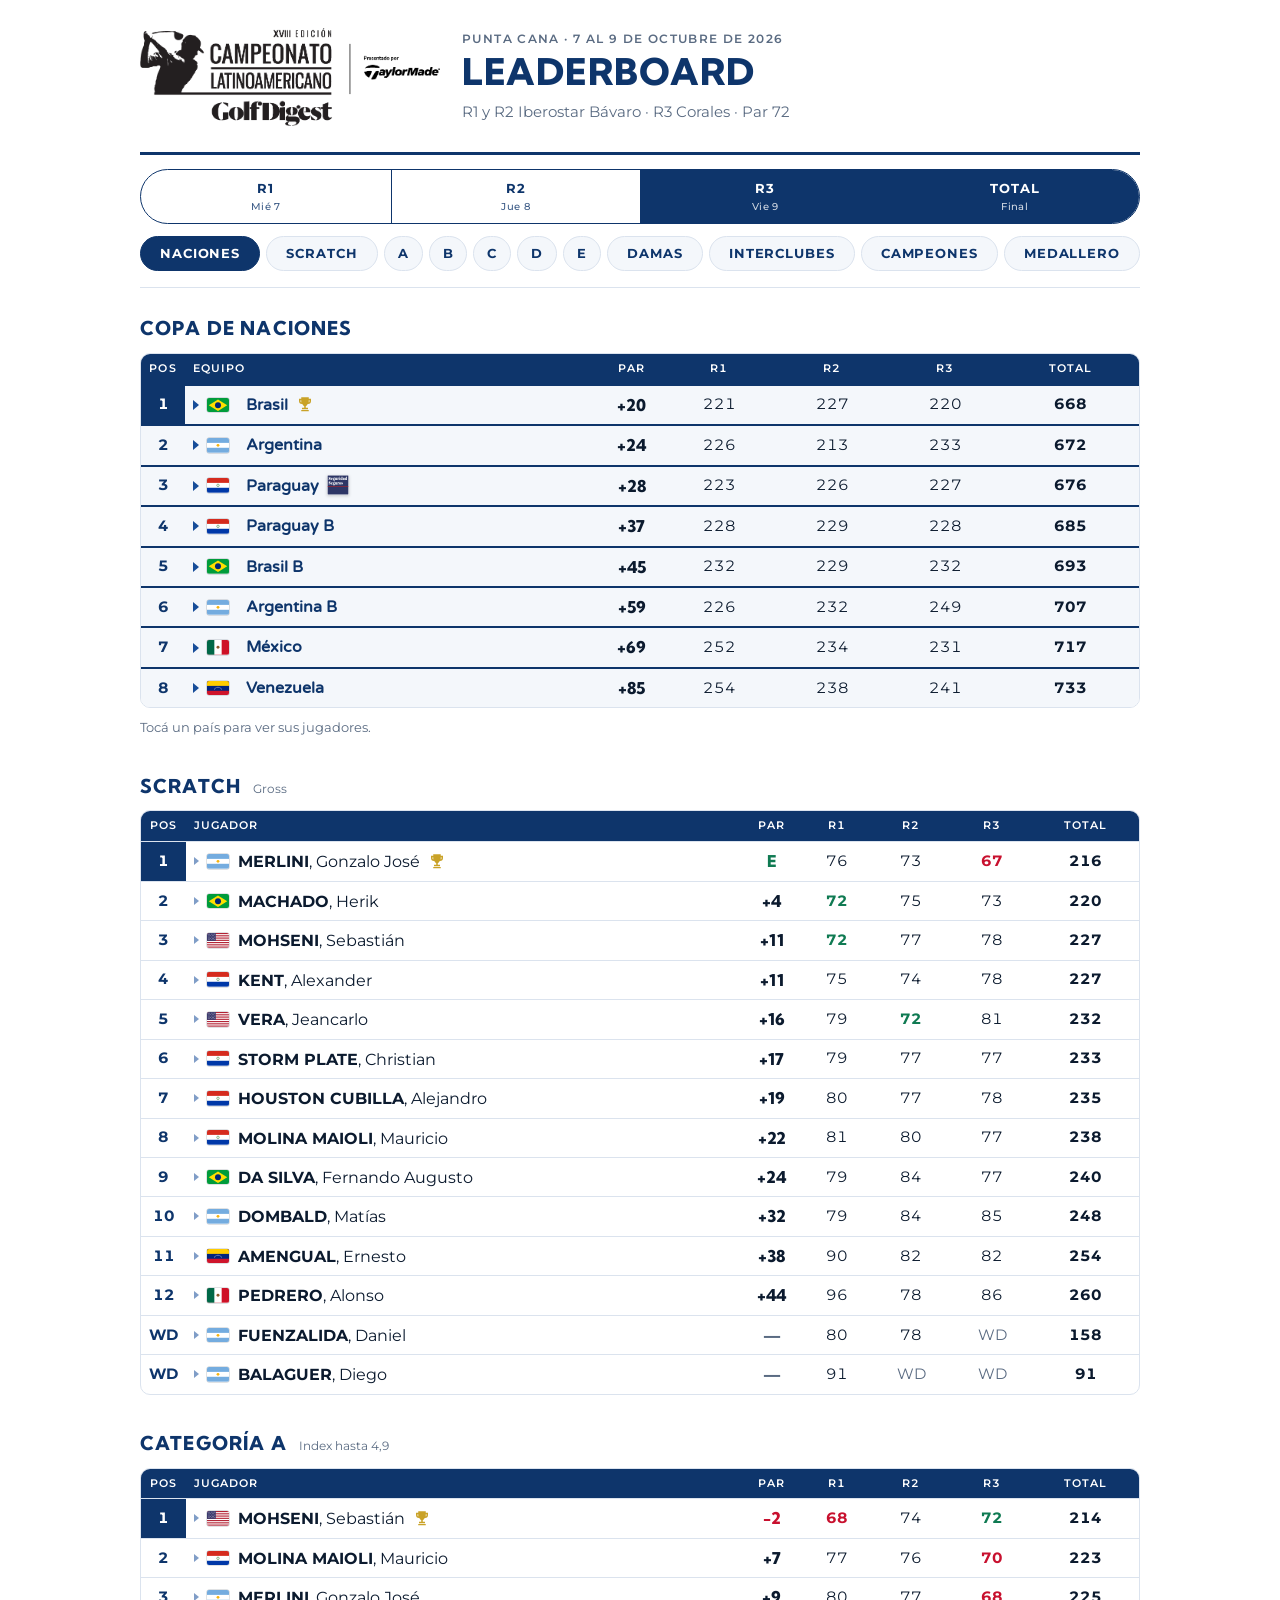
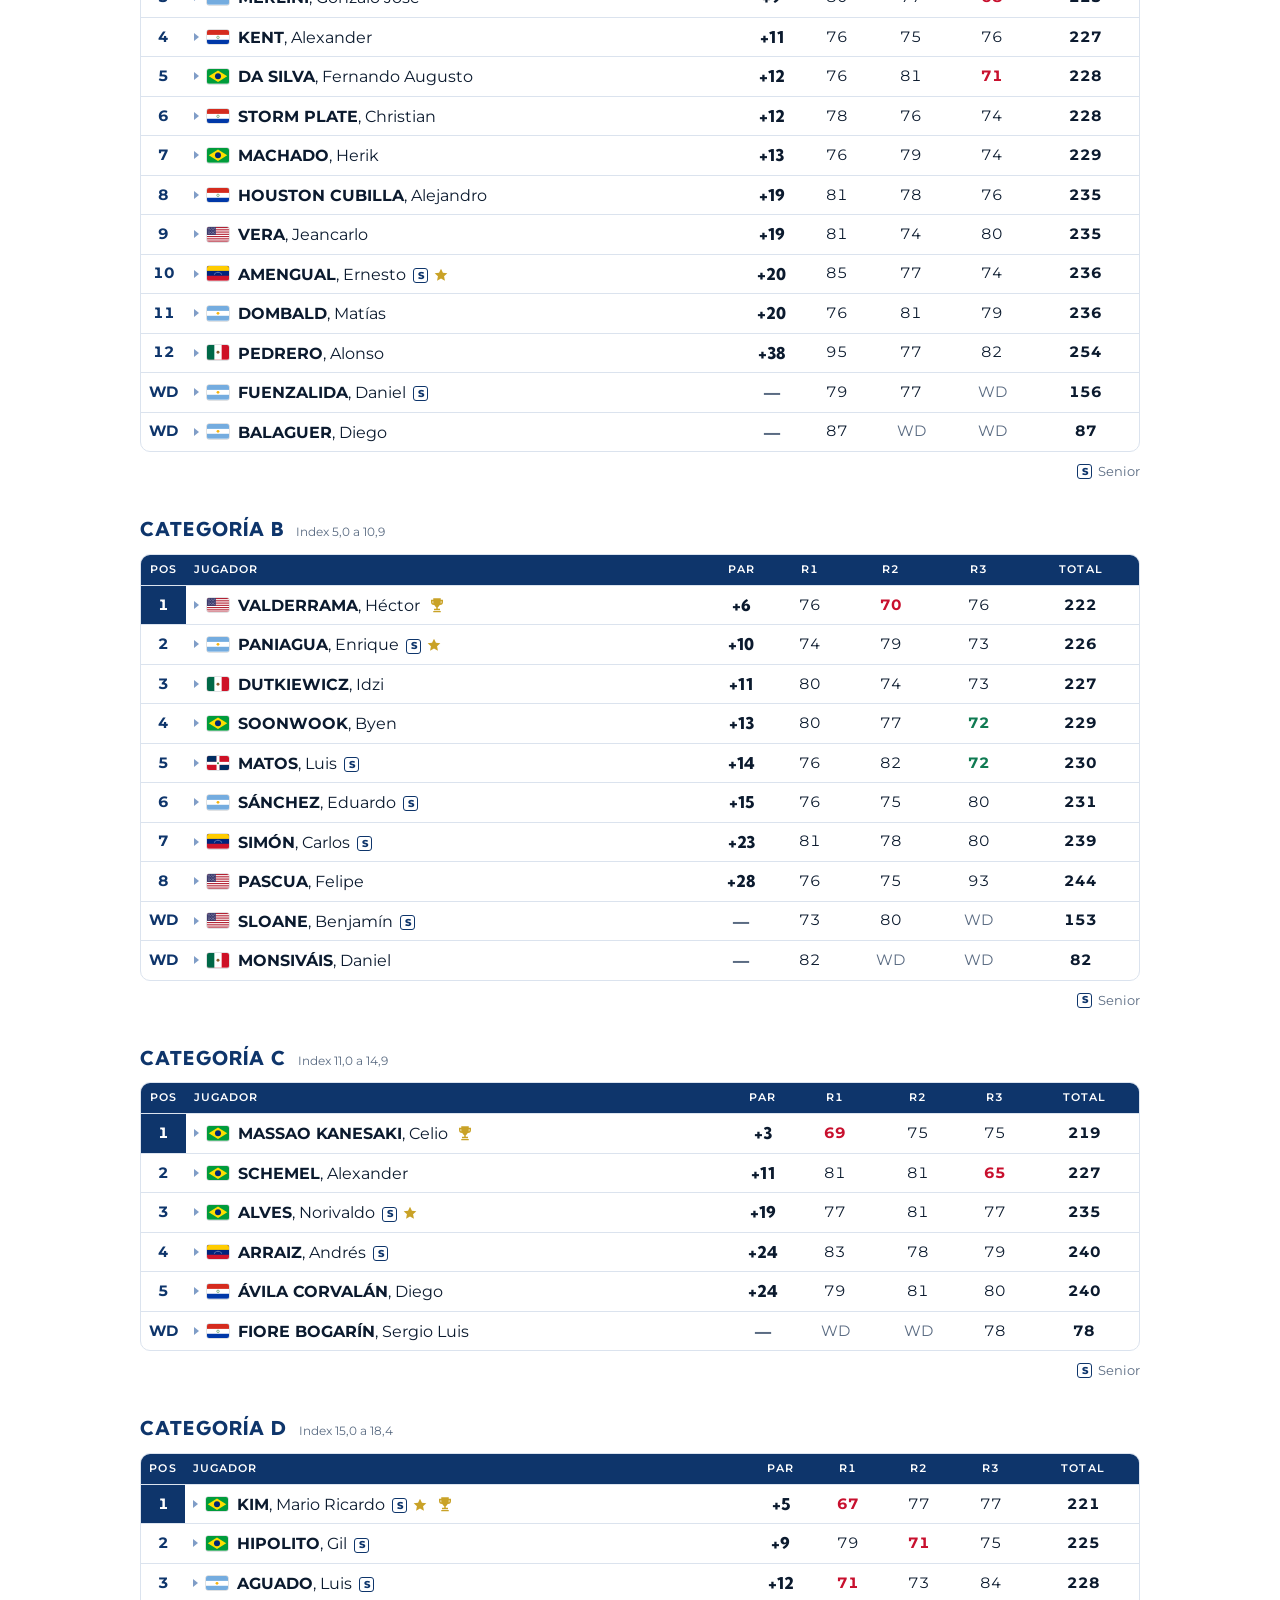
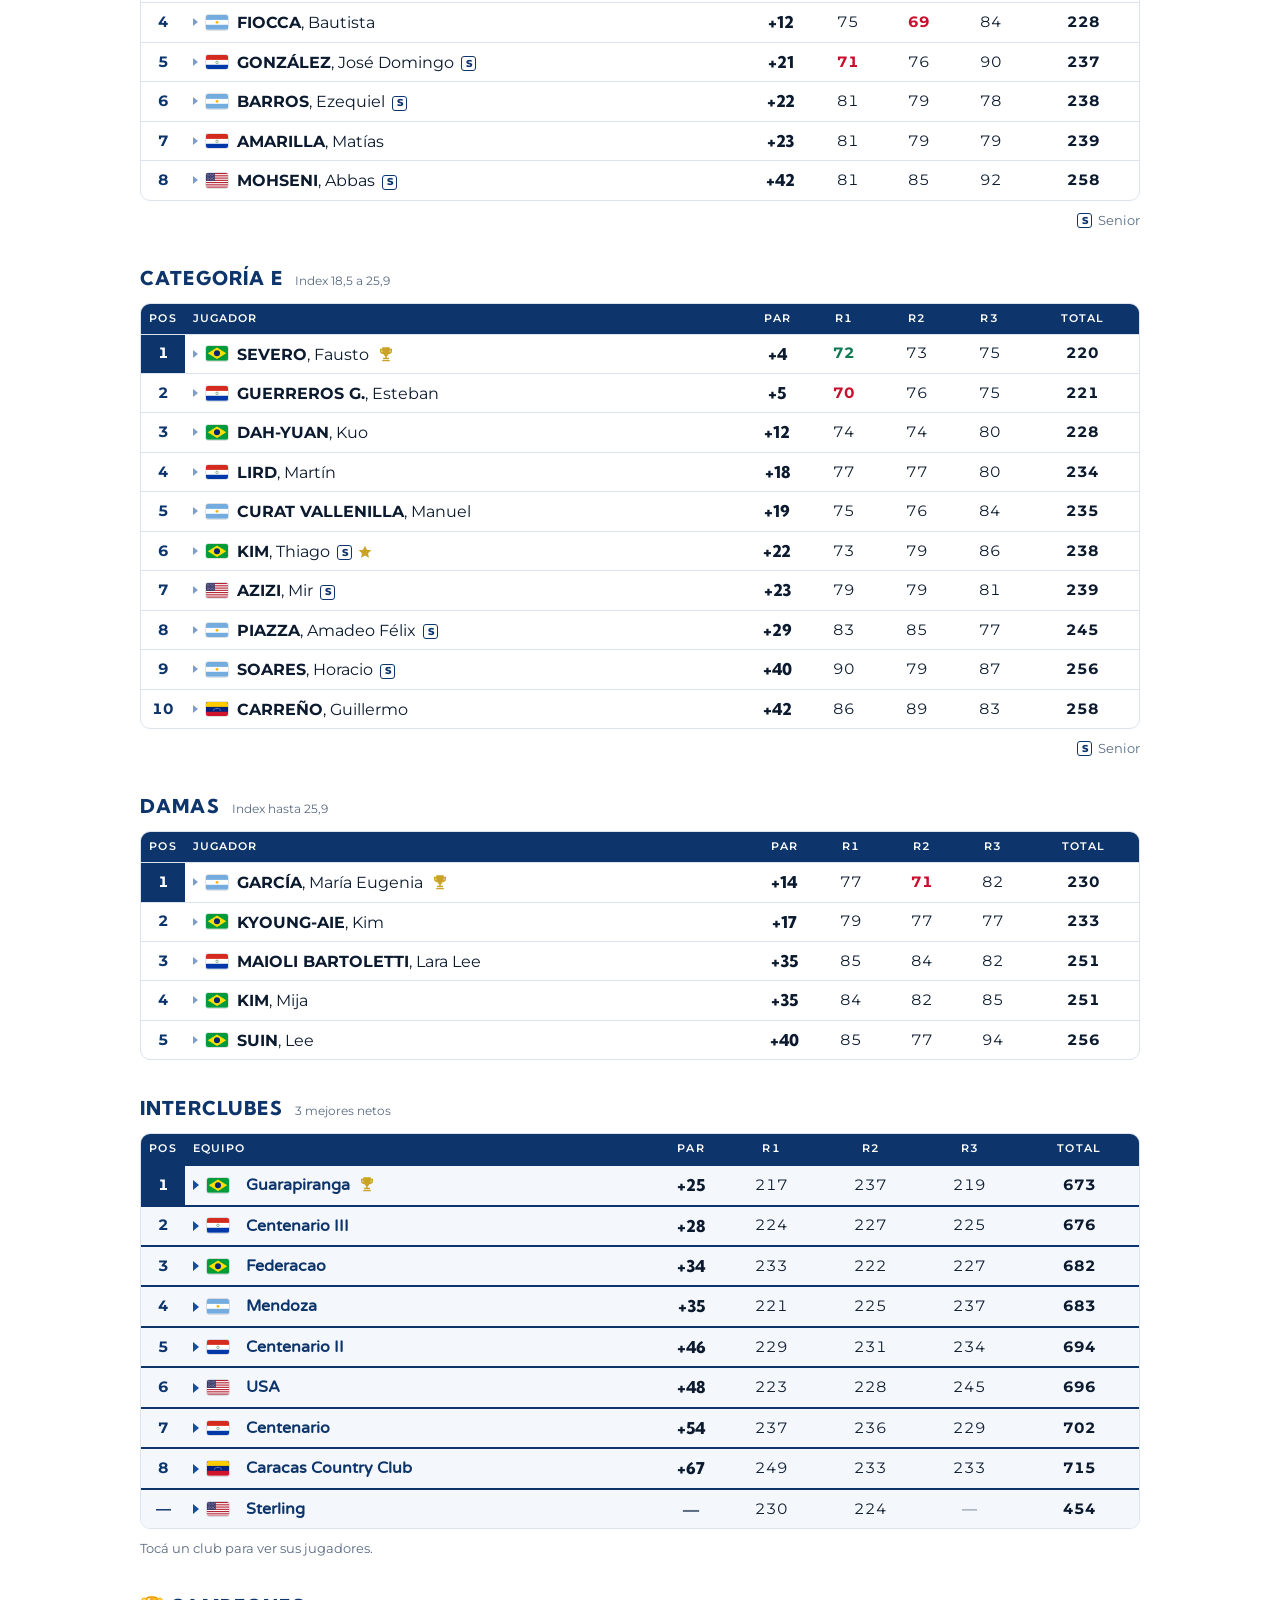
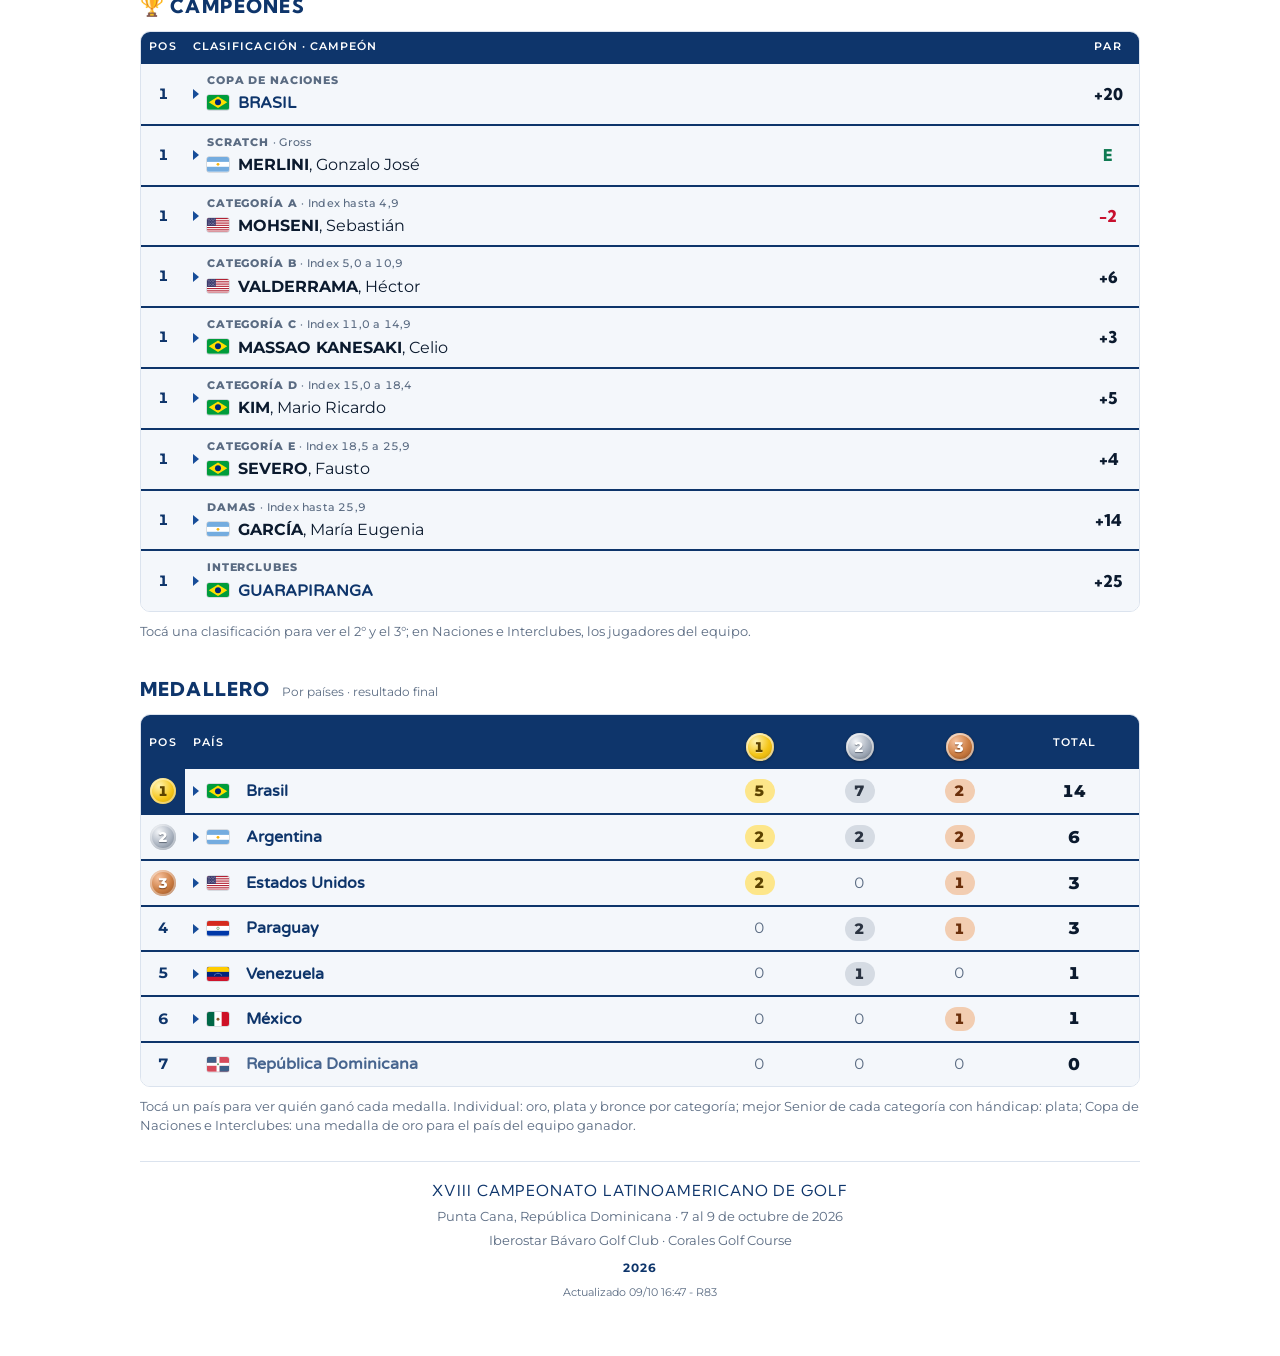
==== commit d3219e4a: "Interclubes: equipo sin 3 tarjetas en una ronda queda fuera (Sterling); campeón Guarapiranga Co-Auth" ====
--- a/index.html
+++ b/index.html
@@ -479,6 +479,11 @@
   if (nets.length < 3) return null; nets.forEach(p => used.add(p.id+':n'));
   return {total: nets.reduce((s,p) => s + fin(p,'n'), 0), used};
 }
+/* equipo fuera de competencia: en alguna ronda no le alcanzan los jugadores sin WD/DQ/NR para sumar (Naciones 3, Interclubes 3) */
+function teamKey(t, rs, mode){
+  const out = rs.some(r => t.mem.filter(p => !C[p.id][r].st).length < 3);
+  if (out) return {grp:3, v:0, st:'—'};
+  const d = rs.filter(r => t.rs[r]); return d.length ? {grp:0, v:d.reduce((s,r) => s + t.rs[r].total - TP, 0)} : {grp:2, v:0}; }
 const TP = 216;
 /* bandera de la nación del equipo (la más común entre sus jugadores): en Naciones todos llevan esa */
 const natFlag = mem => { const n = {}; mem.forEach(m => n[m.c] = (n[m.c] || 0) + 1); const top = Object.keys(n).sort((x, y) => n[y] - n[x])[0]; const m = mem.find(x => x.c === top); return m ? flag(m.c, m.f) : ''; };
@@ -493,7 +498,7 @@
 function teamTable(groups, mode, sid){
   const teams = Object.entries(groups).map(([name, mem]) => { const rs = {}; ROUNDS.forEach(r => rs[r] = teamRound(mem, r, mode)); return {name, mem, rs}; });
   const rs = RS(), multi = rs.length > 1;
-  const key = t => { const d = rs.filter(r => t.rs[r]); return d.length ? {grp:0, v:d.reduce((s,r) => s + t.rs[r].total - TP, 0)} : {grp:2, v:0}; };
+  const key = t => teamKey(t, rs, mode);
   const ranked = rank(teams, key, t => t.name);
   let body = '';
   for (const it of ranked){
@@ -528,7 +533,7 @@
 function teamWinner(by, mode){
   const teams = Object.entries(group(by)).map(([name, mem]) => { const rs = {}; ROUNDS.forEach(r => rs[r] = teamRound(mem, r, mode)); return {name, mem, rs}; });
   const rs = RS();
-  const key = t => { const d = rs.filter(r => t.rs[r]); return d.length ? {grp:0, v:d.reduce((s,r) => s + t.rs[r].total - TP, 0)} : {grp:2, v:0}; };
+  const key = t => teamKey(t, rs, mode);
   const top = rank(teams, key, t => t.name)[0];
   return top && !top.k.grp ? top.x : null;
 }
@@ -591,7 +596,7 @@
 function teamRanked(by, mode){
   const teams = Object.entries(group(by)).map(([name, mem]) => { const rs = {}; ROUNDS.forEach(r => rs[r] = teamRound(mem, r, mode)); return {name, mem, rs}; });
   const rs = RS();
-  const key = t => { const d = rs.filter(r => t.rs[r]); return d.length ? {grp:0, v:d.reduce((s,r) => s + t.rs[r].total - TP, 0)} : {grp:2, v:0}; };
+  const key = t => teamKey(t, rs, mode);
   return rank(teams, key, t => t.name).filter(it => !it.k.grp);
 }
 function champTable(){
@@ -724,7 +729,7 @@
 
 
 /* --- datos publicados --- */
-const PUB = {"p":[["Nombre Completo","Name","Last Name","Senior","Country","Flag","Equipo Nación","Scratch","Equipo Interclub","Categoría","Hcp Iberostar","Hcp Corales"],["MACHADO, Herik","Herik","MACHADO","","Brasil","🇧🇷","Brasil","TRUE","","A","-4","-1"],["MERLINI, Gonzalo José","Gonzalo","MERLINI","","Argentina","🇦🇷","Argentina","TRUE","","A","-4","-1"],["VERA, Jeancarlo","Jeancarlo","VERA","","Estados Unidos","🇺🇸","","","Sterling","A","-2","1"],["HOUSTON CUBILLA, Alejandro","Alejandro","HOUSTON","","Paraguay","🇵🇾","Paraguay B","TRUE","Centenario II","A","-1","2"],["KENT, Alexander","Alexander","KENT","","Paraguay","🇵🇾","Paraguay","TRUE","Centenario III","A","-1","2"],["STORM PLATE, Christian","Christian","STORM","","Paraguay","🇵🇾","Paraguay","","Centenario III","A","1","3"],["PEDRERO, Alonso","Alonso","PEDRERO","","Mexico","🇲🇽","México","TRUE","","A","1","4"],["FUENZALIDA, Daniel","Daniel","FUENZALIDA","✔","Argentina","🇦🇷","","","Mendoza","A","1","4"],["DA SILVA, Fernando Augusto","Fernando","DA SILVA","","Brasil","🇧🇷","Brasil B","TRUE","","A","3","6"],["DOMBALD, Matías","Matías","DOMBALD","","Argentina","🇦🇷","Argentina B","TRUE","","A","3","6"],["BALAGUER, Diego","Diego","BALAGUER","","Argentina","🇦🇷","Argentina B","","","A","4","7"],["MOLINA MAIOLI, Mauricio","Mauricio","MOLINA","","Paraguay","🇵🇾","Paraguay B","","Centenario","A","4","7"],["MOHSENI, Sebastián","Sebastián","MOHSENI","","Estados Unidos","🇺🇸","","","USA","A","4","7"],["AMENGUAL, Ernesto","Ernesto","AMENGUAL","✔","Venezuela","🇻🇪","Venezuela","TRUE","Caracas Country Club","A","5","8"],["MATOS, Luis","Luis","MATOS","✔","República Dominicana","🇩🇴","México","","","B","3","4"],["MONSIVÁIS, Daniel","Daniel","MONSIVÁIS","","Mexico","🇲🇽","México","","","B","4","5"],["SÁNCHEZ, Eduardo","Eduardo","SÁNCHEZ","✔","Argentina","🇦🇷","Argentina B","","Mendoza","B","4","5"],["SLOANE, Benjamín","Benjamín","SLOANE","✔","Estados Unidos","🇺🇸","","","Sterling","B","5","6"],["SIMÓN, Carlos","Carlos","SIMÓN","✔","Venezuela","🇻🇪","Venezuela","","Caracas Country Club","B","6","7"],["PASCUA, Felipe","Felipe","PASCUA","","Estados Unidos","🇺🇸","","","USA","B","6","7"],["SOONWOOK, Byen","Byen","SOONWOOK","","Brasil","🇧🇷","Brasil","","Federacao","B","6","8"],["GARCÍA, María Eugenia","María","GARCÍA","","Argentina","🇦🇷","Argentina","","","Damas","4","5"],["VALDERRAMA, Héctor","Héctor","VALDERRAMA","","Estados Unidos","🇺🇸","","","Sterling","B","7","8"],["PANIAGUA, Enrique","Enrique","PANIAGUA","✔","Argentina","🇦🇷","","","Mendoza","B","8","10"],["DUTKIEWICZ, Idzi","Idzi","DUTKIEWICZ","","Mexico","🇲🇽","México","","","B","8","10"],["ÁVILA CORVALÁN, Diego","Diego","ÁVILA","","Paraguay","🇵🇾","Paraguay","","Centenario","C","9","6"],["ALVES, Norivaldo","Norivaldo","ALVES","✔","Brasil","🇧🇷","","","Guarapiranga","C","9","7"],["MAIOLI BARTOLETTI, Lara Lee","Lara","MAIOLI","","Paraguay","🇵🇾","","","Centenario","Damas","6","7"],["MASSAO KANESAKI, Celio","Celio","MASSAO","","Brasil","🇧🇷","Brasil","","","C","11","8"],["ARRAIZ, Andrés","Andrés","ARRAIZ","✔","Venezuela","🇻🇪","Venezuela","","Caracas Country Club","C","11","9"],["KYOUNG-AIE, Kim","Kim","KYOUNG-AIE","✔","Brasil","🇧🇷","","","","Damas","8","9"],["FIORE BOGARÍN, Sergio Luis","Sergio","FIORE","","Paraguay","🇵🇾","","","Centenario II","C","12","9"],["SCHEMEL, Alexander","Alexander","SCHEMEL","","Brasil","🇧🇷","","","Guarapiranga","C","12","9"],["KIM, Mija","Mija","KIM","","Brasil","🇧🇷","Brasil B","","Federacao","Damas","9","10"],["FIOCCA, Bautista","Bautista","FIOCCA","","Argentina","🇦🇷","Argentina","","","D","13","10"],["BARROS, Ezequiel","Ezequiel","BARROS","✔","Argentina","🇦🇷","","","","D","14","11"],["AMARILLA, Matías","Matías","AMARILLA","","Paraguay","🇵🇾","","","Centenario","D","14","11"],["MOHSENI, Abbas","Abbas","MOHSENI","✔","Estados Unidos","🇺🇸","","","USA","D","14","12"],["AGUADO, Luis","Luis","AGUADO","✔","Argentina","🇦🇷","Argentina B","","Mendoza","D","14","12"],["KIM, Mario Ricardo","Mario","KIM","✔","Brasil","🇧🇷","","","Guarapiranga","D","15","12"],["GONZÁLEZ, José Domingo","José","GONZÁLEZ","✔","Paraguay","🇵🇾","Paraguay B","","Centenario II","D","15","12"],["SUIN, Lee","Lee","SUIN","","Brasil","🇧🇷","Brasil","","","Damas","12","13"],["HIPOLITO, Gil","Gil","HIPOLITO","✔","Brasil","🇧🇷","Brasil B","","Federacao","D","16","13"],["GUERREROS G., Esteban","Esteban","GUERREROS","","Paraguay","🇵🇾","Paraguay","","Centenario III","E","16","14"],["DAH-YUAN, Kuo","Kuo","DAH-YUAN","","Brasil","🇧🇷","Brasil B","","Federacao","E","17","14"],["KIM, Thiago","Thiago","KIM","✔","Brasil","🇧🇷","","","Guarapiranga","E","17","14"],["SEVERO, Fausto","Fausto","SEVERO","","Brasil","🇧🇷","","","","E","17","14"],["AZIZI, Mir","Mir","AZIZI","✔","Estados Unidos","🇺🇸","","","USA","E","17","14"],["LIRD, Martín","Martín","LIRD","","Paraguay","🇵🇾","Paraguay B","","Centenario II","E","18","15"],["CURAT VALLENILLA, Manuel","Manuel","CURAT","","Argentina","🇦🇷","Argentina","","","E","18","16"],["PIAZZA, Amadeo Félix","Amadeo","PIAZZA","✔","Argentina","🇦🇷","","","","E","19","16"],["CARREÑO, Guillermo","Guillermo","CARREÑO","","Venezuela","🇻🇪","Venezuela","","Caracas Country Club","E","24","21"],["SOARES, Horacio","Horacio","SOARES","✔","Argentina","🇦🇷","","","","E","24","21"]],"r":[["Resultados"],[""],["Ronda","Jugador (Nombre Completo)","Salida","Hora","1","2","3","4","5","6","7","8","9","10","11","12","13","14","15","16","17","18","Ida","Vuelta","Gross","Estado","Index ronda","Index usado","Hcp base"],["Par","Iberostar","","","4","3","4","4","5","4","4","3","5","4","3","4","5","4","4","3","5","4"],["Par","Corales","","","4","3","4","5","4","4","5","4","3","4","3","5","4","5","4","4","3","4"],["R1","KENT, Alexander","","","4","3","4","4","6","5","4","3","5","5","3","4","5","4","4","3","5","4","","","75","","","",""],["R1","PEDRERO, Alonso","","","5","5","6","6","6","5","3","5","6","7","3","4","7","7","5","4","7","5","","","96","","","",""],["R1","MERLINI, Gonzalo José","","","4","4","4","5","4","4","4","5","5","4","3","5","3","5","5","3","5","4","","","76","","","",""],["R1","MACHADO, Herik","","","4","2","5","4","4","3","4","4","4","5","4","4","4","4","4","5","4","4","","","72","","","",""],["R1","MOLINA MAIOLI, Mauricio","","","5","5","5","4","4","5","4","4","6","6","3","4","6","4","4","3","5","4","","","81","","","",""],["R1","LIRD, Martín","","","7","3","6","6","5","5","5","5","5","6","4","6","6","6","5","6","5","4","","","95","","","",""],["R1","CURAT VALLENILLA, Manuel","","","4","4","6","6","9","5","5","4","6","5","2","5","7","5","4","4","8","4","","","93","","","",""],["R1","AMARILLA, Matías","","","5","5","4","3","6","5","7","3","6","7","6","5","5","6","5","4","8","5","","","95","","","",""],["R1","GUERREROS G., Esteban","","","4","4","4","5","7","4","4","4","6","5","5","5","6","4","5","2","7","5","","","86","","","",""],["R1","CARREÑO, Guillermo","","","6","6","6","6","6","6","6","5","7","6","6","7","6","7","6","5","7","6","","","110","","","",""],["R1","AMENGUAL, Ernesto","","","4","4","4","5","6","6","5","4","5","7","4","4","4","5","4","6","9","4","","","90","","","",""],["R1","HOUSTON CUBILLA, Alejandro","","","4","3","5","5","6","6","4","3","5","4","4","5","4","5","4","3","6","4","","","80","","","",""],["R1","MOHSENI, Sebastián","","","4","4","4","3","6","4","4","3","5","4","3","4","4","4","4","3","5","4","","","72","","","",""],["R1","SLOANE, Benjamín","","","5","3","4","5","5","4","4","3","5","5","5","4","5","5","3","4","5","4","","","78","","","",""],["R1","PASCUA, Felipe","","","5","4","4","5","4","5","4","2","5","4","5","5","5","6","5","4","6","4","","","82","","","",""],["R1","DOMBALD, Matías","","","4","3","4","5","4","4","4","3","6","5","5","5","5","5","4","3","5","5","","","79","","","",""],["R1","DA SILVA, Fernando Augusto","","","4","4","5","6","5","5","4","3","5","5","5","3","5","5","4","2","5","4","","","79","","","",""],["R1","SOONWOOK, Byen","","","4","5","5","5","5","4","4","6","5","8","4","4","6","5","4","3","5","4","","","86","","","",""],["R1","DAH-YUAN, Kuo","","","3","5","5","6","6","5","5","4","6","4","5","5","5","6","5","4","6","6","","","91","","","",""],["R1","KIM, Mario Ricardo","","","4","5","4","6","4","7","3","3","5","4","5","4","5","5","4","4","6","4","","","82","","","",""],["R1","KIM, Thiago","","","5","4","5","5","7","4","5","4","6","4","4","6","7","5","4","3","7","5","","","90","","","",""],["R1","STORM PLATE, Christian","","","4","5","6","5","4","6","4","4","6","5","3","3","4","5","4","2","5","4","","","79","","","",""],["R1","BALAGUER, Diego","","","5","4","5","6","8","4","4","5","7","6","4","4","6","5","5","4","5","4","","","91","","","",""],["R1","DUTKIEWICZ, Idzi","","","4","4","5","6","6","5","4","3","5","7","3","4","5","6","4","4","8","5","","","88","","","",""],["R1","VERA, Jeancarlo","","","4","3","4","4","6","4","4","4","5","4","3","4","5","6","4","6","5","4","","","79","","","",""],["R1","VALDERRAMA, Héctor","","","5","2","4","5","5","4","4","3","5","6","4","4","6","6","5","4","7","4","","","83","","","",""],["R1","AZIZI, Mir","","","5","3","7","7","6","5","5","4","7","5","4","7","7","5","6","3","5","5","","","96","","","",""],["R1","MOHSENI, Abbas","","","7","4","4","5","5","5","4","4","6","5","5","6","5","5","7","4","8","6","","","95","","","",""],["R1","MONSIVÁIS, Daniel","","","4","3","4","7","5","6","4","3","5","4","3","4","5","5","9","5","5","5","","","86","","","",""],["R1","SIMÓN, Carlos","","","4","4","4","5","7","5","5","4","5","4","4","6","5","5","5","4","6","5","","","87","","","",""],["R1","ÁVILA CORVALÁN, Diego","","","6","4","5","4","5","5","4","4","6","4","5","6","5","5","4","3","8","5","","","88","","","",""],["R1","HIPOLITO, Gil","","","5","3","5","7","5","5","6","5","6","4","4","5","7","5","6","4","7","6","","","95","","","",""],["R1","FUENZALIDA, Daniel","","","4","3","5","4","6","4","5","4","5","4","4","4","5","5","4","3","6","5","","","80","","","",""],["R1","PANIAGUA, Enrique","","","4","4","5","5","6","4","4","5","6","4","3","4","5","6","4","4","5","4","","","82","","","",""],["R1","SÁNCHEZ, Eduardo","","","4","5","4","5","6","5","4","3","6","4","5","5","4","4","5","3","4","4","","","80","","","",""],["R1","MATOS, Luis","","","3","4","4","4","5","4","6","4","5","5","4","4","5","4","4","5","5","4","","","79","","","",""],["R1","SEVERO, Fausto","","","6","3","4","5","5","4","5","4","6","4","5","6","5","5","5","5","6","6","","","89","","","",""],["R1","SCHEMEL, Alexander","","","4","4","4","6","6","5","7","3","7","4","5","6","7","6","4","5","5","5","","","93","","","",""],["R1","ARRAIZ, Andrés","","","6","5","4","5","7","6","5","4","5","5","4","5","7","5","5","4","7","5","","","94","","","",""],["R1","ALVES, Norivaldo","","","5","5","7","5","7","5","4","5","6","4","2","3","6","6","4","4","4","4","","","86","","","",""],["R1","GARCÍA, María Eugenia","","","4","3","5","5","6","4","4","5","5","5","4","4","5","5","4","3","5","5","","","81","","","",""],["R1","MASSAO KANESAKI, Celio","","","5","3","4","5","5","5","4","3","5","7","4","5","5","4","3","3","6","4","","","80","","","",""],["R1","GONZÁLEZ, José Domingo","","","6","3","6","5","6","5","4","3","5","5","3","4","8","5","4","4","5","5","","","86","","","",""],["R1","FIOCCA, Bautista","","","6","3","4","6","4","5","5","4","5","5","4","4","5","5","8","4","6","5","","","88","","","",""],["R1","FIORE BOGARÍN, Sergio Luis","","","","","","","","","","","","","","","","","","","","","","","","WD","","",""],["R1","AGUADO, Luis","","","4","3","4","6","5","4","5","4","4","5","4","6","5","6","4","3","8","5","","","85","","","",""],["R1","BARROS, Ezequiel","","","7","5","5","5","7","5","4","4","5","3","5","5","6","6","3","6","8","6","","","95","","","",""],["R1","PIAZZA, Amadeo Félix","","","6","4","6","8","8","5","5","5","6","5","4","6","6","6","5","4","6","7","","","102","","","",""],["R1","SOARES, Horacio","","","7","5","5","7","7","6","5","4","10","6","4","7","6","6","5","9","8","7","","","114","","","",""],["R1","KIM, Mija","","","5","3","6","6","6","5","4","5","5","7","3","8","6","5","4","3","6","6","","","93","","","",""],["R1","KYOUNG-AIE, Kim","","","7","4","4","4","5","4","5","4","5","4","5","4","5","7","5","4","5","6","","","87","","","",""],["R1","MAIOLI BARTOLETTI, Lara Lee","","","5","4","5","5","8","5","4","4","7","5","4","5","7","6","3","3","6","5","","","91","","","",""],["R1","SUIN, Lee","","","5","3","7","5","7","7","5","3","7","6","4","6","6","5","5","4","7","5","","","97","","","",""],["R2","PIAZZA, Amadeo Félix","","","5","5","5","7","6","7","6","5","6","7","5","5","6","6","5","5","6","7","","","104","","","",""],["R2","SOARES, Horacio","","","7","4","5","5","6","5","5","3","9","6","5","5","7","8","5","7","5","6","","","103","","","",""],["R2","BARROS, Ezequiel","","","5","5","4","5","6","5","7","5","6","5","4","4","6","5","5","4","6","6","","","93","","","",""],["R2","FIORE BOGARÍN, Sergio Luis","","","","","","","","","","","","","","","","","","","","","","","","WD","","",""],["R2","MONSIVÁIS, Daniel","","","","","","","","","","","","","","","","","","","","","","","","WD","","",""],["R2","KIM, Mija","","","5","5","4","4","8","5","5","2","7","6","4","5","5","6","6","4","5","5","","","91","","","",""],["R2","KYOUNG-AIE, Kim","","","5","4","4","5","5","3","5","2","5","4","4","5","8","5","5","4","6","6","","","85","","","",""],["R2","SUIN, Lee","","","4","3","5","5","6","6","4","3","7","5","4","5","6","5","5","4","6","6","","","89","","","",""],["R2","HIPOLITO, Gil","","","4","4","4","6","4","6","4","5","6","5","6","5","6","5","5","3","5","4","","","87","","","",""],["R2","MASSAO KANESAKI, Celio","","","4","5","5","7","5","6","4","3","5","5","4","4","6","4","5","5","5","4","","","86","","","",""],["R2","ÁVILA CORVALÁN, Diego","","","4","4","4","4","7","4","5","4","6","6","4","5","6","5","5","7","5","5","","","90","","","",""],["R2","KENT, Alexander","","","4","3","5","3","4","5","5","3","7","4","4","3","4","5","3","3","5","4","","","74","","","",""],["R2","AMENGUAL, Ernesto","","","4","4","3","4","6","4","5","5","6","5","4","4","5","4","6","4","5","4","","","82","","","",""],["R2","DOMBALD, Matías","","","4","3","5","6","4","5","5","4","7","4","4","4","5","6","4","4","5","5","","","84","","","",""],["R2","AZIZI, Mir","","","7","3","4","5","7","5","7","3","7","5","4","5","6","7","3","4","6","8","","","96","","","",""],["R2","MOHSENI, Abbas","","","6","4","7","7","7","6","5","5","6","6","4","6","5","5","5","4","5","6","","","99","","","",""],["R2","SLOANE, Benjamín","","","4","5","4","4","7","5","5","3","6","4","4","6","5","5","5","4","5","4","","","85","","","",""],["R2","VERA, Jeancarlo","","","4","4","4","4","6","3","4","3","6","4","4","4","3","4","4","2","4","5","","","72","","","",""],["R2","VALDERRAMA, Héctor","","","5","4","5","4","6","4","4","3","5","3","3","4","6","5","4","3","5","4","","","77","","","",""],["R2","PASCUA, Felipe","","","3","4","4","6","5","4","3","5","6","4","5","5","6","4","4","4","5","4","","","81","","","",""],["R2","MOHSENI, Sebastián","","","4","4","3","5","5","4","4","4","7","4","2","5","5","5","4","3","4","5","","","77","","","",""],["R2","DA SILVA, Fernando Augusto","","","4","5","4","6","5","5","4","4","5","5","4","5","4","5","4","5","5","5","","","84","","","",""],["R2","MERLINI, Gonzalo José","","","4","3","3","4","5","5","4","3","5","5","3","5","4","5","4","3","5","3","","","73","","","",""],["R2","PEDRERO, Alonso","","","4","3","4","3","4","5","3","3","8","6","3","4","6","5","5","3","5","4","","","78","","","",""],["R2","MACHADO, Herik","","","4","4","4","4","4","3","4","4","5","5","4","6","4","4","4","4","4","4","","","75","","","",""],["R2","HOUSTON CUBILLA, Alejandro","","","4","5","6","4","5","4","4","3","5","4","5","3","5","4","4","4","4","4","","","77","","","",""],["R2","STORM PLATE, Christian","","","4","2","5","5","5","4","3","4","6","4","4","4","4","4","5","5","5","4","","","77","","","",""],["R2","BALAGUER, Diego","","","","","","","","","","","","","","","","","","","","","","","","WD","","",""],["R2","DUTKIEWICZ, Idzi","","","4","3","4","5","5","5","4","3","6","4","3","5","5","4","4","6","7","5","","","82","","","",""],["R2","GONZÁLEZ, José Domingo","","","6","4","5","5","7","4","5","3","9","4","4","6","6","5","4","4","6","4","","","91","","","",""],["R2","FIOCCA, Bautista","","","4","3","4","5","5","4","4","4","7","5","4","4","5","6","4","6","4","4","","","82","","","",""],["R2","KIM, Mario Ricardo","","","5","4","5","5","4","5","4","6","5","4","6","4","5","5","7","5","6","5","","","90","","","",""],["R2","KIM, Thiago","","","5","5","4","5","6","4","4","3","7","6","3","7","6","6","6","7","6","6","","","96","","","",""],["R2","AMARILLA, Matías","","","4","4","5","5","5","4","5","4","6","5","3","4","8","5","6","5","10","5","","","93","","","",""],["R2","GUERREROS G., Esteban","","","5","5","5","7","6","6","5","3","7","5","3","4","4","5","6","5","7","4","","","92","","","",""],["R2","ALVES, Norivaldo","","","4","3","4","5","5","4","5","4","6","9","4","5","6","4","6","4","8","4","","","90","","","",""],["R2","SEVERO, Fausto","","","5","5","4","5","6","5","4","6","6","4","4","5","6","6","5","3","5","6","","","90","","","",""],["R2","MOLINA MAIOLI, Mauricio","","","4","4","3","5","5","4","5","4","6","4","4","5","5","4","6","2","5","5","","","80","","","",""],["R2","LIRD, Martín","","","7","4","4","5","5","4","6","4","7","4","5","7","6","6","4","3","5","9","","","95","","","",""],["R2","AGUADO, Luis","","","5","4","5","6","7","4","4","4","6","3","4","6","5","5","5","3","6","5","","","87","","","",""],["R2","SCHEMEL, Alexander","","","6","4","4","5","5","8","4","3","7","5","4","6","5","6","6","3","6","6","","","93","","","",""],["R2","SIMÓN, Carlos","","","5","3","4","6","6","5","4","2","6","5","4","4","5","6","5","2","6","6","","","84","","","",""],["R2","ARRAIZ, Andrés","","","4","3","5","4","6","5","4","4","7","4","4","7","6","6","5","3","5","7","","","89","","","",""],["R2","MAIOLI BARTOLETTI, Lara Lee","","","5","3","5","6","6","6","5","4","6","6","3","5","6","5","4","2","7","6","","","90","","","",""],["R2","GARCÍA, María Eugenia","","","5","3","4","4","7","3","4","3","4","5","4","4","5","4","4","3","5","4","","","75","","","",""],["R2","CURAT VALLENILLA, Manuel","","","4","3","5","5","7","5","4","4","6","7","4","7","5","7","6","6","4","5","","","94","","","",""],["R2","CARREÑO, Guillermo","","","5","4","5","7","8","5","5","4","6","8","4","8","9","7","6","6","9","7","","","113","","","",""],["R2","SOONWOOK, Byen","","","3","4","4","4","4","5","5","3","6","4","4","5","6","5","4","6","5","6","","","83","","","",""],["R2","DAH-YUAN, Kuo","","","4","4","4","5","5","4","8","3","7","6","3","5","6","5","5","4","5","8","","","91","","","",""],["R2","FUENZALIDA, Daniel","","","3","3","4","4","5","5","3","4","5","4","3","3","4","5","5","5","9","4","","","78","","","",""],["R2","PANIAGUA, Enrique","","","4","5","4","5","5","5","4","4","7","4","3","4","5","6","5","6","6","5","","","87","","","",""],["R2","SÁNCHEZ, Eduardo","","","4","3","4","4","8","5","4","3","5","4","5","5","4","5","4","3","5","4","","","79","","","",""],["R2","MATOS, Luis","","","4","6","4","4","5","6","5","3","5","4","4","3","6","5","7","5","4","5","","","85","","","",""],["R3","AMARILLA, Matías","","","5","5","4","5","6","6","7","4","4","4","5","5","4","6","5","4","4","7","","","90","","","",""],["R3","AZIZI, Mir","","","6","4","6","6","4","5","6","6","4","5","4","6","6","8","4","6","4","5","","","95","","","",""],["R3","BARROS, Ezequiel","","","6","4","6","6","5","4","7","4","4","5","3","6","5","6","5","5","3","5","","","89","","","",""],["R3","CARREÑO, Guillermo","","","5","5","6","8","6","5","7","5","4","7","5","6","6","7","7","5","5","5","","","104","","","",""],["R3","FIORE BOGARÍN, Sergio Luis","","","5","5","5","5","4","3","5","5","3","5","3","6","6","5","6","5","5","6","","","87","","","",""],["R3","HIPOLITO, Gil","","","5","3","4","6","5","4","6","5","5","5","4","5","5","7","5","5","4","5","","","88","","","",""],["R3","MOHSENI, Abbas","","","5","5","6","6","5","5","7","7","7","5","4","5","7","6","7","7","4","6","","","104","","","",""],["R3","PIAZZA, Amadeo Félix","","","6","4","8","7","5","5","6","5","4","5","4","4","6","6","6","4","4","4","","","93","","","",""],["R3","SCHEMEL, Alexander","","","5","4","5","5","4","4","4","4","3","3","3","5","4","6","4","4","3","4","","","74","","","",""],["R3","SOARES, Horacio","","","8","6","7","7","5","6","6","6","4","6","7","4","6","6","7","5","6","6","","","108","","","",""],["R3","KENT, Alexander","","","4","2","4","4","4","5","5","7","4","5","3","6","5","4","4","5","3","4","","","78","","","",""],["R3","MACHADO, Herik","","","4","3","4","5","4","4","4","4","3","5","4","4","4","5","4","4","3","5","","","73","","","",""],["R3","MERLINI, Gonzalo José","","","5","3","4","4","4","3","4","4","3","4","2","5","4","4","4","4","2","4","","","67","","","",""],["R3","MOHSENI, Sebastián","","","4","2","6","4","6","3","6","4","4","4","5","5","4","5","5","4","3","4","","","78","","","",""],["R3","HOUSTON CUBILLA, Alejandro","","","4","3","4","5","5","4","5","4","4","4","5","4","5","5","6","4","3","4","","","78","","","",""],["R3","PEDRERO, Alonso","","","6","5","5","5","6","4","5","6","2","4","3","5","4","5","4","6","5","6","","","86","","","",""],["R3","STORM PLATE, Christian","","","4","5","5","5","4","5","5","5","4","4","3","4","4","5","4","4","3","4","","","77","","","",""],["R3","VERA, Jeancarlo","","","5","3","4","5","4","5","5","4","4","5","3","7","5","5","5","4","3","5","","","81","","","",""],["R3","MOLINA MAIOLI, Mauricio","","","4","4","4","4","4","6","5","5","3","5","3","6","4","5","4","4","3","4","","","77","","","",""],["R3","DOMBALD, Matías","","","5","4","4","7","4","4","6","9","2","5","4","4","4","6","4","5","3","5","","","85","","","",""],["R3","DA SILVA, Fernando Augusto","","","4","3","4","5","4","5","6","4","4","5","4","4","4","5","4","4","3","5","","","77","","","",""],["R3","AMENGUAL, Ernesto","","","3","4","5","6","6","4","5","6","3","5","4","5","5","5","4","5","3","4","","","82","","","",""],["R3","MONSIVÁIS, Daniel","","","","","","","","","","","","","","","","","","","","","","","","WD","","",""],["R3","FUENZALIDA, Daniel","","","","","","","","","","","","","","","","","","","","","","","","WD","","",""],["R3","MATOS, Luis","","","4","3","5","5","4","6","5","3","4","4","3","4","4","6","4","4","3","5","","","76","","","",""],["R3","BALAGUER, Diego","","","","","","","","","","","","","","","","","","","","","","","","WD","","",""],["R3","SIMÓN, Carlos","","","4","3","4","5","6","4","7","6","4","5","3","5","5","7","4","5","6","4","","","87","","","",""],["R3","VALDERRAMA, Héctor","","","5","3","4","5","5","4","6","4","4","6","4","5","6","7","5","4","3","4","","","84","","","",""],["R3","SÁNCHEZ, Eduardo","","","3","5","7","4","4","5","6","6","4","6","2","5","5","5","4","5","4","5","","","85","","","",""],["R3","PASCUA, Felipe","","","6","3","5","6","6","6","7","5","5","5","4","5","6","7","6","5","4","9","","","100","","","",""],["R3","PANIAGUA, Enrique","","","4","2","4","5","5","5","7","5","3","5","3","5","5","5","4","5","5","6","","","83","","","",""],["R3","SLOANE, Benjamín","","","","","","","","","","","","","","","","","","","","","","","","WD","","",""],["R3","DUTKIEWICZ, Idzi","","","4","4","4","7","5","3","6","4","4","6","3","6","5","5","6","5","3","3","","","83","","","",""],["R3","SOONWOOK, Byen","","","5","3","3","6","6","5","6","4","4","5","3","5","4","5","5","3","3","5","","","80","","","",""],["R3","MASSAO KANESAKI, Celio","","","4","3","4","5","6","5","4","6","4","5","4","5","4","7","4","5","3","5","","","83","","","",""],["R3","ALVES, Norivaldo","","","5","3","4","5","6","6","7","4","3","5","3","5","4","6","4","5","4","5","","","84","","","",""],["R3","ÁVILA CORVALÁN, Diego","","","4","3","3","6","6","4","5","7","4","5","4","7","5","6","4","5","4","4","","","86","","","",""],["R3","ARRAIZ, Andrés","","","5","3","4","6","5","4","6","5","5","5","5","5","3","5","5","6","7","4","","","88","","","",""],["R3","FIOCCA, Bautista","","","6","5","6","4","5","6","5","4","6","4","3","6","6","6","5","8","3","6","","","94","","","",""],["R3","AGUADO, Luis","","","6","5","8","6","6","6","5","4","3","8","4","6","6","6","5","4","4","4","","","96","","","",""],["R3","KIM, Mario Ricardo","","","7","3","3","6","4","5","5","4","3","6","4","5","4","7","7","5","4","5","","","87","","","",""],["R3","GONZÁLEZ, José Domingo","","","5","5","6","8","5","4","6","7","5","5","4","8","7","6","6","6","5","4","","","102","","","",""],["R3","SEVERO, Fausto","","","5","3","5","6","5","5","6","5","3","6","4","6","5","6","5","5","4","5","","","89","","","",""],["R3","GUERREROS G., Esteban","","","5","3","4","6","5","4","6","4","3","6","3","6","6","8","6","5","4","5","","","89","","","",""],["R3","DAH-YUAN, Kuo","","","7","5","5","6","6","5","6","7","4","4","4","5","4","6","4","6","4","6","","","94","","","",""],["R3","CURAT VALLENILLA, Manuel","","","5","3","6","6","7","5","8","3","5","6","4","6","6","7","5","6","5","7","","","100","","","",""],["R3","KIM, Thiago","","","5","5","7","7","5","5","6","5","6","5","3","6","7","8","5","5","4","6","","","100","","","",""],["R3","LIRD, Martín","","","5","3","8","7","6","4","5","5","6","5","3","7","7","6","5","5","3","5","","","95","","","",""],["R3","MAIOLI BARTOLETTI, Lara Lee","","","5","3","5","7","5","5","5","5","5","7","3","5","5","6","6","4","4","4","","","89","","","",""],["R3","GARCÍA, María Eugenia","","","4","3","4","7","5","6","7","4","3","5","3","6","6","6","5","5","3","5","","","87","","","",""],["R3","KYOUNG-AIE, Kim","","","5","4","5","5","4","7","5","5","3","5","4","7","5","6","4","4","3","5","","","86","","","",""],["R3","SUIN, Lee","","","7","4","7","6","6","5","8","6","4","8","4","9","6","7","6","5","3","6","","","107","","","",""],["R3","KIM, Mija","","","6","4","5","6","7","5","7","5","4","5","3","7","4","6","5","5","4","7","","","95","","","",""]],"at":"09/10 16:47 - R82","max":3};
+const PUB = {"p":[["Nombre Completo","Name","Last Name","Senior","Country","Flag","Equipo Nación","Scratch","Equipo Interclub","Categoría","Hcp Iberostar","Hcp Corales"],["MACHADO, Herik","Herik","MACHADO","","Brasil","🇧🇷","Brasil","TRUE","","A","-4","-1"],["MERLINI, Gonzalo José","Gonzalo","MERLINI","","Argentina","🇦🇷","Argentina","TRUE","","A","-4","-1"],["VERA, Jeancarlo","Jeancarlo","VERA","","Estados Unidos","🇺🇸","","","Sterling","A","-2","1"],["HOUSTON CUBILLA, Alejandro","Alejandro","HOUSTON","","Paraguay","🇵🇾","Paraguay B","TRUE","Centenario II","A","-1","2"],["KENT, Alexander","Alexander","KENT","","Paraguay","🇵🇾","Paraguay","TRUE","Centenario III","A","-1","2"],["STORM PLATE, Christian","Christian","STORM","","Paraguay","🇵🇾","Paraguay","","Centenario III","A","1","3"],["PEDRERO, Alonso","Alonso","PEDRERO","","Mexico","🇲🇽","México","TRUE","","A","1","4"],["FUENZALIDA, Daniel","Daniel","FUENZALIDA","✔","Argentina","🇦🇷","","","Mendoza","A","1","4"],["DA SILVA, Fernando Augusto","Fernando","DA SILVA","","Brasil","🇧🇷","Brasil B","TRUE","","A","3","6"],["DOMBALD, Matías","Matías","DOMBALD","","Argentina","🇦🇷","Argentina B","TRUE","","A","3","6"],["BALAGUER, Diego","Diego","BALAGUER","","Argentina","🇦🇷","Argentina B","","","A","4","7"],["MOLINA MAIOLI, Mauricio","Mauricio","MOLINA","","Paraguay","🇵🇾","Paraguay B","","Centenario","A","4","7"],["MOHSENI, Sebastián","Sebastián","MOHSENI","","Estados Unidos","🇺🇸","","","USA","A","4","7"],["AMENGUAL, Ernesto","Ernesto","AMENGUAL","✔","Venezuela","🇻🇪","Venezuela","TRUE","Caracas Country Club","A","5","8"],["MATOS, Luis","Luis","MATOS","✔","República Dominicana","🇩🇴","México","","","B","3","4"],["MONSIVÁIS, Daniel","Daniel","MONSIVÁIS","","Mexico","🇲🇽","México","","","B","4","5"],["SÁNCHEZ, Eduardo","Eduardo","SÁNCHEZ","✔","Argentina","🇦🇷","Argentina B","","Mendoza","B","4","5"],["SLOANE, Benjamín","Benjamín","SLOANE","✔","Estados Unidos","🇺🇸","","","Sterling","B","5","6"],["SIMÓN, Carlos","Carlos","SIMÓN","✔","Venezuela","🇻🇪","Venezuela","","Caracas Country Club","B","6","7"],["PASCUA, Felipe","Felipe","PASCUA","","Estados Unidos","🇺🇸","","","USA","B","6","7"],["SOONWOOK, Byen","Byen","SOONWOOK","","Brasil","🇧🇷","Brasil","","Federacao","B","6","8"],["GARCÍA, María Eugenia","María","GARCÍA","","Argentina","🇦🇷","Argentina","","","Damas","4","5"],["VALDERRAMA, Héctor","Héctor","VALDERRAMA","","Estados Unidos","🇺🇸","","","Sterling","B","7","8"],["PANIAGUA, Enrique","Enrique","PANIAGUA","✔","Argentina","🇦🇷","","","Mendoza","B","8","10"],["DUTKIEWICZ, Idzi","Idzi","DUTKIEWICZ","","Mexico","🇲🇽","México","","","B","8","10"],["ÁVILA CORVALÁN, Diego","Diego","ÁVILA","","Paraguay","🇵🇾","Paraguay","","Centenario","C","9","6"],["ALVES, Norivaldo","Norivaldo","ALVES","✔","Brasil","🇧🇷","","","Guarapiranga","C","9","7"],["MAIOLI BARTOLETTI, Lara Lee","Lara","MAIOLI","","Paraguay","🇵🇾","","","Centenario","Damas","6","7"],["MASSAO KANESAKI, Celio","Celio","MASSAO","","Brasil","🇧🇷","Brasil","","","C","11","8"],["ARRAIZ, Andrés","Andrés","ARRAIZ","✔","Venezuela","🇻🇪","Venezuela","","Caracas Country Club","C","11","9"],["KYOUNG-AIE, Kim","Kim","KYOUNG-AIE","✔","Brasil","🇧🇷","","","","Damas","8","9"],["FIORE BOGARÍN, Sergio Luis","Sergio","FIORE","","Paraguay","🇵🇾","","","Centenario II","C","12","9"],["SCHEMEL, Alexander","Alexander","SCHEMEL","","Brasil","🇧🇷","","","Guarapiranga","C","12","9"],["KIM, Mija","Mija","KIM","","Brasil","🇧🇷","Brasil B","","Federacao","Damas","9","10"],["FIOCCA, Bautista","Bautista","FIOCCA","","Argentina","🇦🇷","Argentina","","","D","13","10"],["BARROS, Ezequiel","Ezequiel","BARROS","✔","Argentina","🇦🇷","","","","D","14","11"],["AMARILLA, Matías","Matías","AMARILLA","","Paraguay","🇵🇾","","","Centenario","D","14","11"],["MOHSENI, Abbas","Abbas","MOHSENI","✔","Estados Unidos","🇺🇸","","","USA","D","14","12"],["AGUADO, Luis","Luis","AGUADO","✔","Argentina","🇦🇷","Argentina B","","Mendoza","D","14","12"],["KIM, Mario Ricardo","Mario","KIM","✔","Brasil","🇧🇷","","","Guarapiranga","D","15","12"],["GONZÁLEZ, José Domingo","José","GONZÁLEZ","✔","Paraguay","🇵🇾","Paraguay B","","Centenario II","D","15","12"],["SUIN, Lee","Lee","SUIN","","Brasil","🇧🇷","Brasil","","","Damas","12","13"],["HIPOLITO, Gil","Gil","HIPOLITO","✔","Brasil","🇧🇷","Brasil B","","Federacao","D","16","13"],["GUERREROS G., Esteban","Esteban","GUERREROS","","Paraguay","🇵🇾","Paraguay","","Centenario III","E","16","14"],["DAH-YUAN, Kuo","Kuo","DAH-YUAN","","Brasil","🇧🇷","Brasil B","","Federacao","E","17","14"],["KIM, Thiago","Thiago","KIM","✔","Brasil","🇧🇷","","","Guarapiranga","E","17","14"],["SEVERO, Fausto","Fausto","SEVERO","","Brasil","🇧🇷","","","","E","17","14"],["AZIZI, Mir","Mir","AZIZI","✔","Estados Unidos","🇺🇸","","","USA","E","17","14"],["LIRD, Martín","Martín","LIRD","","Paraguay","🇵🇾","Paraguay B","","Centenario II","E","18","15"],["CURAT VALLENILLA, Manuel","Manuel","CURAT","","Argentina","🇦🇷","Argentina","","","E","18","16"],["PIAZZA, Amadeo Félix","Amadeo","PIAZZA","✔","Argentina","🇦🇷","","","","E","19","16"],["CARREÑO, Guillermo","Guillermo","CARREÑO","","Venezuela","🇻🇪","Venezuela","","Caracas Country Club","E","24","21"],["SOARES, Horacio","Horacio","SOARES","✔","Argentina","🇦🇷","","","","E","24","21"]],"r":[["Resultados"],[""],["Ronda","Jugador (Nombre Completo)","Salida","Hora","1","2","3","4","5","6","7","8","9","10","11","12","13","14","15","16","17","18","Ida","Vuelta","Gross","Estado","Index ronda","Index usado","Hcp base"],["Par","Iberostar","","","4","3","4","4","5","4","4","3","5","4","3","4","5","4","4","3","5","4"],["Par","Corales","","","4","3","4","5","4","4","5","4","3","4","3","5","4","5","4","4","3","4"],["R1","KENT, Alexander","","","4","3","4","4","6","5","4","3","5","5","3","4","5","4","4","3","5","4","","","75","","","",""],["R1","PEDRERO, Alonso","","","5","5","6","6","6","5","3","5","6","7","3","4","7","7","5","4","7","5","","","96","","","",""],["R1","MERLINI, Gonzalo José","","","4","4","4","5","4","4","4","5","5","4","3","5","3","5","5","3","5","4","","","76","","","",""],["R1","MACHADO, Herik","","","4","2","5","4","4","3","4","4","4","5","4","4","4","4","4","5","4","4","","","72","","","",""],["R1","MOLINA MAIOLI, Mauricio","","","5","5","5","4","4","5","4","4","6","6","3","4","6","4","4","3","5","4","","","81","","","",""],["R1","LIRD, Martín","","","7","3","6","6","5","5","5","5","5","6","4","6","6","6","5","6","5","4","","","95","","","",""],["R1","CURAT VALLENILLA, Manuel","","","4","4","6","6","9","5","5","4","6","5","2","5","7","5","4","4","8","4","","","93","","","",""],["R1","AMARILLA, Matías","","","5","5","4","3","6","5","7","3","6","7","6","5","5","6","5","4","8","5","","","95","","","",""],["R1","GUERREROS G., Esteban","","","4","4","4","5","7","4","4","4","6","5","5","5","6","4","5","2","7","5","","","86","","","",""],["R1","CARREÑO, Guillermo","","","6","6","6","6","6","6","6","5","7","6","6","7","6","7","6","5","7","6","","","110","","","",""],["R1","AMENGUAL, Ernesto","","","4","4","4","5","6","6","5","4","5","7","4","4","4","5","4","6","9","4","","","90","","","",""],["R1","HOUSTON CUBILLA, Alejandro","","","4","3","5","5","6","6","4","3","5","4","4","5","4","5","4","3","6","4","","","80","","","",""],["R1","MOHSENI, Sebastián","","","4","4","4","3","6","4","4","3","5","4","3","4","4","4","4","3","5","4","","","72","","","",""],["R1","SLOANE, Benjamín","","","5","3","4","5","5","4","4","3","5","5","5","4","5","5","3","4","5","4","","","78","","","",""],["R1","PASCUA, Felipe","","","5","4","4","5","4","5","4","2","5","4","5","5","5","6","5","4","6","4","","","82","","","",""],["R1","DOMBALD, Matías","","","4","3","4","5","4","4","4","3","6","5","5","5","5","5","4","3","5","5","","","79","","","",""],["R1","DA SILVA, Fernando Augusto","","","4","4","5","6","5","5","4","3","5","5","5","3","5","5","4","2","5","4","","","79","","","",""],["R1","SOONWOOK, Byen","","","4","5","5","5","5","4","4","6","5","8","4","4","6","5","4","3","5","4","","","86","","","",""],["R1","DAH-YUAN, Kuo","","","3","5","5","6","6","5","5","4","6","4","5","5","5","6","5","4","6","6","","","91","","","",""],["R1","KIM, Mario Ricardo","","","4","5","4","6","4","7","3","3","5","4","5","4","5","5","4","4","6","4","","","82","","","",""],["R1","KIM, Thiago","","","5","4","5","5","7","4","5","4","6","4","4","6","7","5","4","3","7","5","","","90","","","",""],["R1","STORM PLATE, Christian","","","4","5","6","5","4","6","4","4","6","5","3","3","4","5","4","2","5","4","","","79","","","",""],["R1","BALAGUER, Diego","","","5","4","5","6","8","4","4","5","7","6","4","4","6","5","5","4","5","4","","","91","","","",""],["R1","DUTKIEWICZ, Idzi","","","4","4","5","6","6","5","4","3","5","7","3","4","5","6","4","4","8","5","","","88","","","",""],["R1","VERA, Jeancarlo","","","4","3","4","4","6","4","4","4","5","4","3","4","5","6","4","6","5","4","","","79","","","",""],["R1","VALDERRAMA, Héctor","","","5","2","4","5","5","4","4","3","5","6","4","4","6","6","5","4","7","4","","","83","","","",""],["R1","AZIZI, Mir","","","5","3","7","7","6","5","5","4","7","5","4","7","7","5","6","3","5","5","","","96","","","",""],["R1","MOHSENI, Abbas","","","7","4","4","5","5","5","4","4","6","5","5","6","5","5","7","4","8","6","","","95","","","",""],["R1","MONSIVÁIS, Daniel","","","4","3","4","7","5","6","4","3","5","4","3","4","5","5","9","5","5","5","","","86","","","",""],["R1","SIMÓN, Carlos","","","4","4","4","5","7","5","5","4","5","4","4","6","5","5","5","4","6","5","","","87","","","",""],["R1","ÁVILA CORVALÁN, Diego","","","6","4","5","4","5","5","4","4","6","4","5","6","5","5","4","3","8","5","","","88","","","",""],["R1","HIPOLITO, Gil","","","5","3","5","7","5","5","6","5","6","4","4","5","7","5","6","4","7","6","","","95","","","",""],["R1","FUENZALIDA, Daniel","","","4","3","5","4","6","4","5","4","5","4","4","4","5","5","4","3","6","5","","","80","","","",""],["R1","PANIAGUA, Enrique","","","4","4","5","5","6","4","4","5","6","4","3","4","5","6","4","4","5","4","","","82","","","",""],["R1","SÁNCHEZ, Eduardo","","","4","5","4","5","6","5","4","3","6","4","5","5","4","4","5","3","4","4","","","80","","","",""],["R1","MATOS, Luis","","","3","4","4","4","5","4","6","4","5","5","4","4","5","4","4","5","5","4","","","79","","","",""],["R1","SEVERO, Fausto","","","6","3","4","5","5","4","5","4","6","4","5","6","5","5","5","5","6","6","","","89","","","",""],["R1","SCHEMEL, Alexander","","","4","4","4","6","6","5","7","3","7","4","5","6","7","6","4","5","5","5","","","93","","","",""],["R1","ARRAIZ, Andrés","","","6","5","4","5","7","6","5","4","5","5","4","5","7","5","5","4","7","5","","","94","","","",""],["R1","ALVES, Norivaldo","","","5","5","7","5","7","5","4","5","6","4","2","3","6","6","4","4","4","4","","","86","","","",""],["R1","GARCÍA, María Eugenia","","","4","3","5","5","6","4","4","5","5","5","4","4","5","5","4","3","5","5","","","81","","","",""],["R1","MASSAO KANESAKI, Celio","","","5","3","4","5","5","5","4","3","5","7","4","5","5","4","3","3","6","4","","","80","","","",""],["R1","GONZÁLEZ, José Domingo","","","6","3","6","5","6","5","4","3","5","5","3","4","8","5","4","4","5","5","","","86","","","",""],["R1","FIOCCA, Bautista","","","6","3","4","6","4","5","5","4","5","5","4","4","5","5","8","4","6","5","","","88","","","",""],["R1","FIORE BOGARÍN, Sergio Luis","","","","","","","","","","","","","","","","","","","","","","","","WD","","",""],["R1","AGUADO, Luis","","","4","3","4","6","5","4","5","4","4","5","4","6","5","6","4","3","8","5","","","85","","","",""],["R1","BARROS, Ezequiel","","","7","5","5","5","7","5","4","4","5","3","5","5","6","6","3","6","8","6","","","95","","","",""],["R1","PIAZZA, Amadeo Félix","","","6","4","6","8","8","5","5","5","6","5","4","6","6","6","5","4","6","7","","","102","","","",""],["R1","SOARES, Horacio","","","7","5","5","7","7","6","5","4","10","6","4","7","6","6","5","9","8","7","","","114","","","",""],["R1","KIM, Mija","","","5","3","6","6","6","5","4","5","5","7","3","8","6","5","4","3","6","6","","","93","","","",""],["R1","KYOUNG-AIE, Kim","","","7","4","4","4","5","4","5","4","5","4","5","4","5","7","5","4","5","6","","","87","","","",""],["R1","MAIOLI BARTOLETTI, Lara Lee","","","5","4","5","5","8","5","4","4","7","5","4","5","7","6","3","3","6","5","","","91","","","",""],["R1","SUIN, Lee","","","5","3","7","5","7","7","5","3","7","6","4","6","6","5","5","4","7","5","","","97","","","",""],["R2","PIAZZA, Amadeo Félix","","","5","5","5","7","6","7","6","5","6","7","5","5","6","6","5","5","6","7","","","104","","","",""],["R2","SOARES, Horacio","","","7","4","5","5","6","5","5","3","9","6","5","5","7","8","5","7","5","6","","","103","","","",""],["R2","BARROS, Ezequiel","","","5","5","4","5","6","5","7","5","6","5","4","4","6","5","5","4","6","6","","","93","","","",""],["R2","FIORE BOGARÍN, Sergio Luis","","","","","","","","","","","","","","","","","","","","","","","","WD","","",""],["R2","MONSIVÁIS, Daniel","","","","","","","","","","","","","","","","","","","","","","","","WD","","",""],["R2","KIM, Mija","","","5","5","4","4","8","5","5","2","7","6","4","5","5","6","6","4","5","5","","","91","","","",""],["R2","KYOUNG-AIE, Kim","","","5","4","4","5","5","3","5","2","5","4","4","5","8","5","5","4","6","6","","","85","","","",""],["R2","SUIN, Lee","","","4","3","5","5","6","6","4","3","7","5","4","5","6","5","5","4","6","6","","","89","","","",""],["R2","HIPOLITO, Gil","","","4","4","4","6","4","6","4","5","6","5","6","5","6","5","5","3","5","4","","","87","","","",""],["R2","MASSAO KANESAKI, Celio","","","4","5","5","7","5","6","4","3","5","5","4","4","6","4","5","5","5","4","","","86","","","",""],["R2","ÁVILA CORVALÁN, Diego","","","4","4","4","4","7","4","5","4","6","6","4","5","6","5","5","7","5","5","","","90","","","",""],["R2","KENT, Alexander","","","4","3","5","3","4","5","5","3","7","4","4","3","4","5","3","3","5","4","","","74","","","",""],["R2","AMENGUAL, Ernesto","","","4","4","3","4","6","4","5","5","6","5","4","4","5","4","6","4","5","4","","","82","","","",""],["R2","DOMBALD, Matías","","","4","3","5","6","4","5","5","4","7","4","4","4","5","6","4","4","5","5","","","84","","","",""],["R2","AZIZI, Mir","","","7","3","4","5","7","5","7","3","7","5","4","5","6","7","3","4","6","8","","","96","","","",""],["R2","MOHSENI, Abbas","","","6","4","7","7","7","6","5","5","6","6","4","6","5","5","5","4","5","6","","","99","","","",""],["R2","SLOANE, Benjamín","","","4","5","4","4","7","5","5","3","6","4","4","6","5","5","5","4","5","4","","","85","","","",""],["R2","VERA, Jeancarlo","","","4","4","4","4","6","3","4","3","6","4","4","4","3","4","4","2","4","5","","","72","","","",""],["R2","VALDERRAMA, Héctor","","","5","4","5","4","6","4","4","3","5","3","3","4","6","5","4","3","5","4","","","77","","","",""],["R2","PASCUA, Felipe","","","3","4","4","6","5","4","3","5","6","4","5","5","6","4","4","4","5","4","","","81","","","",""],["R2","MOHSENI, Sebastián","","","4","4","3","5","5","4","4","4","7","4","2","5","5","5","4","3","4","5","","","77","","","",""],["R2","DA SILVA, Fernando Augusto","","","4","5","4","6","5","5","4","4","5","5","4","5","4","5","4","5","5","5","","","84","","","",""],["R2","MERLINI, Gonzalo José","","","4","3","3","4","5","5","4","3","5","5","3","5","4","5","4","3","5","3","","","73","","","",""],["R2","PEDRERO, Alonso","","","4","3","4","3","4","5","3","3","8","6","3","4","6","5","5","3","5","4","","","78","","","",""],["R2","MACHADO, Herik","","","4","4","4","4","4","3","4","4","5","5","4","6","4","4","4","4","4","4","","","75","","","",""],["R2","HOUSTON CUBILLA, Alejandro","","","4","5","6","4","5","4","4","3","5","4","5","3","5","4","4","4","4","4","","","77","","","",""],["R2","STORM PLATE, Christian","","","4","2","5","5","5","4","3","4","6","4","4","4","4","4","5","5","5","4","","","77","","","",""],["R2","BALAGUER, Diego","","","","","","","","","","","","","","","","","","","","","","","","WD","","",""],["R2","DUTKIEWICZ, Idzi","","","4","3","4","5","5","5","4","3","6","4","3","5","5","4","4","6","7","5","","","82","","","",""],["R2","GONZÁLEZ, José Domingo","","","6","4","5","5","7","4","5","3","9","4","4","6","6","5","4","4","6","4","","","91","","","",""],["R2","FIOCCA, Bautista","","","4","3","4","5","5","4","4","4","7","5","4","4","5","6","4","6","4","4","","","82","","","",""],["R2","KIM, Mario Ricardo","","","5","4","5","5","4","5","4","6","5","4","6","4","5","5","7","5","6","5","","","90","","","",""],["R2","KIM, Thiago","","","5","5","4","5","6","4","4","3","7","6","3","7","6","6","6","7","6","6","","","96","","","",""],["R2","AMARILLA, Matías","","","4","4","5","5","5","4","5","4","6","5","3","4","8","5","6","5","10","5","","","93","","","",""],["R2","GUERREROS G., Esteban","","","5","5","5","7","6","6","5","3","7","5","3","4","4","5","6","5","7","4","","","92","","","",""],["R2","ALVES, Norivaldo","","","4","3","4","5","5","4","5","4","6","9","4","5","6","4","6","4","8","4","","","90","","","",""],["R2","SEVERO, Fausto","","","5","5","4","5","6","5","4","6","6","4","4","5","6","6","5","3","5","6","","","90","","","",""],["R2","MOLINA MAIOLI, Mauricio","","","4","4","3","5","5","4","5","4","6","4","4","5","5","4","6","2","5","5","","","80","","","",""],["R2","LIRD, Martín","","","7","4","4","5","5","4","6","4","7","4","5","7","6","6","4","3","5","9","","","95","","","",""],["R2","AGUADO, Luis","","","5","4","5","6","7","4","4","4","6","3","4","6","5","5","5","3","6","5","","","87","","","",""],["R2","SCHEMEL, Alexander","","","6","4","4","5","5","8","4","3","7","5","4","6","5","6","6","3","6","6","","","93","","","",""],["R2","SIMÓN, Carlos","","","5","3","4","6","6","5","4","2","6","5","4","4","5","6","5","2","6","6","","","84","","","",""],["R2","ARRAIZ, Andrés","","","4","3","5","4","6","5","4","4","7","4","4","7","6","6","5","3","5","7","","","89","","","",""],["R2","MAIOLI BARTOLETTI, Lara Lee","","","5","3","5","6","6","6","5","4","6","6","3","5","6","5","4","2","7","6","","","90","","","",""],["R2","GARCÍA, María Eugenia","","","5","3","4","4","7","3","4","3","4","5","4","4","5","4","4","3","5","4","","","75","","","",""],["R2","CURAT VALLENILLA, Manuel","","","4","3","5","5","7","5","4","4","6","7","4","7","5","7","6","6","4","5","","","94","","","",""],["R2","CARREÑO, Guillermo","","","5","4","5","7","8","5","5","4","6","8","4","8","9","7","6","6","9","7","","","113","","","",""],["R2","SOONWOOK, Byen","","","3","4","4","4","4","5","5","3","6","4","4","5","6","5","4","6","5","6","","","83","","","",""],["R2","DAH-YUAN, Kuo","","","4","4","4","5","5","4","8","3","7","6","3","5","6","5","5","4","5","8","","","91","","","",""],["R2","FUENZALIDA, Daniel","","","3","3","4","4","5","5","3","4","5","4","3","3","4","5","5","5","9","4","","","78","","","",""],["R2","PANIAGUA, Enrique","","","4","5","4","5","5","5","4","4","7","4","3","4","5","6","5","6","6","5","","","87","","","",""],["R2","SÁNCHEZ, Eduardo","","","4","3","4","4","8","5","4","3","5","4","5","5","4","5","4","3","5","4","","","79","","","",""],["R2","MATOS, Luis","","","4","6","4","4","5","6","5","3","5","4","4","3","6","5","7","5","4","5","","","85","","","",""],["R3","AMARILLA, Matías","","","5","5","4","5","6","6","7","4","4","4","5","5","4","6","5","4","4","7","","","90","","","",""],["R3","AZIZI, Mir","","","6","4","6","6","4","5","6","6","4","5","4","6","6","8","4","6","4","5","","","95","","","",""],["R3","BARROS, Ezequiel","","","6","4","6","6","5","4","7","4","4","5","3","6","5","6","5","5","3","5","","","89","","","",""],["R3","CARREÑO, Guillermo","","","5","5","6","8","6","5","7","5","4","7","5","6","6","7","7","5","5","5","","","104","","","",""],["R3","FIORE BOGARÍN, Sergio Luis","","","5","5","5","5","4","3","5","5","3","5","3","6","6","5","6","5","5","6","","","87","","","",""],["R3","HIPOLITO, Gil","","","5","3","4","6","5","4","6","5","5","5","4","5","5","7","5","5","4","5","","","88","","","",""],["R3","MOHSENI, Abbas","","","5","5","6","6","5","5","7","7","7","5","4","5","7","6","7","7","4","6","","","104","","","",""],["R3","PIAZZA, Amadeo Félix","","","6","4","8","7","5","5","6","5","4","5","4","4","6","6","6","4","4","4","","","93","","","",""],["R3","SCHEMEL, Alexander","","","5","4","5","5","4","4","4","4","3","3","3","5","4","6","4","4","3","4","","","74","","","",""],["R3","SOARES, Horacio","","","8","6","7","7","5","6","6","6","4","6","7","4","6","6","7","5","6","6","","","108","","","",""],["R3","KENT, Alexander","","","4","2","4","4","4","5","5","7","4","5","3","6","5","4","4","5","3","4","","","78","","","",""],["R3","MACHADO, Herik","","","4","3","4","5","4","4","4","4","3","5","4","4","4","5","4","4","3","5","","","73","","","",""],["R3","MERLINI, Gonzalo José","","","5","3","4","4","4","3","4","4","3","4","2","5","4","4","4","4","2","4","","","67","","","",""],["R3","MOHSENI, Sebastián","","","4","2","6","4","6","3","6","4","4","4","5","5","4","5","5","4","3","4","","","78","","","",""],["R3","HOUSTON CUBILLA, Alejandro","","","4","3","4","5","5","4","5","4","4","4","5","4","5","5","6","4","3","4","","","78","","","",""],["R3","PEDRERO, Alonso","","","6","5","5","5","6","4","5","6","2","4","3","5","4","5","4","6","5","6","","","86","","","",""],["R3","STORM PLATE, Christian","","","4","5","5","5","4","5","5","5","4","4","3","4","4","5","4","4","3","4","","","77","","","",""],["R3","VERA, Jeancarlo","","","5","3","4","5","4","5","5","4","4","5","3","7","5","5","5","4","3","5","","","81","","","",""],["R3","MOLINA MAIOLI, Mauricio","","","4","4","4","4","4","6","5","5","3","5","3","6","4","5","4","4","3","4","","","77","","","",""],["R3","DOMBALD, Matías","","","5","4","4","7","4","4","6","9","2","5","4","4","4","6","4","5","3","5","","","85","","","",""],["R3","DA SILVA, Fernando Augusto","","","4","3","4","5","4","5","6","4","4","5","4","4","4","5","4","4","3","5","","","77","","","",""],["R3","AMENGUAL, Ernesto","","","3","4","5","6","6","4","5","6","3","5","4","5","5","5","4","5","3","4","","","82","","","",""],["R3","MONSIVÁIS, Daniel","","","","","","","","","","","","","","","","","","","","","","","","WD","","",""],["R3","FUENZALIDA, Daniel","","","","","","","","","","","","","","","","","","","","","","","","WD","","",""],["R3","MATOS, Luis","","","4","3","5","5","4","6","5","3","4","4","3","4","4","6","4","4","3","5","","","76","","","",""],["R3","BALAGUER, Diego","","","","","","","","","","","","","","","","","","","","","","","","WD","","",""],["R3","SIMÓN, Carlos","","","4","3","4","5","6","4","7","6","4","5","3","5","5","7","4","5","6","4","","","87","","","",""],["R3","VALDERRAMA, Héctor","","","5","3","4","5","5","4","6","4","4","6","4","5","6","7","5","4","3","4","","","84","","","",""],["R3","SÁNCHEZ, Eduardo","","","3","5","7","4","4","5","6","6","4","6","2","5","5","5","4","5","4","5","","","85","","","",""],["R3","PASCUA, Felipe","","","6","3","5","6","6","6","7","5","5","5","4","5","6","7","6","5","4","9","","","100","","","",""],["R3","PANIAGUA, Enrique","","","4","2","4","5","5","5","7","5","3","5","3","5","5","5","4","5","5","6","","","83","","","",""],["R3","SLOANE, Benjamín","","","","","","","","","","","","","","","","","","","","","","","","WD","","",""],["R3","DUTKIEWICZ, Idzi","","","4","4","4","7","5","3","6","4","4","6","3","6","5","5","6","5","3","3","","","83","","","",""],["R3","SOONWOOK, Byen","","","5","3","3","6","6","5","6","4","4","5","3","5","4","5","5","3","3","5","","","80","","","",""],["R3","MASSAO KANESAKI, Celio","","","4","3","4","5","6","5","4","6","4","5","4","5","4","7","4","5","3","5","","","83","","","",""],["R3","ALVES, Norivaldo","","","5","3","4","5","6","6","7","4","3","5","3","5","4","6","4","5","4","5","","","84","","","",""],["R3","ÁVILA CORVALÁN, Diego","","","4","3","3","6","6","4","5","7","4","5","4","7","5","6","4","5","4","4","","","86","","","",""],["R3","ARRAIZ, Andrés","","","5","3","4","6","5","4","6","5","5","5","5","5","3","5","5","6","7","4","","","88","","","",""],["R3","FIOCCA, Bautista","","","6","5","6","4","5","6","5","4","6","4","3","6","6","6","5","8","3","6","","","94","","","",""],["R3","AGUADO, Luis","","","6","5","8","6","6","6","5","4","3","8","4","6","6","6","5","4","4","4","","","96","","","",""],["R3","KIM, Mario Ricardo","","","7","3","3","6","4","5","5","4","3","6","4","5","4","7","7","5","4","5","","","87","","","",""],["R3","GONZÁLEZ, José Domingo","","","5","5","6","8","5","4","6","7","5","5","4","8","7","6","6","6","5","4","","","102","","","",""],["R3","SEVERO, Fausto","","","5","3","5","6","5","5","6","5","3","6","4","6","5","6","5","5","4","5","","","89","","","",""],["R3","GUERREROS G., Esteban","","","5","3","4","6","5","4","6","4","3","6","3","6","6","8","6","5","4","5","","","89","","","",""],["R3","DAH-YUAN, Kuo","","","7","5","5","6","6","5","6","7","4","4","4","5","4","6","4","6","4","6","","","94","","","",""],["R3","CURAT VALLENILLA, Manuel","","","5","3","6","6","7","5","8","3","5","6","4","6","6","7","5","6","5","7","","","100","","","",""],["R3","KIM, Thiago","","","5","5","7","7","5","5","6","5","6","5","3","6","7","8","5","5","4","6","","","100","","","",""],["R3","LIRD, Martín","","","5","3","8","7","6","4","5","5","6","5","3","7","7","6","5","5","3","5","","","95","","","",""],["R3","MAIOLI BARTOLETTI, Lara Lee","","","5","3","5","7","5","5","5","5","5","7","3","5","5","6","6","4","4","4","","","89","","","",""],["R3","GARCÍA, María Eugenia","","","4","3","4","7","5","6","7","4","3","5","3","6","6","6","5","5","3","5","","","87","","","",""],["R3","KYOUNG-AIE, Kim","","","5","4","5","5","4","7","5","5","3","5","4","7","5","6","4","4","3","5","","","86","","","",""],["R3","SUIN, Lee","","","7","4","7","6","6","5","8","6","4","8","4","9","6","7","6","5","3","6","","","107","","","",""],["R3","KIM, Mija","","","6","4","5","6","7","5","7","5","4","5","3","7","4","6","5","5","4","7","","","95","","","",""]],"at":"09/10 16:47 - R83","max":3};
 ingestParticipants(PUB.p); ingestResults(PUB.r); applyMax(PUB.max || 3);
 document.getElementById('upd').textContent = 'Actualizado ' + PUB.at;
 { const REL = (/R\d+$/.exec(PUB.at) || [''])[0]; startLive(rows => { ingestResults(rows); render(); document.getElementById('upd').textContent = 'Actualizado ' + hhmm() + (REL ? ' - ' + REL : ''); }); }
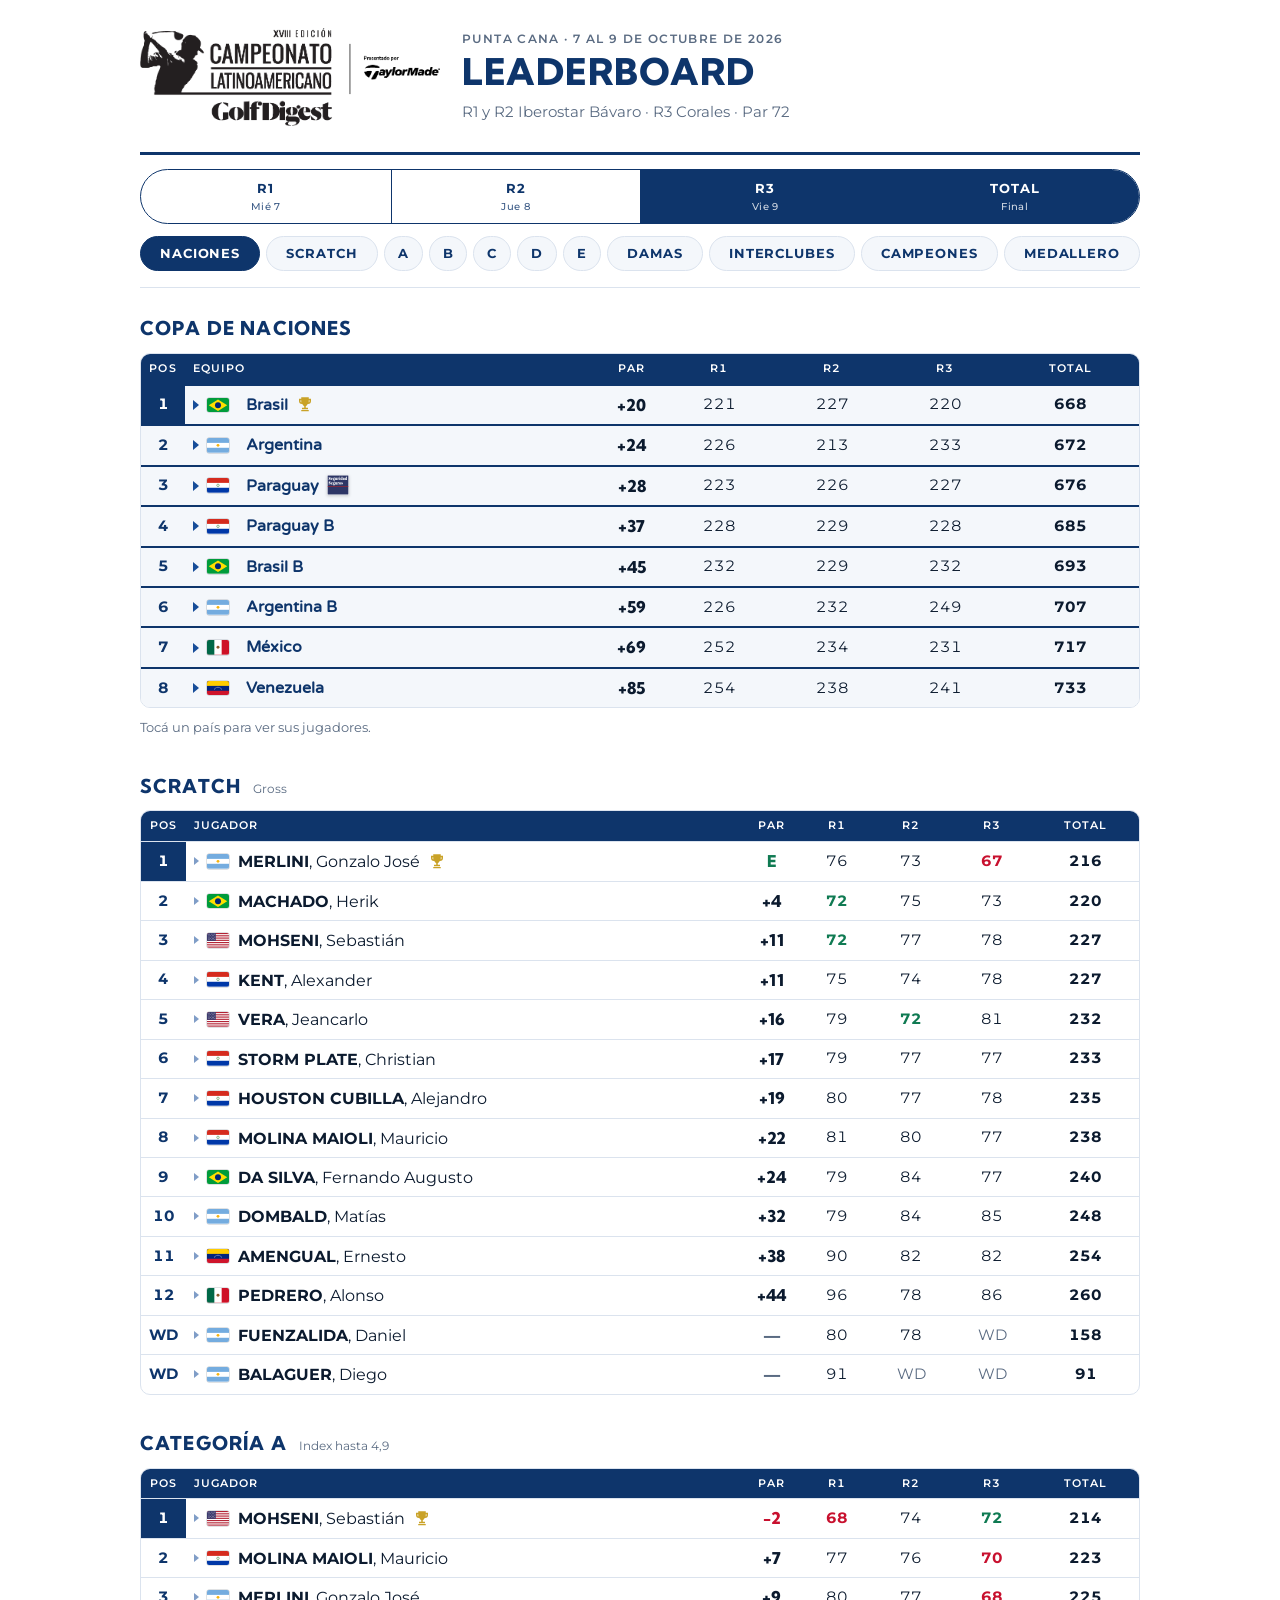
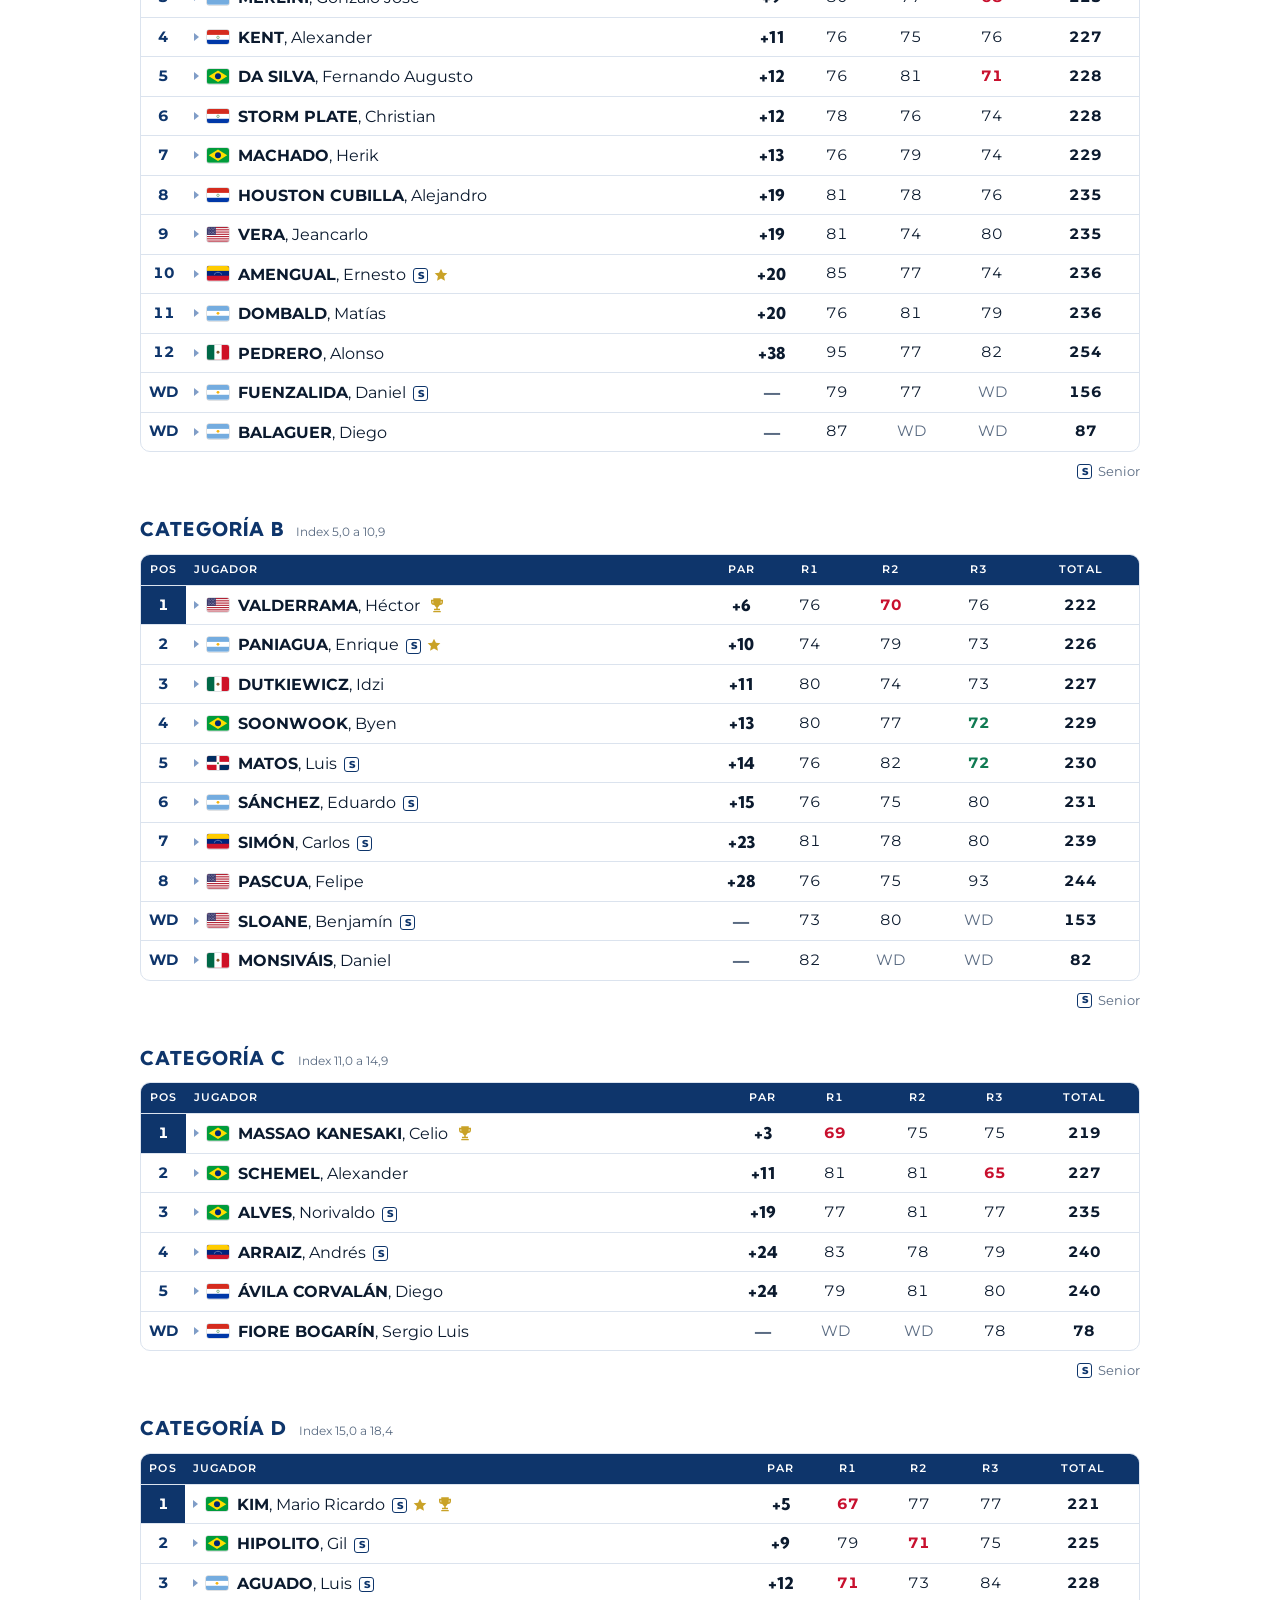
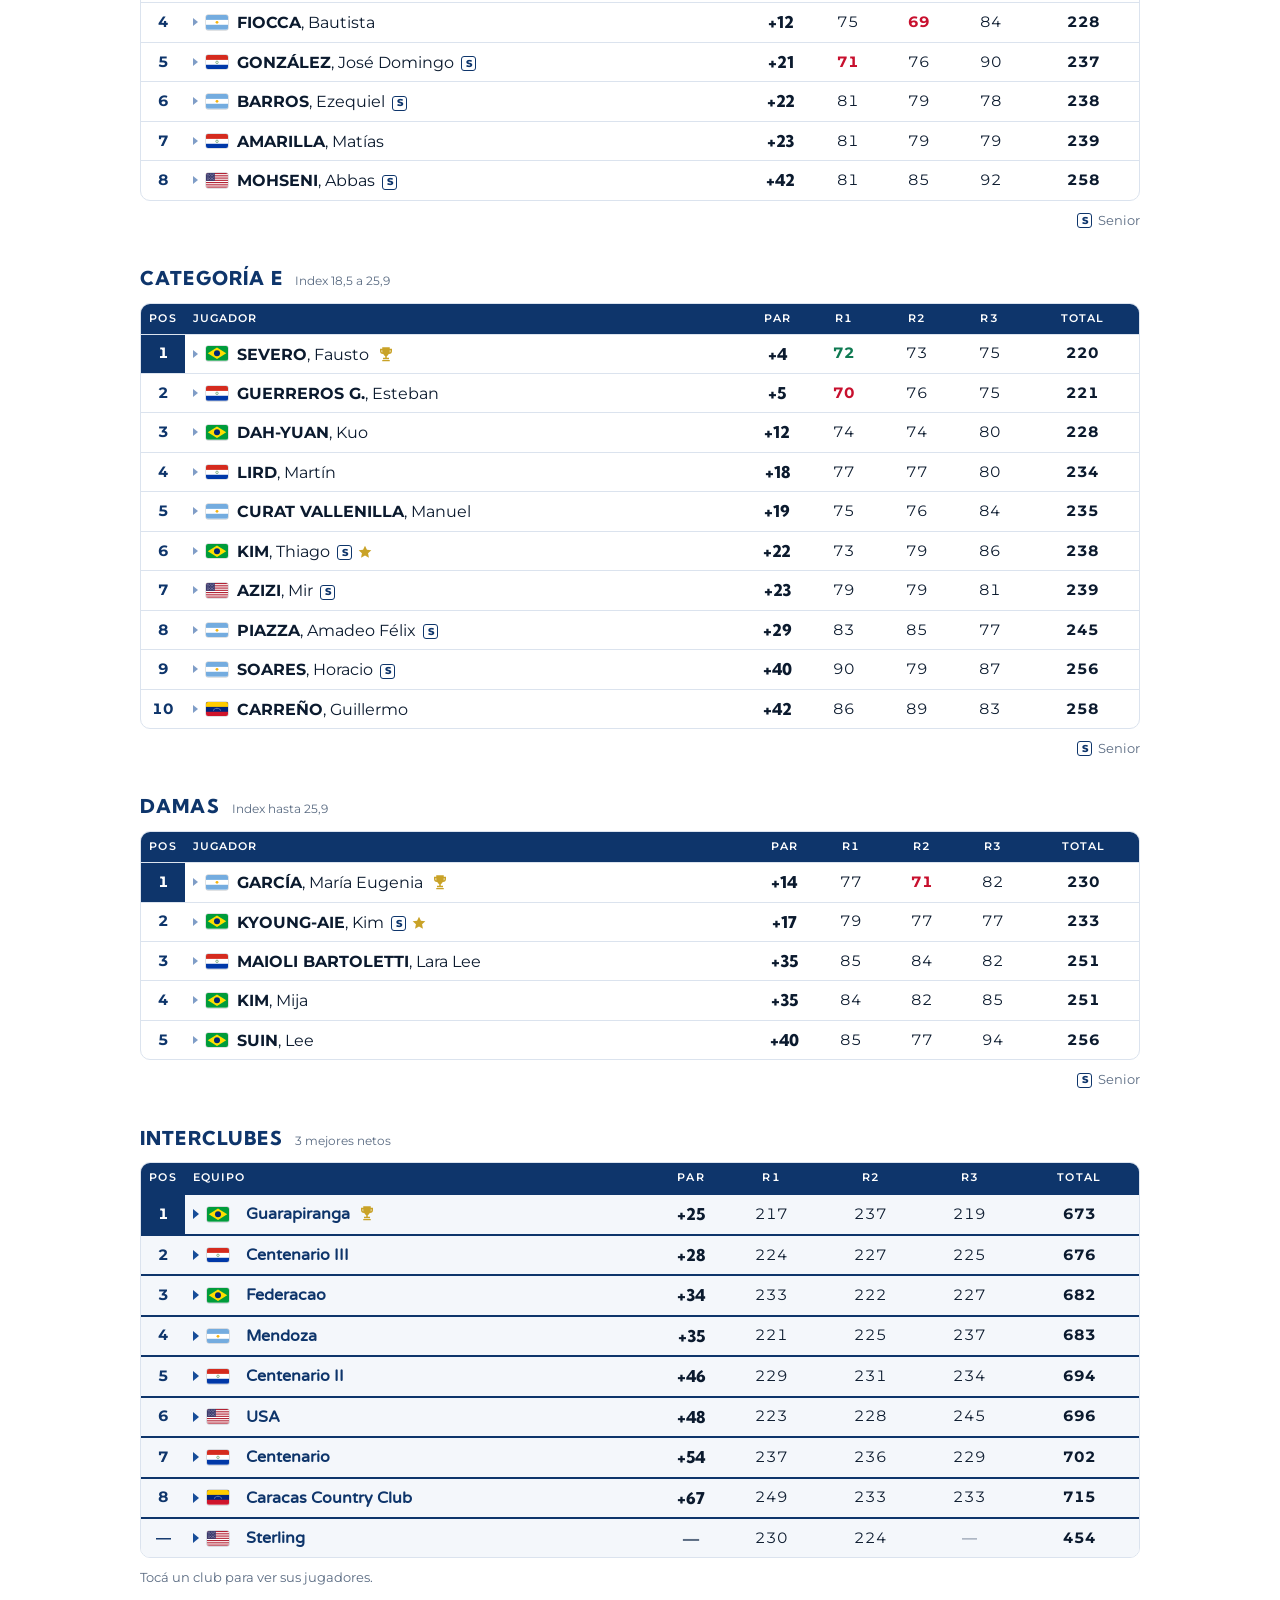
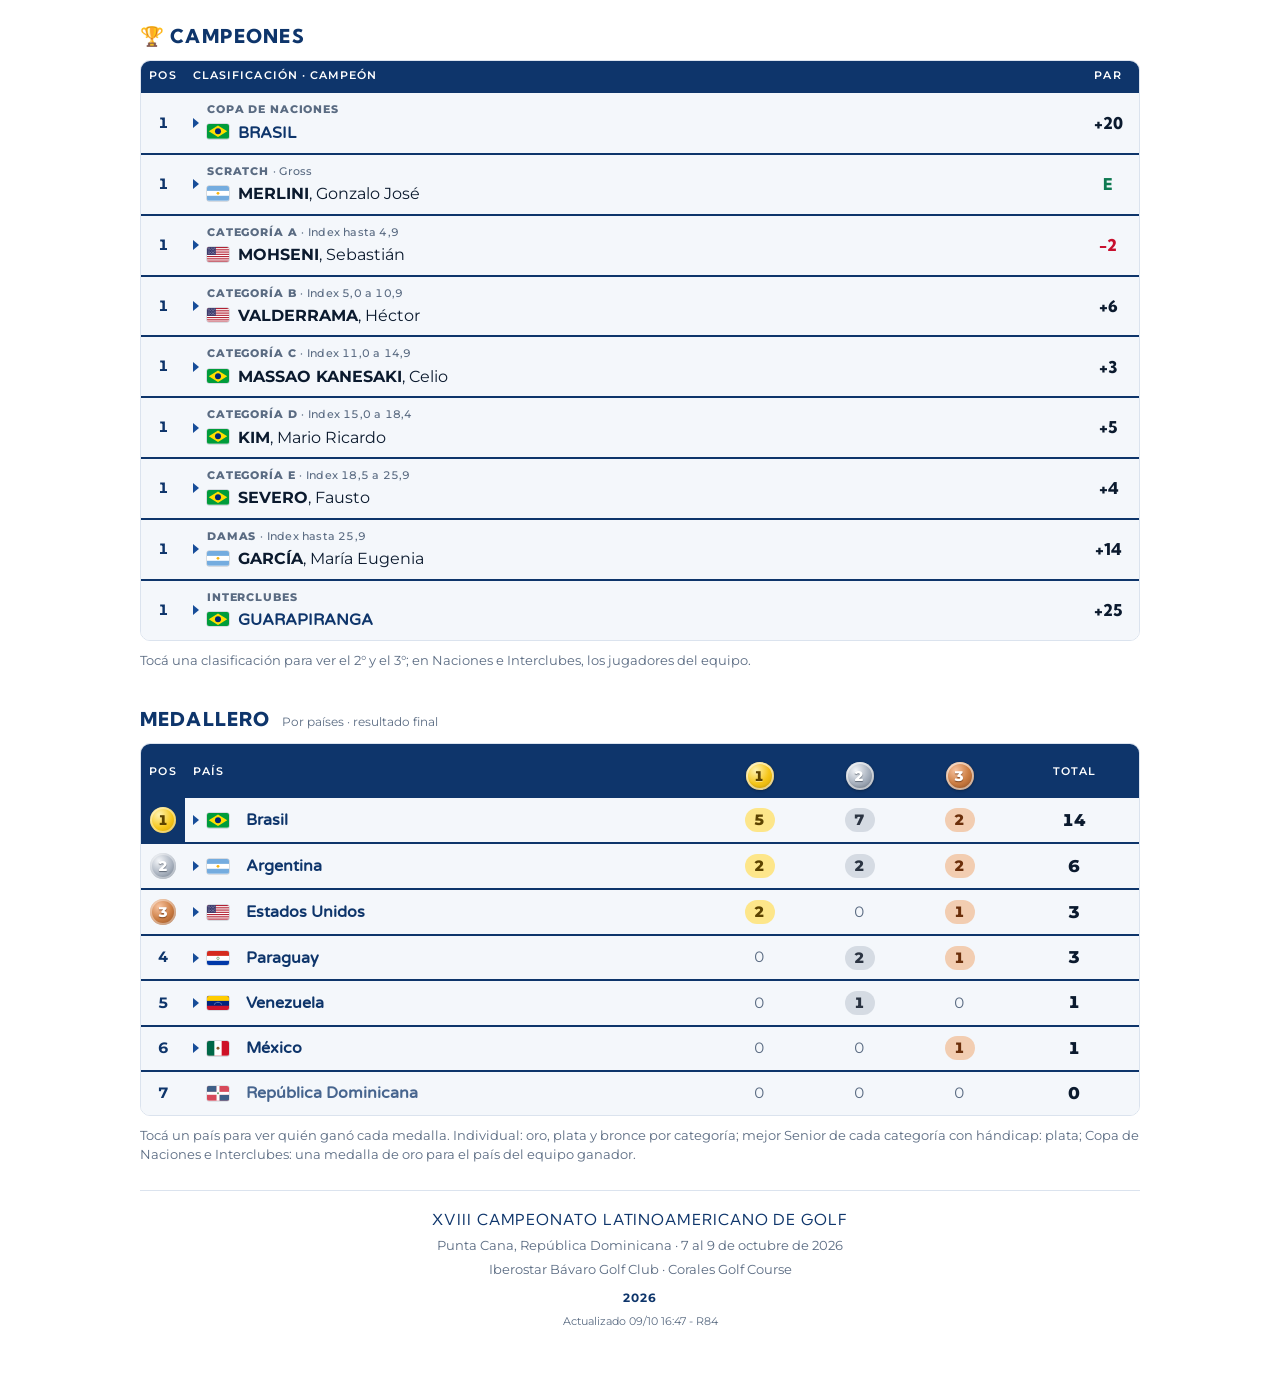
==== commit 5dca01b0: "Senior mixto: Damas compiten por el Senior de su categoría por índice Co-Authored-By: Claude Opus 5." ====
--- a/index.html
+++ b/index.html
@@ -445,7 +445,7 @@
 
 function playerTable(rows, k, sen=false, sid=''){
   const ranked = rank(rows, p => standing(p,k), p => p.last, p => tieVec(p,k)), rs = RS(), multi = rs.length > 1;
-  const best = sen && view === 'r3' ? (ranked.find(it => it.x.sr && !it.k.grp) || {}).x : null;
+  const best = sen && view === 'r3' ? CATS.filter(c => c !== 'Damas').map(seniorWinner).find(w => w && rows.includes(w)) || null : null;
   const head = `<tr><th>Pos</th><th class="l">Jugador</th><th>Par</th>${rs.map(r=>`<th>R${r}</th>`).join('')}${multi?'<th>Total</th>':''}</tr>`;
   let body = '';
   const ncol = 3 + rs.length + (multi?1:0);
@@ -537,6 +537,13 @@
   const top = rank(teams, key, t => t.name)[0];
   return top && !top.k.grp ? top.x : null;
 }
+/* Senior mixto: las Damas compiten por el Senior en la categoría (A–E) que les corresponde por su índice */
+const DAMA_GRP = {'GARCÍA, María Eugenia':'B','MAIOLI BARTOLETTI, Lara Lee':'C','KYOUNG-AIE, Kim':'C','KIM, Mija':'C','SUIN, Lee':'D'};
+const fullNm = p => `${p.last || p.ln}, ${p.first || p.fn}`;
+function seniorWinner(c){
+  const pool = R.filter(p => p.cat === c || (p.cat === 'Damas' && DAMA_GRP[fullNm(p)] === c));
+  const it = rank(pool, p => standing(p,'n'), p => p.last, p => tieVec(p,'n')).find(it => it.x.sr && !it.k.grp);
+  return it ? it.x : null; }
 function medalList(){
   const W = [];
   const pname = p => `${p.last || p.ln}, ${p.first || p.fn}`;
@@ -551,7 +558,7 @@
   for (const c of CATS){
     const lab = c === 'Damas' ? 'Damas' : 'Categoría ' + c;
     const r = podium(R.filter(p => p.cat === c), 'n', lab);
-    if (c !== 'Damas'){ const s = r.find(it => it.x.sr); if (s) W.push({cat:lab, prize:'Mejor Senior', m:'plata', who:pname(s.x), c:s.x.c, f:s.x.f}); }
+    if (c !== 'Damas'){ const s = seniorWinner(c); if (s) W.push({cat:lab, prize:'Mejor Senior', m:'plata', who:pname(s), c:s.c, f:s.f}); }
   }
   const clb = teamWinner('club','club');
   if (clb){ const m = majority(clb.mem); W.push({cat:'Interclubes', prize:FINAL() ? 'Campeón' : '', m:'oro', who:clb.name.toUpperCase(), c:m.c, f:m.f}); }
@@ -640,7 +647,7 @@
   b.push(sec('naciones','Copa de Naciones','', teamTable(group('team'),'nac','n') + '<p class="note">Tocá un país para ver sus jugadores.</p>'));
   b.push(sec('scratch','Scratch','Gross', playerTable(R.filter(p => p.cat === 'A'),'g', false, 'sc')));
   const RANGE = {A:'Index hasta 4,9', B:'Index 5,0 a 10,9', C:'Index 11,0 a 14,9', D:'Index 15,0 a 18,4', E:'Index 18,5 a 25,9', Damas:'Index hasta 25,9'};
-  for (const c of CATS){ const rows = R.filter(p => p.cat === c); b.push(sec('cat-'+c, c === 'Damas' ? 'Damas' : 'Categoría ' + c, RANGE[c], playerTable(rows,'n', c !== 'Damas', c) + (c !== 'Damas' && rows.some(p => p.sr) ? '<p class="note leg"><span class="sr" aria-hidden="true">S</span> Senior</p>' : ''))); }
+  for (const c of CATS){ const rows = R.filter(p => p.cat === c); b.push(sec('cat-'+c, c === 'Damas' ? 'Damas' : 'Categoría ' + c, RANGE[c], playerTable(rows,'n', true, c) + (rows.some(p => p.sr) ? '<p class="note leg"><span class="sr" aria-hidden="true">S</span> Senior</p>' : ''))); }
   b.push(sec('interclubes','Interclubes','3 mejores netos', teamTable(group('club'),'club','c') + '<p class="note">Tocá un club para ver sus jugadores.</p>'));
   b.push(sec('campeones', FINAL() ? '🏆 Campeones' : 'Resultados', FINAL() ? '' : 'Posiciones provisorias', champTable() + '<p class="note">Tocá una clasificación para ver el 2° y el 3°; en Naciones e Interclubes, los jugadores del equipo.</p>'));
   b.push(sec('medallero','Medallero',FINAL() ? 'Por países · resultado final' : 'Por países · provisorio hasta el cierre', medalTable() + '<p class="note">Tocá un país para ver quién ganó cada medalla. Individual: oro, plata y bronce por categoría; mejor Senior de cada categoría con hándicap: plata; Copa de Naciones e Interclubes: una medalla de oro para el país del equipo ganador.</p>'));
@@ -729,7 +736,7 @@
 
 
 /* --- datos publicados --- */
-const PUB = {"p":[["Nombre Completo","Name","Last Name","Senior","Country","Flag","Equipo Nación","Scratch","Equipo Interclub","Categoría","Hcp Iberostar","Hcp Corales"],["MACHADO, Herik","Herik","MACHADO","","Brasil","🇧🇷","Brasil","TRUE","","A","-4","-1"],["MERLINI, Gonzalo José","Gonzalo","MERLINI","","Argentina","🇦🇷","Argentina","TRUE","","A","-4","-1"],["VERA, Jeancarlo","Jeancarlo","VERA","","Estados Unidos","🇺🇸","","","Sterling","A","-2","1"],["HOUSTON CUBILLA, Alejandro","Alejandro","HOUSTON","","Paraguay","🇵🇾","Paraguay B","TRUE","Centenario II","A","-1","2"],["KENT, Alexander","Alexander","KENT","","Paraguay","🇵🇾","Paraguay","TRUE","Centenario III","A","-1","2"],["STORM PLATE, Christian","Christian","STORM","","Paraguay","🇵🇾","Paraguay","","Centenario III","A","1","3"],["PEDRERO, Alonso","Alonso","PEDRERO","","Mexico","🇲🇽","México","TRUE","","A","1","4"],["FUENZALIDA, Daniel","Daniel","FUENZALIDA","✔","Argentina","🇦🇷","","","Mendoza","A","1","4"],["DA SILVA, Fernando Augusto","Fernando","DA SILVA","","Brasil","🇧🇷","Brasil B","TRUE","","A","3","6"],["DOMBALD, Matías","Matías","DOMBALD","","Argentina","🇦🇷","Argentina B","TRUE","","A","3","6"],["BALAGUER, Diego","Diego","BALAGUER","","Argentina","🇦🇷","Argentina B","","","A","4","7"],["MOLINA MAIOLI, Mauricio","Mauricio","MOLINA","","Paraguay","🇵🇾","Paraguay B","","Centenario","A","4","7"],["MOHSENI, Sebastián","Sebastián","MOHSENI","","Estados Unidos","🇺🇸","","","USA","A","4","7"],["AMENGUAL, Ernesto","Ernesto","AMENGUAL","✔","Venezuela","🇻🇪","Venezuela","TRUE","Caracas Country Club","A","5","8"],["MATOS, Luis","Luis","MATOS","✔","República Dominicana","🇩🇴","México","","","B","3","4"],["MONSIVÁIS, Daniel","Daniel","MONSIVÁIS","","Mexico","🇲🇽","México","","","B","4","5"],["SÁNCHEZ, Eduardo","Eduardo","SÁNCHEZ","✔","Argentina","🇦🇷","Argentina B","","Mendoza","B","4","5"],["SLOANE, Benjamín","Benjamín","SLOANE","✔","Estados Unidos","🇺🇸","","","Sterling","B","5","6"],["SIMÓN, Carlos","Carlos","SIMÓN","✔","Venezuela","🇻🇪","Venezuela","","Caracas Country Club","B","6","7"],["PASCUA, Felipe","Felipe","PASCUA","","Estados Unidos","🇺🇸","","","USA","B","6","7"],["SOONWOOK, Byen","Byen","SOONWOOK","","Brasil","🇧🇷","Brasil","","Federacao","B","6","8"],["GARCÍA, María Eugenia","María","GARCÍA","","Argentina","🇦🇷","Argentina","","","Damas","4","5"],["VALDERRAMA, Héctor","Héctor","VALDERRAMA","","Estados Unidos","🇺🇸","","","Sterling","B","7","8"],["PANIAGUA, Enrique","Enrique","PANIAGUA","✔","Argentina","🇦🇷","","","Mendoza","B","8","10"],["DUTKIEWICZ, Idzi","Idzi","DUTKIEWICZ","","Mexico","🇲🇽","México","","","B","8","10"],["ÁVILA CORVALÁN, Diego","Diego","ÁVILA","","Paraguay","🇵🇾","Paraguay","","Centenario","C","9","6"],["ALVES, Norivaldo","Norivaldo","ALVES","✔","Brasil","🇧🇷","","","Guarapiranga","C","9","7"],["MAIOLI BARTOLETTI, Lara Lee","Lara","MAIOLI","","Paraguay","🇵🇾","","","Centenario","Damas","6","7"],["MASSAO KANESAKI, Celio","Celio","MASSAO","","Brasil","🇧🇷","Brasil","","","C","11","8"],["ARRAIZ, Andrés","Andrés","ARRAIZ","✔","Venezuela","🇻🇪","Venezuela","","Caracas Country Club","C","11","9"],["KYOUNG-AIE, Kim","Kim","KYOUNG-AIE","✔","Brasil","🇧🇷","","","","Damas","8","9"],["FIORE BOGARÍN, Sergio Luis","Sergio","FIORE","","Paraguay","🇵🇾","","","Centenario II","C","12","9"],["SCHEMEL, Alexander","Alexander","SCHEMEL","","Brasil","🇧🇷","","","Guarapiranga","C","12","9"],["KIM, Mija","Mija","KIM","","Brasil","🇧🇷","Brasil B","","Federacao","Damas","9","10"],["FIOCCA, Bautista","Bautista","FIOCCA","","Argentina","🇦🇷","Argentina","","","D","13","10"],["BARROS, Ezequiel","Ezequiel","BARROS","✔","Argentina","🇦🇷","","","","D","14","11"],["AMARILLA, Matías","Matías","AMARILLA","","Paraguay","🇵🇾","","","Centenario","D","14","11"],["MOHSENI, Abbas","Abbas","MOHSENI","✔","Estados Unidos","🇺🇸","","","USA","D","14","12"],["AGUADO, Luis","Luis","AGUADO","✔","Argentina","🇦🇷","Argentina B","","Mendoza","D","14","12"],["KIM, Mario Ricardo","Mario","KIM","✔","Brasil","🇧🇷","","","Guarapiranga","D","15","12"],["GONZÁLEZ, José Domingo","José","GONZÁLEZ","✔","Paraguay","🇵🇾","Paraguay B","","Centenario II","D","15","12"],["SUIN, Lee","Lee","SUIN","","Brasil","🇧🇷","Brasil","","","Damas","12","13"],["HIPOLITO, Gil","Gil","HIPOLITO","✔","Brasil","🇧🇷","Brasil B","","Federacao","D","16","13"],["GUERREROS G., Esteban","Esteban","GUERREROS","","Paraguay","🇵🇾","Paraguay","","Centenario III","E","16","14"],["DAH-YUAN, Kuo","Kuo","DAH-YUAN","","Brasil","🇧🇷","Brasil B","","Federacao","E","17","14"],["KIM, Thiago","Thiago","KIM","✔","Brasil","🇧🇷","","","Guarapiranga","E","17","14"],["SEVERO, Fausto","Fausto","SEVERO","","Brasil","🇧🇷","","","","E","17","14"],["AZIZI, Mir","Mir","AZIZI","✔","Estados Unidos","🇺🇸","","","USA","E","17","14"],["LIRD, Martín","Martín","LIRD","","Paraguay","🇵🇾","Paraguay B","","Centenario II","E","18","15"],["CURAT VALLENILLA, Manuel","Manuel","CURAT","","Argentina","🇦🇷","Argentina","","","E","18","16"],["PIAZZA, Amadeo Félix","Amadeo","PIAZZA","✔","Argentina","🇦🇷","","","","E","19","16"],["CARREÑO, Guillermo","Guillermo","CARREÑO","","Venezuela","🇻🇪","Venezuela","","Caracas Country Club","E","24","21"],["SOARES, Horacio","Horacio","SOARES","✔","Argentina","🇦🇷","","","","E","24","21"]],"r":[["Resultados"],[""],["Ronda","Jugador (Nombre Completo)","Salida","Hora","1","2","3","4","5","6","7","8","9","10","11","12","13","14","15","16","17","18","Ida","Vuelta","Gross","Estado","Index ronda","Index usado","Hcp base"],["Par","Iberostar","","","4","3","4","4","5","4","4","3","5","4","3","4","5","4","4","3","5","4"],["Par","Corales","","","4","3","4","5","4","4","5","4","3","4","3","5","4","5","4","4","3","4"],["R1","KENT, Alexander","","","4","3","4","4","6","5","4","3","5","5","3","4","5","4","4","3","5","4","","","75","","","",""],["R1","PEDRERO, Alonso","","","5","5","6","6","6","5","3","5","6","7","3","4","7","7","5","4","7","5","","","96","","","",""],["R1","MERLINI, Gonzalo José","","","4","4","4","5","4","4","4","5","5","4","3","5","3","5","5","3","5","4","","","76","","","",""],["R1","MACHADO, Herik","","","4","2","5","4","4","3","4","4","4","5","4","4","4","4","4","5","4","4","","","72","","","",""],["R1","MOLINA MAIOLI, Mauricio","","","5","5","5","4","4","5","4","4","6","6","3","4","6","4","4","3","5","4","","","81","","","",""],["R1","LIRD, Martín","","","7","3","6","6","5","5","5","5","5","6","4","6","6","6","5","6","5","4","","","95","","","",""],["R1","CURAT VALLENILLA, Manuel","","","4","4","6","6","9","5","5","4","6","5","2","5","7","5","4","4","8","4","","","93","","","",""],["R1","AMARILLA, Matías","","","5","5","4","3","6","5","7","3","6","7","6","5","5","6","5","4","8","5","","","95","","","",""],["R1","GUERREROS G., Esteban","","","4","4","4","5","7","4","4","4","6","5","5","5","6","4","5","2","7","5","","","86","","","",""],["R1","CARREÑO, Guillermo","","","6","6","6","6","6","6","6","5","7","6","6","7","6","7","6","5","7","6","","","110","","","",""],["R1","AMENGUAL, Ernesto","","","4","4","4","5","6","6","5","4","5","7","4","4","4","5","4","6","9","4","","","90","","","",""],["R1","HOUSTON CUBILLA, Alejandro","","","4","3","5","5","6","6","4","3","5","4","4","5","4","5","4","3","6","4","","","80","","","",""],["R1","MOHSENI, Sebastián","","","4","4","4","3","6","4","4","3","5","4","3","4","4","4","4","3","5","4","","","72","","","",""],["R1","SLOANE, Benjamín","","","5","3","4","5","5","4","4","3","5","5","5","4","5","5","3","4","5","4","","","78","","","",""],["R1","PASCUA, Felipe","","","5","4","4","5","4","5","4","2","5","4","5","5","5","6","5","4","6","4","","","82","","","",""],["R1","DOMBALD, Matías","","","4","3","4","5","4","4","4","3","6","5","5","5","5","5","4","3","5","5","","","79","","","",""],["R1","DA SILVA, Fernando Augusto","","","4","4","5","6","5","5","4","3","5","5","5","3","5","5","4","2","5","4","","","79","","","",""],["R1","SOONWOOK, Byen","","","4","5","5","5","5","4","4","6","5","8","4","4","6","5","4","3","5","4","","","86","","","",""],["R1","DAH-YUAN, Kuo","","","3","5","5","6","6","5","5","4","6","4","5","5","5","6","5","4","6","6","","","91","","","",""],["R1","KIM, Mario Ricardo","","","4","5","4","6","4","7","3","3","5","4","5","4","5","5","4","4","6","4","","","82","","","",""],["R1","KIM, Thiago","","","5","4","5","5","7","4","5","4","6","4","4","6","7","5","4","3","7","5","","","90","","","",""],["R1","STORM PLATE, Christian","","","4","5","6","5","4","6","4","4","6","5","3","3","4","5","4","2","5","4","","","79","","","",""],["R1","BALAGUER, Diego","","","5","4","5","6","8","4","4","5","7","6","4","4","6","5","5","4","5","4","","","91","","","",""],["R1","DUTKIEWICZ, Idzi","","","4","4","5","6","6","5","4","3","5","7","3","4","5","6","4","4","8","5","","","88","","","",""],["R1","VERA, Jeancarlo","","","4","3","4","4","6","4","4","4","5","4","3","4","5","6","4","6","5","4","","","79","","","",""],["R1","VALDERRAMA, Héctor","","","5","2","4","5","5","4","4","3","5","6","4","4","6","6","5","4","7","4","","","83","","","",""],["R1","AZIZI, Mir","","","5","3","7","7","6","5","5","4","7","5","4","7","7","5","6","3","5","5","","","96","","","",""],["R1","MOHSENI, Abbas","","","7","4","4","5","5","5","4","4","6","5","5","6","5","5","7","4","8","6","","","95","","","",""],["R1","MONSIVÁIS, Daniel","","","4","3","4","7","5","6","4","3","5","4","3","4","5","5","9","5","5","5","","","86","","","",""],["R1","SIMÓN, Carlos","","","4","4","4","5","7","5","5","4","5","4","4","6","5","5","5","4","6","5","","","87","","","",""],["R1","ÁVILA CORVALÁN, Diego","","","6","4","5","4","5","5","4","4","6","4","5","6","5","5","4","3","8","5","","","88","","","",""],["R1","HIPOLITO, Gil","","","5","3","5","7","5","5","6","5","6","4","4","5","7","5","6","4","7","6","","","95","","","",""],["R1","FUENZALIDA, Daniel","","","4","3","5","4","6","4","5","4","5","4","4","4","5","5","4","3","6","5","","","80","","","",""],["R1","PANIAGUA, Enrique","","","4","4","5","5","6","4","4","5","6","4","3","4","5","6","4","4","5","4","","","82","","","",""],["R1","SÁNCHEZ, Eduardo","","","4","5","4","5","6","5","4","3","6","4","5","5","4","4","5","3","4","4","","","80","","","",""],["R1","MATOS, Luis","","","3","4","4","4","5","4","6","4","5","5","4","4","5","4","4","5","5","4","","","79","","","",""],["R1","SEVERO, Fausto","","","6","3","4","5","5","4","5","4","6","4","5","6","5","5","5","5","6","6","","","89","","","",""],["R1","SCHEMEL, Alexander","","","4","4","4","6","6","5","7","3","7","4","5","6","7","6","4","5","5","5","","","93","","","",""],["R1","ARRAIZ, Andrés","","","6","5","4","5","7","6","5","4","5","5","4","5","7","5","5","4","7","5","","","94","","","",""],["R1","ALVES, Norivaldo","","","5","5","7","5","7","5","4","5","6","4","2","3","6","6","4","4","4","4","","","86","","","",""],["R1","GARCÍA, María Eugenia","","","4","3","5","5","6","4","4","5","5","5","4","4","5","5","4","3","5","5","","","81","","","",""],["R1","MASSAO KANESAKI, Celio","","","5","3","4","5","5","5","4","3","5","7","4","5","5","4","3","3","6","4","","","80","","","",""],["R1","GONZÁLEZ, José Domingo","","","6","3","6","5","6","5","4","3","5","5","3","4","8","5","4","4","5","5","","","86","","","",""],["R1","FIOCCA, Bautista","","","6","3","4","6","4","5","5","4","5","5","4","4","5","5","8","4","6","5","","","88","","","",""],["R1","FIORE BOGARÍN, Sergio Luis","","","","","","","","","","","","","","","","","","","","","","","","WD","","",""],["R1","AGUADO, Luis","","","4","3","4","6","5","4","5","4","4","5","4","6","5","6","4","3","8","5","","","85","","","",""],["R1","BARROS, Ezequiel","","","7","5","5","5","7","5","4","4","5","3","5","5","6","6","3","6","8","6","","","95","","","",""],["R1","PIAZZA, Amadeo Félix","","","6","4","6","8","8","5","5","5","6","5","4","6","6","6","5","4","6","7","","","102","","","",""],["R1","SOARES, Horacio","","","7","5","5","7","7","6","5","4","10","6","4","7","6","6","5","9","8","7","","","114","","","",""],["R1","KIM, Mija","","","5","3","6","6","6","5","4","5","5","7","3","8","6","5","4","3","6","6","","","93","","","",""],["R1","KYOUNG-AIE, Kim","","","7","4","4","4","5","4","5","4","5","4","5","4","5","7","5","4","5","6","","","87","","","",""],["R1","MAIOLI BARTOLETTI, Lara Lee","","","5","4","5","5","8","5","4","4","7","5","4","5","7","6","3","3","6","5","","","91","","","",""],["R1","SUIN, Lee","","","5","3","7","5","7","7","5","3","7","6","4","6","6","5","5","4","7","5","","","97","","","",""],["R2","PIAZZA, Amadeo Félix","","","5","5","5","7","6","7","6","5","6","7","5","5","6","6","5","5","6","7","","","104","","","",""],["R2","SOARES, Horacio","","","7","4","5","5","6","5","5","3","9","6","5","5","7","8","5","7","5","6","","","103","","","",""],["R2","BARROS, Ezequiel","","","5","5","4","5","6","5","7","5","6","5","4","4","6","5","5","4","6","6","","","93","","","",""],["R2","FIORE BOGARÍN, Sergio Luis","","","","","","","","","","","","","","","","","","","","","","","","WD","","",""],["R2","MONSIVÁIS, Daniel","","","","","","","","","","","","","","","","","","","","","","","","WD","","",""],["R2","KIM, Mija","","","5","5","4","4","8","5","5","2","7","6","4","5","5","6","6","4","5","5","","","91","","","",""],["R2","KYOUNG-AIE, Kim","","","5","4","4","5","5","3","5","2","5","4","4","5","8","5","5","4","6","6","","","85","","","",""],["R2","SUIN, Lee","","","4","3","5","5","6","6","4","3","7","5","4","5","6","5","5","4","6","6","","","89","","","",""],["R2","HIPOLITO, Gil","","","4","4","4","6","4","6","4","5","6","5","6","5","6","5","5","3","5","4","","","87","","","",""],["R2","MASSAO KANESAKI, Celio","","","4","5","5","7","5","6","4","3","5","5","4","4","6","4","5","5","5","4","","","86","","","",""],["R2","ÁVILA CORVALÁN, Diego","","","4","4","4","4","7","4","5","4","6","6","4","5","6","5","5","7","5","5","","","90","","","",""],["R2","KENT, Alexander","","","4","3","5","3","4","5","5","3","7","4","4","3","4","5","3","3","5","4","","","74","","","",""],["R2","AMENGUAL, Ernesto","","","4","4","3","4","6","4","5","5","6","5","4","4","5","4","6","4","5","4","","","82","","","",""],["R2","DOMBALD, Matías","","","4","3","5","6","4","5","5","4","7","4","4","4","5","6","4","4","5","5","","","84","","","",""],["R2","AZIZI, Mir","","","7","3","4","5","7","5","7","3","7","5","4","5","6","7","3","4","6","8","","","96","","","",""],["R2","MOHSENI, Abbas","","","6","4","7","7","7","6","5","5","6","6","4","6","5","5","5","4","5","6","","","99","","","",""],["R2","SLOANE, Benjamín","","","4","5","4","4","7","5","5","3","6","4","4","6","5","5","5","4","5","4","","","85","","","",""],["R2","VERA, Jeancarlo","","","4","4","4","4","6","3","4","3","6","4","4","4","3","4","4","2","4","5","","","72","","","",""],["R2","VALDERRAMA, Héctor","","","5","4","5","4","6","4","4","3","5","3","3","4","6","5","4","3","5","4","","","77","","","",""],["R2","PASCUA, Felipe","","","3","4","4","6","5","4","3","5","6","4","5","5","6","4","4","4","5","4","","","81","","","",""],["R2","MOHSENI, Sebastián","","","4","4","3","5","5","4","4","4","7","4","2","5","5","5","4","3","4","5","","","77","","","",""],["R2","DA SILVA, Fernando Augusto","","","4","5","4","6","5","5","4","4","5","5","4","5","4","5","4","5","5","5","","","84","","","",""],["R2","MERLINI, Gonzalo José","","","4","3","3","4","5","5","4","3","5","5","3","5","4","5","4","3","5","3","","","73","","","",""],["R2","PEDRERO, Alonso","","","4","3","4","3","4","5","3","3","8","6","3","4","6","5","5","3","5","4","","","78","","","",""],["R2","MACHADO, Herik","","","4","4","4","4","4","3","4","4","5","5","4","6","4","4","4","4","4","4","","","75","","","",""],["R2","HOUSTON CUBILLA, Alejandro","","","4","5","6","4","5","4","4","3","5","4","5","3","5","4","4","4","4","4","","","77","","","",""],["R2","STORM PLATE, Christian","","","4","2","5","5","5","4","3","4","6","4","4","4","4","4","5","5","5","4","","","77","","","",""],["R2","BALAGUER, Diego","","","","","","","","","","","","","","","","","","","","","","","","WD","","",""],["R2","DUTKIEWICZ, Idzi","","","4","3","4","5","5","5","4","3","6","4","3","5","5","4","4","6","7","5","","","82","","","",""],["R2","GONZÁLEZ, José Domingo","","","6","4","5","5","7","4","5","3","9","4","4","6","6","5","4","4","6","4","","","91","","","",""],["R2","FIOCCA, Bautista","","","4","3","4","5","5","4","4","4","7","5","4","4","5","6","4","6","4","4","","","82","","","",""],["R2","KIM, Mario Ricardo","","","5","4","5","5","4","5","4","6","5","4","6","4","5","5","7","5","6","5","","","90","","","",""],["R2","KIM, Thiago","","","5","5","4","5","6","4","4","3","7","6","3","7","6","6","6","7","6","6","","","96","","","",""],["R2","AMARILLA, Matías","","","4","4","5","5","5","4","5","4","6","5","3","4","8","5","6","5","10","5","","","93","","","",""],["R2","GUERREROS G., Esteban","","","5","5","5","7","6","6","5","3","7","5","3","4","4","5","6","5","7","4","","","92","","","",""],["R2","ALVES, Norivaldo","","","4","3","4","5","5","4","5","4","6","9","4","5","6","4","6","4","8","4","","","90","","","",""],["R2","SEVERO, Fausto","","","5","5","4","5","6","5","4","6","6","4","4","5","6","6","5","3","5","6","","","90","","","",""],["R2","MOLINA MAIOLI, Mauricio","","","4","4","3","5","5","4","5","4","6","4","4","5","5","4","6","2","5","5","","","80","","","",""],["R2","LIRD, Martín","","","7","4","4","5","5","4","6","4","7","4","5","7","6","6","4","3","5","9","","","95","","","",""],["R2","AGUADO, Luis","","","5","4","5","6","7","4","4","4","6","3","4","6","5","5","5","3","6","5","","","87","","","",""],["R2","SCHEMEL, Alexander","","","6","4","4","5","5","8","4","3","7","5","4","6","5","6","6","3","6","6","","","93","","","",""],["R2","SIMÓN, Carlos","","","5","3","4","6","6","5","4","2","6","5","4","4","5","6","5","2","6","6","","","84","","","",""],["R2","ARRAIZ, Andrés","","","4","3","5","4","6","5","4","4","7","4","4","7","6","6","5","3","5","7","","","89","","","",""],["R2","MAIOLI BARTOLETTI, Lara Lee","","","5","3","5","6","6","6","5","4","6","6","3","5","6","5","4","2","7","6","","","90","","","",""],["R2","GARCÍA, María Eugenia","","","5","3","4","4","7","3","4","3","4","5","4","4","5","4","4","3","5","4","","","75","","","",""],["R2","CURAT VALLENILLA, Manuel","","","4","3","5","5","7","5","4","4","6","7","4","7","5","7","6","6","4","5","","","94","","","",""],["R2","CARREÑO, Guillermo","","","5","4","5","7","8","5","5","4","6","8","4","8","9","7","6","6","9","7","","","113","","","",""],["R2","SOONWOOK, Byen","","","3","4","4","4","4","5","5","3","6","4","4","5","6","5","4","6","5","6","","","83","","","",""],["R2","DAH-YUAN, Kuo","","","4","4","4","5","5","4","8","3","7","6","3","5","6","5","5","4","5","8","","","91","","","",""],["R2","FUENZALIDA, Daniel","","","3","3","4","4","5","5","3","4","5","4","3","3","4","5","5","5","9","4","","","78","","","",""],["R2","PANIAGUA, Enrique","","","4","5","4","5","5","5","4","4","7","4","3","4","5","6","5","6","6","5","","","87","","","",""],["R2","SÁNCHEZ, Eduardo","","","4","3","4","4","8","5","4","3","5","4","5","5","4","5","4","3","5","4","","","79","","","",""],["R2","MATOS, Luis","","","4","6","4","4","5","6","5","3","5","4","4","3","6","5","7","5","4","5","","","85","","","",""],["R3","AMARILLA, Matías","","","5","5","4","5","6","6","7","4","4","4","5","5","4","6","5","4","4","7","","","90","","","",""],["R3","AZIZI, Mir","","","6","4","6","6","4","5","6","6","4","5","4","6","6","8","4","6","4","5","","","95","","","",""],["R3","BARROS, Ezequiel","","","6","4","6","6","5","4","7","4","4","5","3","6","5","6","5","5","3","5","","","89","","","",""],["R3","CARREÑO, Guillermo","","","5","5","6","8","6","5","7","5","4","7","5","6","6","7","7","5","5","5","","","104","","","",""],["R3","FIORE BOGARÍN, Sergio Luis","","","5","5","5","5","4","3","5","5","3","5","3","6","6","5","6","5","5","6","","","87","","","",""],["R3","HIPOLITO, Gil","","","5","3","4","6","5","4","6","5","5","5","4","5","5","7","5","5","4","5","","","88","","","",""],["R3","MOHSENI, Abbas","","","5","5","6","6","5","5","7","7","7","5","4","5","7","6","7","7","4","6","","","104","","","",""],["R3","PIAZZA, Amadeo Félix","","","6","4","8","7","5","5","6","5","4","5","4","4","6","6","6","4","4","4","","","93","","","",""],["R3","SCHEMEL, Alexander","","","5","4","5","5","4","4","4","4","3","3","3","5","4","6","4","4","3","4","","","74","","","",""],["R3","SOARES, Horacio","","","8","6","7","7","5","6","6","6","4","6","7","4","6","6","7","5","6","6","","","108","","","",""],["R3","KENT, Alexander","","","4","2","4","4","4","5","5","7","4","5","3","6","5","4","4","5","3","4","","","78","","","",""],["R3","MACHADO, Herik","","","4","3","4","5","4","4","4","4","3","5","4","4","4","5","4","4","3","5","","","73","","","",""],["R3","MERLINI, Gonzalo José","","","5","3","4","4","4","3","4","4","3","4","2","5","4","4","4","4","2","4","","","67","","","",""],["R3","MOHSENI, Sebastián","","","4","2","6","4","6","3","6","4","4","4","5","5","4","5","5","4","3","4","","","78","","","",""],["R3","HOUSTON CUBILLA, Alejandro","","","4","3","4","5","5","4","5","4","4","4","5","4","5","5","6","4","3","4","","","78","","","",""],["R3","PEDRERO, Alonso","","","6","5","5","5","6","4","5","6","2","4","3","5","4","5","4","6","5","6","","","86","","","",""],["R3","STORM PLATE, Christian","","","4","5","5","5","4","5","5","5","4","4","3","4","4","5","4","4","3","4","","","77","","","",""],["R3","VERA, Jeancarlo","","","5","3","4","5","4","5","5","4","4","5","3","7","5","5","5","4","3","5","","","81","","","",""],["R3","MOLINA MAIOLI, Mauricio","","","4","4","4","4","4","6","5","5","3","5","3","6","4","5","4","4","3","4","","","77","","","",""],["R3","DOMBALD, Matías","","","5","4","4","7","4","4","6","9","2","5","4","4","4","6","4","5","3","5","","","85","","","",""],["R3","DA SILVA, Fernando Augusto","","","4","3","4","5","4","5","6","4","4","5","4","4","4","5","4","4","3","5","","","77","","","",""],["R3","AMENGUAL, Ernesto","","","3","4","5","6","6","4","5","6","3","5","4","5","5","5","4","5","3","4","","","82","","","",""],["R3","MONSIVÁIS, Daniel","","","","","","","","","","","","","","","","","","","","","","","","WD","","",""],["R3","FUENZALIDA, Daniel","","","","","","","","","","","","","","","","","","","","","","","","WD","","",""],["R3","MATOS, Luis","","","4","3","5","5","4","6","5","3","4","4","3","4","4","6","4","4","3","5","","","76","","","",""],["R3","BALAGUER, Diego","","","","","","","","","","","","","","","","","","","","","","","","WD","","",""],["R3","SIMÓN, Carlos","","","4","3","4","5","6","4","7","6","4","5","3","5","5","7","4","5","6","4","","","87","","","",""],["R3","VALDERRAMA, Héctor","","","5","3","4","5","5","4","6","4","4","6","4","5","6","7","5","4","3","4","","","84","","","",""],["R3","SÁNCHEZ, Eduardo","","","3","5","7","4","4","5","6","6","4","6","2","5","5","5","4","5","4","5","","","85","","","",""],["R3","PASCUA, Felipe","","","6","3","5","6","6","6","7","5","5","5","4","5","6","7","6","5","4","9","","","100","","","",""],["R3","PANIAGUA, Enrique","","","4","2","4","5","5","5","7","5","3","5","3","5","5","5","4","5","5","6","","","83","","","",""],["R3","SLOANE, Benjamín","","","","","","","","","","","","","","","","","","","","","","","","WD","","",""],["R3","DUTKIEWICZ, Idzi","","","4","4","4","7","5","3","6","4","4","6","3","6","5","5","6","5","3","3","","","83","","","",""],["R3","SOONWOOK, Byen","","","5","3","3","6","6","5","6","4","4","5","3","5","4","5","5","3","3","5","","","80","","","",""],["R3","MASSAO KANESAKI, Celio","","","4","3","4","5","6","5","4","6","4","5","4","5","4","7","4","5","3","5","","","83","","","",""],["R3","ALVES, Norivaldo","","","5","3","4","5","6","6","7","4","3","5","3","5","4","6","4","5","4","5","","","84","","","",""],["R3","ÁVILA CORVALÁN, Diego","","","4","3","3","6","6","4","5","7","4","5","4","7","5","6","4","5","4","4","","","86","","","",""],["R3","ARRAIZ, Andrés","","","5","3","4","6","5","4","6","5","5","5","5","5","3","5","5","6","7","4","","","88","","","",""],["R3","FIOCCA, Bautista","","","6","5","6","4","5","6","5","4","6","4","3","6","6","6","5","8","3","6","","","94","","","",""],["R3","AGUADO, Luis","","","6","5","8","6","6","6","5","4","3","8","4","6","6","6","5","4","4","4","","","96","","","",""],["R3","KIM, Mario Ricardo","","","7","3","3","6","4","5","5","4","3","6","4","5","4","7","7","5","4","5","","","87","","","",""],["R3","GONZÁLEZ, José Domingo","","","5","5","6","8","5","4","6","7","5","5","4","8","7","6","6","6","5","4","","","102","","","",""],["R3","SEVERO, Fausto","","","5","3","5","6","5","5","6","5","3","6","4","6","5","6","5","5","4","5","","","89","","","",""],["R3","GUERREROS G., Esteban","","","5","3","4","6","5","4","6","4","3","6","3","6","6","8","6","5","4","5","","","89","","","",""],["R3","DAH-YUAN, Kuo","","","7","5","5","6","6","5","6","7","4","4","4","5","4","6","4","6","4","6","","","94","","","",""],["R3","CURAT VALLENILLA, Manuel","","","5","3","6","6","7","5","8","3","5","6","4","6","6","7","5","6","5","7","","","100","","","",""],["R3","KIM, Thiago","","","5","5","7","7","5","5","6","5","6","5","3","6","7","8","5","5","4","6","","","100","","","",""],["R3","LIRD, Martín","","","5","3","8","7","6","4","5","5","6","5","3","7","7","6","5","5","3","5","","","95","","","",""],["R3","MAIOLI BARTOLETTI, Lara Lee","","","5","3","5","7","5","5","5","5","5","7","3","5","5","6","6","4","4","4","","","89","","","",""],["R3","GARCÍA, María Eugenia","","","4","3","4","7","5","6","7","4","3","5","3","6","6","6","5","5","3","5","","","87","","","",""],["R3","KYOUNG-AIE, Kim","","","5","4","5","5","4","7","5","5","3","5","4","7","5","6","4","4","3","5","","","86","","","",""],["R3","SUIN, Lee","","","7","4","7","6","6","5","8","6","4","8","4","9","6","7","6","5","3","6","","","107","","","",""],["R3","KIM, Mija","","","6","4","5","6","7","5","7","5","4","5","3","7","4","6","5","5","4","7","","","95","","","",""]],"at":"09/10 16:47 - R83","max":3};
+const PUB = {"p":[["Nombre Completo","Name","Last Name","Senior","Country","Flag","Equipo Nación","Scratch","Equipo Interclub","Categoría","Hcp Iberostar","Hcp Corales"],["MACHADO, Herik","Herik","MACHADO","","Brasil","🇧🇷","Brasil","TRUE","","A","-4","-1"],["MERLINI, Gonzalo José","Gonzalo","MERLINI","","Argentina","🇦🇷","Argentina","TRUE","","A","-4","-1"],["VERA, Jeancarlo","Jeancarlo","VERA","","Estados Unidos","🇺🇸","","","Sterling","A","-2","1"],["HOUSTON CUBILLA, Alejandro","Alejandro","HOUSTON","","Paraguay","🇵🇾","Paraguay B","TRUE","Centenario II","A","-1","2"],["KENT, Alexander","Alexander","KENT","","Paraguay","🇵🇾","Paraguay","TRUE","Centenario III","A","-1","2"],["STORM PLATE, Christian","Christian","STORM","","Paraguay","🇵🇾","Paraguay","","Centenario III","A","1","3"],["PEDRERO, Alonso","Alonso","PEDRERO","","Mexico","🇲🇽","México","TRUE","","A","1","4"],["FUENZALIDA, Daniel","Daniel","FUENZALIDA","✔","Argentina","🇦🇷","","","Mendoza","A","1","4"],["DA SILVA, Fernando Augusto","Fernando","DA SILVA","","Brasil","🇧🇷","Brasil B","TRUE","","A","3","6"],["DOMBALD, Matías","Matías","DOMBALD","","Argentina","🇦🇷","Argentina B","TRUE","","A","3","6"],["BALAGUER, Diego","Diego","BALAGUER","","Argentina","🇦🇷","Argentina B","","","A","4","7"],["MOLINA MAIOLI, Mauricio","Mauricio","MOLINA","","Paraguay","🇵🇾","Paraguay B","","Centenario","A","4","7"],["MOHSENI, Sebastián","Sebastián","MOHSENI","","Estados Unidos","🇺🇸","","","USA","A","4","7"],["AMENGUAL, Ernesto","Ernesto","AMENGUAL","✔","Venezuela","🇻🇪","Venezuela","TRUE","Caracas Country Club","A","5","8"],["MATOS, Luis","Luis","MATOS","✔","República Dominicana","🇩🇴","México","","","B","3","4"],["MONSIVÁIS, Daniel","Daniel","MONSIVÁIS","","Mexico","🇲🇽","México","","","B","4","5"],["SÁNCHEZ, Eduardo","Eduardo","SÁNCHEZ","✔","Argentina","🇦🇷","Argentina B","","Mendoza","B","4","5"],["SLOANE, Benjamín","Benjamín","SLOANE","✔","Estados Unidos","🇺🇸","","","Sterling","B","5","6"],["SIMÓN, Carlos","Carlos","SIMÓN","✔","Venezuela","🇻🇪","Venezuela","","Caracas Country Club","B","6","7"],["PASCUA, Felipe","Felipe","PASCUA","","Estados Unidos","🇺🇸","","","USA","B","6","7"],["SOONWOOK, Byen","Byen","SOONWOOK","","Brasil","🇧🇷","Brasil","","Federacao","B","6","8"],["GARCÍA, María Eugenia","María","GARCÍA","","Argentina","🇦🇷","Argentina","","","Damas","4","5"],["VALDERRAMA, Héctor","Héctor","VALDERRAMA","","Estados Unidos","🇺🇸","","","Sterling","B","7","8"],["PANIAGUA, Enrique","Enrique","PANIAGUA","✔","Argentina","🇦🇷","","","Mendoza","B","8","10"],["DUTKIEWICZ, Idzi","Idzi","DUTKIEWICZ","","Mexico","🇲🇽","México","","","B","8","10"],["ÁVILA CORVALÁN, Diego","Diego","ÁVILA","","Paraguay","🇵🇾","Paraguay","","Centenario","C","9","6"],["ALVES, Norivaldo","Norivaldo","ALVES","✔","Brasil","🇧🇷","","","Guarapiranga","C","9","7"],["MAIOLI BARTOLETTI, Lara Lee","Lara","MAIOLI","","Paraguay","🇵🇾","","","Centenario","Damas","6","7"],["MASSAO KANESAKI, Celio","Celio","MASSAO","","Brasil","🇧🇷","Brasil","","","C","11","8"],["ARRAIZ, Andrés","Andrés","ARRAIZ","✔","Venezuela","🇻🇪","Venezuela","","Caracas Country Club","C","11","9"],["KYOUNG-AIE, Kim","Kim","KYOUNG-AIE","✔","Brasil","🇧🇷","","","","Damas","8","9"],["FIORE BOGARÍN, Sergio Luis","Sergio","FIORE","","Paraguay","🇵🇾","","","Centenario II","C","12","9"],["SCHEMEL, Alexander","Alexander","SCHEMEL","","Brasil","🇧🇷","","","Guarapiranga","C","12","9"],["KIM, Mija","Mija","KIM","","Brasil","🇧🇷","Brasil B","","Federacao","Damas","9","10"],["FIOCCA, Bautista","Bautista","FIOCCA","","Argentina","🇦🇷","Argentina","","","D","13","10"],["BARROS, Ezequiel","Ezequiel","BARROS","✔","Argentina","🇦🇷","","","","D","14","11"],["AMARILLA, Matías","Matías","AMARILLA","","Paraguay","🇵🇾","","","Centenario","D","14","11"],["MOHSENI, Abbas","Abbas","MOHSENI","✔","Estados Unidos","🇺🇸","","","USA","D","14","12"],["AGUADO, Luis","Luis","AGUADO","✔","Argentina","🇦🇷","Argentina B","","Mendoza","D","14","12"],["KIM, Mario Ricardo","Mario","KIM","✔","Brasil","🇧🇷","","","Guarapiranga","D","15","12"],["GONZÁLEZ, José Domingo","José","GONZÁLEZ","✔","Paraguay","🇵🇾","Paraguay B","","Centenario II","D","15","12"],["SUIN, Lee","Lee","SUIN","","Brasil","🇧🇷","Brasil","","","Damas","12","13"],["HIPOLITO, Gil","Gil","HIPOLITO","✔","Brasil","🇧🇷","Brasil B","","Federacao","D","16","13"],["GUERREROS G., Esteban","Esteban","GUERREROS","","Paraguay","🇵🇾","Paraguay","","Centenario III","E","16","14"],["DAH-YUAN, Kuo","Kuo","DAH-YUAN","","Brasil","🇧🇷","Brasil B","","Federacao","E","17","14"],["KIM, Thiago","Thiago","KIM","✔","Brasil","🇧🇷","","","Guarapiranga","E","17","14"],["SEVERO, Fausto","Fausto","SEVERO","","Brasil","🇧🇷","","","","E","17","14"],["AZIZI, Mir","Mir","AZIZI","✔","Estados Unidos","🇺🇸","","","USA","E","17","14"],["LIRD, Martín","Martín","LIRD","","Paraguay","🇵🇾","Paraguay B","","Centenario II","E","18","15"],["CURAT VALLENILLA, Manuel","Manuel","CURAT","","Argentina","🇦🇷","Argentina","","","E","18","16"],["PIAZZA, Amadeo Félix","Amadeo","PIAZZA","✔","Argentina","🇦🇷","","","","E","19","16"],["CARREÑO, Guillermo","Guillermo","CARREÑO","","Venezuela","🇻🇪","Venezuela","","Caracas Country Club","E","24","21"],["SOARES, Horacio","Horacio","SOARES","✔","Argentina","🇦🇷","","","","E","24","21"]],"r":[["Resultados"],[""],["Ronda","Jugador (Nombre Completo)","Salida","Hora","1","2","3","4","5","6","7","8","9","10","11","12","13","14","15","16","17","18","Ida","Vuelta","Gross","Estado","Index ronda","Index usado","Hcp base"],["Par","Iberostar","","","4","3","4","4","5","4","4","3","5","4","3","4","5","4","4","3","5","4"],["Par","Corales","","","4","3","4","5","4","4","5","4","3","4","3","5","4","5","4","4","3","4"],["R1","KENT, Alexander","","","4","3","4","4","6","5","4","3","5","5","3","4","5","4","4","3","5","4","","","75","","","",""],["R1","PEDRERO, Alonso","","","5","5","6","6","6","5","3","5","6","7","3","4","7","7","5","4","7","5","","","96","","","",""],["R1","MERLINI, Gonzalo José","","","4","4","4","5","4","4","4","5","5","4","3","5","3","5","5","3","5","4","","","76","","","",""],["R1","MACHADO, Herik","","","4","2","5","4","4","3","4","4","4","5","4","4","4","4","4","5","4","4","","","72","","","",""],["R1","MOLINA MAIOLI, Mauricio","","","5","5","5","4","4","5","4","4","6","6","3","4","6","4","4","3","5","4","","","81","","","",""],["R1","LIRD, Martín","","","7","3","6","6","5","5","5","5","5","6","4","6","6","6","5","6","5","4","","","95","","","",""],["R1","CURAT VALLENILLA, Manuel","","","4","4","6","6","9","5","5","4","6","5","2","5","7","5","4","4","8","4","","","93","","","",""],["R1","AMARILLA, Matías","","","5","5","4","3","6","5","7","3","6","7","6","5","5","6","5","4","8","5","","","95","","","",""],["R1","GUERREROS G., Esteban","","","4","4","4","5","7","4","4","4","6","5","5","5","6","4","5","2","7","5","","","86","","","",""],["R1","CARREÑO, Guillermo","","","6","6","6","6","6","6","6","5","7","6","6","7","6","7","6","5","7","6","","","110","","","",""],["R1","AMENGUAL, Ernesto","","","4","4","4","5","6","6","5","4","5","7","4","4","4","5","4","6","9","4","","","90","","","",""],["R1","HOUSTON CUBILLA, Alejandro","","","4","3","5","5","6","6","4","3","5","4","4","5","4","5","4","3","6","4","","","80","","","",""],["R1","MOHSENI, Sebastián","","","4","4","4","3","6","4","4","3","5","4","3","4","4","4","4","3","5","4","","","72","","","",""],["R1","SLOANE, Benjamín","","","5","3","4","5","5","4","4","3","5","5","5","4","5","5","3","4","5","4","","","78","","","",""],["R1","PASCUA, Felipe","","","5","4","4","5","4","5","4","2","5","4","5","5","5","6","5","4","6","4","","","82","","","",""],["R1","DOMBALD, Matías","","","4","3","4","5","4","4","4","3","6","5","5","5","5","5","4","3","5","5","","","79","","","",""],["R1","DA SILVA, Fernando Augusto","","","4","4","5","6","5","5","4","3","5","5","5","3","5","5","4","2","5","4","","","79","","","",""],["R1","SOONWOOK, Byen","","","4","5","5","5","5","4","4","6","5","8","4","4","6","5","4","3","5","4","","","86","","","",""],["R1","DAH-YUAN, Kuo","","","3","5","5","6","6","5","5","4","6","4","5","5","5","6","5","4","6","6","","","91","","","",""],["R1","KIM, Mario Ricardo","","","4","5","4","6","4","7","3","3","5","4","5","4","5","5","4","4","6","4","","","82","","","",""],["R1","KIM, Thiago","","","5","4","5","5","7","4","5","4","6","4","4","6","7","5","4","3","7","5","","","90","","","",""],["R1","STORM PLATE, Christian","","","4","5","6","5","4","6","4","4","6","5","3","3","4","5","4","2","5","4","","","79","","","",""],["R1","BALAGUER, Diego","","","5","4","5","6","8","4","4","5","7","6","4","4","6","5","5","4","5","4","","","91","","","",""],["R1","DUTKIEWICZ, Idzi","","","4","4","5","6","6","5","4","3","5","7","3","4","5","6","4","4","8","5","","","88","","","",""],["R1","VERA, Jeancarlo","","","4","3","4","4","6","4","4","4","5","4","3","4","5","6","4","6","5","4","","","79","","","",""],["R1","VALDERRAMA, Héctor","","","5","2","4","5","5","4","4","3","5","6","4","4","6","6","5","4","7","4","","","83","","","",""],["R1","AZIZI, Mir","","","5","3","7","7","6","5","5","4","7","5","4","7","7","5","6","3","5","5","","","96","","","",""],["R1","MOHSENI, Abbas","","","7","4","4","5","5","5","4","4","6","5","5","6","5","5","7","4","8","6","","","95","","","",""],["R1","MONSIVÁIS, Daniel","","","4","3","4","7","5","6","4","3","5","4","3","4","5","5","9","5","5","5","","","86","","","",""],["R1","SIMÓN, Carlos","","","4","4","4","5","7","5","5","4","5","4","4","6","5","5","5","4","6","5","","","87","","","",""],["R1","ÁVILA CORVALÁN, Diego","","","6","4","5","4","5","5","4","4","6","4","5","6","5","5","4","3","8","5","","","88","","","",""],["R1","HIPOLITO, Gil","","","5","3","5","7","5","5","6","5","6","4","4","5","7","5","6","4","7","6","","","95","","","",""],["R1","FUENZALIDA, Daniel","","","4","3","5","4","6","4","5","4","5","4","4","4","5","5","4","3","6","5","","","80","","","",""],["R1","PANIAGUA, Enrique","","","4","4","5","5","6","4","4","5","6","4","3","4","5","6","4","4","5","4","","","82","","","",""],["R1","SÁNCHEZ, Eduardo","","","4","5","4","5","6","5","4","3","6","4","5","5","4","4","5","3","4","4","","","80","","","",""],["R1","MATOS, Luis","","","3","4","4","4","5","4","6","4","5","5","4","4","5","4","4","5","5","4","","","79","","","",""],["R1","SEVERO, Fausto","","","6","3","4","5","5","4","5","4","6","4","5","6","5","5","5","5","6","6","","","89","","","",""],["R1","SCHEMEL, Alexander","","","4","4","4","6","6","5","7","3","7","4","5","6","7","6","4","5","5","5","","","93","","","",""],["R1","ARRAIZ, Andrés","","","6","5","4","5","7","6","5","4","5","5","4","5","7","5","5","4","7","5","","","94","","","",""],["R1","ALVES, Norivaldo","","","5","5","7","5","7","5","4","5","6","4","2","3","6","6","4","4","4","4","","","86","","","",""],["R1","GARCÍA, María Eugenia","","","4","3","5","5","6","4","4","5","5","5","4","4","5","5","4","3","5","5","","","81","","","",""],["R1","MASSAO KANESAKI, Celio","","","5","3","4","5","5","5","4","3","5","7","4","5","5","4","3","3","6","4","","","80","","","",""],["R1","GONZÁLEZ, José Domingo","","","6","3","6","5","6","5","4","3","5","5","3","4","8","5","4","4","5","5","","","86","","","",""],["R1","FIOCCA, Bautista","","","6","3","4","6","4","5","5","4","5","5","4","4","5","5","8","4","6","5","","","88","","","",""],["R1","FIORE BOGARÍN, Sergio Luis","","","","","","","","","","","","","","","","","","","","","","","","WD","","",""],["R1","AGUADO, Luis","","","4","3","4","6","5","4","5","4","4","5","4","6","5","6","4","3","8","5","","","85","","","",""],["R1","BARROS, Ezequiel","","","7","5","5","5","7","5","4","4","5","3","5","5","6","6","3","6","8","6","","","95","","","",""],["R1","PIAZZA, Amadeo Félix","","","6","4","6","8","8","5","5","5","6","5","4","6","6","6","5","4","6","7","","","102","","","",""],["R1","SOARES, Horacio","","","7","5","5","7","7","6","5","4","10","6","4","7","6","6","5","9","8","7","","","114","","","",""],["R1","KIM, Mija","","","5","3","6","6","6","5","4","5","5","7","3","8","6","5","4","3","6","6","","","93","","","",""],["R1","KYOUNG-AIE, Kim","","","7","4","4","4","5","4","5","4","5","4","5","4","5","7","5","4","5","6","","","87","","","",""],["R1","MAIOLI BARTOLETTI, Lara Lee","","","5","4","5","5","8","5","4","4","7","5","4","5","7","6","3","3","6","5","","","91","","","",""],["R1","SUIN, Lee","","","5","3","7","5","7","7","5","3","7","6","4","6","6","5","5","4","7","5","","","97","","","",""],["R2","PIAZZA, Amadeo Félix","","","5","5","5","7","6","7","6","5","6","7","5","5","6","6","5","5","6","7","","","104","","","",""],["R2","SOARES, Horacio","","","7","4","5","5","6","5","5","3","9","6","5","5","7","8","5","7","5","6","","","103","","","",""],["R2","BARROS, Ezequiel","","","5","5","4","5","6","5","7","5","6","5","4","4","6","5","5","4","6","6","","","93","","","",""],["R2","FIORE BOGARÍN, Sergio Luis","","","","","","","","","","","","","","","","","","","","","","","","WD","","",""],["R2","MONSIVÁIS, Daniel","","","","","","","","","","","","","","","","","","","","","","","","WD","","",""],["R2","KIM, Mija","","","5","5","4","4","8","5","5","2","7","6","4","5","5","6","6","4","5","5","","","91","","","",""],["R2","KYOUNG-AIE, Kim","","","5","4","4","5","5","3","5","2","5","4","4","5","8","5","5","4","6","6","","","85","","","",""],["R2","SUIN, Lee","","","4","3","5","5","6","6","4","3","7","5","4","5","6","5","5","4","6","6","","","89","","","",""],["R2","HIPOLITO, Gil","","","4","4","4","6","4","6","4","5","6","5","6","5","6","5","5","3","5","4","","","87","","","",""],["R2","MASSAO KANESAKI, Celio","","","4","5","5","7","5","6","4","3","5","5","4","4","6","4","5","5","5","4","","","86","","","",""],["R2","ÁVILA CORVALÁN, Diego","","","4","4","4","4","7","4","5","4","6","6","4","5","6","5","5","7","5","5","","","90","","","",""],["R2","KENT, Alexander","","","4","3","5","3","4","5","5","3","7","4","4","3","4","5","3","3","5","4","","","74","","","",""],["R2","AMENGUAL, Ernesto","","","4","4","3","4","6","4","5","5","6","5","4","4","5","4","6","4","5","4","","","82","","","",""],["R2","DOMBALD, Matías","","","4","3","5","6","4","5","5","4","7","4","4","4","5","6","4","4","5","5","","","84","","","",""],["R2","AZIZI, Mir","","","7","3","4","5","7","5","7","3","7","5","4","5","6","7","3","4","6","8","","","96","","","",""],["R2","MOHSENI, Abbas","","","6","4","7","7","7","6","5","5","6","6","4","6","5","5","5","4","5","6","","","99","","","",""],["R2","SLOANE, Benjamín","","","4","5","4","4","7","5","5","3","6","4","4","6","5","5","5","4","5","4","","","85","","","",""],["R2","VERA, Jeancarlo","","","4","4","4","4","6","3","4","3","6","4","4","4","3","4","4","2","4","5","","","72","","","",""],["R2","VALDERRAMA, Héctor","","","5","4","5","4","6","4","4","3","5","3","3","4","6","5","4","3","5","4","","","77","","","",""],["R2","PASCUA, Felipe","","","3","4","4","6","5","4","3","5","6","4","5","5","6","4","4","4","5","4","","","81","","","",""],["R2","MOHSENI, Sebastián","","","4","4","3","5","5","4","4","4","7","4","2","5","5","5","4","3","4","5","","","77","","","",""],["R2","DA SILVA, Fernando Augusto","","","4","5","4","6","5","5","4","4","5","5","4","5","4","5","4","5","5","5","","","84","","","",""],["R2","MERLINI, Gonzalo José","","","4","3","3","4","5","5","4","3","5","5","3","5","4","5","4","3","5","3","","","73","","","",""],["R2","PEDRERO, Alonso","","","4","3","4","3","4","5","3","3","8","6","3","4","6","5","5","3","5","4","","","78","","","",""],["R2","MACHADO, Herik","","","4","4","4","4","4","3","4","4","5","5","4","6","4","4","4","4","4","4","","","75","","","",""],["R2","HOUSTON CUBILLA, Alejandro","","","4","5","6","4","5","4","4","3","5","4","5","3","5","4","4","4","4","4","","","77","","","",""],["R2","STORM PLATE, Christian","","","4","2","5","5","5","4","3","4","6","4","4","4","4","4","5","5","5","4","","","77","","","",""],["R2","BALAGUER, Diego","","","","","","","","","","","","","","","","","","","","","","","","WD","","",""],["R2","DUTKIEWICZ, Idzi","","","4","3","4","5","5","5","4","3","6","4","3","5","5","4","4","6","7","5","","","82","","","",""],["R2","GONZÁLEZ, José Domingo","","","6","4","5","5","7","4","5","3","9","4","4","6","6","5","4","4","6","4","","","91","","","",""],["R2","FIOCCA, Bautista","","","4","3","4","5","5","4","4","4","7","5","4","4","5","6","4","6","4","4","","","82","","","",""],["R2","KIM, Mario Ricardo","","","5","4","5","5","4","5","4","6","5","4","6","4","5","5","7","5","6","5","","","90","","","",""],["R2","KIM, Thiago","","","5","5","4","5","6","4","4","3","7","6","3","7","6","6","6","7","6","6","","","96","","","",""],["R2","AMARILLA, Matías","","","4","4","5","5","5","4","5","4","6","5","3","4","8","5","6","5","10","5","","","93","","","",""],["R2","GUERREROS G., Esteban","","","5","5","5","7","6","6","5","3","7","5","3","4","4","5","6","5","7","4","","","92","","","",""],["R2","ALVES, Norivaldo","","","4","3","4","5","5","4","5","4","6","9","4","5","6","4","6","4","8","4","","","90","","","",""],["R2","SEVERO, Fausto","","","5","5","4","5","6","5","4","6","6","4","4","5","6","6","5","3","5","6","","","90","","","",""],["R2","MOLINA MAIOLI, Mauricio","","","4","4","3","5","5","4","5","4","6","4","4","5","5","4","6","2","5","5","","","80","","","",""],["R2","LIRD, Martín","","","7","4","4","5","5","4","6","4","7","4","5","7","6","6","4","3","5","9","","","95","","","",""],["R2","AGUADO, Luis","","","5","4","5","6","7","4","4","4","6","3","4","6","5","5","5","3","6","5","","","87","","","",""],["R2","SCHEMEL, Alexander","","","6","4","4","5","5","8","4","3","7","5","4","6","5","6","6","3","6","6","","","93","","","",""],["R2","SIMÓN, Carlos","","","5","3","4","6","6","5","4","2","6","5","4","4","5","6","5","2","6","6","","","84","","","",""],["R2","ARRAIZ, Andrés","","","4","3","5","4","6","5","4","4","7","4","4","7","6","6","5","3","5","7","","","89","","","",""],["R2","MAIOLI BARTOLETTI, Lara Lee","","","5","3","5","6","6","6","5","4","6","6","3","5","6","5","4","2","7","6","","","90","","","",""],["R2","GARCÍA, María Eugenia","","","5","3","4","4","7","3","4","3","4","5","4","4","5","4","4","3","5","4","","","75","","","",""],["R2","CURAT VALLENILLA, Manuel","","","4","3","5","5","7","5","4","4","6","7","4","7","5","7","6","6","4","5","","","94","","","",""],["R2","CARREÑO, Guillermo","","","5","4","5","7","8","5","5","4","6","8","4","8","9","7","6","6","9","7","","","113","","","",""],["R2","SOONWOOK, Byen","","","3","4","4","4","4","5","5","3","6","4","4","5","6","5","4","6","5","6","","","83","","","",""],["R2","DAH-YUAN, Kuo","","","4","4","4","5","5","4","8","3","7","6","3","5","6","5","5","4","5","8","","","91","","","",""],["R2","FUENZALIDA, Daniel","","","3","3","4","4","5","5","3","4","5","4","3","3","4","5","5","5","9","4","","","78","","","",""],["R2","PANIAGUA, Enrique","","","4","5","4","5","5","5","4","4","7","4","3","4","5","6","5","6","6","5","","","87","","","",""],["R2","SÁNCHEZ, Eduardo","","","4","3","4","4","8","5","4","3","5","4","5","5","4","5","4","3","5","4","","","79","","","",""],["R2","MATOS, Luis","","","4","6","4","4","5","6","5","3","5","4","4","3","6","5","7","5","4","5","","","85","","","",""],["R3","AMARILLA, Matías","","","5","5","4","5","6","6","7","4","4","4","5","5","4","6","5","4","4","7","","","90","","","",""],["R3","AZIZI, Mir","","","6","4","6","6","4","5","6","6","4","5","4","6","6","8","4","6","4","5","","","95","","","",""],["R3","BARROS, Ezequiel","","","6","4","6","6","5","4","7","4","4","5","3","6","5","6","5","5","3","5","","","89","","","",""],["R3","CARREÑO, Guillermo","","","5","5","6","8","6","5","7","5","4","7","5","6","6","7","7","5","5","5","","","104","","","",""],["R3","FIORE BOGARÍN, Sergio Luis","","","5","5","5","5","4","3","5","5","3","5","3","6","6","5","6","5","5","6","","","87","","","",""],["R3","HIPOLITO, Gil","","","5","3","4","6","5","4","6","5","5","5","4","5","5","7","5","5","4","5","","","88","","","",""],["R3","MOHSENI, Abbas","","","5","5","6","6","5","5","7","7","7","5","4","5","7","6","7","7","4","6","","","104","","","",""],["R3","PIAZZA, Amadeo Félix","","","6","4","8","7","5","5","6","5","4","5","4","4","6","6","6","4","4","4","","","93","","","",""],["R3","SCHEMEL, Alexander","","","5","4","5","5","4","4","4","4","3","3","3","5","4","6","4","4","3","4","","","74","","","",""],["R3","SOARES, Horacio","","","8","6","7","7","5","6","6","6","4","6","7","4","6","6","7","5","6","6","","","108","","","",""],["R3","KENT, Alexander","","","4","2","4","4","4","5","5","7","4","5","3","6","5","4","4","5","3","4","","","78","","","",""],["R3","MACHADO, Herik","","","4","3","4","5","4","4","4","4","3","5","4","4","4","5","4","4","3","5","","","73","","","",""],["R3","MERLINI, Gonzalo José","","","5","3","4","4","4","3","4","4","3","4","2","5","4","4","4","4","2","4","","","67","","","",""],["R3","MOHSENI, Sebastián","","","4","2","6","4","6","3","6","4","4","4","5","5","4","5","5","4","3","4","","","78","","","",""],["R3","HOUSTON CUBILLA, Alejandro","","","4","3","4","5","5","4","5","4","4","4","5","4","5","5","6","4","3","4","","","78","","","",""],["R3","PEDRERO, Alonso","","","6","5","5","5","6","4","5","6","2","4","3","5","4","5","4","6","5","6","","","86","","","",""],["R3","STORM PLATE, Christian","","","4","5","5","5","4","5","5","5","4","4","3","4","4","5","4","4","3","4","","","77","","","",""],["R3","VERA, Jeancarlo","","","5","3","4","5","4","5","5","4","4","5","3","7","5","5","5","4","3","5","","","81","","","",""],["R3","MOLINA MAIOLI, Mauricio","","","4","4","4","4","4","6","5","5","3","5","3","6","4","5","4","4","3","4","","","77","","","",""],["R3","DOMBALD, Matías","","","5","4","4","7","4","4","6","9","2","5","4","4","4","6","4","5","3","5","","","85","","","",""],["R3","DA SILVA, Fernando Augusto","","","4","3","4","5","4","5","6","4","4","5","4","4","4","5","4","4","3","5","","","77","","","",""],["R3","AMENGUAL, Ernesto","","","3","4","5","6","6","4","5","6","3","5","4","5","5","5","4","5","3","4","","","82","","","",""],["R3","MONSIVÁIS, Daniel","","","","","","","","","","","","","","","","","","","","","","","","WD","","",""],["R3","FUENZALIDA, Daniel","","","","","","","","","","","","","","","","","","","","","","","","WD","","",""],["R3","MATOS, Luis","","","4","3","5","5","4","6","5","3","4","4","3","4","4","6","4","4","3","5","","","76","","","",""],["R3","BALAGUER, Diego","","","","","","","","","","","","","","","","","","","","","","","","WD","","",""],["R3","SIMÓN, Carlos","","","4","3","4","5","6","4","7","6","4","5","3","5","5","7","4","5","6","4","","","87","","","",""],["R3","VALDERRAMA, Héctor","","","5","3","4","5","5","4","6","4","4","6","4","5","6","7","5","4","3","4","","","84","","","",""],["R3","SÁNCHEZ, Eduardo","","","3","5","7","4","4","5","6","6","4","6","2","5","5","5","4","5","4","5","","","85","","","",""],["R3","PASCUA, Felipe","","","6","3","5","6","6","6","7","5","5","5","4","5","6","7","6","5","4","9","","","100","","","",""],["R3","PANIAGUA, Enrique","","","4","2","4","5","5","5","7","5","3","5","3","5","5","5","4","5","5","6","","","83","","","",""],["R3","SLOANE, Benjamín","","","","","","","","","","","","","","","","","","","","","","","","WD","","",""],["R3","DUTKIEWICZ, Idzi","","","4","4","4","7","5","3","6","4","4","6","3","6","5","5","6","5","3","3","","","83","","","",""],["R3","SOONWOOK, Byen","","","5","3","3","6","6","5","6","4","4","5","3","5","4","5","5","3","3","5","","","80","","","",""],["R3","MASSAO KANESAKI, Celio","","","4","3","4","5","6","5","4","6","4","5","4","5","4","7","4","5","3","5","","","83","","","",""],["R3","ALVES, Norivaldo","","","5","3","4","5","6","6","7","4","3","5","3","5","4","6","4","5","4","5","","","84","","","",""],["R3","ÁVILA CORVALÁN, Diego","","","4","3","3","6","6","4","5","7","4","5","4","7","5","6","4","5","4","4","","","86","","","",""],["R3","ARRAIZ, Andrés","","","5","3","4","6","5","4","6","5","5","5","5","5","3","5","5","6","7","4","","","88","","","",""],["R3","FIOCCA, Bautista","","","6","5","6","4","5","6","5","4","6","4","3","6","6","6","5","8","3","6","","","94","","","",""],["R3","AGUADO, Luis","","","6","5","8","6","6","6","5","4","3","8","4","6","6","6","5","4","4","4","","","96","","","",""],["R3","KIM, Mario Ricardo","","","7","3","3","6","4","5","5","4","3","6","4","5","4","7","7","5","4","5","","","87","","","",""],["R3","GONZÁLEZ, José Domingo","","","5","5","6","8","5","4","6","7","5","5","4","8","7","6","6","6","5","4","","","102","","","",""],["R3","SEVERO, Fausto","","","5","3","5","6","5","5","6","5","3","6","4","6","5","6","5","5","4","5","","","89","","","",""],["R3","GUERREROS G., Esteban","","","5","3","4","6","5","4","6","4","3","6","3","6","6","8","6","5","4","5","","","89","","","",""],["R3","DAH-YUAN, Kuo","","","7","5","5","6","6","5","6","7","4","4","4","5","4","6","4","6","4","6","","","94","","","",""],["R3","CURAT VALLENILLA, Manuel","","","5","3","6","6","7","5","8","3","5","6","4","6","6","7","5","6","5","7","","","100","","","",""],["R3","KIM, Thiago","","","5","5","7","7","5","5","6","5","6","5","3","6","7","8","5","5","4","6","","","100","","","",""],["R3","LIRD, Martín","","","5","3","8","7","6","4","5","5","6","5","3","7","7","6","5","5","3","5","","","95","","","",""],["R3","MAIOLI BARTOLETTI, Lara Lee","","","5","3","5","7","5","5","5","5","5","7","3","5","5","6","6","4","4","4","","","89","","","",""],["R3","GARCÍA, María Eugenia","","","4","3","4","7","5","6","7","4","3","5","3","6","6","6","5","5","3","5","","","87","","","",""],["R3","KYOUNG-AIE, Kim","","","5","4","5","5","4","7","5","5","3","5","4","7","5","6","4","4","3","5","","","86","","","",""],["R3","SUIN, Lee","","","7","4","7","6","6","5","8","6","4","8","4","9","6","7","6","5","3","6","","","107","","","",""],["R3","KIM, Mija","","","6","4","5","6","7","5","7","5","4","5","3","7","4","6","5","5","4","7","","","95","","","",""]],"at":"09/10 16:47 - R84","max":3};
 ingestParticipants(PUB.p); ingestResults(PUB.r); applyMax(PUB.max || 3);
 document.getElementById('upd').textContent = 'Actualizado ' + PUB.at;
 { const REL = (/R\d+$/.exec(PUB.at) || [''])[0]; startLive(rows => { ingestResults(rows); render(); document.getElementById('upd').textContent = 'Actualizado ' + hhmm() + (REL ? ' - ' + REL : ''); }); }
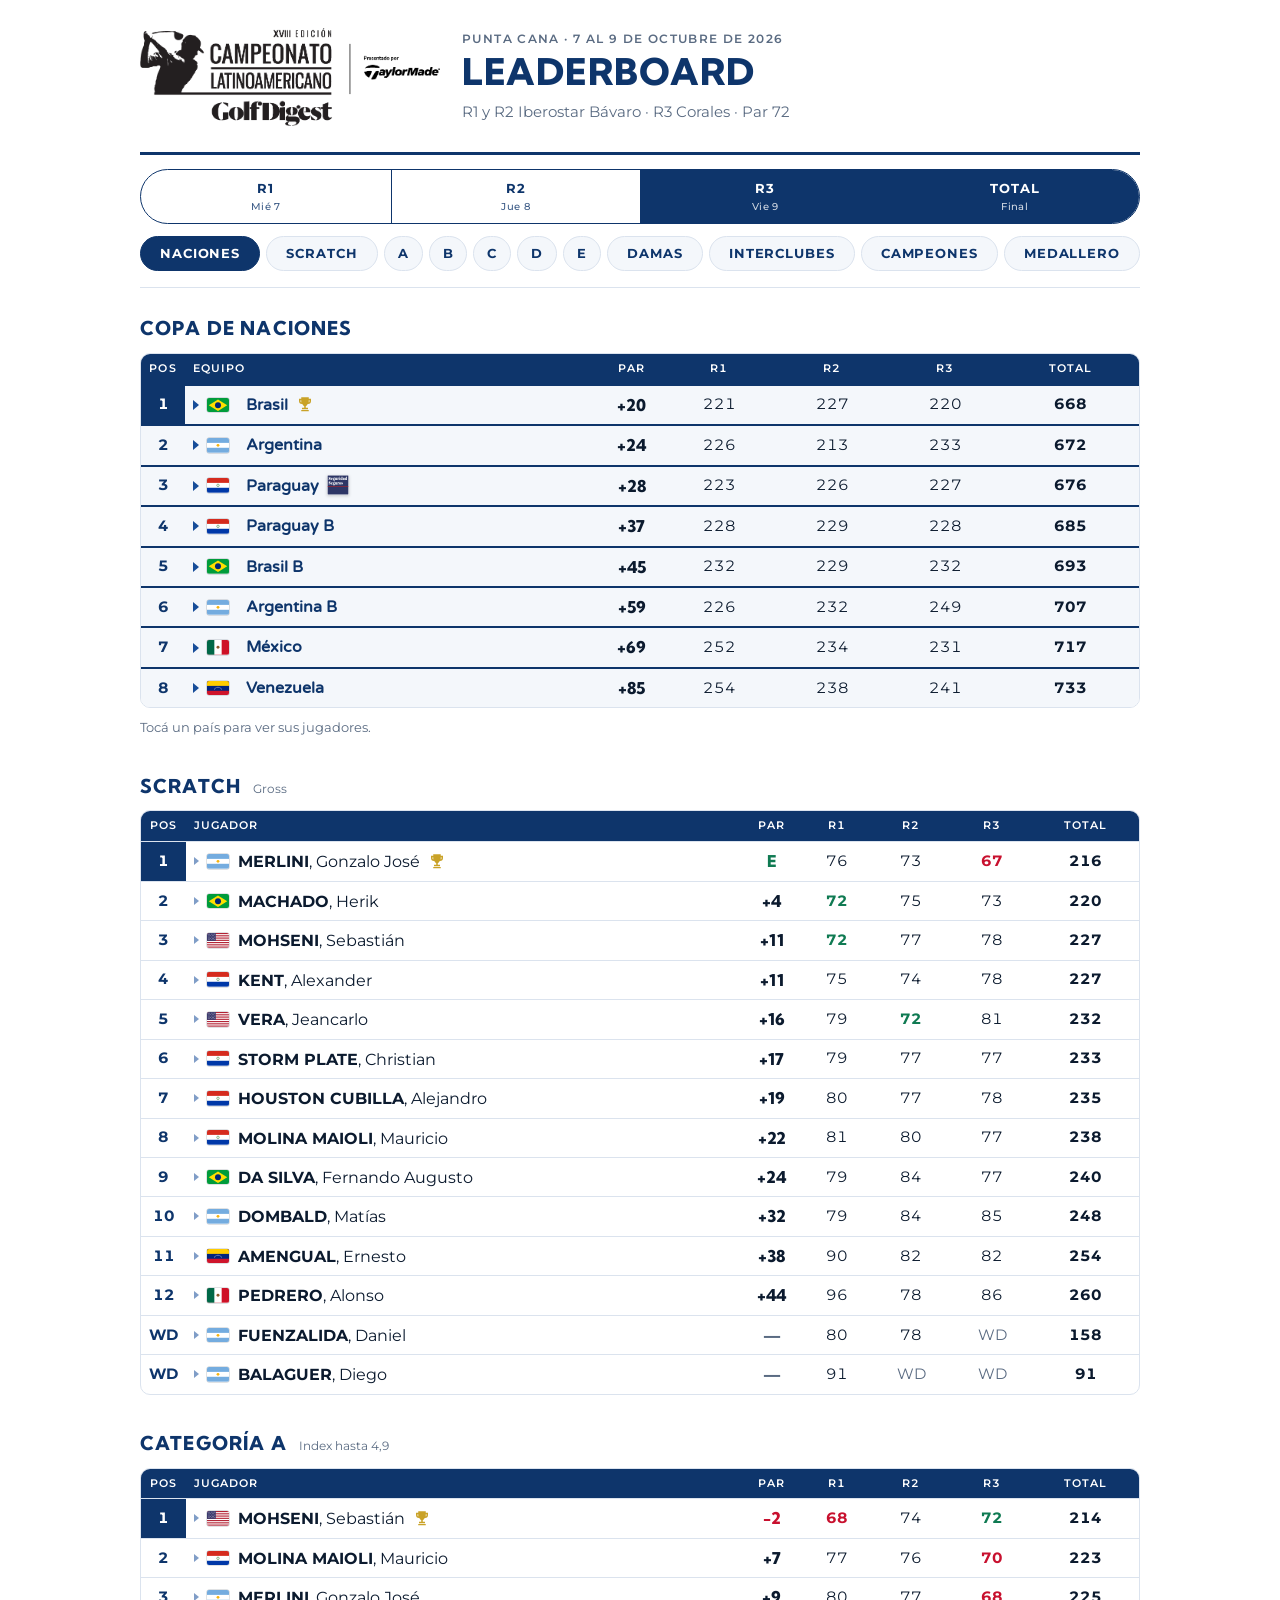
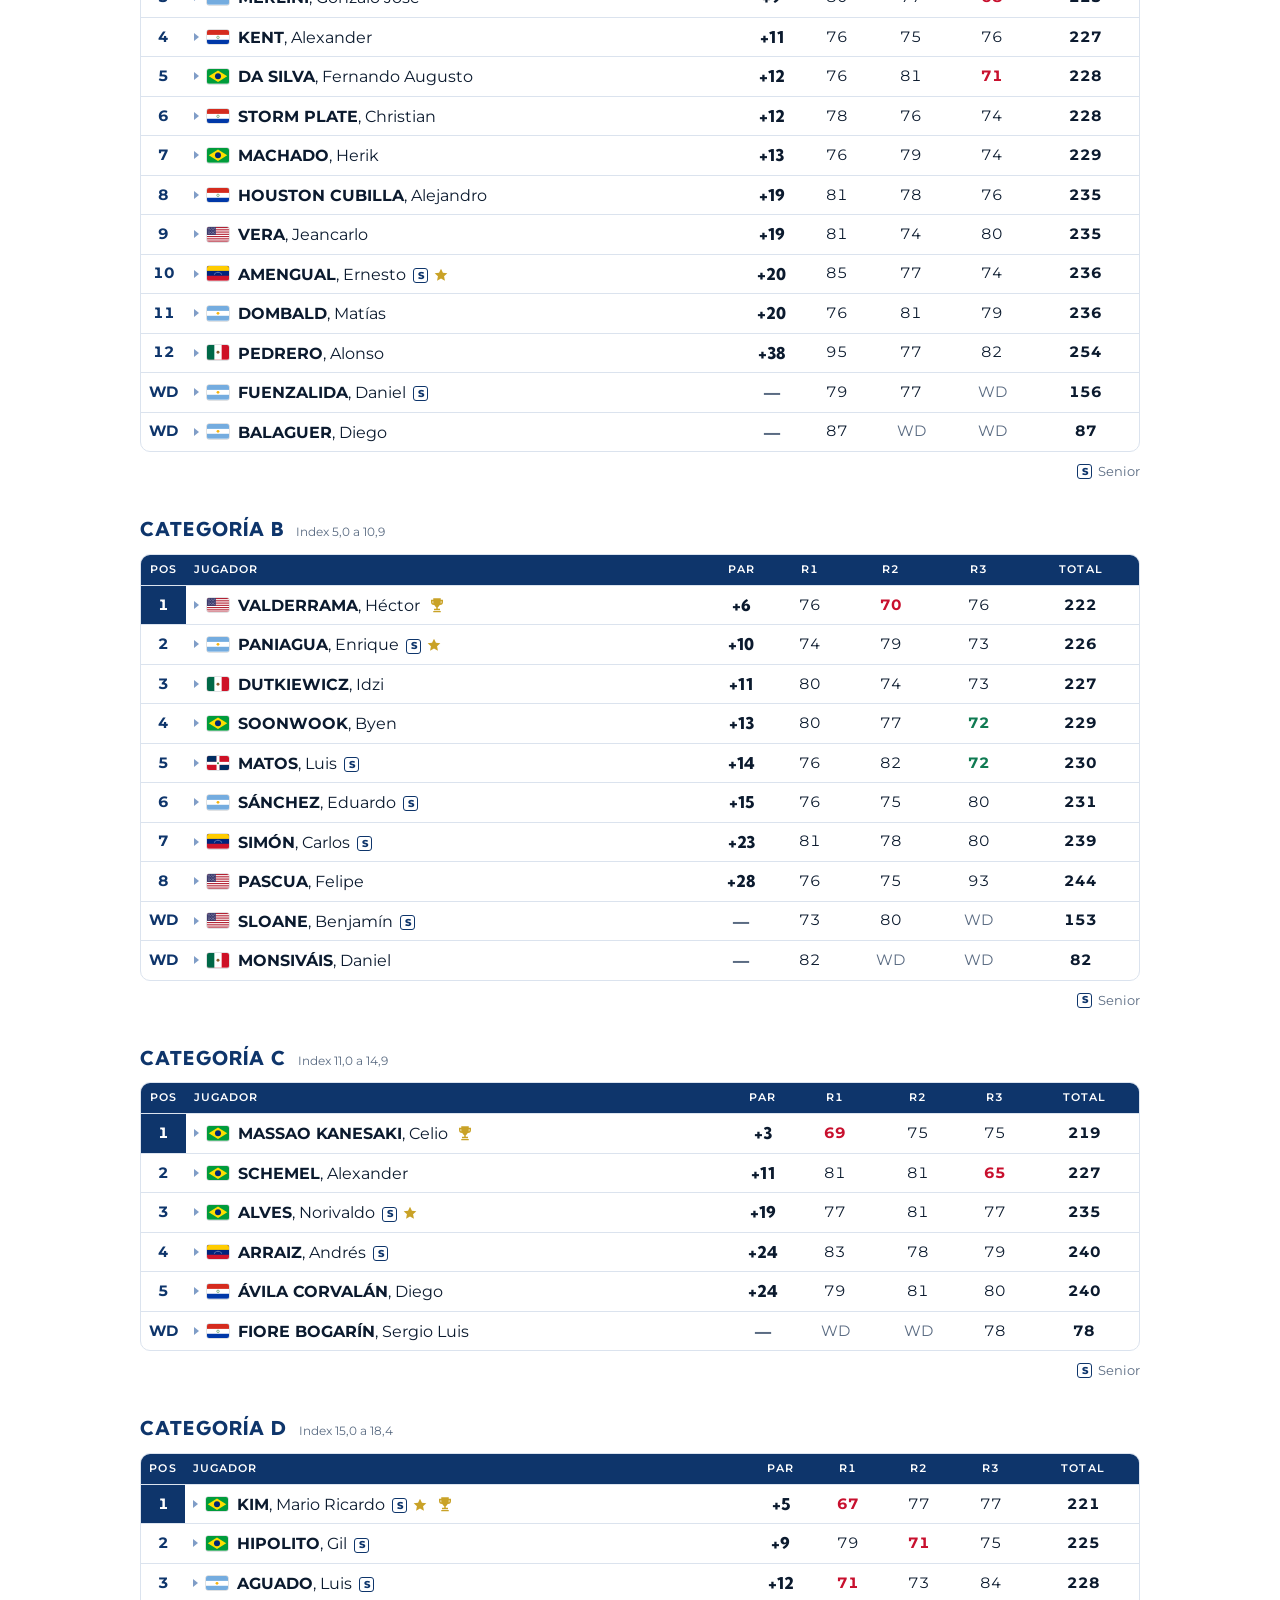
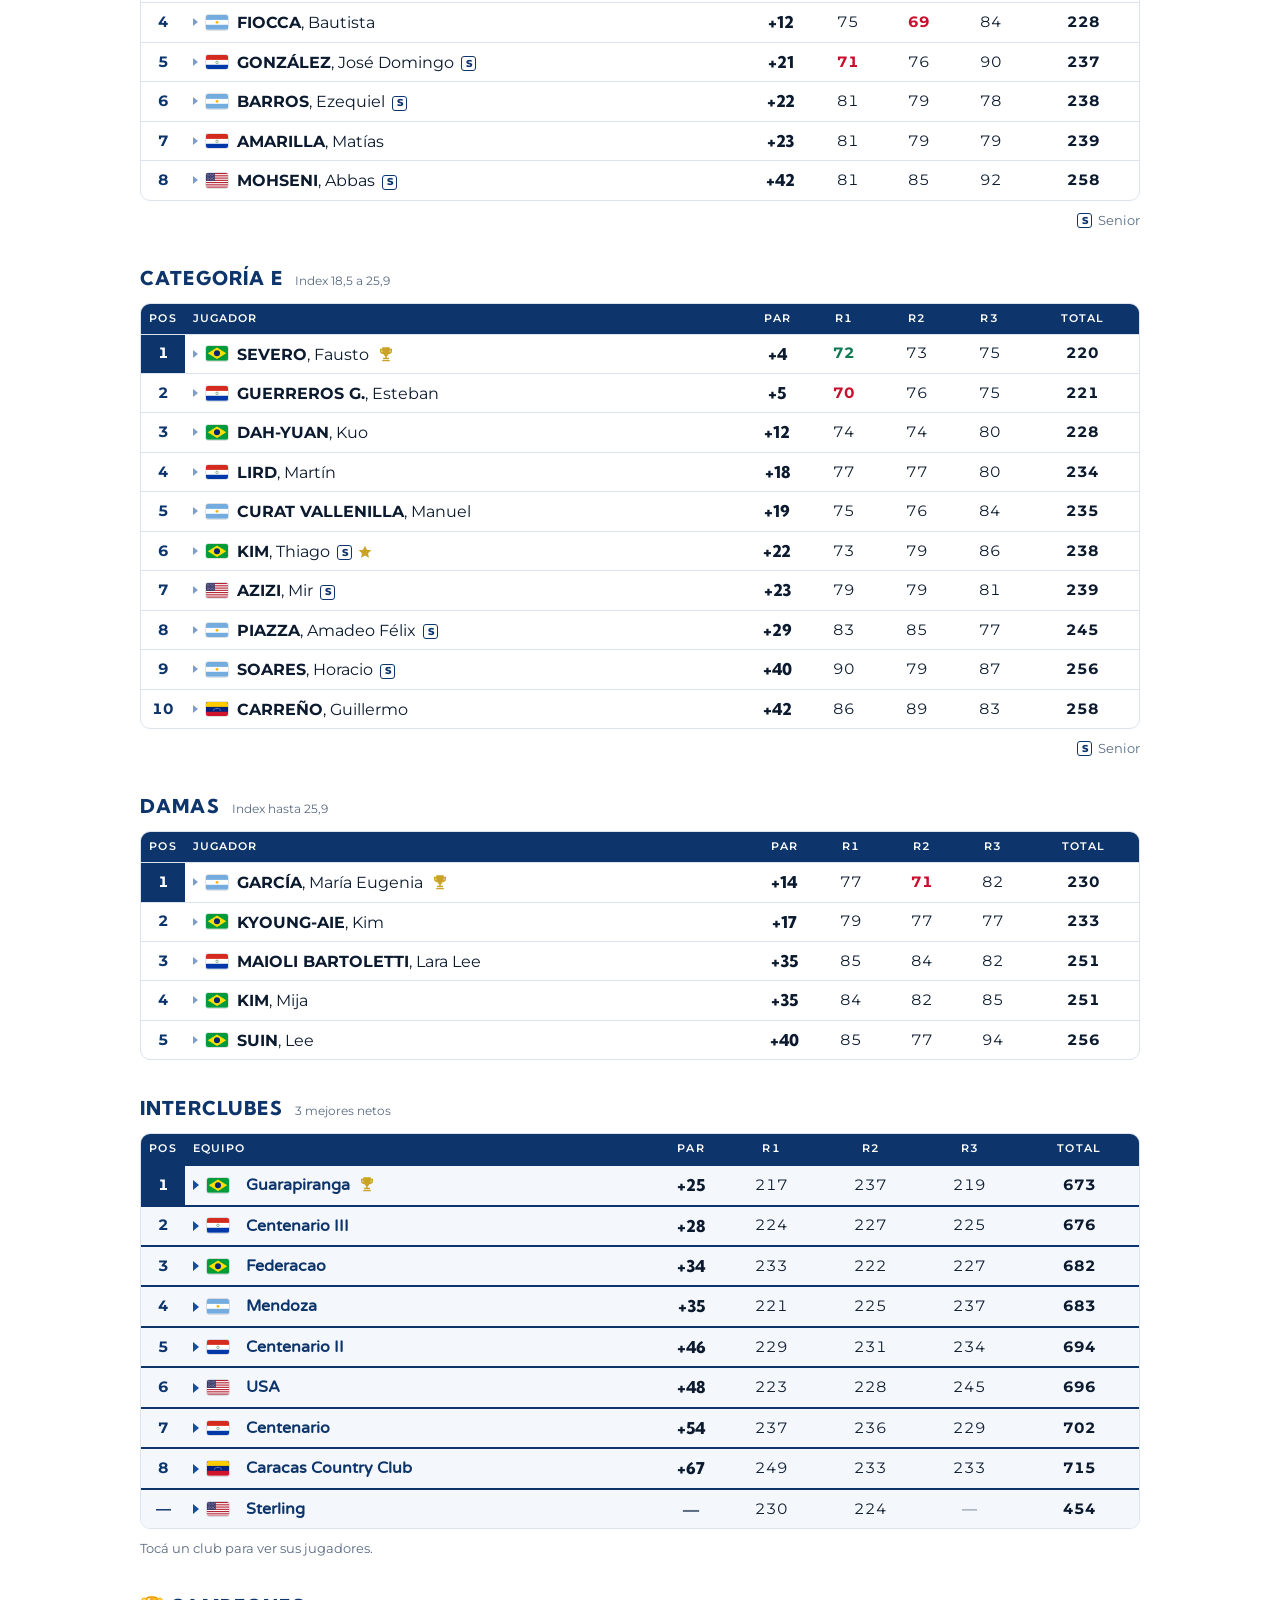
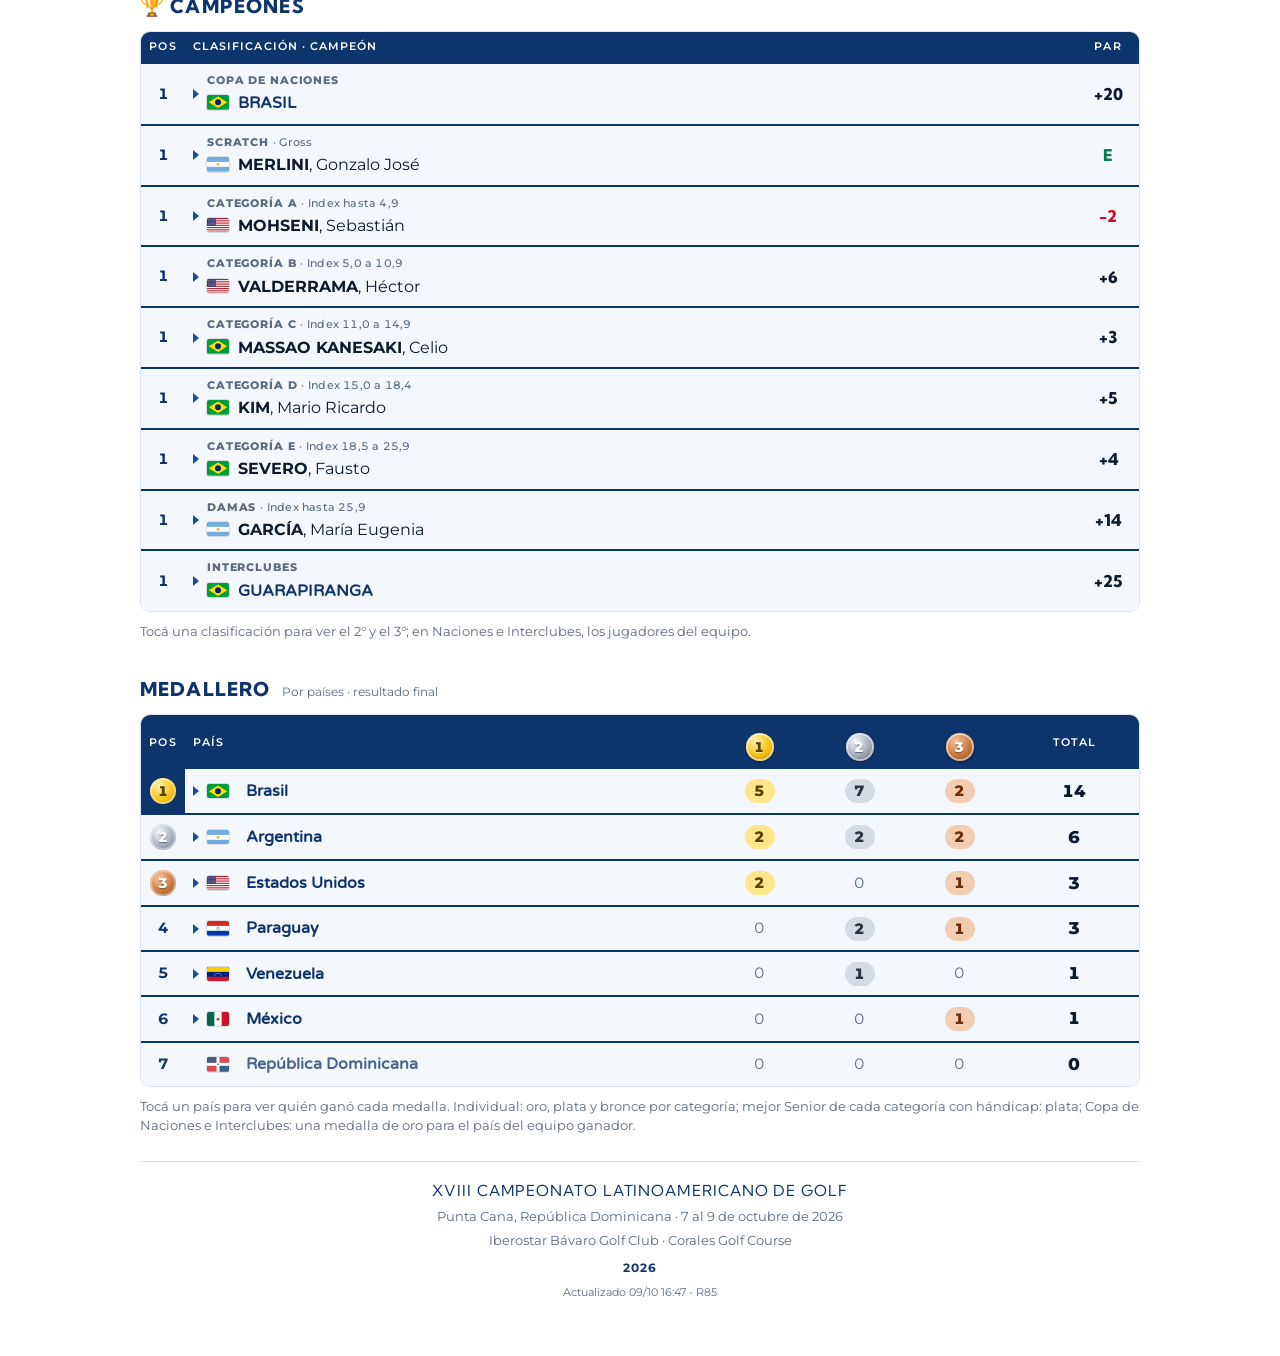
==== commit 1a17e8d8: "Revertir Senior mixto: Senior C vuelve a Alves; Damas sin Senior Co-Authored-By: Claude Opus 5.5 <no" ====
--- a/index.html
+++ b/index.html
@@ -445,7 +445,7 @@
 
 function playerTable(rows, k, sen=false, sid=''){
   const ranked = rank(rows, p => standing(p,k), p => p.last, p => tieVec(p,k)), rs = RS(), multi = rs.length > 1;
-  const best = sen && view === 'r3' ? CATS.filter(c => c !== 'Damas').map(seniorWinner).find(w => w && rows.includes(w)) || null : null;
+  const best = sen && view === 'r3' ? (ranked.find(it => it.x.sr && !it.k.grp) || {}).x : null;
   const head = `<tr><th>Pos</th><th class="l">Jugador</th><th>Par</th>${rs.map(r=>`<th>R${r}</th>`).join('')}${multi?'<th>Total</th>':''}</tr>`;
   let body = '';
   const ncol = 3 + rs.length + (multi?1:0);
@@ -537,13 +537,6 @@
   const top = rank(teams, key, t => t.name)[0];
   return top && !top.k.grp ? top.x : null;
 }
-/* Senior mixto: las Damas compiten por el Senior en la categoría (A–E) que les corresponde por su índice */
-const DAMA_GRP = {'GARCÍA, María Eugenia':'B','MAIOLI BARTOLETTI, Lara Lee':'C','KYOUNG-AIE, Kim':'C','KIM, Mija':'C','SUIN, Lee':'D'};
-const fullNm = p => `${p.last || p.ln}, ${p.first || p.fn}`;
-function seniorWinner(c){
-  const pool = R.filter(p => p.cat === c || (p.cat === 'Damas' && DAMA_GRP[fullNm(p)] === c));
-  const it = rank(pool, p => standing(p,'n'), p => p.last, p => tieVec(p,'n')).find(it => it.x.sr && !it.k.grp);
-  return it ? it.x : null; }
 function medalList(){
   const W = [];
   const pname = p => `${p.last || p.ln}, ${p.first || p.fn}`;
@@ -558,7 +551,7 @@
   for (const c of CATS){
     const lab = c === 'Damas' ? 'Damas' : 'Categoría ' + c;
     const r = podium(R.filter(p => p.cat === c), 'n', lab);
-    if (c !== 'Damas'){ const s = seniorWinner(c); if (s) W.push({cat:lab, prize:'Mejor Senior', m:'plata', who:pname(s), c:s.c, f:s.f}); }
+    if (c !== 'Damas'){ const s = r.find(it => it.x.sr); if (s) W.push({cat:lab, prize:'Mejor Senior', m:'plata', who:pname(s.x), c:s.x.c, f:s.x.f}); }
   }
   const clb = teamWinner('club','club');
   if (clb){ const m = majority(clb.mem); W.push({cat:'Interclubes', prize:FINAL() ? 'Campeón' : '', m:'oro', who:clb.name.toUpperCase(), c:m.c, f:m.f}); }
@@ -647,7 +640,7 @@
   b.push(sec('naciones','Copa de Naciones','', teamTable(group('team'),'nac','n') + '<p class="note">Tocá un país para ver sus jugadores.</p>'));
   b.push(sec('scratch','Scratch','Gross', playerTable(R.filter(p => p.cat === 'A'),'g', false, 'sc')));
   const RANGE = {A:'Index hasta 4,9', B:'Index 5,0 a 10,9', C:'Index 11,0 a 14,9', D:'Index 15,0 a 18,4', E:'Index 18,5 a 25,9', Damas:'Index hasta 25,9'};
-  for (const c of CATS){ const rows = R.filter(p => p.cat === c); b.push(sec('cat-'+c, c === 'Damas' ? 'Damas' : 'Categoría ' + c, RANGE[c], playerTable(rows,'n', true, c) + (rows.some(p => p.sr) ? '<p class="note leg"><span class="sr" aria-hidden="true">S</span> Senior</p>' : ''))); }
+  for (const c of CATS){ const rows = R.filter(p => p.cat === c); b.push(sec('cat-'+c, c === 'Damas' ? 'Damas' : 'Categoría ' + c, RANGE[c], playerTable(rows,'n', c !== 'Damas', c) + (c !== 'Damas' && rows.some(p => p.sr) ? '<p class="note leg"><span class="sr" aria-hidden="true">S</span> Senior</p>' : ''))); }
   b.push(sec('interclubes','Interclubes','3 mejores netos', teamTable(group('club'),'club','c') + '<p class="note">Tocá un club para ver sus jugadores.</p>'));
   b.push(sec('campeones', FINAL() ? '🏆 Campeones' : 'Resultados', FINAL() ? '' : 'Posiciones provisorias', champTable() + '<p class="note">Tocá una clasificación para ver el 2° y el 3°; en Naciones e Interclubes, los jugadores del equipo.</p>'));
   b.push(sec('medallero','Medallero',FINAL() ? 'Por países · resultado final' : 'Por países · provisorio hasta el cierre', medalTable() + '<p class="note">Tocá un país para ver quién ganó cada medalla. Individual: oro, plata y bronce por categoría; mejor Senior de cada categoría con hándicap: plata; Copa de Naciones e Interclubes: una medalla de oro para el país del equipo ganador.</p>'));
@@ -736,7 +729,7 @@
 
 
 /* --- datos publicados --- */
-const PUB = {"p":[["Nombre Completo","Name","Last Name","Senior","Country","Flag","Equipo Nación","Scratch","Equipo Interclub","Categoría","Hcp Iberostar","Hcp Corales"],["MACHADO, Herik","Herik","MACHADO","","Brasil","🇧🇷","Brasil","TRUE","","A","-4","-1"],["MERLINI, Gonzalo José","Gonzalo","MERLINI","","Argentina","🇦🇷","Argentina","TRUE","","A","-4","-1"],["VERA, Jeancarlo","Jeancarlo","VERA","","Estados Unidos","🇺🇸","","","Sterling","A","-2","1"],["HOUSTON CUBILLA, Alejandro","Alejandro","HOUSTON","","Paraguay","🇵🇾","Paraguay B","TRUE","Centenario II","A","-1","2"],["KENT, Alexander","Alexander","KENT","","Paraguay","🇵🇾","Paraguay","TRUE","Centenario III","A","-1","2"],["STORM PLATE, Christian","Christian","STORM","","Paraguay","🇵🇾","Paraguay","","Centenario III","A","1","3"],["PEDRERO, Alonso","Alonso","PEDRERO","","Mexico","🇲🇽","México","TRUE","","A","1","4"],["FUENZALIDA, Daniel","Daniel","FUENZALIDA","✔","Argentina","🇦🇷","","","Mendoza","A","1","4"],["DA SILVA, Fernando Augusto","Fernando","DA SILVA","","Brasil","🇧🇷","Brasil B","TRUE","","A","3","6"],["DOMBALD, Matías","Matías","DOMBALD","","Argentina","🇦🇷","Argentina B","TRUE","","A","3","6"],["BALAGUER, Diego","Diego","BALAGUER","","Argentina","🇦🇷","Argentina B","","","A","4","7"],["MOLINA MAIOLI, Mauricio","Mauricio","MOLINA","","Paraguay","🇵🇾","Paraguay B","","Centenario","A","4","7"],["MOHSENI, Sebastián","Sebastián","MOHSENI","","Estados Unidos","🇺🇸","","","USA","A","4","7"],["AMENGUAL, Ernesto","Ernesto","AMENGUAL","✔","Venezuela","🇻🇪","Venezuela","TRUE","Caracas Country Club","A","5","8"],["MATOS, Luis","Luis","MATOS","✔","República Dominicana","🇩🇴","México","","","B","3","4"],["MONSIVÁIS, Daniel","Daniel","MONSIVÁIS","","Mexico","🇲🇽","México","","","B","4","5"],["SÁNCHEZ, Eduardo","Eduardo","SÁNCHEZ","✔","Argentina","🇦🇷","Argentina B","","Mendoza","B","4","5"],["SLOANE, Benjamín","Benjamín","SLOANE","✔","Estados Unidos","🇺🇸","","","Sterling","B","5","6"],["SIMÓN, Carlos","Carlos","SIMÓN","✔","Venezuela","🇻🇪","Venezuela","","Caracas Country Club","B","6","7"],["PASCUA, Felipe","Felipe","PASCUA","","Estados Unidos","🇺🇸","","","USA","B","6","7"],["SOONWOOK, Byen","Byen","SOONWOOK","","Brasil","🇧🇷","Brasil","","Federacao","B","6","8"],["GARCÍA, María Eugenia","María","GARCÍA","","Argentina","🇦🇷","Argentina","","","Damas","4","5"],["VALDERRAMA, Héctor","Héctor","VALDERRAMA","","Estados Unidos","🇺🇸","","","Sterling","B","7","8"],["PANIAGUA, Enrique","Enrique","PANIAGUA","✔","Argentina","🇦🇷","","","Mendoza","B","8","10"],["DUTKIEWICZ, Idzi","Idzi","DUTKIEWICZ","","Mexico","🇲🇽","México","","","B","8","10"],["ÁVILA CORVALÁN, Diego","Diego","ÁVILA","","Paraguay","🇵🇾","Paraguay","","Centenario","C","9","6"],["ALVES, Norivaldo","Norivaldo","ALVES","✔","Brasil","🇧🇷","","","Guarapiranga","C","9","7"],["MAIOLI BARTOLETTI, Lara Lee","Lara","MAIOLI","","Paraguay","🇵🇾","","","Centenario","Damas","6","7"],["MASSAO KANESAKI, Celio","Celio","MASSAO","","Brasil","🇧🇷","Brasil","","","C","11","8"],["ARRAIZ, Andrés","Andrés","ARRAIZ","✔","Venezuela","🇻🇪","Venezuela","","Caracas Country Club","C","11","9"],["KYOUNG-AIE, Kim","Kim","KYOUNG-AIE","✔","Brasil","🇧🇷","","","","Damas","8","9"],["FIORE BOGARÍN, Sergio Luis","Sergio","FIORE","","Paraguay","🇵🇾","","","Centenario II","C","12","9"],["SCHEMEL, Alexander","Alexander","SCHEMEL","","Brasil","🇧🇷","","","Guarapiranga","C","12","9"],["KIM, Mija","Mija","KIM","","Brasil","🇧🇷","Brasil B","","Federacao","Damas","9","10"],["FIOCCA, Bautista","Bautista","FIOCCA","","Argentina","🇦🇷","Argentina","","","D","13","10"],["BARROS, Ezequiel","Ezequiel","BARROS","✔","Argentina","🇦🇷","","","","D","14","11"],["AMARILLA, Matías","Matías","AMARILLA","","Paraguay","🇵🇾","","","Centenario","D","14","11"],["MOHSENI, Abbas","Abbas","MOHSENI","✔","Estados Unidos","🇺🇸","","","USA","D","14","12"],["AGUADO, Luis","Luis","AGUADO","✔","Argentina","🇦🇷","Argentina B","","Mendoza","D","14","12"],["KIM, Mario Ricardo","Mario","KIM","✔","Brasil","🇧🇷","","","Guarapiranga","D","15","12"],["GONZÁLEZ, José Domingo","José","GONZÁLEZ","✔","Paraguay","🇵🇾","Paraguay B","","Centenario II","D","15","12"],["SUIN, Lee","Lee","SUIN","","Brasil","🇧🇷","Brasil","","","Damas","12","13"],["HIPOLITO, Gil","Gil","HIPOLITO","✔","Brasil","🇧🇷","Brasil B","","Federacao","D","16","13"],["GUERREROS G., Esteban","Esteban","GUERREROS","","Paraguay","🇵🇾","Paraguay","","Centenario III","E","16","14"],["DAH-YUAN, Kuo","Kuo","DAH-YUAN","","Brasil","🇧🇷","Brasil B","","Federacao","E","17","14"],["KIM, Thiago","Thiago","KIM","✔","Brasil","🇧🇷","","","Guarapiranga","E","17","14"],["SEVERO, Fausto","Fausto","SEVERO","","Brasil","🇧🇷","","","","E","17","14"],["AZIZI, Mir","Mir","AZIZI","✔","Estados Unidos","🇺🇸","","","USA","E","17","14"],["LIRD, Martín","Martín","LIRD","","Paraguay","🇵🇾","Paraguay B","","Centenario II","E","18","15"],["CURAT VALLENILLA, Manuel","Manuel","CURAT","","Argentina","🇦🇷","Argentina","","","E","18","16"],["PIAZZA, Amadeo Félix","Amadeo","PIAZZA","✔","Argentina","🇦🇷","","","","E","19","16"],["CARREÑO, Guillermo","Guillermo","CARREÑO","","Venezuela","🇻🇪","Venezuela","","Caracas Country Club","E","24","21"],["SOARES, Horacio","Horacio","SOARES","✔","Argentina","🇦🇷","","","","E","24","21"]],"r":[["Resultados"],[""],["Ronda","Jugador (Nombre Completo)","Salida","Hora","1","2","3","4","5","6","7","8","9","10","11","12","13","14","15","16","17","18","Ida","Vuelta","Gross","Estado","Index ronda","Index usado","Hcp base"],["Par","Iberostar","","","4","3","4","4","5","4","4","3","5","4","3","4","5","4","4","3","5","4"],["Par","Corales","","","4","3","4","5","4","4","5","4","3","4","3","5","4","5","4","4","3","4"],["R1","KENT, Alexander","","","4","3","4","4","6","5","4","3","5","5","3","4","5","4","4","3","5","4","","","75","","","",""],["R1","PEDRERO, Alonso","","","5","5","6","6","6","5","3","5","6","7","3","4","7","7","5","4","7","5","","","96","","","",""],["R1","MERLINI, Gonzalo José","","","4","4","4","5","4","4","4","5","5","4","3","5","3","5","5","3","5","4","","","76","","","",""],["R1","MACHADO, Herik","","","4","2","5","4","4","3","4","4","4","5","4","4","4","4","4","5","4","4","","","72","","","",""],["R1","MOLINA MAIOLI, Mauricio","","","5","5","5","4","4","5","4","4","6","6","3","4","6","4","4","3","5","4","","","81","","","",""],["R1","LIRD, Martín","","","7","3","6","6","5","5","5","5","5","6","4","6","6","6","5","6","5","4","","","95","","","",""],["R1","CURAT VALLENILLA, Manuel","","","4","4","6","6","9","5","5","4","6","5","2","5","7","5","4","4","8","4","","","93","","","",""],["R1","AMARILLA, Matías","","","5","5","4","3","6","5","7","3","6","7","6","5","5","6","5","4","8","5","","","95","","","",""],["R1","GUERREROS G., Esteban","","","4","4","4","5","7","4","4","4","6","5","5","5","6","4","5","2","7","5","","","86","","","",""],["R1","CARREÑO, Guillermo","","","6","6","6","6","6","6","6","5","7","6","6","7","6","7","6","5","7","6","","","110","","","",""],["R1","AMENGUAL, Ernesto","","","4","4","4","5","6","6","5","4","5","7","4","4","4","5","4","6","9","4","","","90","","","",""],["R1","HOUSTON CUBILLA, Alejandro","","","4","3","5","5","6","6","4","3","5","4","4","5","4","5","4","3","6","4","","","80","","","",""],["R1","MOHSENI, Sebastián","","","4","4","4","3","6","4","4","3","5","4","3","4","4","4","4","3","5","4","","","72","","","",""],["R1","SLOANE, Benjamín","","","5","3","4","5","5","4","4","3","5","5","5","4","5","5","3","4","5","4","","","78","","","",""],["R1","PASCUA, Felipe","","","5","4","4","5","4","5","4","2","5","4","5","5","5","6","5","4","6","4","","","82","","","",""],["R1","DOMBALD, Matías","","","4","3","4","5","4","4","4","3","6","5","5","5","5","5","4","3","5","5","","","79","","","",""],["R1","DA SILVA, Fernando Augusto","","","4","4","5","6","5","5","4","3","5","5","5","3","5","5","4","2","5","4","","","79","","","",""],["R1","SOONWOOK, Byen","","","4","5","5","5","5","4","4","6","5","8","4","4","6","5","4","3","5","4","","","86","","","",""],["R1","DAH-YUAN, Kuo","","","3","5","5","6","6","5","5","4","6","4","5","5","5","6","5","4","6","6","","","91","","","",""],["R1","KIM, Mario Ricardo","","","4","5","4","6","4","7","3","3","5","4","5","4","5","5","4","4","6","4","","","82","","","",""],["R1","KIM, Thiago","","","5","4","5","5","7","4","5","4","6","4","4","6","7","5","4","3","7","5","","","90","","","",""],["R1","STORM PLATE, Christian","","","4","5","6","5","4","6","4","4","6","5","3","3","4","5","4","2","5","4","","","79","","","",""],["R1","BALAGUER, Diego","","","5","4","5","6","8","4","4","5","7","6","4","4","6","5","5","4","5","4","","","91","","","",""],["R1","DUTKIEWICZ, Idzi","","","4","4","5","6","6","5","4","3","5","7","3","4","5","6","4","4","8","5","","","88","","","",""],["R1","VERA, Jeancarlo","","","4","3","4","4","6","4","4","4","5","4","3","4","5","6","4","6","5","4","","","79","","","",""],["R1","VALDERRAMA, Héctor","","","5","2","4","5","5","4","4","3","5","6","4","4","6","6","5","4","7","4","","","83","","","",""],["R1","AZIZI, Mir","","","5","3","7","7","6","5","5","4","7","5","4","7","7","5","6","3","5","5","","","96","","","",""],["R1","MOHSENI, Abbas","","","7","4","4","5","5","5","4","4","6","5","5","6","5","5","7","4","8","6","","","95","","","",""],["R1","MONSIVÁIS, Daniel","","","4","3","4","7","5","6","4","3","5","4","3","4","5","5","9","5","5","5","","","86","","","",""],["R1","SIMÓN, Carlos","","","4","4","4","5","7","5","5","4","5","4","4","6","5","5","5","4","6","5","","","87","","","",""],["R1","ÁVILA CORVALÁN, Diego","","","6","4","5","4","5","5","4","4","6","4","5","6","5","5","4","3","8","5","","","88","","","",""],["R1","HIPOLITO, Gil","","","5","3","5","7","5","5","6","5","6","4","4","5","7","5","6","4","7","6","","","95","","","",""],["R1","FUENZALIDA, Daniel","","","4","3","5","4","6","4","5","4","5","4","4","4","5","5","4","3","6","5","","","80","","","",""],["R1","PANIAGUA, Enrique","","","4","4","5","5","6","4","4","5","6","4","3","4","5","6","4","4","5","4","","","82","","","",""],["R1","SÁNCHEZ, Eduardo","","","4","5","4","5","6","5","4","3","6","4","5","5","4","4","5","3","4","4","","","80","","","",""],["R1","MATOS, Luis","","","3","4","4","4","5","4","6","4","5","5","4","4","5","4","4","5","5","4","","","79","","","",""],["R1","SEVERO, Fausto","","","6","3","4","5","5","4","5","4","6","4","5","6","5","5","5","5","6","6","","","89","","","",""],["R1","SCHEMEL, Alexander","","","4","4","4","6","6","5","7","3","7","4","5","6","7","6","4","5","5","5","","","93","","","",""],["R1","ARRAIZ, Andrés","","","6","5","4","5","7","6","5","4","5","5","4","5","7","5","5","4","7","5","","","94","","","",""],["R1","ALVES, Norivaldo","","","5","5","7","5","7","5","4","5","6","4","2","3","6","6","4","4","4","4","","","86","","","",""],["R1","GARCÍA, María Eugenia","","","4","3","5","5","6","4","4","5","5","5","4","4","5","5","4","3","5","5","","","81","","","",""],["R1","MASSAO KANESAKI, Celio","","","5","3","4","5","5","5","4","3","5","7","4","5","5","4","3","3","6","4","","","80","","","",""],["R1","GONZÁLEZ, José Domingo","","","6","3","6","5","6","5","4","3","5","5","3","4","8","5","4","4","5","5","","","86","","","",""],["R1","FIOCCA, Bautista","","","6","3","4","6","4","5","5","4","5","5","4","4","5","5","8","4","6","5","","","88","","","",""],["R1","FIORE BOGARÍN, Sergio Luis","","","","","","","","","","","","","","","","","","","","","","","","WD","","",""],["R1","AGUADO, Luis","","","4","3","4","6","5","4","5","4","4","5","4","6","5","6","4","3","8","5","","","85","","","",""],["R1","BARROS, Ezequiel","","","7","5","5","5","7","5","4","4","5","3","5","5","6","6","3","6","8","6","","","95","","","",""],["R1","PIAZZA, Amadeo Félix","","","6","4","6","8","8","5","5","5","6","5","4","6","6","6","5","4","6","7","","","102","","","",""],["R1","SOARES, Horacio","","","7","5","5","7","7","6","5","4","10","6","4","7","6","6","5","9","8","7","","","114","","","",""],["R1","KIM, Mija","","","5","3","6","6","6","5","4","5","5","7","3","8","6","5","4","3","6","6","","","93","","","",""],["R1","KYOUNG-AIE, Kim","","","7","4","4","4","5","4","5","4","5","4","5","4","5","7","5","4","5","6","","","87","","","",""],["R1","MAIOLI BARTOLETTI, Lara Lee","","","5","4","5","5","8","5","4","4","7","5","4","5","7","6","3","3","6","5","","","91","","","",""],["R1","SUIN, Lee","","","5","3","7","5","7","7","5","3","7","6","4","6","6","5","5","4","7","5","","","97","","","",""],["R2","PIAZZA, Amadeo Félix","","","5","5","5","7","6","7","6","5","6","7","5","5","6","6","5","5","6","7","","","104","","","",""],["R2","SOARES, Horacio","","","7","4","5","5","6","5","5","3","9","6","5","5","7","8","5","7","5","6","","","103","","","",""],["R2","BARROS, Ezequiel","","","5","5","4","5","6","5","7","5","6","5","4","4","6","5","5","4","6","6","","","93","","","",""],["R2","FIORE BOGARÍN, Sergio Luis","","","","","","","","","","","","","","","","","","","","","","","","WD","","",""],["R2","MONSIVÁIS, Daniel","","","","","","","","","","","","","","","","","","","","","","","","WD","","",""],["R2","KIM, Mija","","","5","5","4","4","8","5","5","2","7","6","4","5","5","6","6","4","5","5","","","91","","","",""],["R2","KYOUNG-AIE, Kim","","","5","4","4","5","5","3","5","2","5","4","4","5","8","5","5","4","6","6","","","85","","","",""],["R2","SUIN, Lee","","","4","3","5","5","6","6","4","3","7","5","4","5","6","5","5","4","6","6","","","89","","","",""],["R2","HIPOLITO, Gil","","","4","4","4","6","4","6","4","5","6","5","6","5","6","5","5","3","5","4","","","87","","","",""],["R2","MASSAO KANESAKI, Celio","","","4","5","5","7","5","6","4","3","5","5","4","4","6","4","5","5","5","4","","","86","","","",""],["R2","ÁVILA CORVALÁN, Diego","","","4","4","4","4","7","4","5","4","6","6","4","5","6","5","5","7","5","5","","","90","","","",""],["R2","KENT, Alexander","","","4","3","5","3","4","5","5","3","7","4","4","3","4","5","3","3","5","4","","","74","","","",""],["R2","AMENGUAL, Ernesto","","","4","4","3","4","6","4","5","5","6","5","4","4","5","4","6","4","5","4","","","82","","","",""],["R2","DOMBALD, Matías","","","4","3","5","6","4","5","5","4","7","4","4","4","5","6","4","4","5","5","","","84","","","",""],["R2","AZIZI, Mir","","","7","3","4","5","7","5","7","3","7","5","4","5","6","7","3","4","6","8","","","96","","","",""],["R2","MOHSENI, Abbas","","","6","4","7","7","7","6","5","5","6","6","4","6","5","5","5","4","5","6","","","99","","","",""],["R2","SLOANE, Benjamín","","","4","5","4","4","7","5","5","3","6","4","4","6","5","5","5","4","5","4","","","85","","","",""],["R2","VERA, Jeancarlo","","","4","4","4","4","6","3","4","3","6","4","4","4","3","4","4","2","4","5","","","72","","","",""],["R2","VALDERRAMA, Héctor","","","5","4","5","4","6","4","4","3","5","3","3","4","6","5","4","3","5","4","","","77","","","",""],["R2","PASCUA, Felipe","","","3","4","4","6","5","4","3","5","6","4","5","5","6","4","4","4","5","4","","","81","","","",""],["R2","MOHSENI, Sebastián","","","4","4","3","5","5","4","4","4","7","4","2","5","5","5","4","3","4","5","","","77","","","",""],["R2","DA SILVA, Fernando Augusto","","","4","5","4","6","5","5","4","4","5","5","4","5","4","5","4","5","5","5","","","84","","","",""],["R2","MERLINI, Gonzalo José","","","4","3","3","4","5","5","4","3","5","5","3","5","4","5","4","3","5","3","","","73","","","",""],["R2","PEDRERO, Alonso","","","4","3","4","3","4","5","3","3","8","6","3","4","6","5","5","3","5","4","","","78","","","",""],["R2","MACHADO, Herik","","","4","4","4","4","4","3","4","4","5","5","4","6","4","4","4","4","4","4","","","75","","","",""],["R2","HOUSTON CUBILLA, Alejandro","","","4","5","6","4","5","4","4","3","5","4","5","3","5","4","4","4","4","4","","","77","","","",""],["R2","STORM PLATE, Christian","","","4","2","5","5","5","4","3","4","6","4","4","4","4","4","5","5","5","4","","","77","","","",""],["R2","BALAGUER, Diego","","","","","","","","","","","","","","","","","","","","","","","","WD","","",""],["R2","DUTKIEWICZ, Idzi","","","4","3","4","5","5","5","4","3","6","4","3","5","5","4","4","6","7","5","","","82","","","",""],["R2","GONZÁLEZ, José Domingo","","","6","4","5","5","7","4","5","3","9","4","4","6","6","5","4","4","6","4","","","91","","","",""],["R2","FIOCCA, Bautista","","","4","3","4","5","5","4","4","4","7","5","4","4","5","6","4","6","4","4","","","82","","","",""],["R2","KIM, Mario Ricardo","","","5","4","5","5","4","5","4","6","5","4","6","4","5","5","7","5","6","5","","","90","","","",""],["R2","KIM, Thiago","","","5","5","4","5","6","4","4","3","7","6","3","7","6","6","6","7","6","6","","","96","","","",""],["R2","AMARILLA, Matías","","","4","4","5","5","5","4","5","4","6","5","3","4","8","5","6","5","10","5","","","93","","","",""],["R2","GUERREROS G., Esteban","","","5","5","5","7","6","6","5","3","7","5","3","4","4","5","6","5","7","4","","","92","","","",""],["R2","ALVES, Norivaldo","","","4","3","4","5","5","4","5","4","6","9","4","5","6","4","6","4","8","4","","","90","","","",""],["R2","SEVERO, Fausto","","","5","5","4","5","6","5","4","6","6","4","4","5","6","6","5","3","5","6","","","90","","","",""],["R2","MOLINA MAIOLI, Mauricio","","","4","4","3","5","5","4","5","4","6","4","4","5","5","4","6","2","5","5","","","80","","","",""],["R2","LIRD, Martín","","","7","4","4","5","5","4","6","4","7","4","5","7","6","6","4","3","5","9","","","95","","","",""],["R2","AGUADO, Luis","","","5","4","5","6","7","4","4","4","6","3","4","6","5","5","5","3","6","5","","","87","","","",""],["R2","SCHEMEL, Alexander","","","6","4","4","5","5","8","4","3","7","5","4","6","5","6","6","3","6","6","","","93","","","",""],["R2","SIMÓN, Carlos","","","5","3","4","6","6","5","4","2","6","5","4","4","5","6","5","2","6","6","","","84","","","",""],["R2","ARRAIZ, Andrés","","","4","3","5","4","6","5","4","4","7","4","4","7","6","6","5","3","5","7","","","89","","","",""],["R2","MAIOLI BARTOLETTI, Lara Lee","","","5","3","5","6","6","6","5","4","6","6","3","5","6","5","4","2","7","6","","","90","","","",""],["R2","GARCÍA, María Eugenia","","","5","3","4","4","7","3","4","3","4","5","4","4","5","4","4","3","5","4","","","75","","","",""],["R2","CURAT VALLENILLA, Manuel","","","4","3","5","5","7","5","4","4","6","7","4","7","5","7","6","6","4","5","","","94","","","",""],["R2","CARREÑO, Guillermo","","","5","4","5","7","8","5","5","4","6","8","4","8","9","7","6","6","9","7","","","113","","","",""],["R2","SOONWOOK, Byen","","","3","4","4","4","4","5","5","3","6","4","4","5","6","5","4","6","5","6","","","83","","","",""],["R2","DAH-YUAN, Kuo","","","4","4","4","5","5","4","8","3","7","6","3","5","6","5","5","4","5","8","","","91","","","",""],["R2","FUENZALIDA, Daniel","","","3","3","4","4","5","5","3","4","5","4","3","3","4","5","5","5","9","4","","","78","","","",""],["R2","PANIAGUA, Enrique","","","4","5","4","5","5","5","4","4","7","4","3","4","5","6","5","6","6","5","","","87","","","",""],["R2","SÁNCHEZ, Eduardo","","","4","3","4","4","8","5","4","3","5","4","5","5","4","5","4","3","5","4","","","79","","","",""],["R2","MATOS, Luis","","","4","6","4","4","5","6","5","3","5","4","4","3","6","5","7","5","4","5","","","85","","","",""],["R3","AMARILLA, Matías","","","5","5","4","5","6","6","7","4","4","4","5","5","4","6","5","4","4","7","","","90","","","",""],["R3","AZIZI, Mir","","","6","4","6","6","4","5","6","6","4","5","4","6","6","8","4","6","4","5","","","95","","","",""],["R3","BARROS, Ezequiel","","","6","4","6","6","5","4","7","4","4","5","3","6","5","6","5","5","3","5","","","89","","","",""],["R3","CARREÑO, Guillermo","","","5","5","6","8","6","5","7","5","4","7","5","6","6","7","7","5","5","5","","","104","","","",""],["R3","FIORE BOGARÍN, Sergio Luis","","","5","5","5","5","4","3","5","5","3","5","3","6","6","5","6","5","5","6","","","87","","","",""],["R3","HIPOLITO, Gil","","","5","3","4","6","5","4","6","5","5","5","4","5","5","7","5","5","4","5","","","88","","","",""],["R3","MOHSENI, Abbas","","","5","5","6","6","5","5","7","7","7","5","4","5","7","6","7","7","4","6","","","104","","","",""],["R3","PIAZZA, Amadeo Félix","","","6","4","8","7","5","5","6","5","4","5","4","4","6","6","6","4","4","4","","","93","","","",""],["R3","SCHEMEL, Alexander","","","5","4","5","5","4","4","4","4","3","3","3","5","4","6","4","4","3","4","","","74","","","",""],["R3","SOARES, Horacio","","","8","6","7","7","5","6","6","6","4","6","7","4","6","6","7","5","6","6","","","108","","","",""],["R3","KENT, Alexander","","","4","2","4","4","4","5","5","7","4","5","3","6","5","4","4","5","3","4","","","78","","","",""],["R3","MACHADO, Herik","","","4","3","4","5","4","4","4","4","3","5","4","4","4","5","4","4","3","5","","","73","","","",""],["R3","MERLINI, Gonzalo José","","","5","3","4","4","4","3","4","4","3","4","2","5","4","4","4","4","2","4","","","67","","","",""],["R3","MOHSENI, Sebastián","","","4","2","6","4","6","3","6","4","4","4","5","5","4","5","5","4","3","4","","","78","","","",""],["R3","HOUSTON CUBILLA, Alejandro","","","4","3","4","5","5","4","5","4","4","4","5","4","5","5","6","4","3","4","","","78","","","",""],["R3","PEDRERO, Alonso","","","6","5","5","5","6","4","5","6","2","4","3","5","4","5","4","6","5","6","","","86","","","",""],["R3","STORM PLATE, Christian","","","4","5","5","5","4","5","5","5","4","4","3","4","4","5","4","4","3","4","","","77","","","",""],["R3","VERA, Jeancarlo","","","5","3","4","5","4","5","5","4","4","5","3","7","5","5","5","4","3","5","","","81","","","",""],["R3","MOLINA MAIOLI, Mauricio","","","4","4","4","4","4","6","5","5","3","5","3","6","4","5","4","4","3","4","","","77","","","",""],["R3","DOMBALD, Matías","","","5","4","4","7","4","4","6","9","2","5","4","4","4","6","4","5","3","5","","","85","","","",""],["R3","DA SILVA, Fernando Augusto","","","4","3","4","5","4","5","6","4","4","5","4","4","4","5","4","4","3","5","","","77","","","",""],["R3","AMENGUAL, Ernesto","","","3","4","5","6","6","4","5","6","3","5","4","5","5","5","4","5","3","4","","","82","","","",""],["R3","MONSIVÁIS, Daniel","","","","","","","","","","","","","","","","","","","","","","","","WD","","",""],["R3","FUENZALIDA, Daniel","","","","","","","","","","","","","","","","","","","","","","","","WD","","",""],["R3","MATOS, Luis","","","4","3","5","5","4","6","5","3","4","4","3","4","4","6","4","4","3","5","","","76","","","",""],["R3","BALAGUER, Diego","","","","","","","","","","","","","","","","","","","","","","","","WD","","",""],["R3","SIMÓN, Carlos","","","4","3","4","5","6","4","7","6","4","5","3","5","5","7","4","5","6","4","","","87","","","",""],["R3","VALDERRAMA, Héctor","","","5","3","4","5","5","4","6","4","4","6","4","5","6","7","5","4","3","4","","","84","","","",""],["R3","SÁNCHEZ, Eduardo","","","3","5","7","4","4","5","6","6","4","6","2","5","5","5","4","5","4","5","","","85","","","",""],["R3","PASCUA, Felipe","","","6","3","5","6","6","6","7","5","5","5","4","5","6","7","6","5","4","9","","","100","","","",""],["R3","PANIAGUA, Enrique","","","4","2","4","5","5","5","7","5","3","5","3","5","5","5","4","5","5","6","","","83","","","",""],["R3","SLOANE, Benjamín","","","","","","","","","","","","","","","","","","","","","","","","WD","","",""],["R3","DUTKIEWICZ, Idzi","","","4","4","4","7","5","3","6","4","4","6","3","6","5","5","6","5","3","3","","","83","","","",""],["R3","SOONWOOK, Byen","","","5","3","3","6","6","5","6","4","4","5","3","5","4","5","5","3","3","5","","","80","","","",""],["R3","MASSAO KANESAKI, Celio","","","4","3","4","5","6","5","4","6","4","5","4","5","4","7","4","5","3","5","","","83","","","",""],["R3","ALVES, Norivaldo","","","5","3","4","5","6","6","7","4","3","5","3","5","4","6","4","5","4","5","","","84","","","",""],["R3","ÁVILA CORVALÁN, Diego","","","4","3","3","6","6","4","5","7","4","5","4","7","5","6","4","5","4","4","","","86","","","",""],["R3","ARRAIZ, Andrés","","","5","3","4","6","5","4","6","5","5","5","5","5","3","5","5","6","7","4","","","88","","","",""],["R3","FIOCCA, Bautista","","","6","5","6","4","5","6","5","4","6","4","3","6","6","6","5","8","3","6","","","94","","","",""],["R3","AGUADO, Luis","","","6","5","8","6","6","6","5","4","3","8","4","6","6","6","5","4","4","4","","","96","","","",""],["R3","KIM, Mario Ricardo","","","7","3","3","6","4","5","5","4","3","6","4","5","4","7","7","5","4","5","","","87","","","",""],["R3","GONZÁLEZ, José Domingo","","","5","5","6","8","5","4","6","7","5","5","4","8","7","6","6","6","5","4","","","102","","","",""],["R3","SEVERO, Fausto","","","5","3","5","6","5","5","6","5","3","6","4","6","5","6","5","5","4","5","","","89","","","",""],["R3","GUERREROS G., Esteban","","","5","3","4","6","5","4","6","4","3","6","3","6","6","8","6","5","4","5","","","89","","","",""],["R3","DAH-YUAN, Kuo","","","7","5","5","6","6","5","6","7","4","4","4","5","4","6","4","6","4","6","","","94","","","",""],["R3","CURAT VALLENILLA, Manuel","","","5","3","6","6","7","5","8","3","5","6","4","6","6","7","5","6","5","7","","","100","","","",""],["R3","KIM, Thiago","","","5","5","7","7","5","5","6","5","6","5","3","6","7","8","5","5","4","6","","","100","","","",""],["R3","LIRD, Martín","","","5","3","8","7","6","4","5","5","6","5","3","7","7","6","5","5","3","5","","","95","","","",""],["R3","MAIOLI BARTOLETTI, Lara Lee","","","5","3","5","7","5","5","5","5","5","7","3","5","5","6","6","4","4","4","","","89","","","",""],["R3","GARCÍA, María Eugenia","","","4","3","4","7","5","6","7","4","3","5","3","6","6","6","5","5","3","5","","","87","","","",""],["R3","KYOUNG-AIE, Kim","","","5","4","5","5","4","7","5","5","3","5","4","7","5","6","4","4","3","5","","","86","","","",""],["R3","SUIN, Lee","","","7","4","7","6","6","5","8","6","4","8","4","9","6","7","6","5","3","6","","","107","","","",""],["R3","KIM, Mija","","","6","4","5","6","7","5","7","5","4","5","3","7","4","6","5","5","4","7","","","95","","","",""]],"at":"09/10 16:47 - R84","max":3};
+const PUB = {"p":[["Nombre Completo","Name","Last Name","Senior","Country","Flag","Equipo Nación","Scratch","Equipo Interclub","Categoría","Hcp Iberostar","Hcp Corales"],["MACHADO, Herik","Herik","MACHADO","","Brasil","🇧🇷","Brasil","TRUE","","A","-4","-1"],["MERLINI, Gonzalo José","Gonzalo","MERLINI","","Argentina","🇦🇷","Argentina","TRUE","","A","-4","-1"],["VERA, Jeancarlo","Jeancarlo","VERA","","Estados Unidos","🇺🇸","","","Sterling","A","-2","1"],["HOUSTON CUBILLA, Alejandro","Alejandro","HOUSTON","","Paraguay","🇵🇾","Paraguay B","TRUE","Centenario II","A","-1","2"],["KENT, Alexander","Alexander","KENT","","Paraguay","🇵🇾","Paraguay","TRUE","Centenario III","A","-1","2"],["STORM PLATE, Christian","Christian","STORM","","Paraguay","🇵🇾","Paraguay","","Centenario III","A","1","3"],["PEDRERO, Alonso","Alonso","PEDRERO","","Mexico","🇲🇽","México","TRUE","","A","1","4"],["FUENZALIDA, Daniel","Daniel","FUENZALIDA","✔","Argentina","🇦🇷","","","Mendoza","A","1","4"],["DA SILVA, Fernando Augusto","Fernando","DA SILVA","","Brasil","🇧🇷","Brasil B","TRUE","","A","3","6"],["DOMBALD, Matías","Matías","DOMBALD","","Argentina","🇦🇷","Argentina B","TRUE","","A","3","6"],["BALAGUER, Diego","Diego","BALAGUER","","Argentina","🇦🇷","Argentina B","","","A","4","7"],["MOLINA MAIOLI, Mauricio","Mauricio","MOLINA","","Paraguay","🇵🇾","Paraguay B","","Centenario","A","4","7"],["MOHSENI, Sebastián","Sebastián","MOHSENI","","Estados Unidos","🇺🇸","","","USA","A","4","7"],["AMENGUAL, Ernesto","Ernesto","AMENGUAL","✔","Venezuela","🇻🇪","Venezuela","TRUE","Caracas Country Club","A","5","8"],["MATOS, Luis","Luis","MATOS","✔","República Dominicana","🇩🇴","México","","","B","3","4"],["MONSIVÁIS, Daniel","Daniel","MONSIVÁIS","","Mexico","🇲🇽","México","","","B","4","5"],["SÁNCHEZ, Eduardo","Eduardo","SÁNCHEZ","✔","Argentina","🇦🇷","Argentina B","","Mendoza","B","4","5"],["SLOANE, Benjamín","Benjamín","SLOANE","✔","Estados Unidos","🇺🇸","","","Sterling","B","5","6"],["SIMÓN, Carlos","Carlos","SIMÓN","✔","Venezuela","🇻🇪","Venezuela","","Caracas Country Club","B","6","7"],["PASCUA, Felipe","Felipe","PASCUA","","Estados Unidos","🇺🇸","","","USA","B","6","7"],["SOONWOOK, Byen","Byen","SOONWOOK","","Brasil","🇧🇷","Brasil","","Federacao","B","6","8"],["GARCÍA, María Eugenia","María","GARCÍA","","Argentina","🇦🇷","Argentina","","","Damas","4","5"],["VALDERRAMA, Héctor","Héctor","VALDERRAMA","","Estados Unidos","🇺🇸","","","Sterling","B","7","8"],["PANIAGUA, Enrique","Enrique","PANIAGUA","✔","Argentina","🇦🇷","","","Mendoza","B","8","10"],["DUTKIEWICZ, Idzi","Idzi","DUTKIEWICZ","","Mexico","🇲🇽","México","","","B","8","10"],["ÁVILA CORVALÁN, Diego","Diego","ÁVILA","","Paraguay","🇵🇾","Paraguay","","Centenario","C","9","6"],["ALVES, Norivaldo","Norivaldo","ALVES","✔","Brasil","🇧🇷","","","Guarapiranga","C","9","7"],["MAIOLI BARTOLETTI, Lara Lee","Lara","MAIOLI","","Paraguay","🇵🇾","","","Centenario","Damas","6","7"],["MASSAO KANESAKI, Celio","Celio","MASSAO","","Brasil","🇧🇷","Brasil","","","C","11","8"],["ARRAIZ, Andrés","Andrés","ARRAIZ","✔","Venezuela","🇻🇪","Venezuela","","Caracas Country Club","C","11","9"],["KYOUNG-AIE, Kim","Kim","KYOUNG-AIE","✔","Brasil","🇧🇷","","","","Damas","8","9"],["FIORE BOGARÍN, Sergio Luis","Sergio","FIORE","","Paraguay","🇵🇾","","","Centenario II","C","12","9"],["SCHEMEL, Alexander","Alexander","SCHEMEL","","Brasil","🇧🇷","","","Guarapiranga","C","12","9"],["KIM, Mija","Mija","KIM","","Brasil","🇧🇷","Brasil B","","Federacao","Damas","9","10"],["FIOCCA, Bautista","Bautista","FIOCCA","","Argentina","🇦🇷","Argentina","","","D","13","10"],["BARROS, Ezequiel","Ezequiel","BARROS","✔","Argentina","🇦🇷","","","","D","14","11"],["AMARILLA, Matías","Matías","AMARILLA","","Paraguay","🇵🇾","","","Centenario","D","14","11"],["MOHSENI, Abbas","Abbas","MOHSENI","✔","Estados Unidos","🇺🇸","","","USA","D","14","12"],["AGUADO, Luis","Luis","AGUADO","✔","Argentina","🇦🇷","Argentina B","","Mendoza","D","14","12"],["KIM, Mario Ricardo","Mario","KIM","✔","Brasil","🇧🇷","","","Guarapiranga","D","15","12"],["GONZÁLEZ, José Domingo","José","GONZÁLEZ","✔","Paraguay","🇵🇾","Paraguay B","","Centenario II","D","15","12"],["SUIN, Lee","Lee","SUIN","","Brasil","🇧🇷","Brasil","","","Damas","12","13"],["HIPOLITO, Gil","Gil","HIPOLITO","✔","Brasil","🇧🇷","Brasil B","","Federacao","D","16","13"],["GUERREROS G., Esteban","Esteban","GUERREROS","","Paraguay","🇵🇾","Paraguay","","Centenario III","E","16","14"],["DAH-YUAN, Kuo","Kuo","DAH-YUAN","","Brasil","🇧🇷","Brasil B","","Federacao","E","17","14"],["KIM, Thiago","Thiago","KIM","✔","Brasil","🇧🇷","","","Guarapiranga","E","17","14"],["SEVERO, Fausto","Fausto","SEVERO","","Brasil","🇧🇷","","","","E","17","14"],["AZIZI, Mir","Mir","AZIZI","✔","Estados Unidos","🇺🇸","","","USA","E","17","14"],["LIRD, Martín","Martín","LIRD","","Paraguay","🇵🇾","Paraguay B","","Centenario II","E","18","15"],["CURAT VALLENILLA, Manuel","Manuel","CURAT","","Argentina","🇦🇷","Argentina","","","E","18","16"],["PIAZZA, Amadeo Félix","Amadeo","PIAZZA","✔","Argentina","🇦🇷","","","","E","19","16"],["CARREÑO, Guillermo","Guillermo","CARREÑO","","Venezuela","🇻🇪","Venezuela","","Caracas Country Club","E","24","21"],["SOARES, Horacio","Horacio","SOARES","✔","Argentina","🇦🇷","","","","E","24","21"]],"r":[["Resultados"],[""],["Ronda","Jugador (Nombre Completo)","Salida","Hora","1","2","3","4","5","6","7","8","9","10","11","12","13","14","15","16","17","18","Ida","Vuelta","Gross","Estado","Index ronda","Index usado","Hcp base"],["Par","Iberostar","","","4","3","4","4","5","4","4","3","5","4","3","4","5","4","4","3","5","4"],["Par","Corales","","","4","3","4","5","4","4","5","4","3","4","3","5","4","5","4","4","3","4"],["R1","KENT, Alexander","","","4","3","4","4","6","5","4","3","5","5","3","4","5","4","4","3","5","4","","","75","","","",""],["R1","PEDRERO, Alonso","","","5","5","6","6","6","5","3","5","6","7","3","4","7","7","5","4","7","5","","","96","","","",""],["R1","MERLINI, Gonzalo José","","","4","4","4","5","4","4","4","5","5","4","3","5","3","5","5","3","5","4","","","76","","","",""],["R1","MACHADO, Herik","","","4","2","5","4","4","3","4","4","4","5","4","4","4","4","4","5","4","4","","","72","","","",""],["R1","MOLINA MAIOLI, Mauricio","","","5","5","5","4","4","5","4","4","6","6","3","4","6","4","4","3","5","4","","","81","","","",""],["R1","LIRD, Martín","","","7","3","6","6","5","5","5","5","5","6","4","6","6","6","5","6","5","4","","","95","","","",""],["R1","CURAT VALLENILLA, Manuel","","","4","4","6","6","9","5","5","4","6","5","2","5","7","5","4","4","8","4","","","93","","","",""],["R1","AMARILLA, Matías","","","5","5","4","3","6","5","7","3","6","7","6","5","5","6","5","4","8","5","","","95","","","",""],["R1","GUERREROS G., Esteban","","","4","4","4","5","7","4","4","4","6","5","5","5","6","4","5","2","7","5","","","86","","","",""],["R1","CARREÑO, Guillermo","","","6","6","6","6","6","6","6","5","7","6","6","7","6","7","6","5","7","6","","","110","","","",""],["R1","AMENGUAL, Ernesto","","","4","4","4","5","6","6","5","4","5","7","4","4","4","5","4","6","9","4","","","90","","","",""],["R1","HOUSTON CUBILLA, Alejandro","","","4","3","5","5","6","6","4","3","5","4","4","5","4","5","4","3","6","4","","","80","","","",""],["R1","MOHSENI, Sebastián","","","4","4","4","3","6","4","4","3","5","4","3","4","4","4","4","3","5","4","","","72","","","",""],["R1","SLOANE, Benjamín","","","5","3","4","5","5","4","4","3","5","5","5","4","5","5","3","4","5","4","","","78","","","",""],["R1","PASCUA, Felipe","","","5","4","4","5","4","5","4","2","5","4","5","5","5","6","5","4","6","4","","","82","","","",""],["R1","DOMBALD, Matías","","","4","3","4","5","4","4","4","3","6","5","5","5","5","5","4","3","5","5","","","79","","","",""],["R1","DA SILVA, Fernando Augusto","","","4","4","5","6","5","5","4","3","5","5","5","3","5","5","4","2","5","4","","","79","","","",""],["R1","SOONWOOK, Byen","","","4","5","5","5","5","4","4","6","5","8","4","4","6","5","4","3","5","4","","","86","","","",""],["R1","DAH-YUAN, Kuo","","","3","5","5","6","6","5","5","4","6","4","5","5","5","6","5","4","6","6","","","91","","","",""],["R1","KIM, Mario Ricardo","","","4","5","4","6","4","7","3","3","5","4","5","4","5","5","4","4","6","4","","","82","","","",""],["R1","KIM, Thiago","","","5","4","5","5","7","4","5","4","6","4","4","6","7","5","4","3","7","5","","","90","","","",""],["R1","STORM PLATE, Christian","","","4","5","6","5","4","6","4","4","6","5","3","3","4","5","4","2","5","4","","","79","","","",""],["R1","BALAGUER, Diego","","","5","4","5","6","8","4","4","5","7","6","4","4","6","5","5","4","5","4","","","91","","","",""],["R1","DUTKIEWICZ, Idzi","","","4","4","5","6","6","5","4","3","5","7","3","4","5","6","4","4","8","5","","","88","","","",""],["R1","VERA, Jeancarlo","","","4","3","4","4","6","4","4","4","5","4","3","4","5","6","4","6","5","4","","","79","","","",""],["R1","VALDERRAMA, Héctor","","","5","2","4","5","5","4","4","3","5","6","4","4","6","6","5","4","7","4","","","83","","","",""],["R1","AZIZI, Mir","","","5","3","7","7","6","5","5","4","7","5","4","7","7","5","6","3","5","5","","","96","","","",""],["R1","MOHSENI, Abbas","","","7","4","4","5","5","5","4","4","6","5","5","6","5","5","7","4","8","6","","","95","","","",""],["R1","MONSIVÁIS, Daniel","","","4","3","4","7","5","6","4","3","5","4","3","4","5","5","9","5","5","5","","","86","","","",""],["R1","SIMÓN, Carlos","","","4","4","4","5","7","5","5","4","5","4","4","6","5","5","5","4","6","5","","","87","","","",""],["R1","ÁVILA CORVALÁN, Diego","","","6","4","5","4","5","5","4","4","6","4","5","6","5","5","4","3","8","5","","","88","","","",""],["R1","HIPOLITO, Gil","","","5","3","5","7","5","5","6","5","6","4","4","5","7","5","6","4","7","6","","","95","","","",""],["R1","FUENZALIDA, Daniel","","","4","3","5","4","6","4","5","4","5","4","4","4","5","5","4","3","6","5","","","80","","","",""],["R1","PANIAGUA, Enrique","","","4","4","5","5","6","4","4","5","6","4","3","4","5","6","4","4","5","4","","","82","","","",""],["R1","SÁNCHEZ, Eduardo","","","4","5","4","5","6","5","4","3","6","4","5","5","4","4","5","3","4","4","","","80","","","",""],["R1","MATOS, Luis","","","3","4","4","4","5","4","6","4","5","5","4","4","5","4","4","5","5","4","","","79","","","",""],["R1","SEVERO, Fausto","","","6","3","4","5","5","4","5","4","6","4","5","6","5","5","5","5","6","6","","","89","","","",""],["R1","SCHEMEL, Alexander","","","4","4","4","6","6","5","7","3","7","4","5","6","7","6","4","5","5","5","","","93","","","",""],["R1","ARRAIZ, Andrés","","","6","5","4","5","7","6","5","4","5","5","4","5","7","5","5","4","7","5","","","94","","","",""],["R1","ALVES, Norivaldo","","","5","5","7","5","7","5","4","5","6","4","2","3","6","6","4","4","4","4","","","86","","","",""],["R1","GARCÍA, María Eugenia","","","4","3","5","5","6","4","4","5","5","5","4","4","5","5","4","3","5","5","","","81","","","",""],["R1","MASSAO KANESAKI, Celio","","","5","3","4","5","5","5","4","3","5","7","4","5","5","4","3","3","6","4","","","80","","","",""],["R1","GONZÁLEZ, José Domingo","","","6","3","6","5","6","5","4","3","5","5","3","4","8","5","4","4","5","5","","","86","","","",""],["R1","FIOCCA, Bautista","","","6","3","4","6","4","5","5","4","5","5","4","4","5","5","8","4","6","5","","","88","","","",""],["R1","FIORE BOGARÍN, Sergio Luis","","","","","","","","","","","","","","","","","","","","","","","","WD","","",""],["R1","AGUADO, Luis","","","4","3","4","6","5","4","5","4","4","5","4","6","5","6","4","3","8","5","","","85","","","",""],["R1","BARROS, Ezequiel","","","7","5","5","5","7","5","4","4","5","3","5","5","6","6","3","6","8","6","","","95","","","",""],["R1","PIAZZA, Amadeo Félix","","","6","4","6","8","8","5","5","5","6","5","4","6","6","6","5","4","6","7","","","102","","","",""],["R1","SOARES, Horacio","","","7","5","5","7","7","6","5","4","10","6","4","7","6","6","5","9","8","7","","","114","","","",""],["R1","KIM, Mija","","","5","3","6","6","6","5","4","5","5","7","3","8","6","5","4","3","6","6","","","93","","","",""],["R1","KYOUNG-AIE, Kim","","","7","4","4","4","5","4","5","4","5","4","5","4","5","7","5","4","5","6","","","87","","","",""],["R1","MAIOLI BARTOLETTI, Lara Lee","","","5","4","5","5","8","5","4","4","7","5","4","5","7","6","3","3","6","5","","","91","","","",""],["R1","SUIN, Lee","","","5","3","7","5","7","7","5","3","7","6","4","6","6","5","5","4","7","5","","","97","","","",""],["R2","PIAZZA, Amadeo Félix","","","5","5","5","7","6","7","6","5","6","7","5","5","6","6","5","5","6","7","","","104","","","",""],["R2","SOARES, Horacio","","","7","4","5","5","6","5","5","3","9","6","5","5","7","8","5","7","5","6","","","103","","","",""],["R2","BARROS, Ezequiel","","","5","5","4","5","6","5","7","5","6","5","4","4","6","5","5","4","6","6","","","93","","","",""],["R2","FIORE BOGARÍN, Sergio Luis","","","","","","","","","","","","","","","","","","","","","","","","WD","","",""],["R2","MONSIVÁIS, Daniel","","","","","","","","","","","","","","","","","","","","","","","","WD","","",""],["R2","KIM, Mija","","","5","5","4","4","8","5","5","2","7","6","4","5","5","6","6","4","5","5","","","91","","","",""],["R2","KYOUNG-AIE, Kim","","","5","4","4","5","5","3","5","2","5","4","4","5","8","5","5","4","6","6","","","85","","","",""],["R2","SUIN, Lee","","","4","3","5","5","6","6","4","3","7","5","4","5","6","5","5","4","6","6","","","89","","","",""],["R2","HIPOLITO, Gil","","","4","4","4","6","4","6","4","5","6","5","6","5","6","5","5","3","5","4","","","87","","","",""],["R2","MASSAO KANESAKI, Celio","","","4","5","5","7","5","6","4","3","5","5","4","4","6","4","5","5","5","4","","","86","","","",""],["R2","ÁVILA CORVALÁN, Diego","","","4","4","4","4","7","4","5","4","6","6","4","5","6","5","5","7","5","5","","","90","","","",""],["R2","KENT, Alexander","","","4","3","5","3","4","5","5","3","7","4","4","3","4","5","3","3","5","4","","","74","","","",""],["R2","AMENGUAL, Ernesto","","","4","4","3","4","6","4","5","5","6","5","4","4","5","4","6","4","5","4","","","82","","","",""],["R2","DOMBALD, Matías","","","4","3","5","6","4","5","5","4","7","4","4","4","5","6","4","4","5","5","","","84","","","",""],["R2","AZIZI, Mir","","","7","3","4","5","7","5","7","3","7","5","4","5","6","7","3","4","6","8","","","96","","","",""],["R2","MOHSENI, Abbas","","","6","4","7","7","7","6","5","5","6","6","4","6","5","5","5","4","5","6","","","99","","","",""],["R2","SLOANE, Benjamín","","","4","5","4","4","7","5","5","3","6","4","4","6","5","5","5","4","5","4","","","85","","","",""],["R2","VERA, Jeancarlo","","","4","4","4","4","6","3","4","3","6","4","4","4","3","4","4","2","4","5","","","72","","","",""],["R2","VALDERRAMA, Héctor","","","5","4","5","4","6","4","4","3","5","3","3","4","6","5","4","3","5","4","","","77","","","",""],["R2","PASCUA, Felipe","","","3","4","4","6","5","4","3","5","6","4","5","5","6","4","4","4","5","4","","","81","","","",""],["R2","MOHSENI, Sebastián","","","4","4","3","5","5","4","4","4","7","4","2","5","5","5","4","3","4","5","","","77","","","",""],["R2","DA SILVA, Fernando Augusto","","","4","5","4","6","5","5","4","4","5","5","4","5","4","5","4","5","5","5","","","84","","","",""],["R2","MERLINI, Gonzalo José","","","4","3","3","4","5","5","4","3","5","5","3","5","4","5","4","3","5","3","","","73","","","",""],["R2","PEDRERO, Alonso","","","4","3","4","3","4","5","3","3","8","6","3","4","6","5","5","3","5","4","","","78","","","",""],["R2","MACHADO, Herik","","","4","4","4","4","4","3","4","4","5","5","4","6","4","4","4","4","4","4","","","75","","","",""],["R2","HOUSTON CUBILLA, Alejandro","","","4","5","6","4","5","4","4","3","5","4","5","3","5","4","4","4","4","4","","","77","","","",""],["R2","STORM PLATE, Christian","","","4","2","5","5","5","4","3","4","6","4","4","4","4","4","5","5","5","4","","","77","","","",""],["R2","BALAGUER, Diego","","","","","","","","","","","","","","","","","","","","","","","","WD","","",""],["R2","DUTKIEWICZ, Idzi","","","4","3","4","5","5","5","4","3","6","4","3","5","5","4","4","6","7","5","","","82","","","",""],["R2","GONZÁLEZ, José Domingo","","","6","4","5","5","7","4","5","3","9","4","4","6","6","5","4","4","6","4","","","91","","","",""],["R2","FIOCCA, Bautista","","","4","3","4","5","5","4","4","4","7","5","4","4","5","6","4","6","4","4","","","82","","","",""],["R2","KIM, Mario Ricardo","","","5","4","5","5","4","5","4","6","5","4","6","4","5","5","7","5","6","5","","","90","","","",""],["R2","KIM, Thiago","","","5","5","4","5","6","4","4","3","7","6","3","7","6","6","6","7","6","6","","","96","","","",""],["R2","AMARILLA, Matías","","","4","4","5","5","5","4","5","4","6","5","3","4","8","5","6","5","10","5","","","93","","","",""],["R2","GUERREROS G., Esteban","","","5","5","5","7","6","6","5","3","7","5","3","4","4","5","6","5","7","4","","","92","","","",""],["R2","ALVES, Norivaldo","","","4","3","4","5","5","4","5","4","6","9","4","5","6","4","6","4","8","4","","","90","","","",""],["R2","SEVERO, Fausto","","","5","5","4","5","6","5","4","6","6","4","4","5","6","6","5","3","5","6","","","90","","","",""],["R2","MOLINA MAIOLI, Mauricio","","","4","4","3","5","5","4","5","4","6","4","4","5","5","4","6","2","5","5","","","80","","","",""],["R2","LIRD, Martín","","","7","4","4","5","5","4","6","4","7","4","5","7","6","6","4","3","5","9","","","95","","","",""],["R2","AGUADO, Luis","","","5","4","5","6","7","4","4","4","6","3","4","6","5","5","5","3","6","5","","","87","","","",""],["R2","SCHEMEL, Alexander","","","6","4","4","5","5","8","4","3","7","5","4","6","5","6","6","3","6","6","","","93","","","",""],["R2","SIMÓN, Carlos","","","5","3","4","6","6","5","4","2","6","5","4","4","5","6","5","2","6","6","","","84","","","",""],["R2","ARRAIZ, Andrés","","","4","3","5","4","6","5","4","4","7","4","4","7","6","6","5","3","5","7","","","89","","","",""],["R2","MAIOLI BARTOLETTI, Lara Lee","","","5","3","5","6","6","6","5","4","6","6","3","5","6","5","4","2","7","6","","","90","","","",""],["R2","GARCÍA, María Eugenia","","","5","3","4","4","7","3","4","3","4","5","4","4","5","4","4","3","5","4","","","75","","","",""],["R2","CURAT VALLENILLA, Manuel","","","4","3","5","5","7","5","4","4","6","7","4","7","5","7","6","6","4","5","","","94","","","",""],["R2","CARREÑO, Guillermo","","","5","4","5","7","8","5","5","4","6","8","4","8","9","7","6","6","9","7","","","113","","","",""],["R2","SOONWOOK, Byen","","","3","4","4","4","4","5","5","3","6","4","4","5","6","5","4","6","5","6","","","83","","","",""],["R2","DAH-YUAN, Kuo","","","4","4","4","5","5","4","8","3","7","6","3","5","6","5","5","4","5","8","","","91","","","",""],["R2","FUENZALIDA, Daniel","","","3","3","4","4","5","5","3","4","5","4","3","3","4","5","5","5","9","4","","","78","","","",""],["R2","PANIAGUA, Enrique","","","4","5","4","5","5","5","4","4","7","4","3","4","5","6","5","6","6","5","","","87","","","",""],["R2","SÁNCHEZ, Eduardo","","","4","3","4","4","8","5","4","3","5","4","5","5","4","5","4","3","5","4","","","79","","","",""],["R2","MATOS, Luis","","","4","6","4","4","5","6","5","3","5","4","4","3","6","5","7","5","4","5","","","85","","","",""],["R3","AMARILLA, Matías","","","5","5","4","5","6","6","7","4","4","4","5","5","4","6","5","4","4","7","","","90","","","",""],["R3","AZIZI, Mir","","","6","4","6","6","4","5","6","6","4","5","4","6","6","8","4","6","4","5","","","95","","","",""],["R3","BARROS, Ezequiel","","","6","4","6","6","5","4","7","4","4","5","3","6","5","6","5","5","3","5","","","89","","","",""],["R3","CARREÑO, Guillermo","","","5","5","6","8","6","5","7","5","4","7","5","6","6","7","7","5","5","5","","","104","","","",""],["R3","FIORE BOGARÍN, Sergio Luis","","","5","5","5","5","4","3","5","5","3","5","3","6","6","5","6","5","5","6","","","87","","","",""],["R3","HIPOLITO, Gil","","","5","3","4","6","5","4","6","5","5","5","4","5","5","7","5","5","4","5","","","88","","","",""],["R3","MOHSENI, Abbas","","","5","5","6","6","5","5","7","7","7","5","4","5","7","6","7","7","4","6","","","104","","","",""],["R3","PIAZZA, Amadeo Félix","","","6","4","8","7","5","5","6","5","4","5","4","4","6","6","6","4","4","4","","","93","","","",""],["R3","SCHEMEL, Alexander","","","5","4","5","5","4","4","4","4","3","3","3","5","4","6","4","4","3","4","","","74","","","",""],["R3","SOARES, Horacio","","","8","6","7","7","5","6","6","6","4","6","7","4","6","6","7","5","6","6","","","108","","","",""],["R3","KENT, Alexander","","","4","2","4","4","4","5","5","7","4","5","3","6","5","4","4","5","3","4","","","78","","","",""],["R3","MACHADO, Herik","","","4","3","4","5","4","4","4","4","3","5","4","4","4","5","4","4","3","5","","","73","","","",""],["R3","MERLINI, Gonzalo José","","","5","3","4","4","4","3","4","4","3","4","2","5","4","4","4","4","2","4","","","67","","","",""],["R3","MOHSENI, Sebastián","","","4","2","6","4","6","3","6","4","4","4","5","5","4","5","5","4","3","4","","","78","","","",""],["R3","HOUSTON CUBILLA, Alejandro","","","4","3","4","5","5","4","5","4","4","4","5","4","5","5","6","4","3","4","","","78","","","",""],["R3","PEDRERO, Alonso","","","6","5","5","5","6","4","5","6","2","4","3","5","4","5","4","6","5","6","","","86","","","",""],["R3","STORM PLATE, Christian","","","4","5","5","5","4","5","5","5","4","4","3","4","4","5","4","4","3","4","","","77","","","",""],["R3","VERA, Jeancarlo","","","5","3","4","5","4","5","5","4","4","5","3","7","5","5","5","4","3","5","","","81","","","",""],["R3","MOLINA MAIOLI, Mauricio","","","4","4","4","4","4","6","5","5","3","5","3","6","4","5","4","4","3","4","","","77","","","",""],["R3","DOMBALD, Matías","","","5","4","4","7","4","4","6","9","2","5","4","4","4","6","4","5","3","5","","","85","","","",""],["R3","DA SILVA, Fernando Augusto","","","4","3","4","5","4","5","6","4","4","5","4","4","4","5","4","4","3","5","","","77","","","",""],["R3","AMENGUAL, Ernesto","","","3","4","5","6","6","4","5","6","3","5","4","5","5","5","4","5","3","4","","","82","","","",""],["R3","MONSIVÁIS, Daniel","","","","","","","","","","","","","","","","","","","","","","","","WD","","",""],["R3","FUENZALIDA, Daniel","","","","","","","","","","","","","","","","","","","","","","","","WD","","",""],["R3","MATOS, Luis","","","4","3","5","5","4","6","5","3","4","4","3","4","4","6","4","4","3","5","","","76","","","",""],["R3","BALAGUER, Diego","","","","","","","","","","","","","","","","","","","","","","","","WD","","",""],["R3","SIMÓN, Carlos","","","4","3","4","5","6","4","7","6","4","5","3","5","5","7","4","5","6","4","","","87","","","",""],["R3","VALDERRAMA, Héctor","","","5","3","4","5","5","4","6","4","4","6","4","5","6","7","5","4","3","4","","","84","","","",""],["R3","SÁNCHEZ, Eduardo","","","3","5","7","4","4","5","6","6","4","6","2","5","5","5","4","5","4","5","","","85","","","",""],["R3","PASCUA, Felipe","","","6","3","5","6","6","6","7","5","5","5","4","5","6","7","6","5","4","9","","","100","","","",""],["R3","PANIAGUA, Enrique","","","4","2","4","5","5","5","7","5","3","5","3","5","5","5","4","5","5","6","","","83","","","",""],["R3","SLOANE, Benjamín","","","","","","","","","","","","","","","","","","","","","","","","WD","","",""],["R3","DUTKIEWICZ, Idzi","","","4","4","4","7","5","3","6","4","4","6","3","6","5","5","6","5","3","3","","","83","","","",""],["R3","SOONWOOK, Byen","","","5","3","3","6","6","5","6","4","4","5","3","5","4","5","5","3","3","5","","","80","","","",""],["R3","MASSAO KANESAKI, Celio","","","4","3","4","5","6","5","4","6","4","5","4","5","4","7","4","5","3","5","","","83","","","",""],["R3","ALVES, Norivaldo","","","5","3","4","5","6","6","7","4","3","5","3","5","4","6","4","5","4","5","","","84","","","",""],["R3","ÁVILA CORVALÁN, Diego","","","4","3","3","6","6","4","5","7","4","5","4","7","5","6","4","5","4","4","","","86","","","",""],["R3","ARRAIZ, Andrés","","","5","3","4","6","5","4","6","5","5","5","5","5","3","5","5","6","7","4","","","88","","","",""],["R3","FIOCCA, Bautista","","","6","5","6","4","5","6","5","4","6","4","3","6","6","6","5","8","3","6","","","94","","","",""],["R3","AGUADO, Luis","","","6","5","8","6","6","6","5","4","3","8","4","6","6","6","5","4","4","4","","","96","","","",""],["R3","KIM, Mario Ricardo","","","7","3","3","6","4","5","5","4","3","6","4","5","4","7","7","5","4","5","","","87","","","",""],["R3","GONZÁLEZ, José Domingo","","","5","5","6","8","5","4","6","7","5","5","4","8","7","6","6","6","5","4","","","102","","","",""],["R3","SEVERO, Fausto","","","5","3","5","6","5","5","6","5","3","6","4","6","5","6","5","5","4","5","","","89","","","",""],["R3","GUERREROS G., Esteban","","","5","3","4","6","5","4","6","4","3","6","3","6","6","8","6","5","4","5","","","89","","","",""],["R3","DAH-YUAN, Kuo","","","7","5","5","6","6","5","6","7","4","4","4","5","4","6","4","6","4","6","","","94","","","",""],["R3","CURAT VALLENILLA, Manuel","","","5","3","6","6","7","5","8","3","5","6","4","6","6","7","5","6","5","7","","","100","","","",""],["R3","KIM, Thiago","","","5","5","7","7","5","5","6","5","6","5","3","6","7","8","5","5","4","6","","","100","","","",""],["R3","LIRD, Martín","","","5","3","8","7","6","4","5","5","6","5","3","7","7","6","5","5","3","5","","","95","","","",""],["R3","MAIOLI BARTOLETTI, Lara Lee","","","5","3","5","7","5","5","5","5","5","7","3","5","5","6","6","4","4","4","","","89","","","",""],["R3","GARCÍA, María Eugenia","","","4","3","4","7","5","6","7","4","3","5","3","6","6","6","5","5","3","5","","","87","","","",""],["R3","KYOUNG-AIE, Kim","","","5","4","5","5","4","7","5","5","3","5","4","7","5","6","4","4","3","5","","","86","","","",""],["R3","SUIN, Lee","","","7","4","7","6","6","5","8","6","4","8","4","9","6","7","6","5","3","6","","","107","","","",""],["R3","KIM, Mija","","","6","4","5","6","7","5","7","5","4","5","3","7","4","6","5","5","4","7","","","95","","","",""]],"at":"09/10 16:47 - R85","max":3};
 ingestParticipants(PUB.p); ingestResults(PUB.r); applyMax(PUB.max || 3);
 document.getElementById('upd').textContent = 'Actualizado ' + PUB.at;
 { const REL = (/R\d+$/.exec(PUB.at) || [''])[0]; startLive(rows => { ingestResults(rows); render(); document.getElementById('upd').textContent = 'Actualizado ' + hhmm() + (REL ? ' - ' + REL : ''); }); }
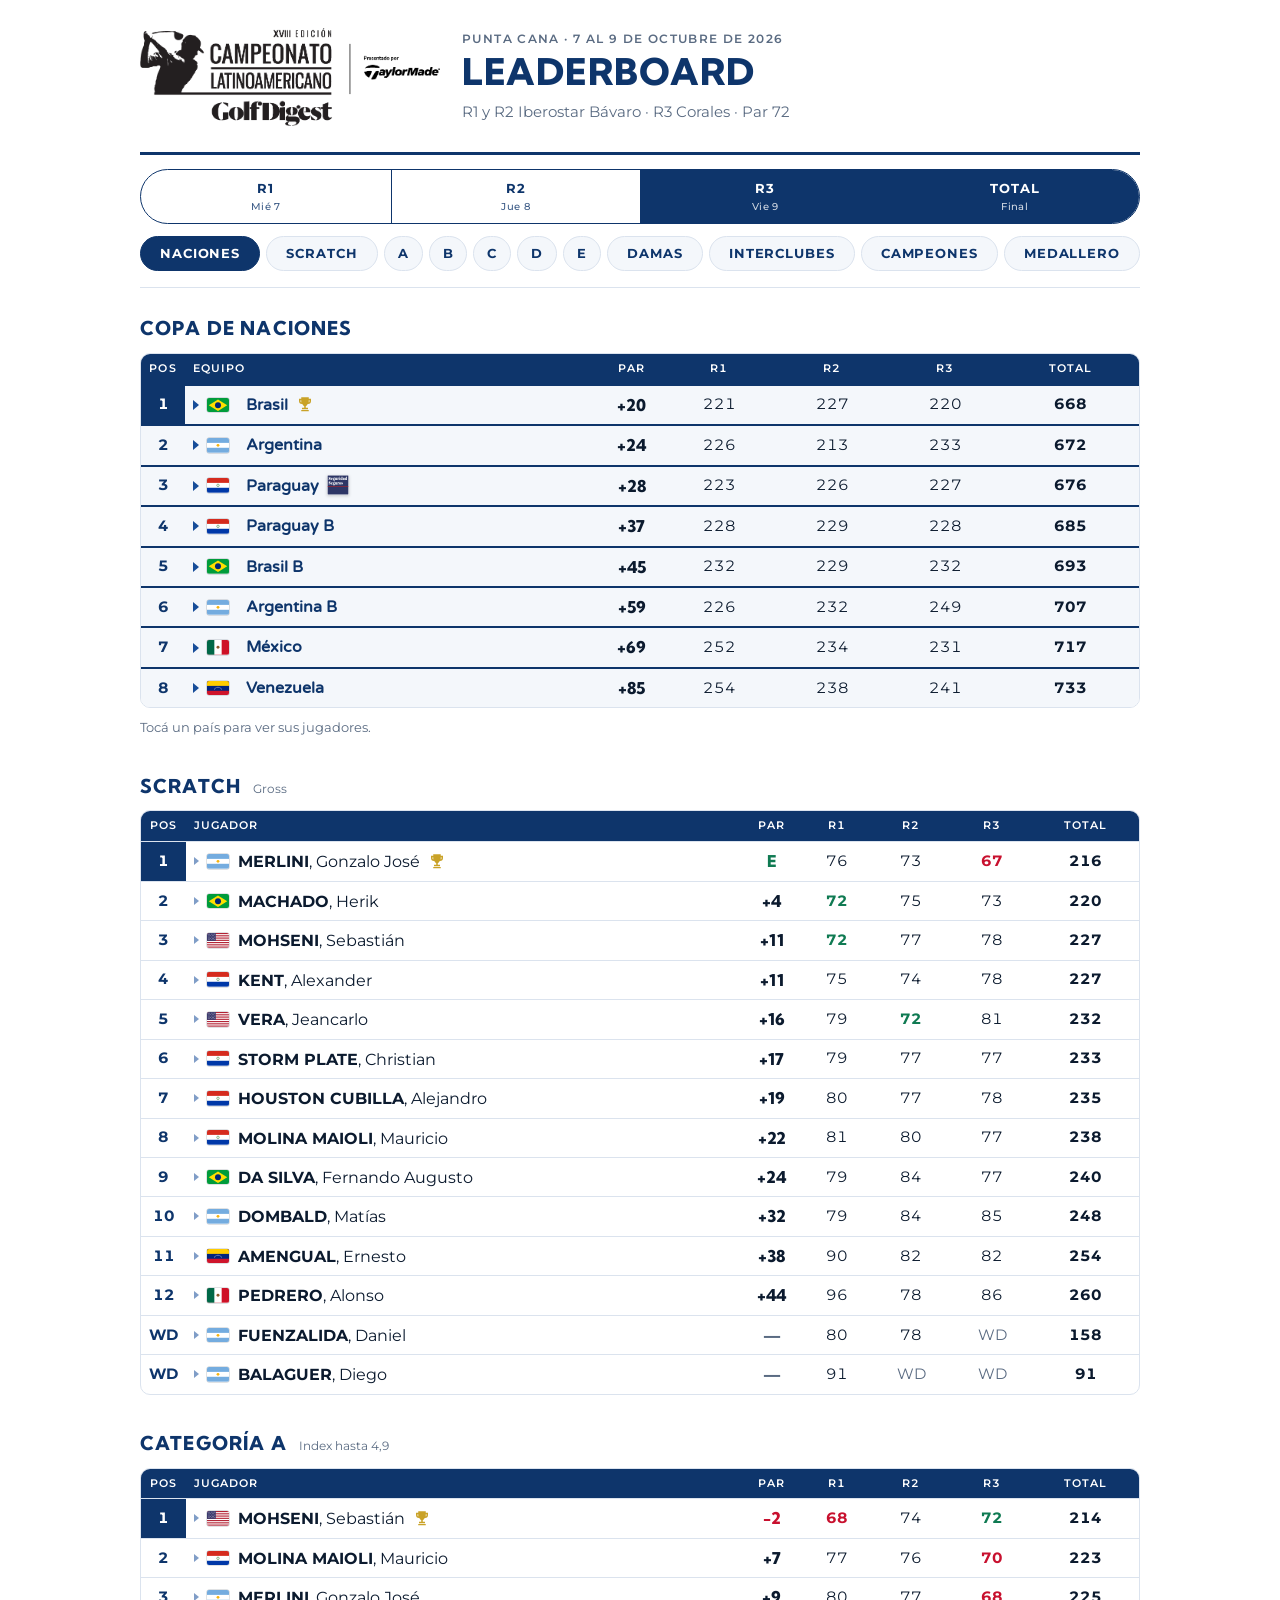
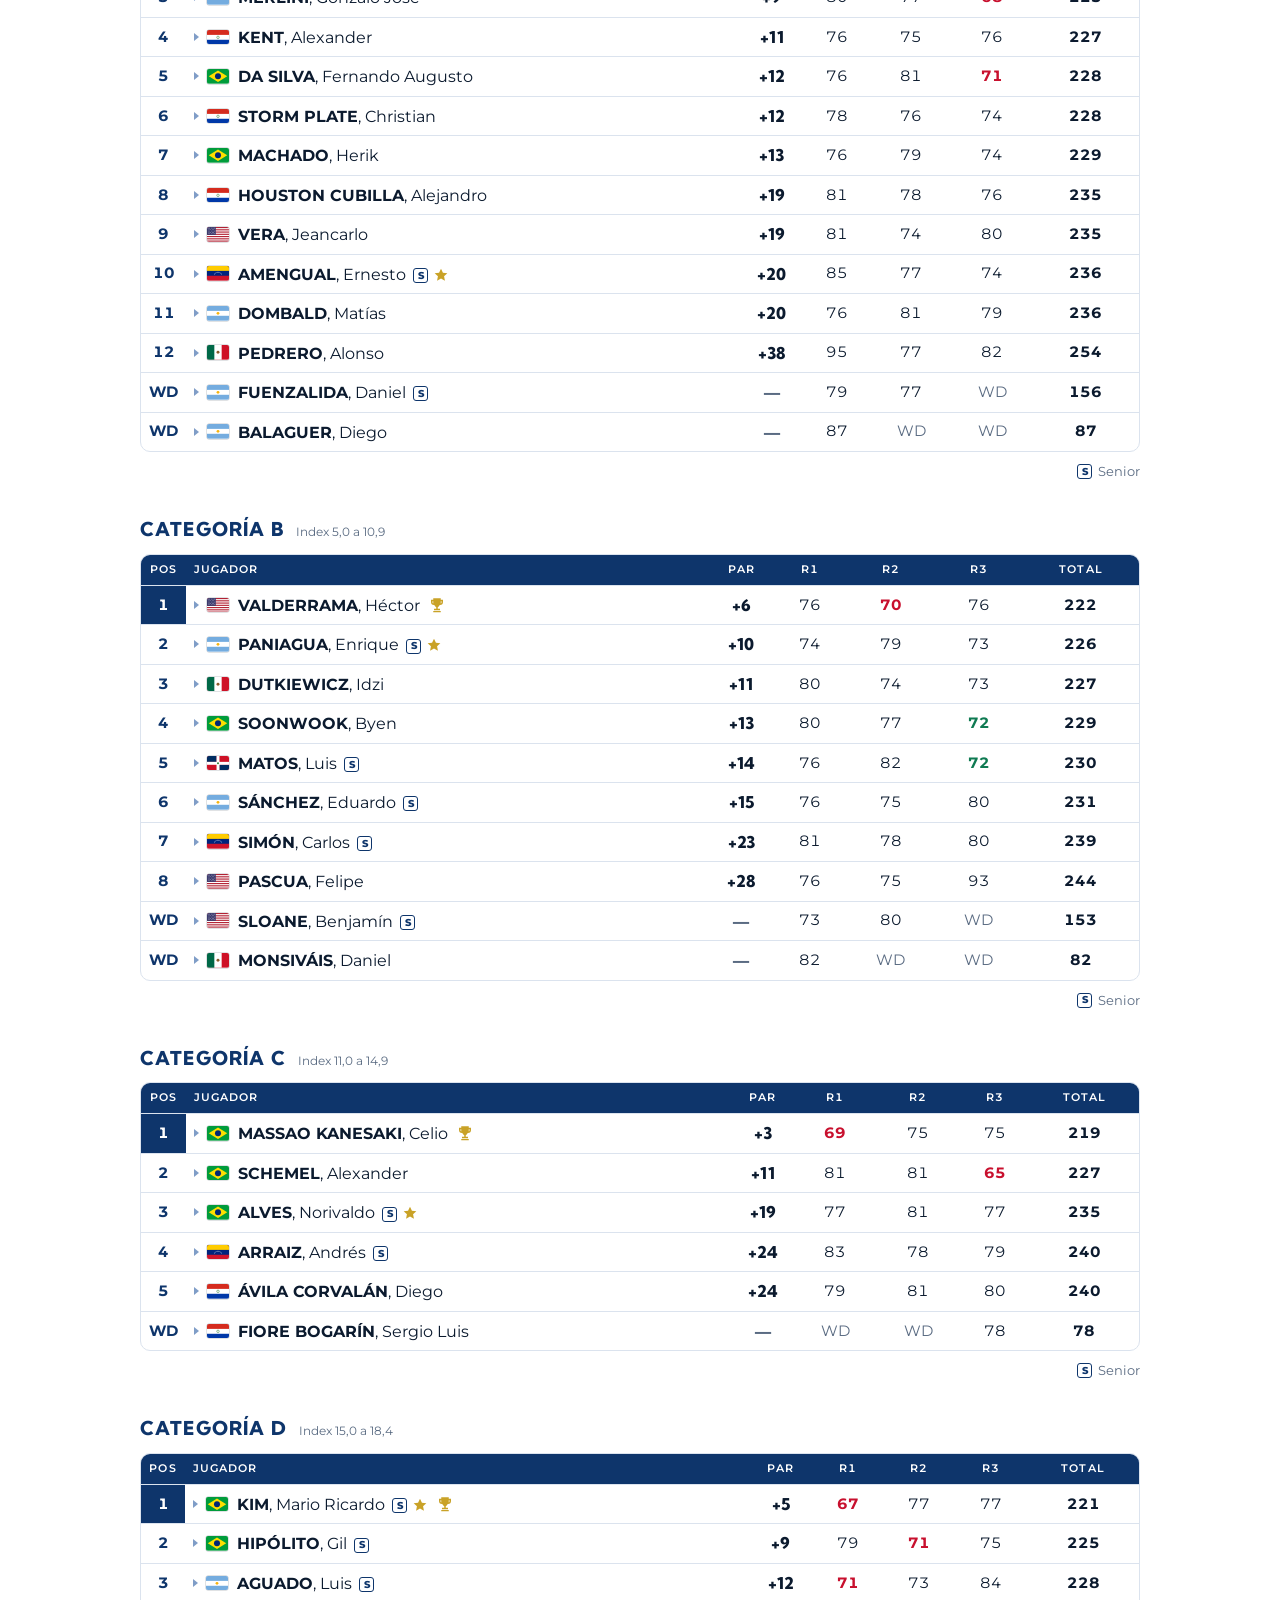
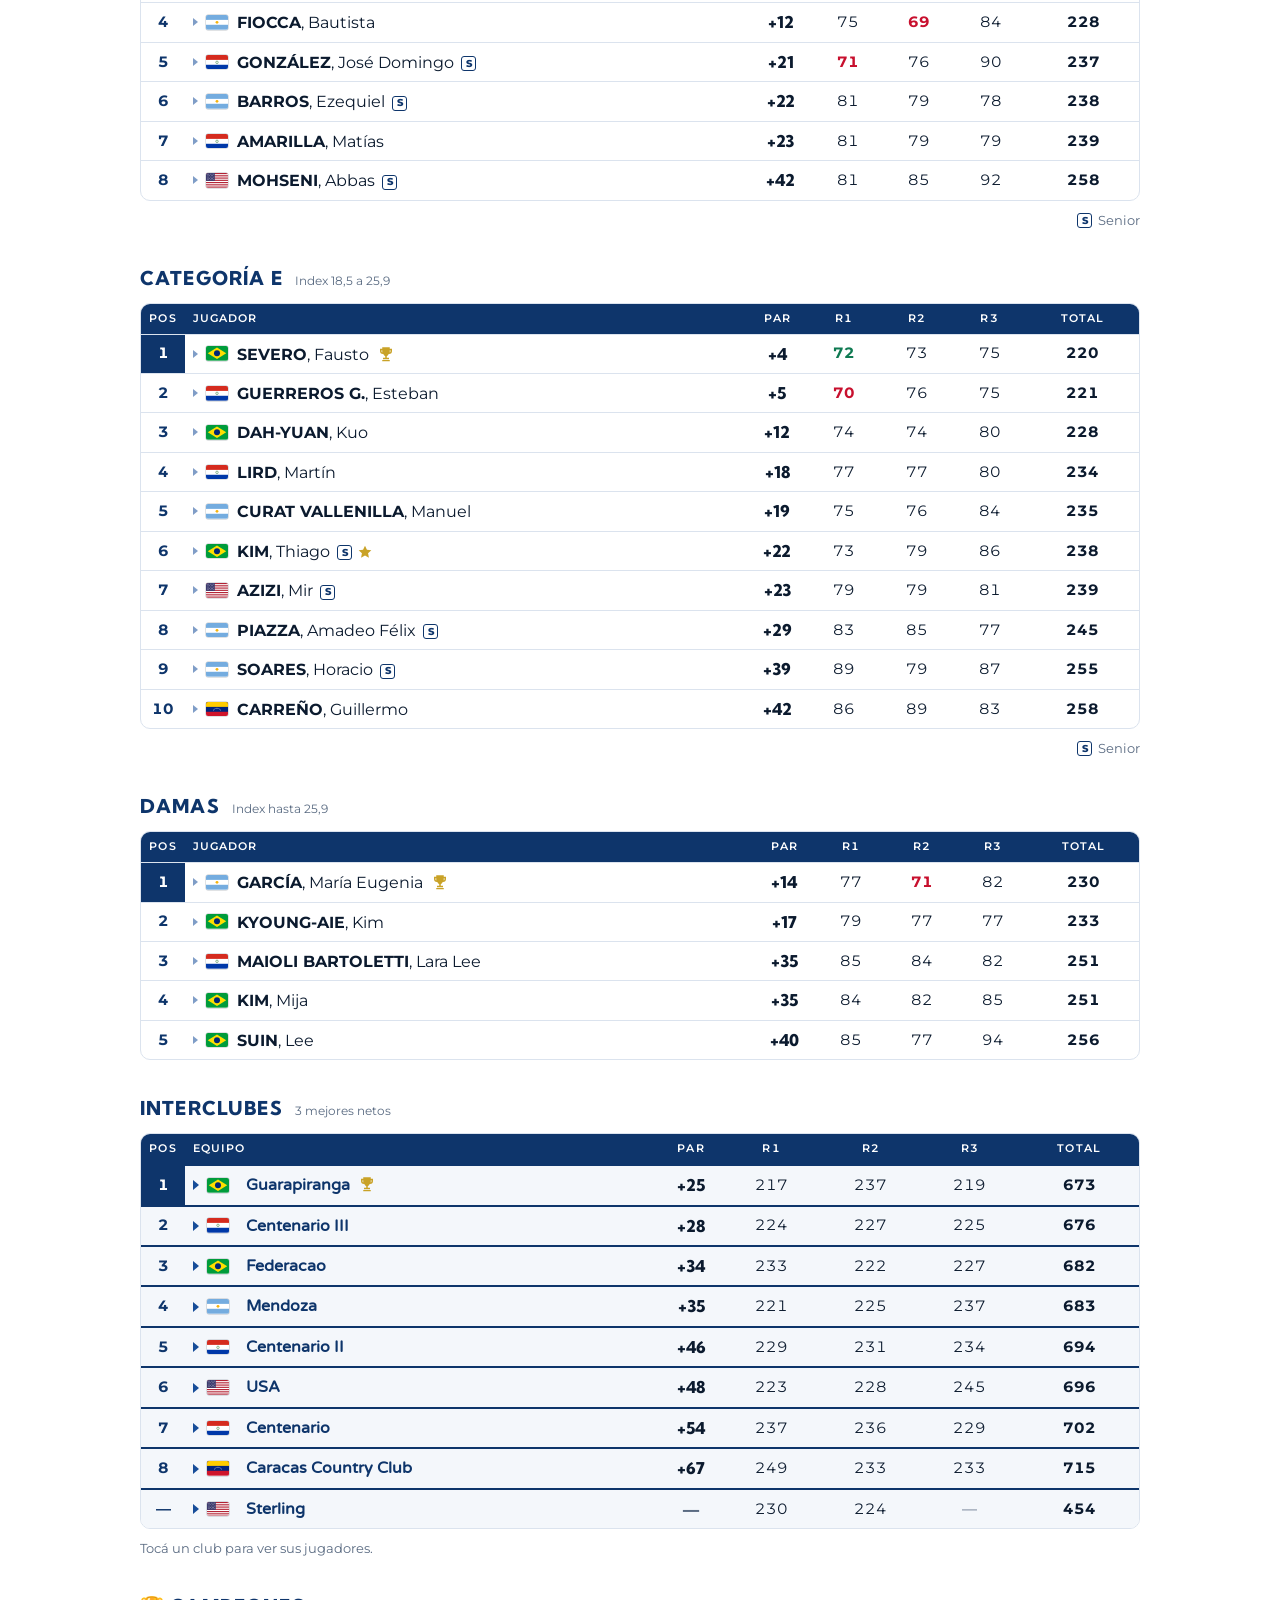
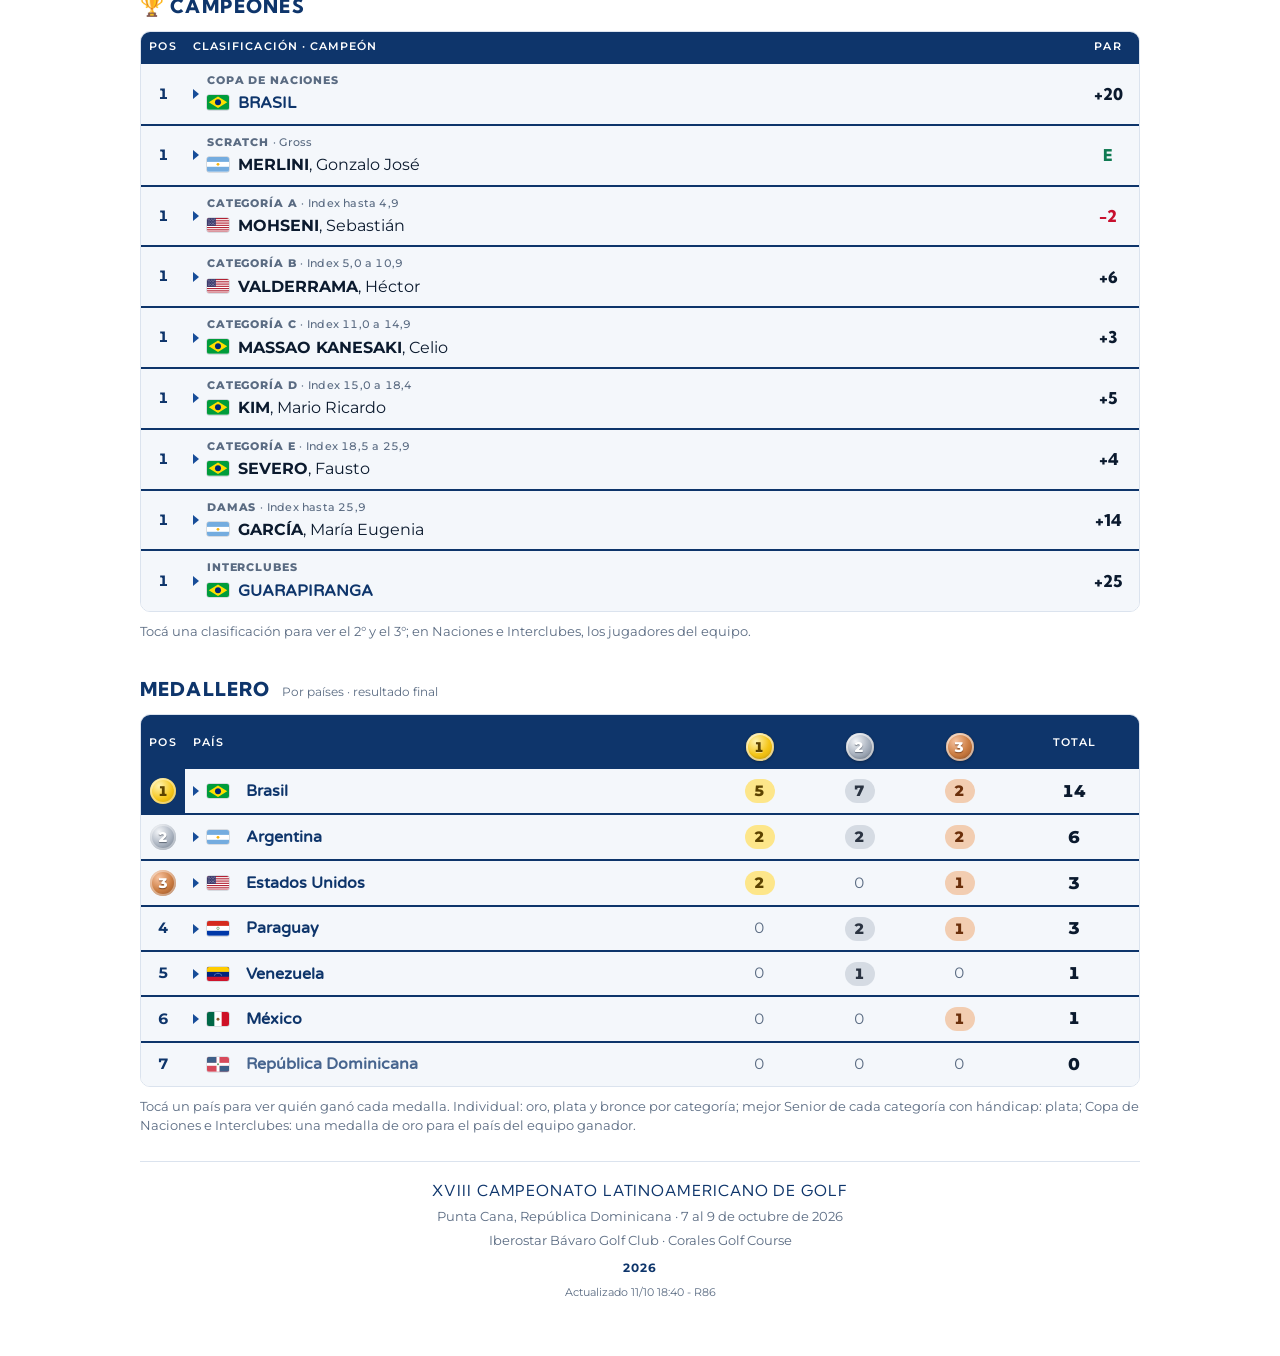
==== commit 2fdb4147: "Cierre de pendientes: Soares R1 hoyo 16 a 8, HIPÓLITO con tilde, desempate de equipos por mejor últi" ====
--- a/index.html
+++ b/index.html
@@ -283,7 +283,7 @@
 </div>
 <script>
 const SHEET = '1jxcTguMRh_5O1KulgI2xV7_UiC5Blj27go1vF2US-lo';
-const FALLBACK = [{"id":"machado-herik","last":"MACHADO","first":"Herik","ln":"MACHADO","fn":"Herik","c":"BRA","cn":"Brasil","cat":"A","sc":true,"sr":false,"team":"Brasil","club":"","hi":-4,"hc":-1,"g":"M","idx":-3.5,"t1":["1","08:10",4],"t2":["10","08:20",2]},{"id":"merlini-gonzalo","last":"MERLINI","first":"Gonzalo José","ln":"MERLINI","fn":"Gonzalo","c":"ARG","cn":"Argentina","cat":"A","sc":true,"sr":false,"team":"Argentina","club":"","hi":-4,"hc":-1,"g":"M","idx":-3.3,"t1":["1","08:10",3],"t2":["10","08:20",1]},{"id":"vera-jeancarlo","last":"VERA","first":"Jeancarlo","ln":"VERA","fn":"Jeancarlo","c":"USA","cn":"Estados Unidos","cat":"A","sc":false,"sr":false,"team":"","club":"Sterling","hi":-2,"hc":1,"g":"M","idx":-1.6,"t1":["10","08:40",1],"t2":["1","08:40",1]},{"id":"houston-alejandro","last":"HOUSTON CUBILLA","first":"Alejandro","ln":"HOUSTON","fn":"Alejandro","c":"PAR","cn":"Paraguay","cat":"A","sc":true,"sr":false,"team":"Paraguay B","club":"","hi":-1,"hc":2,"g":"M","idx":-0.4,"t1":["1","08:20",2],"t2":["10","08:20",4]},{"id":"kent-alexander","last":"KENT","first":"Alexander","ln":"KENT","fn":"Alexander","c":"PAR","cn":"Paraguay","cat":"A","sc":true,"sr":false,"team":"Paraguay","club":"","hi":-1,"hc":2,"g":"M","idx":-0.3,"t1":["1","08:10",1],"t2":["10","08:10",1]},{"id":"storm-christian","last":"STORM PLATE","first":"Christian","ln":"STORM","fn":"Christian","c":"PAR","cn":"Paraguay","cat":"A","sc":false,"sr":false,"team":"Paraguay","club":"","hi":1,"hc":3,"g":"M","idx":0.7,"t1":["1","08:40",1],"t2":["10","08:30",1]},{"id":"pedrero-alonso","last":"PEDRERO","first":"Alonso","ln":"PEDRERO","fn":"Alonso","c":"MEX","cn":"México","cat":"A","sc":true,"sr":false,"team":"México","club":"","hi":1,"hc":4,"g":"M","idx":1.0,"t1":["1","08:10",2],"t2":["10","08:10",2]},{"id":"fuenzalida-daniel","last":"FUENZALIDA","first":"Daniel","ln":"FUENZALIDA","fn":"Daniel","c":"ARG","cn":"Argentina","cat":"A","sc":false,"sr":true,"team":"","club":"Mendoza","hi":1,"hc":4,"g":"M","idx":1.5,"t1":["10","08:50",1],"t2":["1","08:20",1]},{"id":"da-silva-fernando","last":"DA SILVA","first":"Fernando Augusto","ln":"DA SILVA","fn":"Fernando","c":"BRA","cn":"Brasil","cat":"A","sc":true,"sr":false,"team":"Brasil B","club":"","hi":3,"hc":6,"g":"M","idx":2.7,"t1":["1","08:20",4],"t2":["10","08:10",4]},{"id":"dombald-matias","last":"DOMBALD","first":"Matías","ln":"DOMBALD","fn":"Matías","c":"ARG","cn":"Argentina","cat":"A","sc":true,"sr":false,"team":"Argentina B","club":"","hi":3,"hc":6,"g":"M","idx":2.8,"t1":["1","08:20",3],"t2":["10","08:10",3]},{"id":"balaguer-diego","last":"BALAGUER","first":"Diego","ln":"BALAGUER","fn":"Diego","c":"ARG","cn":"Argentina","cat":"A","sc":false,"sr":false,"team":"Argentina B","club":"","hi":4,"hc":7,"g":"M","idx":4.0,"t1":["1","08:40",2],"t2":["10","08:30",2]},{"id":"molina-mauricio","last":"MOLINA MAIOLI","first":"Mauricio","ln":"MOLINA","fn":"Mauricio","c":"PAR","cn":"Paraguay","cat":"A","sc":false,"sr":false,"team":"","club":"Centenario","hi":4,"hc":7,"g":"M","idx":4.0,"t1":["10","08:10",1],"t2":["1","08:50",1]},{"id":"mohseni-sebastian","last":"MOHSENI","first":"Sebastián","ln":"MOHSENI","fn":"Sebastián","c":"USA","cn":"Estados Unidos","cat":"A","sc":false,"sr":false,"team":"","club":"USA","hi":5,"hc":8,"g":"M","idx":4.4,"t1":["10","08:30",1],"t2":["1","08:10",2]},{"id":"amengual-ernesto","last":"AMENGUAL","first":"Ernesto","ln":"AMENGUAL","fn":"Ernesto","c":"VEN","cn":"Venezuela","cat":"A","sc":true,"sr":true,"team":"Venezuela","club":"Caracas Country Club","hi":5,"hc":8,"g":"M","idx":4.6,"t1":["1","08:20",1],"t2":["10","08:20",3]},{"id":"matos-luis","last":"MATOS","first":"Luis","ln":"MATOS","fn":"Luis","c":"DOM","cn":"República Dominicana","cat":"B","sc":false,"sr":true,"team":"","club":"","hi":3,"hc":1,"g":"M","idx":5.6,"t1":["10","08:50",4],"t2":["1","08:50",4]},{"id":"monsivais-daniel","last":"MONSIVÁIS","first":"Daniel","ln":"MONSIVÁIS","fn":"Daniel","c":"MEX","cn":"México","cat":"B","sc":false,"sr":false,"team":"México","club":"","hi":4,"hc":1,"g":"M","idx":6.1,"t1":["1","08:50",1],"t2":["10","08:30",3]},{"id":"sanchez-eduardo","last":"SÁNCHEZ","first":"Eduardo","ln":"SÁNCHEZ","fn":"Eduardo","c":"ARG","cn":"Argentina","cat":"B","sc":false,"sr":true,"team":"Argentina B","club":"Mendoza","hi":4,"hc":2,"g":"M","idx":6.7,"t1":["10","08:50",3],"t2":["1","08:20",3]},{"id":"sloane-benjamin","last":"SLOANE","first":"Benjamín","ln":"SLOANE","fn":"Benjamín","c":"USA","cn":"Estados Unidos","cat":"B","sc":false,"sr":true,"team":"","club":"Sterling","hi":5,"hc":3,"g":"M","idx":7.5,"t1":["10","08:30",2],"t2":["1","08:10",1]},{"id":"simon-carlos","last":"SIMÓN","first":"Carlos","ln":"SIMÓN","fn":"Carlos","c":"VEN","cn":"Venezuela","cat":"B","sc":false,"sr":true,"team":"Venezuela","club":"Caracas Country Club","hi":6,"hc":3,"g":"M","idx":8.1,"t1":["1","08:50",2],"t2":["10","08:30",4]},{"id":"pascua-felipe","last":"PASCUA","first":"Felipe","ln":"PASCUA","fn":"Felipe","c":"USA","cn":"Estados Unidos","cat":"B","sc":false,"sr":false,"team":"","club":"USA","hi":6,"hc":4,"g":"M","idx":8.4,"t1":["10","08:30",3],"t2":["1","08:40",4]},{"id":"soonwook-byen","last":"SOONWOOK","first":"Byen","ln":"SOONWOOK","fn":"Byen","c":"BRA","cn":"Brasil","cat":"B","sc":false,"sr":false,"team":"Brasil","club":"Federacao","hi":6,"hc":4,"g":"M","idx":8.9,"t1":["1","08:30",1],"t2":["10","09:10",3]},{"id":"garcia-maria","last":"GARCÍA","first":"María Eugenia","ln":"GARCÍA","fn":"María","c":"ARG","cn":"Argentina","cat":"Damas","sc":false,"sr":false,"team":"Argentina","club":"","hi":4,"hc":10,"g":"F","idx":9.3,"t1":["1","09:00",1],"t2":["10","08:40",3]},{"id":"valderrama-hector","last":"VALDERRAMA","first":"Héctor","ln":"VALDERRAMA","fn":"Héctor","c":"USA","cn":"Estados Unidos","cat":"B","sc":false,"sr":false,"team":"","club":"Sterling","hi":7,"hc":5,"g":"M","idx":9.3,"t1":["10","08:40",2],"t2":["1","08:40",2]},{"id":"paniagua-enrique","last":"PANIAGUA","first":"Enrique","ln":"PANIAGUA","fn":"Enrique","c":"ARG","cn":"Argentina","cat":"B","sc":false,"sr":true,"team":"","club":"Mendoza","hi":8,"hc":6,"g":"M","idx":10.6,"t1":["10","08:50",2],"t2":["1","08:20",2]},{"id":"dutkiewicz-idzi","last":"DUTKIEWICZ","first":"Idzi","ln":"DUTKIEWICZ","fn":"Idzi","c":"MEX","cn":"México","cat":"B","sc":false,"sr":false,"team":"México","club":"","hi":8,"hc":6,"g":"M","idx":10.9,"t1":["1","08:40",4],"t2":["10","09:00",2]},{"id":"avila-diego","last":"ÁVILA CORVALÁN","first":"Diego","ln":"ÁVILA","fn":"Diego","c":"PAR","cn":"Paraguay","cat":"C","sc":false,"sr":false,"team":"Paraguay","club":"Centenario","hi":9,"hc":6,"g":"M","idx":11.1,"t1":["1","08:50",3],"t2":["10","08:40",1]},{"id":"alves-norivaldo","last":"ALVES","first":"Norivaldo","ln":"ALVES","fn":"Norivaldo","c":"BRA","cn":"Brasil","cat":"C","sc":false,"sr":true,"team":"","club":"Guarapiranga","hi":9,"hc":7,"g":"M","idx":11.7,"t1":["10","09:00",1],"t2":["1","09:00",3]},{"id":"maioli-lara","last":"MAIOLI BARTOLETTI","first":"Lara Lee","ln":"MAIOLI","fn":"Lara","c":"PAR","cn":"Paraguay","cat":"Damas","sc":false,"sr":false,"team":"","club":"Centenario","hi":6,"hc":13,"g":"F","idx":11.9,"t1":["10","09:10",3],"t2":["1","09:10",3]},{"id":"massao-celio","last":"MASSAO KANESAKI","first":"Celio","ln":"MASSAO","fn":"Celio","c":"BRA","cn":"Brasil","cat":"C","sc":false,"sr":false,"team":"Brasil","club":"","hi":11,"hc":8,"g":"M","idx":13.2,"t1":["1","09:00",2],"t2":["10","08:40",4]},{"id":"arraiz-andres","last":"ARRAIZ","first":"Andrés","ln":"ARRAIZ","fn":"Andrés","c":"VEN","cn":"Venezuela","cat":"C","sc":false,"sr":true,"team":"Venezuela","club":"Caracas Country Club","hi":11,"hc":9,"g":"M","idx":13.7,"t1":["10","09:00",4],"t2":["10","09:00",4]},{"id":"kyoung-aie-kim","last":"KYOUNG-AIE","first":"Kim","ln":"KYOUNG-AIE","fn":"Kim","c":"BRA","cn":"Brasil","cat":"Damas","sc":false,"sr":true,"team":"","club":"","hi":8,"hc":15,"g":"F","idx":13.7,"t1":["10","09:10",2],"t2":["1","09:10",2]},{"id":"fiore-sergio","last":"FIORE BOGARÍN","first":"Sergio Luis","ln":"FIORE","fn":"Sergio","c":"PAR","cn":"Paraguay","cat":"C","sc":false,"sr":false,"team":"Paraguay B","club":"Centenario","hi":12,"hc":9,"g":"M","idx":14.2,"t1":["1","08:40",3],"t2":["10","09:00",1]},{"id":"schemel-alexander","last":"SCHEMEL","first":"Alexander","ln":"SCHEMEL","fn":"Alexander","c":"BRA","cn":"Brasil","cat":"C","sc":false,"sr":false,"team":"","club":"Guarapiranga","hi":12,"hc":9,"g":"M","idx":14.2,"t1":["10","09:00",3],"t2":["10","09:00",3]},{"id":"kim-mija","last":"KIM","first":"Mija","ln":"KIM","fn":"Mija","c":"BRA","cn":"Brasil","cat":"Damas","sc":false,"sr":false,"team":"Brasil B","club":"Federacao","hi":9,"hc":16,"g":"F","idx":14.7,"t1":["10","09:10",1],"t2":["1","09:10",1]},{"id":"fiocca-bautista","last":"FIOCCA","first":"Bautista","ln":"FIOCCA","fn":"Bautista","c":"ARG","cn":"Argentina","cat":"D","sc":false,"sr":false,"team":"Argentina","club":"","hi":13,"hc":10,"g":"M","idx":15.0,"t1":["1","09:00",4],"t2":["10","08:50",2]},{"id":"barros-ezequiel","last":"BARROS","first":"Ezequiel","ln":"BARROS","fn":"Ezequiel","c":"ARG","cn":"Argentina","cat":"D","sc":false,"sr":true,"team":"","club":"","hi":14,"hc":11,"g":"M","idx":15.8,"t1":["1","09:10",2],"t2":["1","08:30",3]},{"id":"amarilla-matias","last":"AMARILLA","first":"Matías","ln":"AMARILLA","fn":"Matías","c":"PAR","cn":"Paraguay","cat":"D","sc":false,"sr":false,"team":"","club":"","hi":14,"hc":11,"g":"M","idx":15.8,"t1":["10","08:20",1],"t2":["1","09:00",1]},{"id":"mohseni-abbas","last":"MOHSENI","first":"Abbas","ln":"MOHSENI","fn":"Abbas","c":"USA","cn":"Estados Unidos","cat":"D","sc":false,"sr":true,"team":"","club":"USA","hi":14,"hc":12,"g":"M","idx":16.3,"t1":["10","08:40",4],"t2":["1","08:40",3]},{"id":"aguado-luis","last":"AGUADO","first":"Luis","ln":"AGUADO","fn":"Luis","c":"ARG","cn":"Argentina","cat":"D","sc":false,"sr":true,"team":"Argentina B","club":"Mendoza","hi":14,"hc":12,"g":"M","idx":16.7,"t1":["1","09:10",1],"t2":["1","08:50",3]},{"id":"kim-mario","last":"KIM","first":"Mario Ricardo","ln":"KIM","fn":"Mario","c":"BRA","cn":"Brasil","cat":"D","sc":false,"sr":true,"team":"","club":"Guarapiranga","hi":15,"hc":12,"g":"M","idx":17.2,"t1":["1","08:30",3],"t2":["10","08:50",3]},{"id":"gonzalez-jose","last":"GONZÁLEZ","first":"José Domingo","ln":"GONZÁLEZ","fn":"José","c":"PAR","cn":"Paraguay","cat":"D","sc":false,"sr":true,"team":"Paraguay B","club":"","hi":15,"hc":13,"g":"M","idx":17.3,"t1":["1","09:00",3],"t2":["10","08:50",1]},{"id":"suin-lee","last":"SUIN","first":"Lee","ln":"SUIN","fn":"Lee","c":"BRA","cn":"Brasil","cat":"Damas","sc":false,"sr":false,"team":"Brasil","club":"","hi":12,"hc":20,"g":"F","idx":17.7,"t1":["10","09:10",4],"t2":["1","09:10",4]},{"id":"hipolito-gil","last":"HIPOLITO","first":"Gil","ln":"HIPOLITO","fn":"Gil","c":"BRA","cn":"Brasil","cat":"D","sc":false,"sr":true,"team":"Brasil B","club":"Federacao","hi":16,"hc":14,"g":"M","idx":18.3,"t1":["1","08:50",4],"t2":["10","08:40",2]},{"id":"guerreros-esteban","last":"GUERREROS G.","first":"Esteban","ln":"GUERREROS","fn":"Esteban","c":"PAR","cn":"Paraguay","cat":"E","sc":false,"sr":false,"team":"Paraguay","club":"","hi":16,"hc":14,"g":"M","idx":18.5,"t1":["10","08:20",2],"t2":["1","09:00",2]},{"id":"dah-yuan-kuo","last":"DAH-YUAN","first":"Kuo","ln":"DAH-YUAN","fn":"Kuo","c":"BRA","cn":"Brasil","cat":"E","sc":false,"sr":false,"team":"Brasil B","club":"Federacao","hi":17,"hc":14,"g":"M","idx":19.0,"t1":["1","08:30",2],"t2":["10","09:10",4]},{"id":"kim-thiago","last":"KIM","first":"Thiago","ln":"KIM","fn":"Thiago","c":"BRA","cn":"Brasil","cat":"E","sc":false,"sr":true,"team":"","club":"Guarapiranga","hi":17,"hc":14,"g":"M","idx":19.0,"t1":["1","08:30",4],"t2":["10","08:50",4]},{"id":"severo-fausto","last":"SEVERO","first":"Fausto","ln":"SEVERO","fn":"Fausto","c":"BRA","cn":"Brasil","cat":"E","sc":false,"sr":false,"team":"","club":"","hi":17,"hc":14,"g":"M","idx":19.0,"t1":["10","09:00",2],"t2":["1","09:00",4]},{"id":"azizi-mir","last":"AZIZI","first":"Mir","ln":"AZIZI","fn":"Mir","c":"USA","cn":"Estados Unidos","cat":"E","sc":false,"sr":true,"team":"","club":"USA","hi":17,"hc":14,"g":"M","idx":19.2,"t1":["10","08:40",3],"t2":["1","08:10",3]},{"id":"lird-martin","last":"LIRD","first":"Martín","ln":"LIRD","fn":"Martín","c":"PAR","cn":"Paraguay","cat":"E","sc":false,"sr":false,"team":"Paraguay B","club":"","hi":18,"hc":15,"g":"M","idx":20.3,"t1":["10","08:10",2],"t2":["1","08:50",2]},{"id":"curat-manuel","last":"CURAT VALLENILLA","first":"Manuel","ln":"CURAT","fn":"Manuel","c":"ARG","cn":"Argentina","cat":"E","sc":false,"sr":false,"team":"Argentina","club":"","hi":18,"hc":16,"g":"M","idx":20.5,"t1":["10","08:10",3],"t2":["10","09:10",1]},{"id":"piazza-amadeo","last":"PIAZZA","first":"Amadeo Félix","ln":"PIAZZA","fn":"Amadeo","c":"ARG","cn":"Argentina","cat":"E","sc":false,"sr":true,"team":"","club":"","hi":19,"hc":16,"g":"M","idx":21.1,"t1":["1","09:10",3],"t2":["1","08:30",1]},{"id":"carreno-guillermo","last":"CARREÑO","first":"Guillermo","ln":"CARREÑO","fn":"Guillermo","c":"VEN","cn":"Venezuela","cat":"E","sc":false,"sr":false,"team":"Venezuela","club":"Caracas Country Club","hi":24,"hc":21,"g":"M","idx":25.8,"t1":["10","08:20",3],"t2":["10","09:10",2]},{"id":"soares-horacio","last":"SOARES","first":"Horacio","ln":"SOARES","fn":"Horacio","c":"ARG","cn":"Argentina","cat":"E","sc":false,"sr":true,"team":"","club":"","hi":24,"hc":21,"g":"M","idx":26.5,"t1":["1","09:10",4],"t2":["1","08:30",2]}];
+const FALLBACK = [{"id":"machado-herik","last":"MACHADO","first":"Herik","ln":"MACHADO","fn":"Herik","c":"BRA","cn":"Brasil","cat":"A","sc":true,"sr":false,"team":"Brasil","club":"","hi":-4,"hc":-1,"g":"M","idx":-3.5,"t1":["1","08:10",4],"t2":["10","08:20",2]},{"id":"merlini-gonzalo","last":"MERLINI","first":"Gonzalo José","ln":"MERLINI","fn":"Gonzalo","c":"ARG","cn":"Argentina","cat":"A","sc":true,"sr":false,"team":"Argentina","club":"","hi":-4,"hc":-1,"g":"M","idx":-3.3,"t1":["1","08:10",3],"t2":["10","08:20",1]},{"id":"vera-jeancarlo","last":"VERA","first":"Jeancarlo","ln":"VERA","fn":"Jeancarlo","c":"USA","cn":"Estados Unidos","cat":"A","sc":false,"sr":false,"team":"","club":"Sterling","hi":-2,"hc":1,"g":"M","idx":-1.6,"t1":["10","08:40",1],"t2":["1","08:40",1]},{"id":"houston-alejandro","last":"HOUSTON CUBILLA","first":"Alejandro","ln":"HOUSTON","fn":"Alejandro","c":"PAR","cn":"Paraguay","cat":"A","sc":true,"sr":false,"team":"Paraguay B","club":"","hi":-1,"hc":2,"g":"M","idx":-0.4,"t1":["1","08:20",2],"t2":["10","08:20",4]},{"id":"kent-alexander","last":"KENT","first":"Alexander","ln":"KENT","fn":"Alexander","c":"PAR","cn":"Paraguay","cat":"A","sc":true,"sr":false,"team":"Paraguay","club":"","hi":-1,"hc":2,"g":"M","idx":-0.3,"t1":["1","08:10",1],"t2":["10","08:10",1]},{"id":"storm-christian","last":"STORM PLATE","first":"Christian","ln":"STORM","fn":"Christian","c":"PAR","cn":"Paraguay","cat":"A","sc":false,"sr":false,"team":"Paraguay","club":"","hi":1,"hc":3,"g":"M","idx":0.7,"t1":["1","08:40",1],"t2":["10","08:30",1]},{"id":"pedrero-alonso","last":"PEDRERO","first":"Alonso","ln":"PEDRERO","fn":"Alonso","c":"MEX","cn":"México","cat":"A","sc":true,"sr":false,"team":"México","club":"","hi":1,"hc":4,"g":"M","idx":1.0,"t1":["1","08:10",2],"t2":["10","08:10",2]},{"id":"fuenzalida-daniel","last":"FUENZALIDA","first":"Daniel","ln":"FUENZALIDA","fn":"Daniel","c":"ARG","cn":"Argentina","cat":"A","sc":false,"sr":true,"team":"","club":"Mendoza","hi":1,"hc":4,"g":"M","idx":1.5,"t1":["10","08:50",1],"t2":["1","08:20",1]},{"id":"da-silva-fernando","last":"DA SILVA","first":"Fernando Augusto","ln":"DA SILVA","fn":"Fernando","c":"BRA","cn":"Brasil","cat":"A","sc":true,"sr":false,"team":"Brasil B","club":"","hi":3,"hc":6,"g":"M","idx":2.7,"t1":["1","08:20",4],"t2":["10","08:10",4]},{"id":"dombald-matias","last":"DOMBALD","first":"Matías","ln":"DOMBALD","fn":"Matías","c":"ARG","cn":"Argentina","cat":"A","sc":true,"sr":false,"team":"Argentina B","club":"","hi":3,"hc":6,"g":"M","idx":2.8,"t1":["1","08:20",3],"t2":["10","08:10",3]},{"id":"balaguer-diego","last":"BALAGUER","first":"Diego","ln":"BALAGUER","fn":"Diego","c":"ARG","cn":"Argentina","cat":"A","sc":false,"sr":false,"team":"Argentina B","club":"","hi":4,"hc":7,"g":"M","idx":4.0,"t1":["1","08:40",2],"t2":["10","08:30",2]},{"id":"molina-mauricio","last":"MOLINA MAIOLI","first":"Mauricio","ln":"MOLINA","fn":"Mauricio","c":"PAR","cn":"Paraguay","cat":"A","sc":false,"sr":false,"team":"","club":"Centenario","hi":4,"hc":7,"g":"M","idx":4.0,"t1":["10","08:10",1],"t2":["1","08:50",1]},{"id":"mohseni-sebastian","last":"MOHSENI","first":"Sebastián","ln":"MOHSENI","fn":"Sebastián","c":"USA","cn":"Estados Unidos","cat":"A","sc":false,"sr":false,"team":"","club":"USA","hi":5,"hc":8,"g":"M","idx":4.4,"t1":["10","08:30",1],"t2":["1","08:10",2]},{"id":"amengual-ernesto","last":"AMENGUAL","first":"Ernesto","ln":"AMENGUAL","fn":"Ernesto","c":"VEN","cn":"Venezuela","cat":"A","sc":true,"sr":true,"team":"Venezuela","club":"Caracas Country Club","hi":5,"hc":8,"g":"M","idx":4.6,"t1":["1","08:20",1],"t2":["10","08:20",3]},{"id":"matos-luis","last":"MATOS","first":"Luis","ln":"MATOS","fn":"Luis","c":"DOM","cn":"República Dominicana","cat":"B","sc":false,"sr":true,"team":"","club":"","hi":3,"hc":1,"g":"M","idx":5.6,"t1":["10","08:50",4],"t2":["1","08:50",4]},{"id":"monsivais-daniel","last":"MONSIVÁIS","first":"Daniel","ln":"MONSIVÁIS","fn":"Daniel","c":"MEX","cn":"México","cat":"B","sc":false,"sr":false,"team":"México","club":"","hi":4,"hc":1,"g":"M","idx":6.1,"t1":["1","08:50",1],"t2":["10","08:30",3]},{"id":"sanchez-eduardo","last":"SÁNCHEZ","first":"Eduardo","ln":"SÁNCHEZ","fn":"Eduardo","c":"ARG","cn":"Argentina","cat":"B","sc":false,"sr":true,"team":"Argentina B","club":"Mendoza","hi":4,"hc":2,"g":"M","idx":6.7,"t1":["10","08:50",3],"t2":["1","08:20",3]},{"id":"sloane-benjamin","last":"SLOANE","first":"Benjamín","ln":"SLOANE","fn":"Benjamín","c":"USA","cn":"Estados Unidos","cat":"B","sc":false,"sr":true,"team":"","club":"Sterling","hi":5,"hc":3,"g":"M","idx":7.5,"t1":["10","08:30",2],"t2":["1","08:10",1]},{"id":"simon-carlos","last":"SIMÓN","first":"Carlos","ln":"SIMÓN","fn":"Carlos","c":"VEN","cn":"Venezuela","cat":"B","sc":false,"sr":true,"team":"Venezuela","club":"Caracas Country Club","hi":6,"hc":3,"g":"M","idx":8.1,"t1":["1","08:50",2],"t2":["10","08:30",4]},{"id":"pascua-felipe","last":"PASCUA","first":"Felipe","ln":"PASCUA","fn":"Felipe","c":"USA","cn":"Estados Unidos","cat":"B","sc":false,"sr":false,"team":"","club":"USA","hi":6,"hc":4,"g":"M","idx":8.4,"t1":["10","08:30",3],"t2":["1","08:40",4]},{"id":"soonwook-byen","last":"SOONWOOK","first":"Byen","ln":"SOONWOOK","fn":"Byen","c":"BRA","cn":"Brasil","cat":"B","sc":false,"sr":false,"team":"Brasil","club":"Federacao","hi":6,"hc":4,"g":"M","idx":8.9,"t1":["1","08:30",1],"t2":["10","09:10",3]},{"id":"garcia-maria","last":"GARCÍA","first":"María Eugenia","ln":"GARCÍA","fn":"María","c":"ARG","cn":"Argentina","cat":"Damas","sc":false,"sr":false,"team":"Argentina","club":"","hi":4,"hc":10,"g":"F","idx":9.3,"t1":["1","09:00",1],"t2":["10","08:40",3]},{"id":"valderrama-hector","last":"VALDERRAMA","first":"Héctor","ln":"VALDERRAMA","fn":"Héctor","c":"USA","cn":"Estados Unidos","cat":"B","sc":false,"sr":false,"team":"","club":"Sterling","hi":7,"hc":5,"g":"M","idx":9.3,"t1":["10","08:40",2],"t2":["1","08:40",2]},{"id":"paniagua-enrique","last":"PANIAGUA","first":"Enrique","ln":"PANIAGUA","fn":"Enrique","c":"ARG","cn":"Argentina","cat":"B","sc":false,"sr":true,"team":"","club":"Mendoza","hi":8,"hc":6,"g":"M","idx":10.6,"t1":["10","08:50",2],"t2":["1","08:20",2]},{"id":"dutkiewicz-idzi","last":"DUTKIEWICZ","first":"Idzi","ln":"DUTKIEWICZ","fn":"Idzi","c":"MEX","cn":"México","cat":"B","sc":false,"sr":false,"team":"México","club":"","hi":8,"hc":6,"g":"M","idx":10.9,"t1":["1","08:40",4],"t2":["10","09:00",2]},{"id":"avila-diego","last":"ÁVILA CORVALÁN","first":"Diego","ln":"ÁVILA","fn":"Diego","c":"PAR","cn":"Paraguay","cat":"C","sc":false,"sr":false,"team":"Paraguay","club":"Centenario","hi":9,"hc":6,"g":"M","idx":11.1,"t1":["1","08:50",3],"t2":["10","08:40",1]},{"id":"alves-norivaldo","last":"ALVES","first":"Norivaldo","ln":"ALVES","fn":"Norivaldo","c":"BRA","cn":"Brasil","cat":"C","sc":false,"sr":true,"team":"","club":"Guarapiranga","hi":9,"hc":7,"g":"M","idx":11.7,"t1":["10","09:00",1],"t2":["1","09:00",3]},{"id":"maioli-lara","last":"MAIOLI BARTOLETTI","first":"Lara Lee","ln":"MAIOLI","fn":"Lara","c":"PAR","cn":"Paraguay","cat":"Damas","sc":false,"sr":false,"team":"","club":"Centenario","hi":6,"hc":13,"g":"F","idx":11.9,"t1":["10","09:10",3],"t2":["1","09:10",3]},{"id":"massao-celio","last":"MASSAO KANESAKI","first":"Celio","ln":"MASSAO","fn":"Celio","c":"BRA","cn":"Brasil","cat":"C","sc":false,"sr":false,"team":"Brasil","club":"","hi":11,"hc":8,"g":"M","idx":13.2,"t1":["1","09:00",2],"t2":["10","08:40",4]},{"id":"arraiz-andres","last":"ARRAIZ","first":"Andrés","ln":"ARRAIZ","fn":"Andrés","c":"VEN","cn":"Venezuela","cat":"C","sc":false,"sr":true,"team":"Venezuela","club":"Caracas Country Club","hi":11,"hc":9,"g":"M","idx":13.7,"t1":["10","09:00",4],"t2":["10","09:00",4]},{"id":"kyoung-aie-kim","last":"KYOUNG-AIE","first":"Kim","ln":"KYOUNG-AIE","fn":"Kim","c":"BRA","cn":"Brasil","cat":"Damas","sc":false,"sr":true,"team":"","club":"","hi":8,"hc":15,"g":"F","idx":13.7,"t1":["10","09:10",2],"t2":["1","09:10",2]},{"id":"fiore-sergio","last":"FIORE BOGARÍN","first":"Sergio Luis","ln":"FIORE","fn":"Sergio","c":"PAR","cn":"Paraguay","cat":"C","sc":false,"sr":false,"team":"Paraguay B","club":"Centenario","hi":12,"hc":9,"g":"M","idx":14.2,"t1":["1","08:40",3],"t2":["10","09:00",1]},{"id":"schemel-alexander","last":"SCHEMEL","first":"Alexander","ln":"SCHEMEL","fn":"Alexander","c":"BRA","cn":"Brasil","cat":"C","sc":false,"sr":false,"team":"","club":"Guarapiranga","hi":12,"hc":9,"g":"M","idx":14.2,"t1":["10","09:00",3],"t2":["10","09:00",3]},{"id":"kim-mija","last":"KIM","first":"Mija","ln":"KIM","fn":"Mija","c":"BRA","cn":"Brasil","cat":"Damas","sc":false,"sr":false,"team":"Brasil B","club":"Federacao","hi":9,"hc":16,"g":"F","idx":14.7,"t1":["10","09:10",1],"t2":["1","09:10",1]},{"id":"fiocca-bautista","last":"FIOCCA","first":"Bautista","ln":"FIOCCA","fn":"Bautista","c":"ARG","cn":"Argentina","cat":"D","sc":false,"sr":false,"team":"Argentina","club":"","hi":13,"hc":10,"g":"M","idx":15.0,"t1":["1","09:00",4],"t2":["10","08:50",2]},{"id":"barros-ezequiel","last":"BARROS","first":"Ezequiel","ln":"BARROS","fn":"Ezequiel","c":"ARG","cn":"Argentina","cat":"D","sc":false,"sr":true,"team":"","club":"","hi":14,"hc":11,"g":"M","idx":15.8,"t1":["1","09:10",2],"t2":["1","08:30",3]},{"id":"amarilla-matias","last":"AMARILLA","first":"Matías","ln":"AMARILLA","fn":"Matías","c":"PAR","cn":"Paraguay","cat":"D","sc":false,"sr":false,"team":"","club":"","hi":14,"hc":11,"g":"M","idx":15.8,"t1":["10","08:20",1],"t2":["1","09:00",1]},{"id":"mohseni-abbas","last":"MOHSENI","first":"Abbas","ln":"MOHSENI","fn":"Abbas","c":"USA","cn":"Estados Unidos","cat":"D","sc":false,"sr":true,"team":"","club":"USA","hi":14,"hc":12,"g":"M","idx":16.3,"t1":["10","08:40",4],"t2":["1","08:40",3]},{"id":"aguado-luis","last":"AGUADO","first":"Luis","ln":"AGUADO","fn":"Luis","c":"ARG","cn":"Argentina","cat":"D","sc":false,"sr":true,"team":"Argentina B","club":"Mendoza","hi":14,"hc":12,"g":"M","idx":16.7,"t1":["1","09:10",1],"t2":["1","08:50",3]},{"id":"kim-mario","last":"KIM","first":"Mario Ricardo","ln":"KIM","fn":"Mario","c":"BRA","cn":"Brasil","cat":"D","sc":false,"sr":true,"team":"","club":"Guarapiranga","hi":15,"hc":12,"g":"M","idx":17.2,"t1":["1","08:30",3],"t2":["10","08:50",3]},{"id":"gonzalez-jose","last":"GONZÁLEZ","first":"José Domingo","ln":"GONZÁLEZ","fn":"José","c":"PAR","cn":"Paraguay","cat":"D","sc":false,"sr":true,"team":"Paraguay B","club":"","hi":15,"hc":13,"g":"M","idx":17.3,"t1":["1","09:00",3],"t2":["10","08:50",1]},{"id":"suin-lee","last":"SUIN","first":"Lee","ln":"SUIN","fn":"Lee","c":"BRA","cn":"Brasil","cat":"Damas","sc":false,"sr":false,"team":"Brasil","club":"","hi":12,"hc":20,"g":"F","idx":17.7,"t1":["10","09:10",4],"t2":["1","09:10",4]},{"id":"hipolito-gil","last":"HIPÓLITO","first":"Gil","ln":"HIPÓLITO","fn":"Gil","c":"BRA","cn":"Brasil","cat":"D","sc":false,"sr":true,"team":"Brasil B","club":"Federacao","hi":16,"hc":14,"g":"M","idx":18.3,"t1":["1","08:50",4],"t2":["10","08:40",2]},{"id":"guerreros-esteban","last":"GUERREROS G.","first":"Esteban","ln":"GUERREROS","fn":"Esteban","c":"PAR","cn":"Paraguay","cat":"E","sc":false,"sr":false,"team":"Paraguay","club":"","hi":16,"hc":14,"g":"M","idx":18.5,"t1":["10","08:20",2],"t2":["1","09:00",2]},{"id":"dah-yuan-kuo","last":"DAH-YUAN","first":"Kuo","ln":"DAH-YUAN","fn":"Kuo","c":"BRA","cn":"Brasil","cat":"E","sc":false,"sr":false,"team":"Brasil B","club":"Federacao","hi":17,"hc":14,"g":"M","idx":19.0,"t1":["1","08:30",2],"t2":["10","09:10",4]},{"id":"kim-thiago","last":"KIM","first":"Thiago","ln":"KIM","fn":"Thiago","c":"BRA","cn":"Brasil","cat":"E","sc":false,"sr":true,"team":"","club":"Guarapiranga","hi":17,"hc":14,"g":"M","idx":19.0,"t1":["1","08:30",4],"t2":["10","08:50",4]},{"id":"severo-fausto","last":"SEVERO","first":"Fausto","ln":"SEVERO","fn":"Fausto","c":"BRA","cn":"Brasil","cat":"E","sc":false,"sr":false,"team":"","club":"","hi":17,"hc":14,"g":"M","idx":19.0,"t1":["10","09:00",2],"t2":["1","09:00",4]},{"id":"azizi-mir","last":"AZIZI","first":"Mir","ln":"AZIZI","fn":"Mir","c":"USA","cn":"Estados Unidos","cat":"E","sc":false,"sr":true,"team":"","club":"USA","hi":17,"hc":14,"g":"M","idx":19.2,"t1":["10","08:40",3],"t2":["1","08:10",3]},{"id":"lird-martin","last":"LIRD","first":"Martín","ln":"LIRD","fn":"Martín","c":"PAR","cn":"Paraguay","cat":"E","sc":false,"sr":false,"team":"Paraguay B","club":"","hi":18,"hc":15,"g":"M","idx":20.3,"t1":["10","08:10",2],"t2":["1","08:50",2]},{"id":"curat-manuel","last":"CURAT VALLENILLA","first":"Manuel","ln":"CURAT","fn":"Manuel","c":"ARG","cn":"Argentina","cat":"E","sc":false,"sr":false,"team":"Argentina","club":"","hi":18,"hc":16,"g":"M","idx":20.5,"t1":["10","08:10",3],"t2":["10","09:10",1]},{"id":"piazza-amadeo","last":"PIAZZA","first":"Amadeo Félix","ln":"PIAZZA","fn":"Amadeo","c":"ARG","cn":"Argentina","cat":"E","sc":false,"sr":true,"team":"","club":"","hi":19,"hc":16,"g":"M","idx":21.1,"t1":["1","09:10",3],"t2":["1","08:30",1]},{"id":"carreno-guillermo","last":"CARREÑO","first":"Guillermo","ln":"CARREÑO","fn":"Guillermo","c":"VEN","cn":"Venezuela","cat":"E","sc":false,"sr":false,"team":"Venezuela","club":"Caracas Country Club","hi":24,"hc":21,"g":"M","idx":25.8,"t1":["10","08:20",3],"t2":["10","09:10",2]},{"id":"soares-horacio","last":"SOARES","first":"Horacio","ln":"SOARES","fn":"Horacio","c":"ARG","cn":"Argentina","cat":"E","sc":false,"sr":true,"team":"","club":"","hi":24,"hc":21,"g":"M","idx":26.5,"t1":["1","09:10",4],"t2":["1","08:30",2]}];
 const ROUNDS = [1,2,3], CATS = ['A','B','C','D','E','Damas'], STAT = ['DQ','NR','WD'];
 let R = [];
 let RES = {};            // id -> {1:{holes,st,hm},...}
@@ -484,6 +484,8 @@
   const out = rs.some(r => t.mem.filter(p => !C[p.id][r].st).length < 3);
   if (out) return {grp:3, v:0, st:'—'};
   const d = rs.filter(r => t.rs[r]); return d.length ? {grp:0, v:d.reduce((s,r) => s + t.rs[r].total - TP, 0)} : {grp:2, v:0}; }
+/* desempate de equipos (Comité, 11/10/2026): mejor último día; si sigue el empate, el día anterior, y así. Solo con todas las rondas completas. */
+function teamTie(t, rs){ if (!rs.length || !rs.every(r => t.rs[r])) return null; return [...rs].reverse().map(r => t.rs[r].total); }
 const TP = 216;
 /* bandera de la nación del equipo (la más común entre sus jugadores): en Naciones todos llevan esa */
 const natFlag = mem => { const n = {}; mem.forEach(m => n[m.c] = (n[m.c] || 0) + 1); const top = Object.keys(n).sort((x, y) => n[y] - n[x])[0]; const m = mem.find(x => x.c === top); return m ? flag(m.c, m.f) : ''; };
@@ -499,7 +501,7 @@
   const teams = Object.entries(groups).map(([name, mem]) => { const rs = {}; ROUNDS.forEach(r => rs[r] = teamRound(mem, r, mode)); return {name, mem, rs}; });
   const rs = RS(), multi = rs.length > 1;
   const key = t => teamKey(t, rs, mode);
-  const ranked = rank(teams, key, t => t.name);
+  const ranked = rank(teams, key, t => t.name, t => teamTie(t, rs));
   let body = '';
   for (const it of ranked){
     const t = it.x, tid = sid + ':' + t.name, isOpen = open.has(tid);
@@ -534,7 +536,7 @@
   const teams = Object.entries(group(by)).map(([name, mem]) => { const rs = {}; ROUNDS.forEach(r => rs[r] = teamRound(mem, r, mode)); return {name, mem, rs}; });
   const rs = RS();
   const key = t => teamKey(t, rs, mode);
-  const top = rank(teams, key, t => t.name)[0];
+  const top = rank(teams, key, t => t.name, t => teamTie(t, rs))[0];
   return top && !top.k.grp ? top.x : null;
 }
 function medalList(){
@@ -597,7 +599,7 @@
   const teams = Object.entries(group(by)).map(([name, mem]) => { const rs = {}; ROUNDS.forEach(r => rs[r] = teamRound(mem, r, mode)); return {name, mem, rs}; });
   const rs = RS();
   const key = t => teamKey(t, rs, mode);
-  return rank(teams, key, t => t.name).filter(it => !it.k.grp);
+  return rank(teams, key, t => t.name, t => teamTie(t, rs)).filter(it => !it.k.grp);
 }
 function champTable(){
   const L = [];
@@ -729,7 +731,7 @@
 
 
 /* --- datos publicados --- */
-const PUB = {"p":[["Nombre Completo","Name","Last Name","Senior","Country","Flag","Equipo Nación","Scratch","Equipo Interclub","Categoría","Hcp Iberostar","Hcp Corales"],["MACHADO, Herik","Herik","MACHADO","","Brasil","🇧🇷","Brasil","TRUE","","A","-4","-1"],["MERLINI, Gonzalo José","Gonzalo","MERLINI","","Argentina","🇦🇷","Argentina","TRUE","","A","-4","-1"],["VERA, Jeancarlo","Jeancarlo","VERA","","Estados Unidos","🇺🇸","","","Sterling","A","-2","1"],["HOUSTON CUBILLA, Alejandro","Alejandro","HOUSTON","","Paraguay","🇵🇾","Paraguay B","TRUE","Centenario II","A","-1","2"],["KENT, Alexander","Alexander","KENT","","Paraguay","🇵🇾","Paraguay","TRUE","Centenario III","A","-1","2"],["STORM PLATE, Christian","Christian","STORM","","Paraguay","🇵🇾","Paraguay","","Centenario III","A","1","3"],["PEDRERO, Alonso","Alonso","PEDRERO","","Mexico","🇲🇽","México","TRUE","","A","1","4"],["FUENZALIDA, Daniel","Daniel","FUENZALIDA","✔","Argentina","🇦🇷","","","Mendoza","A","1","4"],["DA SILVA, Fernando Augusto","Fernando","DA SILVA","","Brasil","🇧🇷","Brasil B","TRUE","","A","3","6"],["DOMBALD, Matías","Matías","DOMBALD","","Argentina","🇦🇷","Argentina B","TRUE","","A","3","6"],["BALAGUER, Diego","Diego","BALAGUER","","Argentina","🇦🇷","Argentina B","","","A","4","7"],["MOLINA MAIOLI, Mauricio","Mauricio","MOLINA","","Paraguay","🇵🇾","Paraguay B","","Centenario","A","4","7"],["MOHSENI, Sebastián","Sebastián","MOHSENI","","Estados Unidos","🇺🇸","","","USA","A","4","7"],["AMENGUAL, Ernesto","Ernesto","AMENGUAL","✔","Venezuela","🇻🇪","Venezuela","TRUE","Caracas Country Club","A","5","8"],["MATOS, Luis","Luis","MATOS","✔","República Dominicana","🇩🇴","México","","","B","3","4"],["MONSIVÁIS, Daniel","Daniel","MONSIVÁIS","","Mexico","🇲🇽","México","","","B","4","5"],["SÁNCHEZ, Eduardo","Eduardo","SÁNCHEZ","✔","Argentina","🇦🇷","Argentina B","","Mendoza","B","4","5"],["SLOANE, Benjamín","Benjamín","SLOANE","✔","Estados Unidos","🇺🇸","","","Sterling","B","5","6"],["SIMÓN, Carlos","Carlos","SIMÓN","✔","Venezuela","🇻🇪","Venezuela","","Caracas Country Club","B","6","7"],["PASCUA, Felipe","Felipe","PASCUA","","Estados Unidos","🇺🇸","","","USA","B","6","7"],["SOONWOOK, Byen","Byen","SOONWOOK","","Brasil","🇧🇷","Brasil","","Federacao","B","6","8"],["GARCÍA, María Eugenia","María","GARCÍA","","Argentina","🇦🇷","Argentina","","","Damas","4","5"],["VALDERRAMA, Héctor","Héctor","VALDERRAMA","","Estados Unidos","🇺🇸","","","Sterling","B","7","8"],["PANIAGUA, Enrique","Enrique","PANIAGUA","✔","Argentina","🇦🇷","","","Mendoza","B","8","10"],["DUTKIEWICZ, Idzi","Idzi","DUTKIEWICZ","","Mexico","🇲🇽","México","","","B","8","10"],["ÁVILA CORVALÁN, Diego","Diego","ÁVILA","","Paraguay","🇵🇾","Paraguay","","Centenario","C","9","6"],["ALVES, Norivaldo","Norivaldo","ALVES","✔","Brasil","🇧🇷","","","Guarapiranga","C","9","7"],["MAIOLI BARTOLETTI, Lara Lee","Lara","MAIOLI","","Paraguay","🇵🇾","","","Centenario","Damas","6","7"],["MASSAO KANESAKI, Celio","Celio","MASSAO","","Brasil","🇧🇷","Brasil","","","C","11","8"],["ARRAIZ, Andrés","Andrés","ARRAIZ","✔","Venezuela","🇻🇪","Venezuela","","Caracas Country Club","C","11","9"],["KYOUNG-AIE, Kim","Kim","KYOUNG-AIE","✔","Brasil","🇧🇷","","","","Damas","8","9"],["FIORE BOGARÍN, Sergio Luis","Sergio","FIORE","","Paraguay","🇵🇾","","","Centenario II","C","12","9"],["SCHEMEL, Alexander","Alexander","SCHEMEL","","Brasil","🇧🇷","","","Guarapiranga","C","12","9"],["KIM, Mija","Mija","KIM","","Brasil","🇧🇷","Brasil B","","Federacao","Damas","9","10"],["FIOCCA, Bautista","Bautista","FIOCCA","","Argentina","🇦🇷","Argentina","","","D","13","10"],["BARROS, Ezequiel","Ezequiel","BARROS","✔","Argentina","🇦🇷","","","","D","14","11"],["AMARILLA, Matías","Matías","AMARILLA","","Paraguay","🇵🇾","","","Centenario","D","14","11"],["MOHSENI, Abbas","Abbas","MOHSENI","✔","Estados Unidos","🇺🇸","","","USA","D","14","12"],["AGUADO, Luis","Luis","AGUADO","✔","Argentina","🇦🇷","Argentina B","","Mendoza","D","14","12"],["KIM, Mario Ricardo","Mario","KIM","✔","Brasil","🇧🇷","","","Guarapiranga","D","15","12"],["GONZÁLEZ, José Domingo","José","GONZÁLEZ","✔","Paraguay","🇵🇾","Paraguay B","","Centenario II","D","15","12"],["SUIN, Lee","Lee","SUIN","","Brasil","🇧🇷","Brasil","","","Damas","12","13"],["HIPOLITO, Gil","Gil","HIPOLITO","✔","Brasil","🇧🇷","Brasil B","","Federacao","D","16","13"],["GUERREROS G., Esteban","Esteban","GUERREROS","","Paraguay","🇵🇾","Paraguay","","Centenario III","E","16","14"],["DAH-YUAN, Kuo","Kuo","DAH-YUAN","","Brasil","🇧🇷","Brasil B","","Federacao","E","17","14"],["KIM, Thiago","Thiago","KIM","✔","Brasil","🇧🇷","","","Guarapiranga","E","17","14"],["SEVERO, Fausto","Fausto","SEVERO","","Brasil","🇧🇷","","","","E","17","14"],["AZIZI, Mir","Mir","AZIZI","✔","Estados Unidos","🇺🇸","","","USA","E","17","14"],["LIRD, Martín","Martín","LIRD","","Paraguay","🇵🇾","Paraguay B","","Centenario II","E","18","15"],["CURAT VALLENILLA, Manuel","Manuel","CURAT","","Argentina","🇦🇷","Argentina","","","E","18","16"],["PIAZZA, Amadeo Félix","Amadeo","PIAZZA","✔","Argentina","🇦🇷","","","","E","19","16"],["CARREÑO, Guillermo","Guillermo","CARREÑO","","Venezuela","🇻🇪","Venezuela","","Caracas Country Club","E","24","21"],["SOARES, Horacio","Horacio","SOARES","✔","Argentina","🇦🇷","","","","E","24","21"]],"r":[["Resultados"],[""],["Ronda","Jugador (Nombre Completo)","Salida","Hora","1","2","3","4","5","6","7","8","9","10","11","12","13","14","15","16","17","18","Ida","Vuelta","Gross","Estado","Index ronda","Index usado","Hcp base"],["Par","Iberostar","","","4","3","4","4","5","4","4","3","5","4","3","4","5","4","4","3","5","4"],["Par","Corales","","","4","3","4","5","4","4","5","4","3","4","3","5","4","5","4","4","3","4"],["R1","KENT, Alexander","","","4","3","4","4","6","5","4","3","5","5","3","4","5","4","4","3","5","4","","","75","","","",""],["R1","PEDRERO, Alonso","","","5","5","6","6","6","5","3","5","6","7","3","4","7","7","5","4","7","5","","","96","","","",""],["R1","MERLINI, Gonzalo José","","","4","4","4","5","4","4","4","5","5","4","3","5","3","5","5","3","5","4","","","76","","","",""],["R1","MACHADO, Herik","","","4","2","5","4","4","3","4","4","4","5","4","4","4","4","4","5","4","4","","","72","","","",""],["R1","MOLINA MAIOLI, Mauricio","","","5","5","5","4","4","5","4","4","6","6","3","4","6","4","4","3","5","4","","","81","","","",""],["R1","LIRD, Martín","","","7","3","6","6","5","5","5","5","5","6","4","6","6","6","5","6","5","4","","","95","","","",""],["R1","CURAT VALLENILLA, Manuel","","","4","4","6","6","9","5","5","4","6","5","2","5","7","5","4","4","8","4","","","93","","","",""],["R1","AMARILLA, Matías","","","5","5","4","3","6","5","7","3","6","7","6","5","5","6","5","4","8","5","","","95","","","",""],["R1","GUERREROS G., Esteban","","","4","4","4","5","7","4","4","4","6","5","5","5","6","4","5","2","7","5","","","86","","","",""],["R1","CARREÑO, Guillermo","","","6","6","6","6","6","6","6","5","7","6","6","7","6","7","6","5","7","6","","","110","","","",""],["R1","AMENGUAL, Ernesto","","","4","4","4","5","6","6","5","4","5","7","4","4","4","5","4","6","9","4","","","90","","","",""],["R1","HOUSTON CUBILLA, Alejandro","","","4","3","5","5","6","6","4","3","5","4","4","5","4","5","4","3","6","4","","","80","","","",""],["R1","MOHSENI, Sebastián","","","4","4","4","3","6","4","4","3","5","4","3","4","4","4","4","3","5","4","","","72","","","",""],["R1","SLOANE, Benjamín","","","5","3","4","5","5","4","4","3","5","5","5","4","5","5","3","4","5","4","","","78","","","",""],["R1","PASCUA, Felipe","","","5","4","4","5","4","5","4","2","5","4","5","5","5","6","5","4","6","4","","","82","","","",""],["R1","DOMBALD, Matías","","","4","3","4","5","4","4","4","3","6","5","5","5","5","5","4","3","5","5","","","79","","","",""],["R1","DA SILVA, Fernando Augusto","","","4","4","5","6","5","5","4","3","5","5","5","3","5","5","4","2","5","4","","","79","","","",""],["R1","SOONWOOK, Byen","","","4","5","5","5","5","4","4","6","5","8","4","4","6","5","4","3","5","4","","","86","","","",""],["R1","DAH-YUAN, Kuo","","","3","5","5","6","6","5","5","4","6","4","5","5","5","6","5","4","6","6","","","91","","","",""],["R1","KIM, Mario Ricardo","","","4","5","4","6","4","7","3","3","5","4","5","4","5","5","4","4","6","4","","","82","","","",""],["R1","KIM, Thiago","","","5","4","5","5","7","4","5","4","6","4","4","6","7","5","4","3","7","5","","","90","","","",""],["R1","STORM PLATE, Christian","","","4","5","6","5","4","6","4","4","6","5","3","3","4","5","4","2","5","4","","","79","","","",""],["R1","BALAGUER, Diego","","","5","4","5","6","8","4","4","5","7","6","4","4","6","5","5","4","5","4","","","91","","","",""],["R1","DUTKIEWICZ, Idzi","","","4","4","5","6","6","5","4","3","5","7","3","4","5","6","4","4","8","5","","","88","","","",""],["R1","VERA, Jeancarlo","","","4","3","4","4","6","4","4","4","5","4","3","4","5","6","4","6","5","4","","","79","","","",""],["R1","VALDERRAMA, Héctor","","","5","2","4","5","5","4","4","3","5","6","4","4","6","6","5","4","7","4","","","83","","","",""],["R1","AZIZI, Mir","","","5","3","7","7","6","5","5","4","7","5","4","7","7","5","6","3","5","5","","","96","","","",""],["R1","MOHSENI, Abbas","","","7","4","4","5","5","5","4","4","6","5","5","6","5","5","7","4","8","6","","","95","","","",""],["R1","MONSIVÁIS, Daniel","","","4","3","4","7","5","6","4","3","5","4","3","4","5","5","9","5","5","5","","","86","","","",""],["R1","SIMÓN, Carlos","","","4","4","4","5","7","5","5","4","5","4","4","6","5","5","5","4","6","5","","","87","","","",""],["R1","ÁVILA CORVALÁN, Diego","","","6","4","5","4","5","5","4","4","6","4","5","6","5","5","4","3","8","5","","","88","","","",""],["R1","HIPOLITO, Gil","","","5","3","5","7","5","5","6","5","6","4","4","5","7","5","6","4","7","6","","","95","","","",""],["R1","FUENZALIDA, Daniel","","","4","3","5","4","6","4","5","4","5","4","4","4","5","5","4","3","6","5","","","80","","","",""],["R1","PANIAGUA, Enrique","","","4","4","5","5","6","4","4","5","6","4","3","4","5","6","4","4","5","4","","","82","","","",""],["R1","SÁNCHEZ, Eduardo","","","4","5","4","5","6","5","4","3","6","4","5","5","4","4","5","3","4","4","","","80","","","",""],["R1","MATOS, Luis","","","3","4","4","4","5","4","6","4","5","5","4","4","5","4","4","5","5","4","","","79","","","",""],["R1","SEVERO, Fausto","","","6","3","4","5","5","4","5","4","6","4","5","6","5","5","5","5","6","6","","","89","","","",""],["R1","SCHEMEL, Alexander","","","4","4","4","6","6","5","7","3","7","4","5","6","7","6","4","5","5","5","","","93","","","",""],["R1","ARRAIZ, Andrés","","","6","5","4","5","7","6","5","4","5","5","4","5","7","5","5","4","7","5","","","94","","","",""],["R1","ALVES, Norivaldo","","","5","5","7","5","7","5","4","5","6","4","2","3","6","6","4","4","4","4","","","86","","","",""],["R1","GARCÍA, María Eugenia","","","4","3","5","5","6","4","4","5","5","5","4","4","5","5","4","3","5","5","","","81","","","",""],["R1","MASSAO KANESAKI, Celio","","","5","3","4","5","5","5","4","3","5","7","4","5","5","4","3","3","6","4","","","80","","","",""],["R1","GONZÁLEZ, José Domingo","","","6","3","6","5","6","5","4","3","5","5","3","4","8","5","4","4","5","5","","","86","","","",""],["R1","FIOCCA, Bautista","","","6","3","4","6","4","5","5","4","5","5","4","4","5","5","8","4","6","5","","","88","","","",""],["R1","FIORE BOGARÍN, Sergio Luis","","","","","","","","","","","","","","","","","","","","","","","","WD","","",""],["R1","AGUADO, Luis","","","4","3","4","6","5","4","5","4","4","5","4","6","5","6","4","3","8","5","","","85","","","",""],["R1","BARROS, Ezequiel","","","7","5","5","5","7","5","4","4","5","3","5","5","6","6","3","6","8","6","","","95","","","",""],["R1","PIAZZA, Amadeo Félix","","","6","4","6","8","8","5","5","5","6","5","4","6","6","6","5","4","6","7","","","102","","","",""],["R1","SOARES, Horacio","","","7","5","5","7","7","6","5","4","10","6","4","7","6","6","5","9","8","7","","","114","","","",""],["R1","KIM, Mija","","","5","3","6","6","6","5","4","5","5","7","3","8","6","5","4","3","6","6","","","93","","","",""],["R1","KYOUNG-AIE, Kim","","","7","4","4","4","5","4","5","4","5","4","5","4","5","7","5","4","5","6","","","87","","","",""],["R1","MAIOLI BARTOLETTI, Lara Lee","","","5","4","5","5","8","5","4","4","7","5","4","5","7","6","3","3","6","5","","","91","","","",""],["R1","SUIN, Lee","","","5","3","7","5","7","7","5","3","7","6","4","6","6","5","5","4","7","5","","","97","","","",""],["R2","PIAZZA, Amadeo Félix","","","5","5","5","7","6","7","6","5","6","7","5","5","6","6","5","5","6","7","","","104","","","",""],["R2","SOARES, Horacio","","","7","4","5","5","6","5","5","3","9","6","5","5","7","8","5","7","5","6","","","103","","","",""],["R2","BARROS, Ezequiel","","","5","5","4","5","6","5","7","5","6","5","4","4","6","5","5","4","6","6","","","93","","","",""],["R2","FIORE BOGARÍN, Sergio Luis","","","","","","","","","","","","","","","","","","","","","","","","WD","","",""],["R2","MONSIVÁIS, Daniel","","","","","","","","","","","","","","","","","","","","","","","","WD","","",""],["R2","KIM, Mija","","","5","5","4","4","8","5","5","2","7","6","4","5","5","6","6","4","5","5","","","91","","","",""],["R2","KYOUNG-AIE, Kim","","","5","4","4","5","5","3","5","2","5","4","4","5","8","5","5","4","6","6","","","85","","","",""],["R2","SUIN, Lee","","","4","3","5","5","6","6","4","3","7","5","4","5","6","5","5","4","6","6","","","89","","","",""],["R2","HIPOLITO, Gil","","","4","4","4","6","4","6","4","5","6","5","6","5","6","5","5","3","5","4","","","87","","","",""],["R2","MASSAO KANESAKI, Celio","","","4","5","5","7","5","6","4","3","5","5","4","4","6","4","5","5","5","4","","","86","","","",""],["R2","ÁVILA CORVALÁN, Diego","","","4","4","4","4","7","4","5","4","6","6","4","5","6","5","5","7","5","5","","","90","","","",""],["R2","KENT, Alexander","","","4","3","5","3","4","5","5","3","7","4","4","3","4","5","3","3","5","4","","","74","","","",""],["R2","AMENGUAL, Ernesto","","","4","4","3","4","6","4","5","5","6","5","4","4","5","4","6","4","5","4","","","82","","","",""],["R2","DOMBALD, Matías","","","4","3","5","6","4","5","5","4","7","4","4","4","5","6","4","4","5","5","","","84","","","",""],["R2","AZIZI, Mir","","","7","3","4","5","7","5","7","3","7","5","4","5","6","7","3","4","6","8","","","96","","","",""],["R2","MOHSENI, Abbas","","","6","4","7","7","7","6","5","5","6","6","4","6","5","5","5","4","5","6","","","99","","","",""],["R2","SLOANE, Benjamín","","","4","5","4","4","7","5","5","3","6","4","4","6","5","5","5","4","5","4","","","85","","","",""],["R2","VERA, Jeancarlo","","","4","4","4","4","6","3","4","3","6","4","4","4","3","4","4","2","4","5","","","72","","","",""],["R2","VALDERRAMA, Héctor","","","5","4","5","4","6","4","4","3","5","3","3","4","6","5","4","3","5","4","","","77","","","",""],["R2","PASCUA, Felipe","","","3","4","4","6","5","4","3","5","6","4","5","5","6","4","4","4","5","4","","","81","","","",""],["R2","MOHSENI, Sebastián","","","4","4","3","5","5","4","4","4","7","4","2","5","5","5","4","3","4","5","","","77","","","",""],["R2","DA SILVA, Fernando Augusto","","","4","5","4","6","5","5","4","4","5","5","4","5","4","5","4","5","5","5","","","84","","","",""],["R2","MERLINI, Gonzalo José","","","4","3","3","4","5","5","4","3","5","5","3","5","4","5","4","3","5","3","","","73","","","",""],["R2","PEDRERO, Alonso","","","4","3","4","3","4","5","3","3","8","6","3","4","6","5","5","3","5","4","","","78","","","",""],["R2","MACHADO, Herik","","","4","4","4","4","4","3","4","4","5","5","4","6","4","4","4","4","4","4","","","75","","","",""],["R2","HOUSTON CUBILLA, Alejandro","","","4","5","6","4","5","4","4","3","5","4","5","3","5","4","4","4","4","4","","","77","","","",""],["R2","STORM PLATE, Christian","","","4","2","5","5","5","4","3","4","6","4","4","4","4","4","5","5","5","4","","","77","","","",""],["R2","BALAGUER, Diego","","","","","","","","","","","","","","","","","","","","","","","","WD","","",""],["R2","DUTKIEWICZ, Idzi","","","4","3","4","5","5","5","4","3","6","4","3","5","5","4","4","6","7","5","","","82","","","",""],["R2","GONZÁLEZ, José Domingo","","","6","4","5","5","7","4","5","3","9","4","4","6","6","5","4","4","6","4","","","91","","","",""],["R2","FIOCCA, Bautista","","","4","3","4","5","5","4","4","4","7","5","4","4","5","6","4","6","4","4","","","82","","","",""],["R2","KIM, Mario Ricardo","","","5","4","5","5","4","5","4","6","5","4","6","4","5","5","7","5","6","5","","","90","","","",""],["R2","KIM, Thiago","","","5","5","4","5","6","4","4","3","7","6","3","7","6","6","6","7","6","6","","","96","","","",""],["R2","AMARILLA, Matías","","","4","4","5","5","5","4","5","4","6","5","3","4","8","5","6","5","10","5","","","93","","","",""],["R2","GUERREROS G., Esteban","","","5","5","5","7","6","6","5","3","7","5","3","4","4","5","6","5","7","4","","","92","","","",""],["R2","ALVES, Norivaldo","","","4","3","4","5","5","4","5","4","6","9","4","5","6","4","6","4","8","4","","","90","","","",""],["R2","SEVERO, Fausto","","","5","5","4","5","6","5","4","6","6","4","4","5","6","6","5","3","5","6","","","90","","","",""],["R2","MOLINA MAIOLI, Mauricio","","","4","4","3","5","5","4","5","4","6","4","4","5","5","4","6","2","5","5","","","80","","","",""],["R2","LIRD, Martín","","","7","4","4","5","5","4","6","4","7","4","5","7","6","6","4","3","5","9","","","95","","","",""],["R2","AGUADO, Luis","","","5","4","5","6","7","4","4","4","6","3","4","6","5","5","5","3","6","5","","","87","","","",""],["R2","SCHEMEL, Alexander","","","6","4","4","5","5","8","4","3","7","5","4","6","5","6","6","3","6","6","","","93","","","",""],["R2","SIMÓN, Carlos","","","5","3","4","6","6","5","4","2","6","5","4","4","5","6","5","2","6","6","","","84","","","",""],["R2","ARRAIZ, Andrés","","","4","3","5","4","6","5","4","4","7","4","4","7","6","6","5","3","5","7","","","89","","","",""],["R2","MAIOLI BARTOLETTI, Lara Lee","","","5","3","5","6","6","6","5","4","6","6","3","5","6","5","4","2","7","6","","","90","","","",""],["R2","GARCÍA, María Eugenia","","","5","3","4","4","7","3","4","3","4","5","4","4","5","4","4","3","5","4","","","75","","","",""],["R2","CURAT VALLENILLA, Manuel","","","4","3","5","5","7","5","4","4","6","7","4","7","5","7","6","6","4","5","","","94","","","",""],["R2","CARREÑO, Guillermo","","","5","4","5","7","8","5","5","4","6","8","4","8","9","7","6","6","9","7","","","113","","","",""],["R2","SOONWOOK, Byen","","","3","4","4","4","4","5","5","3","6","4","4","5","6","5","4","6","5","6","","","83","","","",""],["R2","DAH-YUAN, Kuo","","","4","4","4","5","5","4","8","3","7","6","3","5","6","5","5","4","5","8","","","91","","","",""],["R2","FUENZALIDA, Daniel","","","3","3","4","4","5","5","3","4","5","4","3","3","4","5","5","5","9","4","","","78","","","",""],["R2","PANIAGUA, Enrique","","","4","5","4","5","5","5","4","4","7","4","3","4","5","6","5","6","6","5","","","87","","","",""],["R2","SÁNCHEZ, Eduardo","","","4","3","4","4","8","5","4","3","5","4","5","5","4","5","4","3","5","4","","","79","","","",""],["R2","MATOS, Luis","","","4","6","4","4","5","6","5","3","5","4","4","3","6","5","7","5","4","5","","","85","","","",""],["R3","AMARILLA, Matías","","","5","5","4","5","6","6","7","4","4","4","5","5","4","6","5","4","4","7","","","90","","","",""],["R3","AZIZI, Mir","","","6","4","6","6","4","5","6","6","4","5","4","6","6","8","4","6","4","5","","","95","","","",""],["R3","BARROS, Ezequiel","","","6","4","6","6","5","4","7","4","4","5","3","6","5","6","5","5","3","5","","","89","","","",""],["R3","CARREÑO, Guillermo","","","5","5","6","8","6","5","7","5","4","7","5","6","6","7","7","5","5","5","","","104","","","",""],["R3","FIORE BOGARÍN, Sergio Luis","","","5","5","5","5","4","3","5","5","3","5","3","6","6","5","6","5","5","6","","","87","","","",""],["R3","HIPOLITO, Gil","","","5","3","4","6","5","4","6","5","5","5","4","5","5","7","5","5","4","5","","","88","","","",""],["R3","MOHSENI, Abbas","","","5","5","6","6","5","5","7","7","7","5","4","5","7","6","7","7","4","6","","","104","","","",""],["R3","PIAZZA, Amadeo Félix","","","6","4","8","7","5","5","6","5","4","5","4","4","6","6","6","4","4","4","","","93","","","",""],["R3","SCHEMEL, Alexander","","","5","4","5","5","4","4","4","4","3","3","3","5","4","6","4","4","3","4","","","74","","","",""],["R3","SOARES, Horacio","","","8","6","7","7","5","6","6","6","4","6","7","4","6","6","7","5","6","6","","","108","","","",""],["R3","KENT, Alexander","","","4","2","4","4","4","5","5","7","4","5","3","6","5","4","4","5","3","4","","","78","","","",""],["R3","MACHADO, Herik","","","4","3","4","5","4","4","4","4","3","5","4","4","4","5","4","4","3","5","","","73","","","",""],["R3","MERLINI, Gonzalo José","","","5","3","4","4","4","3","4","4","3","4","2","5","4","4","4","4","2","4","","","67","","","",""],["R3","MOHSENI, Sebastián","","","4","2","6","4","6","3","6","4","4","4","5","5","4","5","5","4","3","4","","","78","","","",""],["R3","HOUSTON CUBILLA, Alejandro","","","4","3","4","5","5","4","5","4","4","4","5","4","5","5","6","4","3","4","","","78","","","",""],["R3","PEDRERO, Alonso","","","6","5","5","5","6","4","5","6","2","4","3","5","4","5","4","6","5","6","","","86","","","",""],["R3","STORM PLATE, Christian","","","4","5","5","5","4","5","5","5","4","4","3","4","4","5","4","4","3","4","","","77","","","",""],["R3","VERA, Jeancarlo","","","5","3","4","5","4","5","5","4","4","5","3","7","5","5","5","4","3","5","","","81","","","",""],["R3","MOLINA MAIOLI, Mauricio","","","4","4","4","4","4","6","5","5","3","5","3","6","4","5","4","4","3","4","","","77","","","",""],["R3","DOMBALD, Matías","","","5","4","4","7","4","4","6","9","2","5","4","4","4","6","4","5","3","5","","","85","","","",""],["R3","DA SILVA, Fernando Augusto","","","4","3","4","5","4","5","6","4","4","5","4","4","4","5","4","4","3","5","","","77","","","",""],["R3","AMENGUAL, Ernesto","","","3","4","5","6","6","4","5","6","3","5","4","5","5","5","4","5","3","4","","","82","","","",""],["R3","MONSIVÁIS, Daniel","","","","","","","","","","","","","","","","","","","","","","","","WD","","",""],["R3","FUENZALIDA, Daniel","","","","","","","","","","","","","","","","","","","","","","","","WD","","",""],["R3","MATOS, Luis","","","4","3","5","5","4","6","5","3","4","4","3","4","4","6","4","4","3","5","","","76","","","",""],["R3","BALAGUER, Diego","","","","","","","","","","","","","","","","","","","","","","","","WD","","",""],["R3","SIMÓN, Carlos","","","4","3","4","5","6","4","7","6","4","5","3","5","5","7","4","5","6","4","","","87","","","",""],["R3","VALDERRAMA, Héctor","","","5","3","4","5","5","4","6","4","4","6","4","5","6","7","5","4","3","4","","","84","","","",""],["R3","SÁNCHEZ, Eduardo","","","3","5","7","4","4","5","6","6","4","6","2","5","5","5","4","5","4","5","","","85","","","",""],["R3","PASCUA, Felipe","","","6","3","5","6","6","6","7","5","5","5","4","5","6","7","6","5","4","9","","","100","","","",""],["R3","PANIAGUA, Enrique","","","4","2","4","5","5","5","7","5","3","5","3","5","5","5","4","5","5","6","","","83","","","",""],["R3","SLOANE, Benjamín","","","","","","","","","","","","","","","","","","","","","","","","WD","","",""],["R3","DUTKIEWICZ, Idzi","","","4","4","4","7","5","3","6","4","4","6","3","6","5","5","6","5","3","3","","","83","","","",""],["R3","SOONWOOK, Byen","","","5","3","3","6","6","5","6","4","4","5","3","5","4","5","5","3","3","5","","","80","","","",""],["R3","MASSAO KANESAKI, Celio","","","4","3","4","5","6","5","4","6","4","5","4","5","4","7","4","5","3","5","","","83","","","",""],["R3","ALVES, Norivaldo","","","5","3","4","5","6","6","7","4","3","5","3","5","4","6","4","5","4","5","","","84","","","",""],["R3","ÁVILA CORVALÁN, Diego","","","4","3","3","6","6","4","5","7","4","5","4","7","5","6","4","5","4","4","","","86","","","",""],["R3","ARRAIZ, Andrés","","","5","3","4","6","5","4","6","5","5","5","5","5","3","5","5","6","7","4","","","88","","","",""],["R3","FIOCCA, Bautista","","","6","5","6","4","5","6","5","4","6","4","3","6","6","6","5","8","3","6","","","94","","","",""],["R3","AGUADO, Luis","","","6","5","8","6","6","6","5","4","3","8","4","6","6","6","5","4","4","4","","","96","","","",""],["R3","KIM, Mario Ricardo","","","7","3","3","6","4","5","5","4","3","6","4","5","4","7","7","5","4","5","","","87","","","",""],["R3","GONZÁLEZ, José Domingo","","","5","5","6","8","5","4","6","7","5","5","4","8","7","6","6","6","5","4","","","102","","","",""],["R3","SEVERO, Fausto","","","5","3","5","6","5","5","6","5","3","6","4","6","5","6","5","5","4","5","","","89","","","",""],["R3","GUERREROS G., Esteban","","","5","3","4","6","5","4","6","4","3","6","3","6","6","8","6","5","4","5","","","89","","","",""],["R3","DAH-YUAN, Kuo","","","7","5","5","6","6","5","6","7","4","4","4","5","4","6","4","6","4","6","","","94","","","",""],["R3","CURAT VALLENILLA, Manuel","","","5","3","6","6","7","5","8","3","5","6","4","6","6","7","5","6","5","7","","","100","","","",""],["R3","KIM, Thiago","","","5","5","7","7","5","5","6","5","6","5","3","6","7","8","5","5","4","6","","","100","","","",""],["R3","LIRD, Martín","","","5","3","8","7","6","4","5","5","6","5","3","7","7","6","5","5","3","5","","","95","","","",""],["R3","MAIOLI BARTOLETTI, Lara Lee","","","5","3","5","7","5","5","5","5","5","7","3","5","5","6","6","4","4","4","","","89","","","",""],["R3","GARCÍA, María Eugenia","","","4","3","4","7","5","6","7","4","3","5","3","6","6","6","5","5","3","5","","","87","","","",""],["R3","KYOUNG-AIE, Kim","","","5","4","5","5","4","7","5","5","3","5","4","7","5","6","4","4","3","5","","","86","","","",""],["R3","SUIN, Lee","","","7","4","7","6","6","5","8","6","4","8","4","9","6","7","6","5","3","6","","","107","","","",""],["R3","KIM, Mija","","","6","4","5","6","7","5","7","5","4","5","3","7","4","6","5","5","4","7","","","95","","","",""]],"at":"09/10 16:47 - R85","max":3};
+const PUB = {"p":[["Nombre Completo","Name","Last Name","Senior","Country","Flag","Equipo Nación","Scratch","Equipo Interclub","Categoría","Hcp Iberostar","Hcp Corales"],["MACHADO, Herik","Herik","MACHADO","","Brasil","🇧🇷","Brasil","TRUE","","A","-4","-1"],["MERLINI, Gonzalo José","Gonzalo","MERLINI","","Argentina","🇦🇷","Argentina","TRUE","","A","-4","-1"],["VERA, Jeancarlo","Jeancarlo","VERA","","Estados Unidos","🇺🇸","","","Sterling","A","-2","1"],["HOUSTON CUBILLA, Alejandro","Alejandro","HOUSTON","","Paraguay","🇵🇾","Paraguay B","TRUE","Centenario II","A","-1","2"],["KENT, Alexander","Alexander","KENT","","Paraguay","🇵🇾","Paraguay","TRUE","Centenario III","A","-1","2"],["STORM PLATE, Christian","Christian","STORM","","Paraguay","🇵🇾","Paraguay","","Centenario III","A","1","3"],["PEDRERO, Alonso","Alonso","PEDRERO","","Mexico","🇲🇽","México","TRUE","","A","1","4"],["FUENZALIDA, Daniel","Daniel","FUENZALIDA","✔","Argentina","🇦🇷","","","Mendoza","A","1","4"],["DA SILVA, Fernando Augusto","Fernando","DA SILVA","","Brasil","🇧🇷","Brasil B","TRUE","","A","3","6"],["DOMBALD, Matías","Matías","DOMBALD","","Argentina","🇦🇷","Argentina B","TRUE","","A","3","6"],["BALAGUER, Diego","Diego","BALAGUER","","Argentina","🇦🇷","Argentina B","","","A","4","7"],["MOLINA MAIOLI, Mauricio","Mauricio","MOLINA","","Paraguay","🇵🇾","Paraguay B","","Centenario","A","4","7"],["MOHSENI, Sebastián","Sebastián","MOHSENI","","Estados Unidos","🇺🇸","","","USA","A","4","7"],["AMENGUAL, Ernesto","Ernesto","AMENGUAL","✔","Venezuela","🇻🇪","Venezuela","TRUE","Caracas Country Club","A","5","8"],["MATOS, Luis","Luis","MATOS","✔","República Dominicana","🇩🇴","México","","","B","3","4"],["MONSIVÁIS, Daniel","Daniel","MONSIVÁIS","","Mexico","🇲🇽","México","","","B","4","5"],["SÁNCHEZ, Eduardo","Eduardo","SÁNCHEZ","✔","Argentina","🇦🇷","Argentina B","","Mendoza","B","4","5"],["SLOANE, Benjamín","Benjamín","SLOANE","✔","Estados Unidos","🇺🇸","","","Sterling","B","5","6"],["SIMÓN, Carlos","Carlos","SIMÓN","✔","Venezuela","🇻🇪","Venezuela","","Caracas Country Club","B","6","7"],["PASCUA, Felipe","Felipe","PASCUA","","Estados Unidos","🇺🇸","","","USA","B","6","7"],["SOONWOOK, Byen","Byen","SOONWOOK","","Brasil","🇧🇷","Brasil","","Federacao","B","6","8"],["GARCÍA, María Eugenia","María","GARCÍA","","Argentina","🇦🇷","Argentina","","","Damas","4","5"],["VALDERRAMA, Héctor","Héctor","VALDERRAMA","","Estados Unidos","🇺🇸","","","Sterling","B","7","8"],["PANIAGUA, Enrique","Enrique","PANIAGUA","✔","Argentina","🇦🇷","","","Mendoza","B","8","10"],["DUTKIEWICZ, Idzi","Idzi","DUTKIEWICZ","","Mexico","🇲🇽","México","","","B","8","10"],["ÁVILA CORVALÁN, Diego","Diego","ÁVILA","","Paraguay","🇵🇾","Paraguay","","Centenario","C","9","6"],["ALVES, Norivaldo","Norivaldo","ALVES","✔","Brasil","🇧🇷","","","Guarapiranga","C","9","7"],["MAIOLI BARTOLETTI, Lara Lee","Lara","MAIOLI","","Paraguay","🇵🇾","","","Centenario","Damas","6","7"],["MASSAO KANESAKI, Celio","Celio","MASSAO","","Brasil","🇧🇷","Brasil","","","C","11","8"],["ARRAIZ, Andrés","Andrés","ARRAIZ","✔","Venezuela","🇻🇪","Venezuela","","Caracas Country Club","C","11","9"],["KYOUNG-AIE, Kim","Kim","KYOUNG-AIE","✔","Brasil","🇧🇷","","","","Damas","8","9"],["FIORE BOGARÍN, Sergio Luis","Sergio","FIORE","","Paraguay","🇵🇾","","","Centenario II","C","12","9"],["SCHEMEL, Alexander","Alexander","SCHEMEL","","Brasil","🇧🇷","","","Guarapiranga","C","12","9"],["KIM, Mija","Mija","KIM","","Brasil","🇧🇷","Brasil B","","Federacao","Damas","9","10"],["FIOCCA, Bautista","Bautista","FIOCCA","","Argentina","🇦🇷","Argentina","","","D","13","10"],["BARROS, Ezequiel","Ezequiel","BARROS","✔","Argentina","🇦🇷","","","","D","14","11"],["AMARILLA, Matías","Matías","AMARILLA","","Paraguay","🇵🇾","","","Centenario","D","14","11"],["MOHSENI, Abbas","Abbas","MOHSENI","✔","Estados Unidos","🇺🇸","","","USA","D","14","12"],["AGUADO, Luis","Luis","AGUADO","✔","Argentina","🇦🇷","Argentina B","","Mendoza","D","14","12"],["KIM, Mario Ricardo","Mario","KIM","✔","Brasil","🇧🇷","","","Guarapiranga","D","15","12"],["GONZÁLEZ, José Domingo","José","GONZÁLEZ","✔","Paraguay","🇵🇾","Paraguay B","","Centenario II","D","15","12"],["SUIN, Lee","Lee","SUIN","","Brasil","🇧🇷","Brasil","","","Damas","12","13"],["HIPÓLITO, Gil","Gil","HIPÓLITO","✔","Brasil","🇧🇷","Brasil B","","Federacao","D","16","13"],["GUERREROS G., Esteban","Esteban","GUERREROS","","Paraguay","🇵🇾","Paraguay","","Centenario III","E","16","14"],["DAH-YUAN, Kuo","Kuo","DAH-YUAN","","Brasil","🇧🇷","Brasil B","","Federacao","E","17","14"],["KIM, Thiago","Thiago","KIM","✔","Brasil","🇧🇷","","","Guarapiranga","E","17","14"],["SEVERO, Fausto","Fausto","SEVERO","","Brasil","🇧🇷","","","","E","17","14"],["AZIZI, Mir","Mir","AZIZI","✔","Estados Unidos","🇺🇸","","","USA","E","17","14"],["LIRD, Martín","Martín","LIRD","","Paraguay","🇵🇾","Paraguay B","","Centenario II","E","18","15"],["CURAT VALLENILLA, Manuel","Manuel","CURAT","","Argentina","🇦🇷","Argentina","","","E","18","16"],["PIAZZA, Amadeo Félix","Amadeo","PIAZZA","✔","Argentina","🇦🇷","","","","E","19","16"],["CARREÑO, Guillermo","Guillermo","CARREÑO","","Venezuela","🇻🇪","Venezuela","","Caracas Country Club","E","24","21"],["SOARES, Horacio","Horacio","SOARES","✔","Argentina","🇦🇷","","","","E","24","21"]],"r":[["Resultados"],[""],["Ronda","Jugador (Nombre Completo)","Salida","Hora","1","2","3","4","5","6","7","8","9","10","11","12","13","14","15","16","17","18","Ida","Vuelta","Gross","Estado","Index ronda","Index usado","Hcp base"],["Par","Iberostar","","","4","3","4","4","5","4","4","3","5","4","3","4","5","4","4","3","5","4"],["Par","Corales","","","4","3","4","5","4","4","5","4","3","4","3","5","4","5","4","4","3","4"],["R1","KENT, Alexander","","","4","3","4","4","6","5","4","3","5","5","3","4","5","4","4","3","5","4","","","75","","","",""],["R1","PEDRERO, Alonso","","","5","5","6","6","6","5","3","5","6","7","3","4","7","7","5","4","7","5","","","96","","","",""],["R1","MERLINI, Gonzalo José","","","4","4","4","5","4","4","4","5","5","4","3","5","3","5","5","3","5","4","","","76","","","",""],["R1","MACHADO, Herik","","","4","2","5","4","4","3","4","4","4","5","4","4","4","4","4","5","4","4","","","72","","","",""],["R1","MOLINA MAIOLI, Mauricio","","","5","5","5","4","4","5","4","4","6","6","3","4","6","4","4","3","5","4","","","81","","","",""],["R1","LIRD, Martín","","","7","3","6","6","5","5","5","5","5","6","4","6","6","6","5","6","5","4","","","95","","","",""],["R1","CURAT VALLENILLA, Manuel","","","4","4","6","6","9","5","5","4","6","5","2","5","7","5","4","4","8","4","","","93","","","",""],["R1","AMARILLA, Matías","","","5","5","4","3","6","5","7","3","6","7","6","5","5","6","5","4","8","5","","","95","","","",""],["R1","GUERREROS G., Esteban","","","4","4","4","5","7","4","4","4","6","5","5","5","6","4","5","2","7","5","","","86","","","",""],["R1","CARREÑO, Guillermo","","","6","6","6","6","6","6","6","5","7","6","6","7","6","7","6","5","7","6","","","110","","","",""],["R1","AMENGUAL, Ernesto","","","4","4","4","5","6","6","5","4","5","7","4","4","4","5","4","6","9","4","","","90","","","",""],["R1","HOUSTON CUBILLA, Alejandro","","","4","3","5","5","6","6","4","3","5","4","4","5","4","5","4","3","6","4","","","80","","","",""],["R1","MOHSENI, Sebastián","","","4","4","4","3","6","4","4","3","5","4","3","4","4","4","4","3","5","4","","","72","","","",""],["R1","SLOANE, Benjamín","","","5","3","4","5","5","4","4","3","5","5","5","4","5","5","3","4","5","4","","","78","","","",""],["R1","PASCUA, Felipe","","","5","4","4","5","4","5","4","2","5","4","5","5","5","6","5","4","6","4","","","82","","","",""],["R1","DOMBALD, Matías","","","4","3","4","5","4","4","4","3","6","5","5","5","5","5","4","3","5","5","","","79","","","",""],["R1","DA SILVA, Fernando Augusto","","","4","4","5","6","5","5","4","3","5","5","5","3","5","5","4","2","5","4","","","79","","","",""],["R1","SOONWOOK, Byen","","","4","5","5","5","5","4","4","6","5","8","4","4","6","5","4","3","5","4","","","86","","","",""],["R1","DAH-YUAN, Kuo","","","3","5","5","6","6","5","5","4","6","4","5","5","5","6","5","4","6","6","","","91","","","",""],["R1","KIM, Mario Ricardo","","","4","5","4","6","4","7","3","3","5","4","5","4","5","5","4","4","6","4","","","82","","","",""],["R1","KIM, Thiago","","","5","4","5","5","7","4","5","4","6","4","4","6","7","5","4","3","7","5","","","90","","","",""],["R1","STORM PLATE, Christian","","","4","5","6","5","4","6","4","4","6","5","3","3","4","5","4","2","5","4","","","79","","","",""],["R1","BALAGUER, Diego","","","5","4","5","6","8","4","4","5","7","6","4","4","6","5","5","4","5","4","","","91","","","",""],["R1","DUTKIEWICZ, Idzi","","","4","4","5","6","6","5","4","3","5","7","3","4","5","6","4","4","8","5","","","88","","","",""],["R1","VERA, Jeancarlo","","","4","3","4","4","6","4","4","4","5","4","3","4","5","6","4","6","5","4","","","79","","","",""],["R1","VALDERRAMA, Héctor","","","5","2","4","5","5","4","4","3","5","6","4","4","6","6","5","4","7","4","","","83","","","",""],["R1","AZIZI, Mir","","","5","3","7","7","6","5","5","4","7","5","4","7","7","5","6","3","5","5","","","96","","","",""],["R1","MOHSENI, Abbas","","","7","4","4","5","5","5","4","4","6","5","5","6","5","5","7","4","8","6","","","95","","","",""],["R1","MONSIVÁIS, Daniel","","","4","3","4","7","5","6","4","3","5","4","3","4","5","5","9","5","5","5","","","86","","","",""],["R1","SIMÓN, Carlos","","","4","4","4","5","7","5","5","4","5","4","4","6","5","5","5","4","6","5","","","87","","","",""],["R1","ÁVILA CORVALÁN, Diego","","","6","4","5","4","5","5","4","4","6","4","5","6","5","5","4","3","8","5","","","88","","","",""],["R1","HIPÓLITO, Gil","","","5","3","5","7","5","5","6","5","6","4","4","5","7","5","6","4","7","6","","","95","","","",""],["R1","FUENZALIDA, Daniel","","","4","3","5","4","6","4","5","4","5","4","4","4","5","5","4","3","6","5","","","80","","","",""],["R1","PANIAGUA, Enrique","","","4","4","5","5","6","4","4","5","6","4","3","4","5","6","4","4","5","4","","","82","","","",""],["R1","SÁNCHEZ, Eduardo","","","4","5","4","5","6","5","4","3","6","4","5","5","4","4","5","3","4","4","","","80","","","",""],["R1","MATOS, Luis","","","3","4","4","4","5","4","6","4","5","5","4","4","5","4","4","5","5","4","","","79","","","",""],["R1","SEVERO, Fausto","","","6","3","4","5","5","4","5","4","6","4","5","6","5","5","5","5","6","6","","","89","","","",""],["R1","SCHEMEL, Alexander","","","4","4","4","6","6","5","7","3","7","4","5","6","7","6","4","5","5","5","","","93","","","",""],["R1","ARRAIZ, Andrés","","","6","5","4","5","7","6","5","4","5","5","4","5","7","5","5","4","7","5","","","94","","","",""],["R1","ALVES, Norivaldo","","","5","5","7","5","7","5","4","5","6","4","2","3","6","6","4","4","4","4","","","86","","","",""],["R1","GARCÍA, María Eugenia","","","4","3","5","5","6","4","4","5","5","5","4","4","5","5","4","3","5","5","","","81","","","",""],["R1","MASSAO KANESAKI, Celio","","","5","3","4","5","5","5","4","3","5","7","4","5","5","4","3","3","6","4","","","80","","","",""],["R1","GONZÁLEZ, José Domingo","","","6","3","6","5","6","5","4","3","5","5","3","4","8","5","4","4","5","5","","","86","","","",""],["R1","FIOCCA, Bautista","","","6","3","4","6","4","5","5","4","5","5","4","4","5","5","8","4","6","5","","","88","","","",""],["R1","FIORE BOGARÍN, Sergio Luis","","","","","","","","","","","","","","","","","","","","","","","","WD","","",""],["R1","AGUADO, Luis","","","4","3","4","6","5","4","5","4","4","5","4","6","5","6","4","3","8","5","","","85","","","",""],["R1","BARROS, Ezequiel","","","7","5","5","5","7","5","4","4","5","3","5","5","6","6","3","6","8","6","","","95","","","",""],["R1","PIAZZA, Amadeo Félix","","","6","4","6","8","8","5","5","5","6","5","4","6","6","6","5","4","6","7","","","102","","","",""],["R1","SOARES, Horacio","","","7","5","5","7","7","6","5","4","10","6","4","7","6","6","5","8","8","7","","","113","","","",""],["R1","KIM, Mija","","","5","3","6","6","6","5","4","5","5","7","3","8","6","5","4","3","6","6","","","93","","","",""],["R1","KYOUNG-AIE, Kim","","","7","4","4","4","5","4","5","4","5","4","5","4","5","7","5","4","5","6","","","87","","","",""],["R1","MAIOLI BARTOLETTI, Lara Lee","","","5","4","5","5","8","5","4","4","7","5","4","5","7","6","3","3","6","5","","","91","","","",""],["R1","SUIN, Lee","","","5","3","7","5","7","7","5","3","7","6","4","6","6","5","5","4","7","5","","","97","","","",""],["R2","PIAZZA, Amadeo Félix","","","5","5","5","7","6","7","6","5","6","7","5","5","6","6","5","5","6","7","","","104","","","",""],["R2","SOARES, Horacio","","","7","4","5","5","6","5","5","3","9","6","5","5","7","8","5","7","5","6","","","103","","","",""],["R2","BARROS, Ezequiel","","","5","5","4","5","6","5","7","5","6","5","4","4","6","5","5","4","6","6","","","93","","","",""],["R2","FIORE BOGARÍN, Sergio Luis","","","","","","","","","","","","","","","","","","","","","","","","WD","","",""],["R2","MONSIVÁIS, Daniel","","","","","","","","","","","","","","","","","","","","","","","","WD","","",""],["R2","KIM, Mija","","","5","5","4","4","8","5","5","2","7","6","4","5","5","6","6","4","5","5","","","91","","","",""],["R2","KYOUNG-AIE, Kim","","","5","4","4","5","5","3","5","2","5","4","4","5","8","5","5","4","6","6","","","85","","","",""],["R2","SUIN, Lee","","","4","3","5","5","6","6","4","3","7","5","4","5","6","5","5","4","6","6","","","89","","","",""],["R2","HIPÓLITO, Gil","","","4","4","4","6","4","6","4","5","6","5","6","5","6","5","5","3","5","4","","","87","","","",""],["R2","MASSAO KANESAKI, Celio","","","4","5","5","7","5","6","4","3","5","5","4","4","6","4","5","5","5","4","","","86","","","",""],["R2","ÁVILA CORVALÁN, Diego","","","4","4","4","4","7","4","5","4","6","6","4","5","6","5","5","7","5","5","","","90","","","",""],["R2","KENT, Alexander","","","4","3","5","3","4","5","5","3","7","4","4","3","4","5","3","3","5","4","","","74","","","",""],["R2","AMENGUAL, Ernesto","","","4","4","3","4","6","4","5","5","6","5","4","4","5","4","6","4","5","4","","","82","","","",""],["R2","DOMBALD, Matías","","","4","3","5","6","4","5","5","4","7","4","4","4","5","6","4","4","5","5","","","84","","","",""],["R2","AZIZI, Mir","","","7","3","4","5","7","5","7","3","7","5","4","5","6","7","3","4","6","8","","","96","","","",""],["R2","MOHSENI, Abbas","","","6","4","7","7","7","6","5","5","6","6","4","6","5","5","5","4","5","6","","","99","","","",""],["R2","SLOANE, Benjamín","","","4","5","4","4","7","5","5","3","6","4","4","6","5","5","5","4","5","4","","","85","","","",""],["R2","VERA, Jeancarlo","","","4","4","4","4","6","3","4","3","6","4","4","4","3","4","4","2","4","5","","","72","","","",""],["R2","VALDERRAMA, Héctor","","","5","4","5","4","6","4","4","3","5","3","3","4","6","5","4","3","5","4","","","77","","","",""],["R2","PASCUA, Felipe","","","3","4","4","6","5","4","3","5","6","4","5","5","6","4","4","4","5","4","","","81","","","",""],["R2","MOHSENI, Sebastián","","","4","4","3","5","5","4","4","4","7","4","2","5","5","5","4","3","4","5","","","77","","","",""],["R2","DA SILVA, Fernando Augusto","","","4","5","4","6","5","5","4","4","5","5","4","5","4","5","4","5","5","5","","","84","","","",""],["R2","MERLINI, Gonzalo José","","","4","3","3","4","5","5","4","3","5","5","3","5","4","5","4","3","5","3","","","73","","","",""],["R2","PEDRERO, Alonso","","","4","3","4","3","4","5","3","3","8","6","3","4","6","5","5","3","5","4","","","78","","","",""],["R2","MACHADO, Herik","","","4","4","4","4","4","3","4","4","5","5","4","6","4","4","4","4","4","4","","","75","","","",""],["R2","HOUSTON CUBILLA, Alejandro","","","4","5","6","4","5","4","4","3","5","4","5","3","5","4","4","4","4","4","","","77","","","",""],["R2","STORM PLATE, Christian","","","4","2","5","5","5","4","3","4","6","4","4","4","4","4","5","5","5","4","","","77","","","",""],["R2","BALAGUER, Diego","","","","","","","","","","","","","","","","","","","","","","","","WD","","",""],["R2","DUTKIEWICZ, Idzi","","","4","3","4","5","5","5","4","3","6","4","3","5","5","4","4","6","7","5","","","82","","","",""],["R2","GONZÁLEZ, José Domingo","","","6","4","5","5","7","4","5","3","9","4","4","6","6","5","4","4","6","4","","","91","","","",""],["R2","FIOCCA, Bautista","","","4","3","4","5","5","4","4","4","7","5","4","4","5","6","4","6","4","4","","","82","","","",""],["R2","KIM, Mario Ricardo","","","5","4","5","5","4","5","4","6","5","4","6","4","5","5","7","5","6","5","","","90","","","",""],["R2","KIM, Thiago","","","5","5","4","5","6","4","4","3","7","6","3","7","6","6","6","7","6","6","","","96","","","",""],["R2","AMARILLA, Matías","","","4","4","5","5","5","4","5","4","6","5","3","4","8","5","6","5","10","5","","","93","","","",""],["R2","GUERREROS G., Esteban","","","5","5","5","7","6","6","5","3","7","5","3","4","4","5","6","5","7","4","","","92","","","",""],["R2","ALVES, Norivaldo","","","4","3","4","5","5","4","5","4","6","9","4","5","6","4","6","4","8","4","","","90","","","",""],["R2","SEVERO, Fausto","","","5","5","4","5","6","5","4","6","6","4","4","5","6","6","5","3","5","6","","","90","","","",""],["R2","MOLINA MAIOLI, Mauricio","","","4","4","3","5","5","4","5","4","6","4","4","5","5","4","6","2","5","5","","","80","","","",""],["R2","LIRD, Martín","","","7","4","4","5","5","4","6","4","7","4","5","7","6","6","4","3","5","9","","","95","","","",""],["R2","AGUADO, Luis","","","5","4","5","6","7","4","4","4","6","3","4","6","5","5","5","3","6","5","","","87","","","",""],["R2","SCHEMEL, Alexander","","","6","4","4","5","5","8","4","3","7","5","4","6","5","6","6","3","6","6","","","93","","","",""],["R2","SIMÓN, Carlos","","","5","3","4","6","6","5","4","2","6","5","4","4","5","6","5","2","6","6","","","84","","","",""],["R2","ARRAIZ, Andrés","","","4","3","5","4","6","5","4","4","7","4","4","7","6","6","5","3","5","7","","","89","","","",""],["R2","MAIOLI BARTOLETTI, Lara Lee","","","5","3","5","6","6","6","5","4","6","6","3","5","6","5","4","2","7","6","","","90","","","",""],["R2","GARCÍA, María Eugenia","","","5","3","4","4","7","3","4","3","4","5","4","4","5","4","4","3","5","4","","","75","","","",""],["R2","CURAT VALLENILLA, Manuel","","","4","3","5","5","7","5","4","4","6","7","4","7","5","7","6","6","4","5","","","94","","","",""],["R2","CARREÑO, Guillermo","","","5","4","5","7","8","5","5","4","6","8","4","8","9","7","6","6","9","7","","","113","","","",""],["R2","SOONWOOK, Byen","","","3","4","4","4","4","5","5","3","6","4","4","5","6","5","4","6","5","6","","","83","","","",""],["R2","DAH-YUAN, Kuo","","","4","4","4","5","5","4","8","3","7","6","3","5","6","5","5","4","5","8","","","91","","","",""],["R2","FUENZALIDA, Daniel","","","3","3","4","4","5","5","3","4","5","4","3","3","4","5","5","5","9","4","","","78","","","",""],["R2","PANIAGUA, Enrique","","","4","5","4","5","5","5","4","4","7","4","3","4","5","6","5","6","6","5","","","87","","","",""],["R2","SÁNCHEZ, Eduardo","","","4","3","4","4","8","5","4","3","5","4","5","5","4","5","4","3","5","4","","","79","","","",""],["R2","MATOS, Luis","","","4","6","4","4","5","6","5","3","5","4","4","3","6","5","7","5","4","5","","","85","","","",""],["R3","AMARILLA, Matías","","","5","5","4","5","6","6","7","4","4","4","5","5","4","6","5","4","4","7","","","90","","","",""],["R3","AZIZI, Mir","","","6","4","6","6","4","5","6","6","4","5","4","6","6","8","4","6","4","5","","","95","","","",""],["R3","BARROS, Ezequiel","","","6","4","6","6","5","4","7","4","4","5","3","6","5","6","5","5","3","5","","","89","","","",""],["R3","CARREÑO, Guillermo","","","5","5","6","8","6","5","7","5","4","7","5","6","6","7","7","5","5","5","","","104","","","",""],["R3","FIORE BOGARÍN, Sergio Luis","","","5","5","5","5","4","3","5","5","3","5","3","6","6","5","6","5","5","6","","","87","","","",""],["R3","HIPÓLITO, Gil","","","5","3","4","6","5","4","6","5","5","5","4","5","5","7","5","5","4","5","","","88","","","",""],["R3","MOHSENI, Abbas","","","5","5","6","6","5","5","7","7","7","5","4","5","7","6","7","7","4","6","","","104","","","",""],["R3","PIAZZA, Amadeo Félix","","","6","4","8","7","5","5","6","5","4","5","4","4","6","6","6","4","4","4","","","93","","","",""],["R3","SCHEMEL, Alexander","","","5","4","5","5","4","4","4","4","3","3","3","5","4","6","4","4","3","4","","","74","","","",""],["R3","SOARES, Horacio","","","8","6","7","7","5","6","6","6","4","6","7","4","6","6","7","5","6","6","","","108","","","",""],["R3","KENT, Alexander","","","4","2","4","4","4","5","5","7","4","5","3","6","5","4","4","5","3","4","","","78","","","",""],["R3","MACHADO, Herik","","","4","3","4","5","4","4","4","4","3","5","4","4","4","5","4","4","3","5","","","73","","","",""],["R3","MERLINI, Gonzalo José","","","5","3","4","4","4","3","4","4","3","4","2","5","4","4","4","4","2","4","","","67","","","",""],["R3","MOHSENI, Sebastián","","","4","2","6","4","6","3","6","4","4","4","5","5","4","5","5","4","3","4","","","78","","","",""],["R3","HOUSTON CUBILLA, Alejandro","","","4","3","4","5","5","4","5","4","4","4","5","4","5","5","6","4","3","4","","","78","","","",""],["R3","PEDRERO, Alonso","","","6","5","5","5","6","4","5","6","2","4","3","5","4","5","4","6","5","6","","","86","","","",""],["R3","STORM PLATE, Christian","","","4","5","5","5","4","5","5","5","4","4","3","4","4","5","4","4","3","4","","","77","","","",""],["R3","VERA, Jeancarlo","","","5","3","4","5","4","5","5","4","4","5","3","7","5","5","5","4","3","5","","","81","","","",""],["R3","MOLINA MAIOLI, Mauricio","","","4","4","4","4","4","6","5","5","3","5","3","6","4","5","4","4","3","4","","","77","","","",""],["R3","DOMBALD, Matías","","","5","4","4","7","4","4","6","9","2","5","4","4","4","6","4","5","3","5","","","85","","","",""],["R3","DA SILVA, Fernando Augusto","","","4","3","4","5","4","5","6","4","4","5","4","4","4","5","4","4","3","5","","","77","","","",""],["R3","AMENGUAL, Ernesto","","","3","4","5","6","6","4","5","6","3","5","4","5","5","5","4","5","3","4","","","82","","","",""],["R3","MONSIVÁIS, Daniel","","","","","","","","","","","","","","","","","","","","","","","","WD","","",""],["R3","FUENZALIDA, Daniel","","","","","","","","","","","","","","","","","","","","","","","","WD","","",""],["R3","MATOS, Luis","","","4","3","5","5","4","6","5","3","4","4","3","4","4","6","4","4","3","5","","","76","","","",""],["R3","BALAGUER, Diego","","","","","","","","","","","","","","","","","","","","","","","","WD","","",""],["R3","SIMÓN, Carlos","","","4","3","4","5","6","4","7","6","4","5","3","5","5","7","4","5","6","4","","","87","","","",""],["R3","VALDERRAMA, Héctor","","","5","3","4","5","5","4","6","4","4","6","4","5","6","7","5","4","3","4","","","84","","","",""],["R3","SÁNCHEZ, Eduardo","","","3","5","7","4","4","5","6","6","4","6","2","5","5","5","4","5","4","5","","","85","","","",""],["R3","PASCUA, Felipe","","","6","3","5","6","6","6","7","5","5","5","4","5","6","7","6","5","4","9","","","100","","","",""],["R3","PANIAGUA, Enrique","","","4","2","4","5","5","5","7","5","3","5","3","5","5","5","4","5","5","6","","","83","","","",""],["R3","SLOANE, Benjamín","","","","","","","","","","","","","","","","","","","","","","","","WD","","",""],["R3","DUTKIEWICZ, Idzi","","","4","4","4","7","5","3","6","4","4","6","3","6","5","5","6","5","3","3","","","83","","","",""],["R3","SOONWOOK, Byen","","","5","3","3","6","6","5","6","4","4","5","3","5","4","5","5","3","3","5","","","80","","","",""],["R3","MASSAO KANESAKI, Celio","","","4","3","4","5","6","5","4","6","4","5","4","5","4","7","4","5","3","5","","","83","","","",""],["R3","ALVES, Norivaldo","","","5","3","4","5","6","6","7","4","3","5","3","5","4","6","4","5","4","5","","","84","","","",""],["R3","ÁVILA CORVALÁN, Diego","","","4","3","3","6","6","4","5","7","4","5","4","7","5","6","4","5","4","4","","","86","","","",""],["R3","ARRAIZ, Andrés","","","5","3","4","6","5","4","6","5","5","5","5","5","3","5","5","6","7","4","","","88","","","",""],["R3","FIOCCA, Bautista","","","6","5","6","4","5","6","5","4","6","4","3","6","6","6","5","8","3","6","","","94","","","",""],["R3","AGUADO, Luis","","","6","5","8","6","6","6","5","4","3","8","4","6","6","6","5","4","4","4","","","96","","","",""],["R3","KIM, Mario Ricardo","","","7","3","3","6","4","5","5","4","3","6","4","5","4","7","7","5","4","5","","","87","","","",""],["R3","GONZÁLEZ, José Domingo","","","5","5","6","8","5","4","6","7","5","5","4","8","7","6","6","6","5","4","","","102","","","",""],["R3","SEVERO, Fausto","","","5","3","5","6","5","5","6","5","3","6","4","6","5","6","5","5","4","5","","","89","","","",""],["R3","GUERREROS G., Esteban","","","5","3","4","6","5","4","6","4","3","6","3","6","6","8","6","5","4","5","","","89","","","",""],["R3","DAH-YUAN, Kuo","","","7","5","5","6","6","5","6","7","4","4","4","5","4","6","4","6","4","6","","","94","","","",""],["R3","CURAT VALLENILLA, Manuel","","","5","3","6","6","7","5","8","3","5","6","4","6","6","7","5","6","5","7","","","100","","","",""],["R3","KIM, Thiago","","","5","5","7","7","5","5","6","5","6","5","3","6","7","8","5","5","4","6","","","100","","","",""],["R3","LIRD, Martín","","","5","3","8","7","6","4","5","5","6","5","3","7","7","6","5","5","3","5","","","95","","","",""],["R3","MAIOLI BARTOLETTI, Lara Lee","","","5","3","5","7","5","5","5","5","5","7","3","5","5","6","6","4","4","4","","","89","","","",""],["R3","GARCÍA, María Eugenia","","","4","3","4","7","5","6","7","4","3","5","3","6","6","6","5","5","3","5","","","87","","","",""],["R3","KYOUNG-AIE, Kim","","","5","4","5","5","4","7","5","5","3","5","4","7","5","6","4","4","3","5","","","86","","","",""],["R3","SUIN, Lee","","","7","4","7","6","6","5","8","6","4","8","4","9","6","7","6","5","3","6","","","107","","","",""],["R3","KIM, Mija","","","6","4","5","6","7","5","7","5","4","5","3","7","4","6","5","5","4","7","","","95","","","",""]],"at":"11/10 18:40 - R86","max":3};
 ingestParticipants(PUB.p); ingestResults(PUB.r); applyMax(PUB.max || 3);
 document.getElementById('upd').textContent = 'Actualizado ' + PUB.at;
 { const REL = (/R\d+$/.exec(PUB.at) || [''])[0]; startLive(rows => { ingestResults(rows); render(); document.getElementById('upd').textContent = 'Actualizado ' + hhmm() + (REL ? ' - ' + REL : ''); }); }
